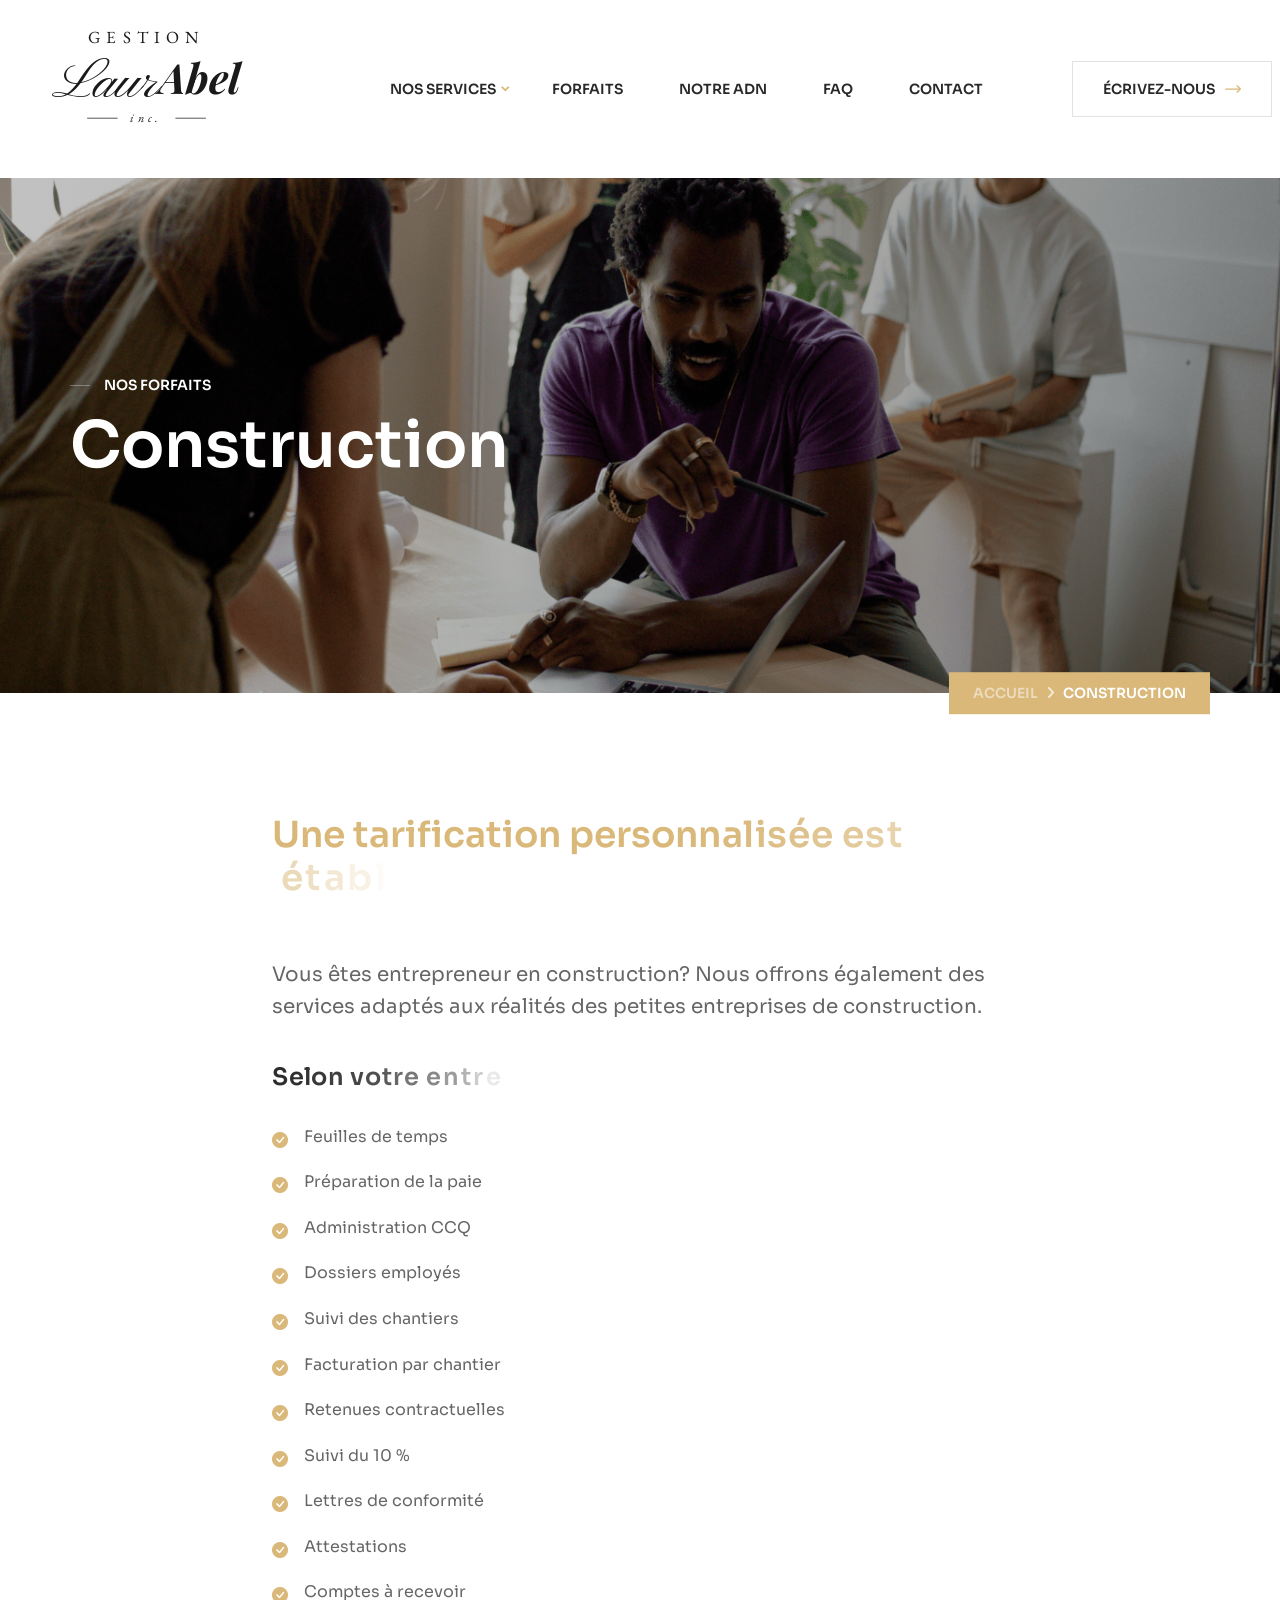
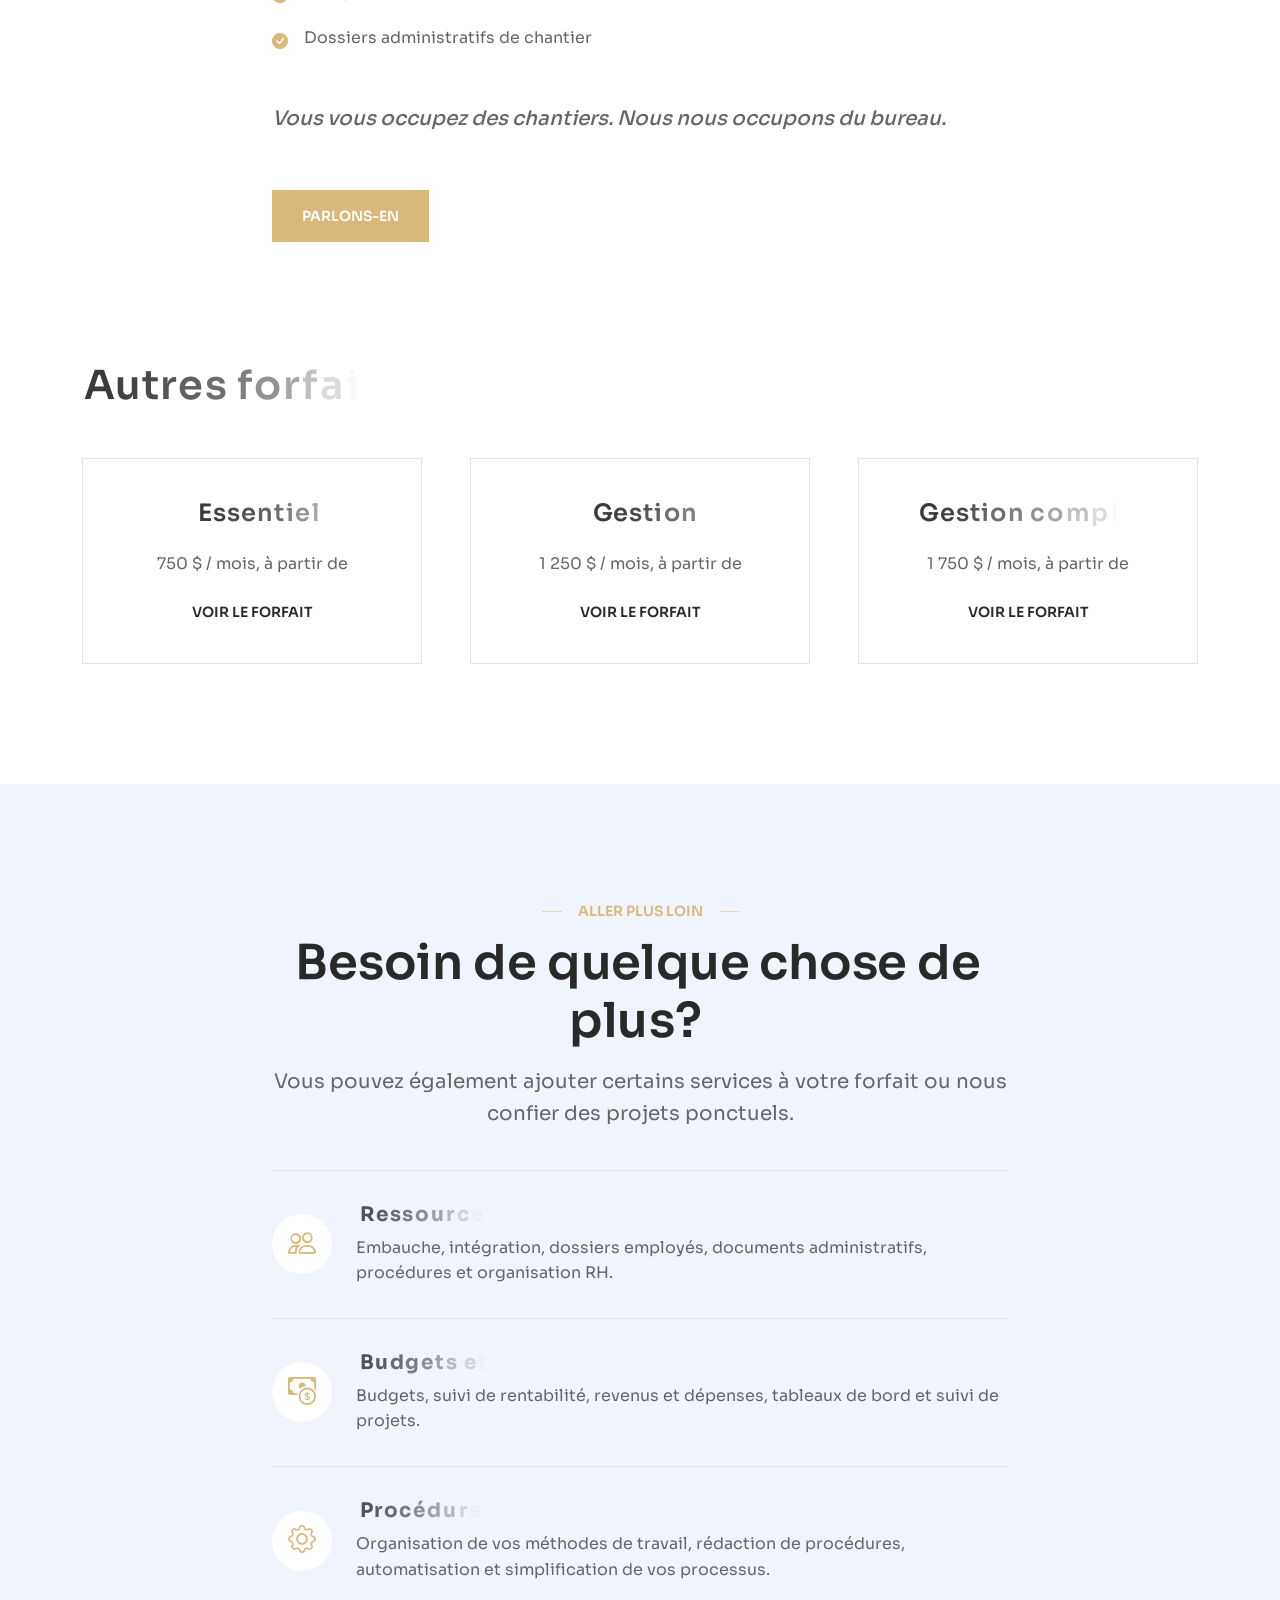
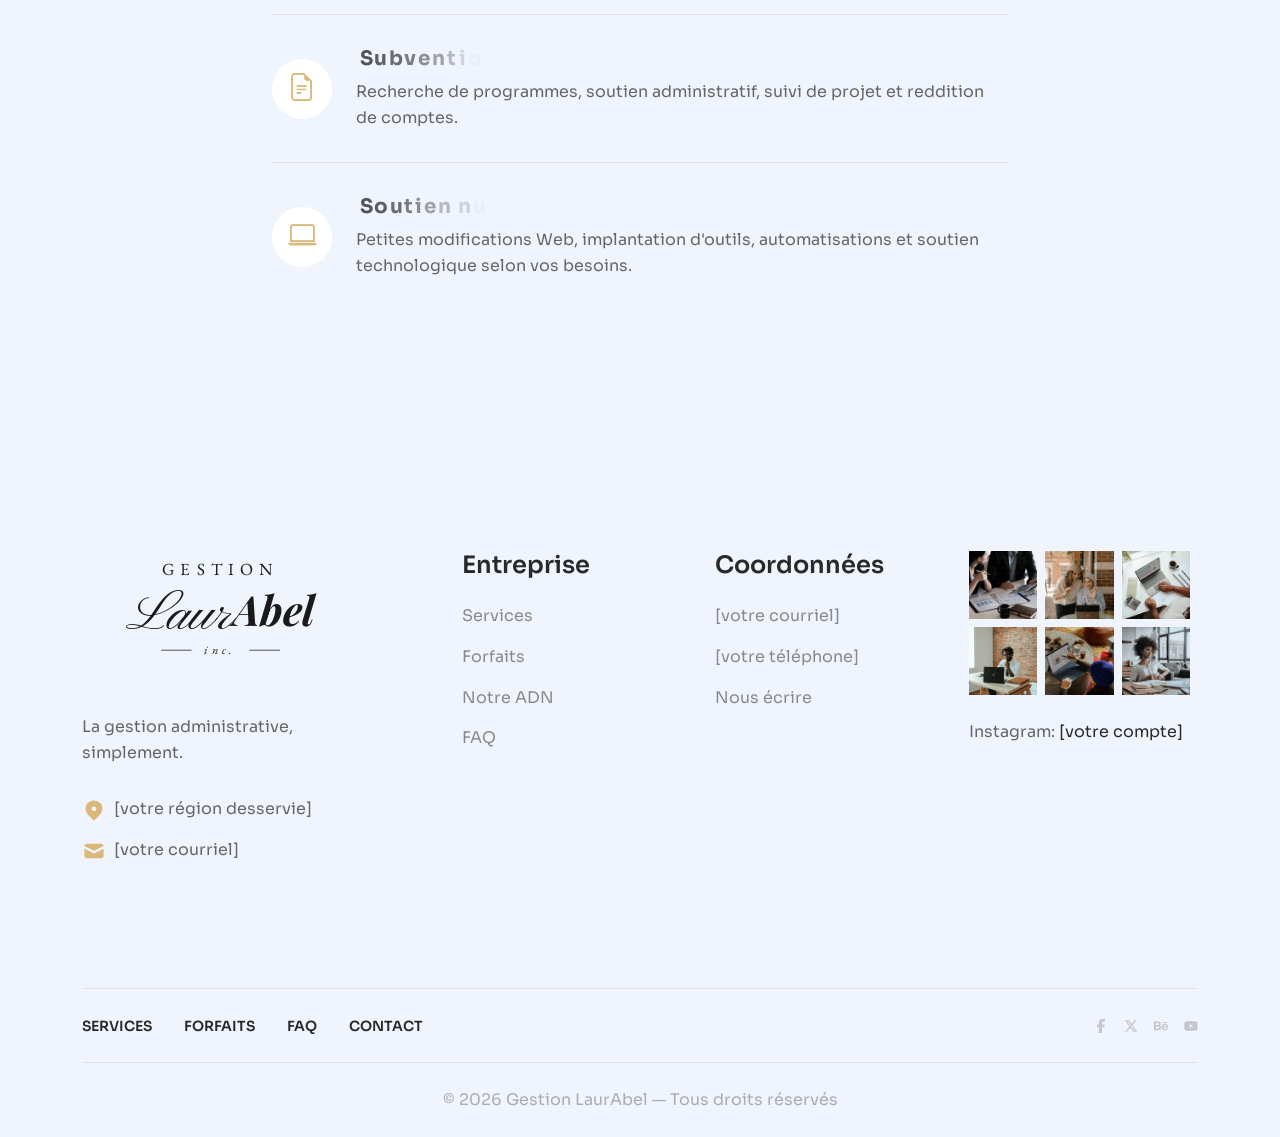
==== forfait-construction.html @ 0e3ba055 "Gestion Laurabel" ====
<!doctype html>
<html lang="en">

<head>
    <!--prettier-ignore-->
    <meta charset="UTF-8" />
    <meta name="viewport" content="width=device-width, initial-scale=1.0" />
    <meta http-equiv="x-ua-compatible" content="ie=edge" />
    <title>Forfait Construction — Gestion LaurAbel</title>
    <!-- Favicon icon-->
    <link rel="shortcut icon" type="image/x-icon" href="assets/imgs/template/favicon.svg" />
    <!-- Libs CSS -->
    <link rel="stylesheet" href="assets/css/vendors/bootstrap.min.css" />
    <link rel="stylesheet" href="assets/css/vendors/swiper-bundle.min.css" />
    <link rel="stylesheet" href="assets/css/vendors/aos.css" />
    <link rel="stylesheet" href="assets/css/vendors/carouselTicker.css" />
    <link rel="stylesheet" href="assets/css/vendors/odometer.css" />
    <link rel="stylesheet" href="assets/css/vendors/magnific-popup.css" />
    <link rel="stylesheet" href="assets/fonts/bootstrap-icons/bootstrap-icons.min.css" />
    <link rel="stylesheet" href="assets/fonts/boxicons/boxicons.min.css" />
    <link rel="stylesheet" href="assets/fonts/remixicon/remixicon.css" />
    <link rel="stylesheet" href="assets/fonts/fontawesome/fontawesome.min.css" />
    <link rel="stylesheet" href="assets/fonts/fontawesome/solid.min.css" />
    <link rel="stylesheet" href="assets/fonts/fontawesome/regular.min.css" />
    <link rel="stylesheet" href="https://fonts.googleapis.com/css2?family=Sora:wght@100..800&display=swap" />
    <!-- Main CSS -->
    <link rel="stylesheet" href="assets/css/main.css" />

    <link rel="stylesheet" href="assets/css/style.css" />
</head>

<body class="marketing-agency">
    <!--prettier-ignore-->
    <!--Preloader-->
    <div id="preloader">
        <div id="loader" class="loader">
            <div class="loader-container">
                <div class="loader-icon">
                    <svg class="rotateme" xmlns="http://www.w3.org/2000/svg" width="40" height="40" viewBox="0 0 40 40" fill="none">
                        <g>
                            <path class="fill-primary" d="M24.5043 9.79724L22.7082 18.3981L35.2929 17.1948L37.1117 7.00605L24.5043 9.79724Z" />
                            <path class="fill-primary" d="M31.9171 17.6837L23.2697 20.6189L30.6333 30.3865L40.723 26.6545L31.9171 17.6837Z" />
                            <path class="fill-primary" d="M28.4204 27.86L21.4605 22.2312L16.332 33.3249L24.7296 39.7347L28.4204 27.86Z" />
                            <path class="fill-primary" d="M17.5913 29.998L19.1912 21.3633L6.63465 22.8288L5.04812 33.0511L17.5913 29.998Z" />
                            <path class="fill-primary" d="M10.2917 22.1777L18.8717 19.0632L11.2859 9.45346L1.28177 13.3945L10.2917 22.1777Z" />
                            <path class="fill-primary" d="M13.7243 12.2243L20.8121 17.7054L25.6875 6.50938L17.1442 0.277556L13.7243 12.2243Z" />
                        </g>
                    </svg>
                </div>
            </div>
        </div>
    </div>
    <!--Preloader-end -->

    <!-- Navbar 14 -->
    <header>
        <nav class="navbar navbar-expand-lg  w-100 z-3">
            <div class="container custom-container w-100 mt-2 mb-2 px-lg-0">
                <a class="navbar-brand" href="index.html">
                    <img src="assets/imgs/logo/logo.svg" alt="Gestion LaurAbel" style="height: 140px; width: auto;" />
                </a>
                <div class="d-none d-lg-flex">
                    <ul class="navbar-nav mx-auto gap-4 align-items-lg-center">
                        <li class="nav-item dropdown menu-item-has-children">
                            <a class="nav-link text-uppercase" href="#" role="button" data-bs-toggle="dropdown" aria-expanded="false"> Nos services </a>
                            <ul class="dropdown-menu">
                                <li><a class="dropdown-item text-capitalize" href="services-gestion-administrative.html">Gestion administrative</a></li>
                                <li><a class="dropdown-item text-capitalize" href="services-comptabilite-administrative.html">Comptabilité administrative</a></li>
                                <li><a class="dropdown-item text-capitalize" href="services-paie-administration.html">Paie et administration des employés</a></li>
                                <li><a class="dropdown-item text-capitalize" href="services-construction.html">Gestion pour les entreprises de construction</a></li>
                            </ul>
                        </li>
                        <li class="nav-item">
                            <a class="nav-link text-uppercase" href="#forfaits"> Forfaits </a>
                        </li>
                        <li class="nav-item">
                            <a class="nav-link text-uppercase" href="#valeurs"> Notre ADN </a>
                        </li>
                        <li class="nav-item">
                            <a class="nav-link text-uppercase" href="#faq">FAQ</a>
                        </li>
                        <li class="nav-item">
                            <a class="nav-link text-uppercase" href="#contact">Contact</a>
                        </li>
                    </ul>
                </div>
                <div class="d-flex align-items-center gap-4">
                    <a href="#contact" class="btn btn-outline-secondary d-none d-md-flex">
                        <span>écrivez-nous</span>
                        <svg class="fill-primary" xmlns="http://www.w3.org/2000/svg" width="16" height="16" viewBox="0 0 16 16" fill="none">
                            <g clip-path="url(#clip0_816_117)">
                                <path d="M15.8167 7.55759C15.8165 7.5574 15.8163 7.55719 15.8161 7.557L12.5504 4.307C12.3057 4.06353 11.91 4.06444 11.6665 4.30912C11.423 4.55378 11.4239 4.9495 11.6686 5.193L13.8612 7.375H0.625C0.279813 7.375 0 7.65481 0 8C0 8.34519 0.279813 8.625 0.625 8.625H13.8612L11.6686 10.807C11.4239 11.0505 11.423 11.4462 11.6665 11.6909C11.91 11.9356 12.3058 11.9364 12.5504 11.693L15.8162 8.443C15.8163 8.44281 15.8165 8.44259 15.8167 8.4424C16.0615 8.19809 16.0607 7.80109 15.8167 7.55759Z" fill="white" />
                            </g>
                        </svg>
                    </a>
                    <div class="burger-icon burger-icon-white border rounded-3 top-0 end-0 position-relative">
                        <span class="burger-icon-top"></span>
                        <span class="burger-icon-mid"></span>
                        <span class="burger-icon-bottom"></span>
                    </div>
                </div>
            </div>
        </nav>

        <div class="mobile-menu-overlay"></div>
        <div class="mobile-header-active mobile-header-wrapper-style">
            <div class="mobile-header-wrapper-inner">
                <div class="mobile-header-logo">
                    <a class="d-flex align-items-center gap-2" href="index.html">
                        <img src="assets/imgs/logo/logo.svg" alt="Gestion LaurAbel" style="height: 110px; width: auto;" />
                    </a>
                    <div class="burger-icon burger-icon-white border rounded-circle">
                        <span class="burger-icon-top"></span>
                        <span class="burger-icon-mid"></span>
                        <span class="burger-icon-bottom"></span>
                    </div>
                </div>
                <div class="mobile-header-content-area">
                    <div class="perfect-scroll">
                        <div class="mobile-menu-wrap mobile-header-border">
                            <nav>
                                <ul class="mobile-menu ps-0">
                                    <li class="has-children">
                                        <a href="#">Nos services</a>
                                        <ul class="sub-menu">
                                            <li><a href="services-gestion-administrative.html">Gestion administrative</a></li>
                                            <li><a href="services-comptabilite-administrative.html">Comptabilité administrative</a></li>
                                            <li><a href="services-paie-administration.html">Paie et administration des employés</a></li>
                                            <li><a href="services-construction.html">Gestion pour les entreprises de construction</a></li>
                                        </ul>
                                    </li>
                                    <li><a href="#forfaits">Forfaits</a></li>
                                    <li><a href="#valeurs">Notre ADN</a></li>
                                    <li><a href="#faq">FAQ</a></li>
                                    <li><a href="#contact">Contact</a></li>
                                </ul>
                            </nav>
                        </div>
                    </div>
                </div>
                <div class="tgmobile__menu-bottom mt-auto">
                    <div class="contact-info">
                        <ul class="list-wrap">
                            <li><span class="opacity-50">Courriel:</span> <a href="mailto:">[votre courriel]</a></li>
                            <li><span class="opacity-50">Téléphone:</span> <a href="tel:">[votre téléphone]</a></li>
                        </ul>
                    </div>
                    <div class="social-links">
                        <div class="social-icons gap-4 mt-4">
                            <a href="#" class="border border-opacity-10 border-white icon-shape icon-md">
                                <i class="bi bi-facebook"></i>
                            </a>
                            <a href="#" class="border border-opacity-10 border-white icon-shape icon-md">
                                <i class="bi bi-twitter-x"></i>
                            </a>
                            <a href="#" class="border border-opacity-10 border-white icon-shape icon-md">
                                <i class="bi bi-linkedin"></i>
                            </a>
                            <a href="#" class="border border-opacity-10 border-white icon-shape icon-md">
                                <i class="bi bi-behance"></i>
                            </a>
                        </div>
                    </div>
                </div>
            </div>
        </div>

    </header>

        <!--marketing-agency-section-header-->
        <section class="marketing-agency-section-header position-relative">
            <div class="custom-container position-relative">
                <div class="custom-container position-relative" data-background="assets/imgs/pages/marketing-agency/banner/banner-8.png">
                    <div class="bg-overlay"></div>
                    <div class="container position-relative z-1 py-lg-200 py-8">
                        <div class="row align-items-center">
                            <div class="col-lg-8 col-md-12 px-md-0">
                                <span class="content-top btn-text text-white d-flex align-items-center">
                                    <div class="line"></div>
                                    <span>Nos forfaits</span>
                                </span>
                                <h3 class="text-white ds-3 mt-3 text-anime-style-2">Construction</h3>
                            </div>
                        </div>
                        <div class="d-flex bg-primary py-2 px-4 align-items-center gap-2 position-absolute top-100 end-0 translate-middle-y">
                            <a href="index.html">
                                <span class="text-uppercase text-white fs-7 fw-semibold opacity-50">accueil</span>
                            </a>
                            <i class="fa-solid fa-angle-right text-white fs-7 d-block fw-semibold opacity-75"></i>
                            <span class="text-uppercase text-white fs-7 fw-semibold">Construction</span>
                        </div>
                    </div>
                </div>
            </div>
        </section>

        <!--marketing-agency forfait detail-->
        <section class="marketing-agency-services-details-section-2 position-relative overflow-hidden py-120">
            <div class="container">
                <div class="row">
                    <div class="col-lg-8 mx-auto">
                        <h4 class="mb-3 text-anime-style-2 text-primary">Une tarification personnalisée est établie selon votre nombre d'employés, votre volume et vos besoins.</h4>
                        <p class="fs-5 wow img-custom-anim-top">Vous êtes entrepreneur en construction? Nous offrons également des services adaptés aux réalités des petites entreprises de construction.</p>
                        <h6 class="mt-6 mb-4 text-anime-style-2">Selon votre entreprise :</h6>
                        <ul class="list-unstyled">
                    <li class="d-flex align-items-start gap-3 py-2">
                        <i class="bi bi-check-circle-fill text-primary mt-1"></i>
                        <span>Feuilles de temps</span>
                    </li>
                    <li class="d-flex align-items-start gap-3 py-2">
                        <i class="bi bi-check-circle-fill text-primary mt-1"></i>
                        <span>Préparation de la paie</span>
                    </li>
                    <li class="d-flex align-items-start gap-3 py-2">
                        <i class="bi bi-check-circle-fill text-primary mt-1"></i>
                        <span>Administration CCQ</span>
                    </li>
                    <li class="d-flex align-items-start gap-3 py-2">
                        <i class="bi bi-check-circle-fill text-primary mt-1"></i>
                        <span>Dossiers employés</span>
                    </li>
                    <li class="d-flex align-items-start gap-3 py-2">
                        <i class="bi bi-check-circle-fill text-primary mt-1"></i>
                        <span>Suivi des chantiers</span>
                    </li>
                    <li class="d-flex align-items-start gap-3 py-2">
                        <i class="bi bi-check-circle-fill text-primary mt-1"></i>
                        <span>Facturation par chantier</span>
                    </li>
                    <li class="d-flex align-items-start gap-3 py-2">
                        <i class="bi bi-check-circle-fill text-primary mt-1"></i>
                        <span>Retenues contractuelles</span>
                    </li>
                    <li class="d-flex align-items-start gap-3 py-2">
                        <i class="bi bi-check-circle-fill text-primary mt-1"></i>
                        <span>Suivi du 10 %</span>
                    </li>
                    <li class="d-flex align-items-start gap-3 py-2">
                        <i class="bi bi-check-circle-fill text-primary mt-1"></i>
                        <span>Lettres de conformité</span>
                    </li>
                    <li class="d-flex align-items-start gap-3 py-2">
                        <i class="bi bi-check-circle-fill text-primary mt-1"></i>
                        <span>Attestations</span>
                    </li>
                    <li class="d-flex align-items-start gap-3 py-2">
                        <i class="bi bi-check-circle-fill text-primary mt-1"></i>
                        <span>Comptes à recevoir</span>
                    </li>
                    <li class="d-flex align-items-start gap-3 py-2">
                        <i class="bi bi-check-circle-fill text-primary mt-1"></i>
                        <span>Dossiers administratifs de chantier</span>
                    </li>
                        </ul>
                        <p class="fs-5 fw-medium fst-italic mt-6">Vous vous occupez des chantiers. Nous nous occupons du bureau.</p>
                        <a href="index.html#contact" class="btn btn-primary mt-6">
                            <span>parlons-en</span>
                        </a>
                    </div>
                </div>
            </div>
        </section>

        <!--autres forfaits-->
        <section class="marketing-agency-services-details-section-3 position-relative pb-120 overflow-hidden">
            <div class="container">
                <h3 class="mb-7 text-anime-style-2">Autres forfaits</h3>
                <div class="row g-lg-5 g-4">
                    <div class="col-lg-4 col-md-6" data-aos="fade-up" data-aos-delay="200">
                        <div class="px-lg-6 px-md-4 px-4 py-6 border bg-white text-center h-100 d-flex flex-column align-items-center hover-up">
                            <h6 class="mb-0 text-anime-style-2">Essentiel</h6>
                            <p class="mt-4 mb-0">750 $ / mois, à partir de</p>
                            <a href="forfait-essentiel.html" class="text-uppercase fs-7 fw-semibold mt-4 hover-up">voir le forfait</a>
                        </div>
                    </div>
                    <div class="col-lg-4 col-md-6" data-aos="fade-up" data-aos-delay="400">
                        <div class="px-lg-6 px-md-4 px-4 py-6 border bg-white text-center h-100 d-flex flex-column align-items-center hover-up">
                            <h6 class="mb-0 text-anime-style-2">Gestion</h6>
                            <p class="mt-4 mb-0">1 250 $ / mois, à partir de</p>
                            <a href="forfait-gestion.html" class="text-uppercase fs-7 fw-semibold mt-4 hover-up">voir le forfait</a>
                        </div>
                    </div>
                    <div class="col-lg-4 col-md-6" data-aos="fade-up" data-aos-delay="600">
                        <div class="px-lg-6 px-md-4 px-4 py-6 border bg-white text-center h-100 d-flex flex-column align-items-center hover-up">
                            <h6 class="mb-0 text-anime-style-2">Gestion complète</h6>
                            <p class="mt-4 mb-0">1 750 $ / mois, à partir de</p>
                            <a href="forfait-gestion-complete.html" class="text-uppercase fs-7 fw-semibold mt-4 hover-up">voir le forfait</a>
                        </div>
                    </div>
                </div>
            </div>
        </section>

        <section class="marketing-agency-about-section-3 position-relative overflow-hidden py-120 bg-secondary-2">
            <div class="container">
                <div class="row align-items-center">
                    <div class="col-lg-8 mx-auto">
                        <div class="text-center mb-6">
                            <span class="content-top btn-text text-primary d-flex align-items-center justify-content-center">
                                <div class="line"></div>
                                <span class="mx-3">aller plus loin</span>
                                <div class="line"></div>
                            </span>
                            <h2 class="text-dark my-3 text-anime-style-3">Besoin de quelque chose de plus?</h2>
                            <p class="fs-5">Vous pouvez également ajouter certains services à votre forfait ou nous confier des projets ponctuels.</p>
                        </div>
                        <div data-aos="fade-left" data-aos-delay="0" class="border-top d-flex align-items-center py-5">
                            <div>
                                <div class="icon-shape icon-60 rounded-circle bg-white">
                                    <i class="bi bi-people text-primary fs-3"></i>
                                </div>
                            </div>
                            <div class="ms-4">
                                <h6 class="fs-20 fw-bold text-anime-style-2">Ressources humaines</h6>
                                <p class="mb-0">Embauche, intégration, dossiers employés, documents administratifs, procédures et organisation RH.</p>
                            </div>
                        </div>
                        <div data-aos="fade-left" data-aos-delay="200" class="border-top d-flex align-items-center py-5">
                            <div>
                                <div class="icon-shape icon-60 rounded-circle bg-white">
                                    <i class="bi bi-cash-coin text-primary fs-3"></i>
                                </div>
                            </div>
                            <div class="ms-4">
                                <h6 class="fs-20 fw-bold text-anime-style-2">Budgets et gestion</h6>
                                <p class="mb-0">Budgets, suivi de rentabilité, revenus et dépenses, tableaux de bord et suivi de projets.</p>
                            </div>
                        </div>
                        <div data-aos="fade-left" data-aos-delay="400" class="border-top d-flex align-items-center py-5">
                            <div>
                                <div class="icon-shape icon-60 rounded-circle bg-white">
                                    <i class="bi bi-gear text-primary fs-3"></i>
                                </div>
                            </div>
                            <div class="ms-4">
                                <h6 class="fs-20 fw-bold text-anime-style-2">Procédures et optimisation</h6>
                                <p class="mb-0">Organisation de vos méthodes de travail, rédaction de procédures, automatisation et simplification de vos processus.</p>
                            </div>
                        </div>
                        <div data-aos="fade-left" data-aos-delay="600" class="border-top d-flex align-items-center py-5">
                            <div>
                                <div class="icon-shape icon-60 rounded-circle bg-white">
                                    <i class="bi bi-file-earmark-text text-primary fs-3"></i>
                                </div>
                            </div>
                            <div class="ms-4">
                                <h6 class="fs-20 fw-bold text-anime-style-2">Subventions et projets</h6>
                                <p class="mb-0">Recherche de programmes, soutien administratif, suivi de projet et reddition de comptes.</p>
                            </div>
                        </div>
                        <div data-aos="fade-left" data-aos-delay="800" class="border-top d-flex align-items-center py-5">
                            <div>
                                <div class="icon-shape icon-60 rounded-circle bg-white">
                                    <i class="bi bi-laptop text-primary fs-3"></i>
                                </div>
                            </div>
                            <div class="ms-4">
                                <h6 class="fs-20 fw-bold text-anime-style-2">Soutien numérique</h6>
                                <p class="mb-0">Petites modifications Web, implantation d'outils, automatisations et soutien technologique selon vos besoins.</p>
                            </div>
                        </div>
                    </div>
                </div>
            </div>
        </section>

    <footer>
        <div class="section-footer-14 position-relative">
            <div class="container-fluid">
                <div class="container position-relative z-2">
                    <div class="border-4 pt-120">
                        <div class="row pb-110">
                            <div class="col-lg-4 col-12">
                                <a href="index.html" class="d-flex align-items-center gap-2 d-inline-flex">
                                    <img src="assets/imgs/logo/logo.svg" alt="Gestion LaurAbel" style="height: 140px; width: auto;" />
                                </a>
                                <p class=" py-3">
                                    La gestion administrative, <br />
                                    simplement.
                                </p>
                                <a href="#" class="d-flex gap-2">
                                    <div>
                                        <svg class="fill-primary" xmlns="http://www.w3.org/2000/svg" width="24" height="24" viewBox="0 0 24 24" fill="none">
                                            <path fill-rule="evenodd" clip-rule="evenodd" d="M6.0604 4.86069C9.3408 1.58029 14.6594 1.58029 17.9398 4.86069C21.2202 8.1411 21.2202 13.4597 17.9398 16.7401L12.0001 22.6798L6.0604 16.7401C2.78 13.4597 2.78 8.1411 6.0604 4.86069ZM12.0001 13.2004C13.3256 13.2004 14.4001 12.1259 14.4001 10.8004C14.4001 9.47491 13.3256 8.40039 12.0001 8.40039C10.6746 8.40039 9.6001 9.47491 9.6001 10.8004C9.6001 12.1259 10.6746 13.2004 12.0001 13.2004Z" fill="white" />
                                        </svg>
                                    </div>
                                    <p>[votre région desservie]</p>
                                </a>
                                <a href="#" class="d-flex gap-2">
                                    <div>
                                        <svg class="fill-primary" xmlns="http://www.w3.org/2000/svg" width="24" height="24" viewBox="0 0 24 24" fill="none">
                                            <path d="M2.4039 7.06105L11.9998 11.859L21.5959 7.06099C21.5235 5.80056 20.4785 4.80078 19.1999 4.80078H4.7999C3.52132 4.80078 2.47626 5.8006 2.4039 7.06105Z" fill="white" />
                                            <path d="M21.5999 9.74227L11.9998 14.5423L2.3999 9.74233V16.8008C2.3999 18.1263 3.47442 19.2008 4.7999 19.2008H19.1999C20.5254 19.2008 21.5999 18.1263 21.5999 16.8008V9.74227Z" fill="white" />
                                        </svg>
                                    </div>
                                    <p>[votre courriel]</p>
                                </a>
                            </div>
                            <div class="col-lg-8 mt-lg-0 mt-8">
                                <div class="row">
                                    <div class="col-lg-4 col-md-4 col-6">
                                        <h6 class="pb-3">Entreprise</h6>
                                        <div class="d-flex flex-column align-items-start">
                                            <a href="#services">
                                                <p class="hover-effect-1 opacity-75">Services</p>
                                            </a>
                                            <a href="#forfaits">
                                                <p class="hover-effect-1 opacity-75">Forfaits</p>
                                            </a>
                                            <a href="#valeurs">
                                                <p class="hover-effect-1 opacity-75">Notre ADN</p>
                                            </a>
                                            <a href="#faq">
                                                <p class="hover-effect-1 opacity-75">FAQ</p>
                                            </a>
                                        </div>
                                    </div>
                                    <div class="col-lg-4 col-md-4 col-6">
                                        <h6 class="pb-3">Coordonnées</h6>
                                        <div class="d-flex flex-column align-items-start">
                                            <a href="#"><p class="hover-effect-1 opacity-75">[votre courriel]</p></a>
                                            <a href="#"><p class="hover-effect-1 opacity-75">[votre téléphone]</p></a>
                                            <a href="#contact"><p class="hover-effect-1 opacity-75">Nous écrire</p></a>
                                        </div>
                                    </div>
                                    <div class="col-lg-4 col-md-4 col-6 mt-md-0 mt-5">
                                        <div class="d-flex">
                                            <a href="http://#/username" class="me-2 hover-up">
                                                <img src="assets/imgs/pages/marketing-agency/page-home/footer/img-1.png" alt="Gestion LaurAbel" />
                                            </a>
                                            <a href="http://#/username" class="me-2 hover-up">
                                                <img src="assets/imgs/pages/marketing-agency/page-home/footer/img-2.png" alt="Gestion LaurAbel" />
                                            </a>
                                            <a href="http://#/username" class="me-2 hover-up">
                                                <img src="assets/imgs/pages/marketing-agency/page-home/footer/img-3.png" alt="Gestion LaurAbel" />
                                            </a>
                                        </div>
                                        <div class="d-flex mt-2">
                                            <a href="http://#/username" class="me-2 hover-up">
                                                <img src="assets/imgs/pages/marketing-agency/page-home/footer/img-4.png" alt="Gestion LaurAbel" />
                                            </a>
                                            <a href="http://#/username" class="me-2 hover-up">
                                                <img src="assets/imgs/pages/marketing-agency/page-home/footer/img-5.png" alt="Gestion LaurAbel" />
                                            </a>
                                            <a href="http://#/username" class="me-2 hover-up">
                                                <img src="assets/imgs/pages/marketing-agency/page-home/footer/img-6.png" alt="Gestion LaurAbel" />
                                            </a>
                                        </div>
                                        <p class="fs=7 mt-4">Instagram: <span class="text-dark">[votre compte]</span></p>
                                    </div>
                                </div>
                            </div>
                        </div>
                        <div class="position-relative">
                            <div class="d-flex flex-column flex-md-row gap-3 align-items-center py-4 border-top border-bottom">
                                <div class="d-flex align-items-center justify-content-center flex-wrap gap-md-5 gap-3">
                                    <a href="#services"> <span class="btn-text ">Services</span> </a>
                                    <a href="#forfaits"> <span class="btn-text ">Forfaits</span> </a>
                                    <a href="#faq"> <span class="btn-text ">FAQ</span> </a>
                                    <a href="#contact">
                                        <span class="btn-text ">Contact</span>
                                    </a>
                                </div>
                                <ul class="list-unstyled d-flex mb-0 justify-content-center ms-md-auto">
                                    <li>
                                        <a href="#">
                                            <span class="icon">
                                                <svg xmlns="http://www.w3.org/2000/svg" viewBox="0 0 320 512">
                                                    <path d="M80 299.3V512H196V299.3h86.5l18-97.8H196V166.9c0-51.7 20.3-71.5 72.7-71.5c16.3 0 29.4 .4 37 1.2V7.9C291.4 4 256.4 0 236.2 0C129.3 0 80 50.5 80 159.4v42.1H14v97.8H80z"></path>
                                                </svg>
                                            </span>
                                        </a>
                                    </li>
                                    <li class="ms-3">
                                        <a href="#">
                                            <span class="icon">
                                                <svg xmlns="http://www.w3.org/2000/svg" viewBox="0 0 512 512">
                                                    <path d="M389.2 48h70.6L305.6 224.2 487 464H345L233.7 318.6 106.5 464H35.8L200.7 275.5 26.8 48H172.4L272.9 180.9 389.2 48zM364.4 421.8h39.1L151.1 88h-42L364.4 421.8z"></path>
                                                </svg>
                                            </span>
                                        </a>
                                    </li>
                                    <li class="ms-3">
                                        <a href="#">
                                            <span class="icon">
                                                <svg xmlns="http://www.w3.org/2000/svg" viewBox="0 0 576 512">
                                                    <path d="M232 237.2c31.8-15.2 48.4-38.2 48.4-74 0-70.6-52.6-87.8-113.3-87.8H0v354.4h171.8c64.4 0 124.9-30.9 124.9-102.9 0-44.5-21.1-77.4-64.7-89.7zM77.9 135.9H151c28.1 0 53.4 7.9 53.4 40.5 0 30.1-19.7 42.2-47.5 42.2h-79v-82.7zm83.3 233.7H77.9V272h84.9c34.3 0 56 14.3 56 50.6 0 35.8-25.9 47-57.6 47zm358.5-240.7H376V94h143.7v34.9zM576 305.2c0-75.9-44.4-139.2-124.9-139.2-78.2 0-131.3 58.8-131.3 135.8 0 79.9 50.3 134.7 131.3 134.7 61.3 0 101-27.6 120.1-86.3H509c-6.7 21.9-34.3 33.5-55.7 33.5-41.3 0-63-24.2-63-65.3h185.1c.3-4.2 .6-8.7 .6-13.2zM390.4 274c2.3-33.7 24.7-54.8 58.5-54.8 35.4 0 53.2 20.8 56.2 54.8H390.4z"></path>
                                                </svg>
                                            </span>
                                        </a>
                                    </li>
                                    <li class="ms-3">
                                        <a href="#">
                                            <span class="icon">
                                                <svg xmlns="http://www.w3.org/2000/svg" viewBox="0 0 576 512">
                                                    <path d="M549.7 124.1c-6.3-23.7-24.8-42.3-48.3-48.6C458.8 64 288 64 288 64S117.2 64 74.6 75.5c-23.5 6.3-42 24.9-48.3 48.6-11.4 42.9-11.4 132.3-11.4 132.3s0 89.4 11.4 132.3c6.3 23.7 24.8 41.5 48.3 47.8C117.2 448 288 448 288 448s170.8 0 213.4-11.5c23.5-6.3 42-24.2 48.3-47.8 11.4-42.9 11.4-132.3 11.4-132.3s0-89.4-11.4-132.3zm-317.5 213.5V175.2l142.7 81.2-142.7 81.2z"></path>
                                                </svg>
                                            </span>
                                        </a>
                                    </li>
                                </ul>
                            </div>
                        </div>
                    </div>
                    <div class="text-center py-4 d-flex align-items-center justify-content-center flex-wrap">
                        <p class=" opacity-50 mb-0">© 2026 Gestion LaurAbel — Tous droits réservés</p>
                    </div>
                </div>
            </div>
        </div>
    </footer>

    <!-- Scroll top -->
    <div class="btn-scroll-top">
        <svg class="progress-square svg-content" width="100%" height="100%" viewBox="0 0 40 40">
            <path d="M8 1H32C35.866 1 39 4.13401 39 8V32C39 35.866 35.866 39 32 39H8C4.13401 39 1 35.866 1 32V8C1 4.13401 4.13401 1 8 1Z" />
        </svg>
    </div>

    <!-- Libs JS -->
    <script src="assets/js/vendors/jquery-3.7.1.min.js"></script>
    <script src="assets/js/vendors/bootstrap.bundle.min.js"></script>
    <script src="assets/js/vendors/swiper-bundle.min.js"></script>
    <script src="assets/js/vendors/aos.js"></script>
    <script src="assets/js/vendors/wow.min.js"></script>
    <script src="assets/js/vendors/headhesive.min.js"></script>
    <script src="assets/js/vendors/smart-stick-nav.js"></script>
    <script src="assets/js/vendors/jquery.carouselTicker.min.js"></script>
    <script src="assets/js/vendors/jquery.odometer.min.js"></script>
    <script src="assets/js/vendors/jquery.appear.js"></script>
    <script src="assets/js/vendors/jquery.magnific-popup.min.js"></script>
    <script src="assets/js/vendors/gsap.min.js"></script>
    <script src="assets/js/vendors/ScrollToPlugin.min.js"></script>
    <script src="assets/js/vendors/ScrollTrigger.min.js"></script>
    <script src="assets/js/vendors/aat.min.js"></script>
    <script src="assets/js/vendors/Splitetext.js"></script>
    <script src="assets/js/vendors/imagesloaded.pkgd.min.js"></script>
    <script src="assets/js/vendors/isotope.pkgd.min.js"></script>
    <!-- Theme JS -->
    <script src="assets/js/gsap-custom.js"></script>
    <script src="assets/js/main.js"></script>

</body>

</html>
---- assets/css/vendors/carouselTicker.css ----
/**
 * CSS style for carouselTicker
 **/
.carouselTicker__list {
    margin: 10px 0;
    padding: 0;
    list-style-type: none;
    overflow: hidden;
}
.carouselTicker__item {
    margin: 0 150px;
    float: left;
    text-align: center;
}
/**
 * CSS style for vertical direction
 **/
.carouselTicker_vertical .carouselTicker__list {
    margin: 0;
}
.carouselTicker_vertical .carouselTicker__item {
    margin: 0 0 5px 0;
    line-height: 60px;
    text-align: center;
}
#carouselTicker .carouselTicker__item,
#carouselTicker-destructor-example .carouselTicker__item,
#carouselTicker-buttons-controls-example .carouselTicker__item {
    width: auto;
    height: auto;
    line-height: normal;
}
.carouselTicker__item img {
    vertical-align: top;
}
---- assets/fonts/fontawesome/solid.min.css ----
/*!
 * Font Awesome Free 6.6.0 by @fontawesome - https://fontawesome.com
 * License - https://fontawesome.com/license/free (Icons: CC BY 4.0, Fonts: SIL OFL 1.1, Code: MIT License)
 * Copyright 2024 Fonticons, Inc.
 */
:host,
:root {
    --fa-style-family-classic: 'Font Awesome 6 Free';
    --fa-font-solid: normal 900 1em/1 'Font Awesome 6 Free';
}
@font-face {
    font-family: 'Font Awesome 6 Free';
    font-style: normal;
    font-weight: 900;
    font-display: block;
    src:
        url(./fa-solid-900.woff2) format('woff2'),
        url(./fa-solid-900.ttf) format('truetype');
}
.fa-solid,
.fas {
    font-weight: 900;
}
---- assets/fonts/fontawesome/regular.min.css ----
/*!
 * Font Awesome Free 6.6.0 by @fontawesome - https://fontawesome.com
 * License - https://fontawesome.com/license/free (Icons: CC BY 4.0, Fonts: SIL OFL 1.1, Code: MIT License)
 * Copyright 2024 Fonticons, Inc.
 */
:host,
:root {
    --fa-style-family-classic: 'Font Awesome 6 Free';
    --fa-font-regular: normal 400 1em/1 'Font Awesome 6 Free';
}
@font-face {
    font-family: 'Font Awesome 6 Free';
    font-style: normal;
    font-weight: 400;
    font-display: block;
    src:
        url(./fa-regular-400.woff2) format('woff2'),
        url(./fa-regular-400.ttf) format('truetype');
}
.fa-regular,
.far {
    font-weight: 400;
}
---- assets/css/main.css ----
@charset "UTF-8";
/*===========
   Theme Name: AliThemes - Bootstrap Dev Starter
   Author : alithemes
   Support: https://alithemes.ticksy.com
   Version: 1.0
=======
Table of contents
    01. Theme Default CSS
    02. Header
    03. Mobile Menu
    04. Banner
    05. Slider
    06. About
    07. Services
    08. Choose
    09. Project
    10. Pricing
    11. Request
    12. Consulting
    13. Testimonial
    14. Features
    15. Marquee
    16. Fact
    17. Team
    18. Call-back
    19. Blog
    20. Contact
    21. Brand
    22. 404 Error
    23. Footer
==============*/
:root {
  --tc-body-font-family: 'Sora', sans-serif;
  --tc-heading-font-family: 'Sora', sans-serif;
  --tc-btn-font-family: 'Sora', sans-serif;
  --tc-body-font-size: 16px;
  --tc-fs-1: 40px;
  --tc-fs-2: 32px;
  --tc-fs-3: 28px;
  --tc-fs-4: 24px;
  --tc-fs-5: 20px;
  --tc-fs-6: 16px;
  --tc-fs-7: 14px;
  --tc-fs-8: 12px;
  --tc-ds-1: 80px;
  --tc-ds-2: 72px;
  --tc-ds-3: 64px;
  --tc-ds-4: 56px;
  --tc-ds-5: 48px;
  --tc-ds-6: 40px;
  --tc-ds-xs-1: 64px;
  --tc-ds-xs-2: 56px;
  --tc-ds-xs-3: 48px;
  --tc-ds-xs-4: 36px;
  --tc-ds-xs-5: 28px;
  --tc-ds-xs-6: 24px;
  --tc-body-line-height: 1.6;
  --tc-heading-line-height: 1.2;
  --tc-theme-primary: #d9b879;
  --tc-theme-secondary: #6c757d;
  --tc-body-text: #666666;
  --tc-body-text-secondary: #999999;
  --tc-system-white: #ffffff;
  --tc-system-stroke: #e2e2e2;
  --tc-system-black: #292929;
  --tc-fw-black: 900;
  --tc-fw-extra-bold: 800;
  --tc-fw-bold: 700;
  --tc-fw-semi-bold: 600;
  --tc-fw-medium: 500;
  --tc-fw-regular: 400;
  --tc-fw-light: 300;
}

/*! normalize.css v8.0.1 | MIT License | github.com/necolas/normalize.css */
/* Document
   ========================================================================== */
/**
 * 1. Correct the line height in all browsers.
 * 2. Prevent adjustments of font size after orientation changes in iOS.
 */
html {
  line-height: 1.15; /* 1 */
  -webkit-text-size-adjust: 100%; /* 2 */
}

/* Sections
     ========================================================================== */
/**
   * Remove the margin in all browsers.
   */
body {
  margin: 0;
}

/**
   * Render the `main` element consistently in IE.
   */
main {
  display: block;
}

/**
   * Correct the font size and margin on `h1` elements within `section` and
   * `article` contexts in Chrome, Firefox, and Safari.
   */
h1 {
  font-size: 2em;
  margin: 0.67em 0;
}

/* Grouping content
     ========================================================================== */
/**
   * 1. Add the correct box sizing in Firefox.
   * 2. Show the overflow in Edge and IE.
   */
hr {
  box-sizing: content-box; /* 1 */
  height: 0; /* 1 */
  overflow: visible; /* 2 */
}

/**
   * 1. Correct the inheritance and scaling of font size in all browsers.
   * 2. Correct the odd `em` font sizing in all browsers.
   */
pre {
  font-family: monospace, monospace; /* 1 */
  font-size: 1em; /* 2 */
}

/* Text-level semantics
     ========================================================================== */
/**
   * Remove the gray background on active links in IE 10.
   */
a {
  background-color: transparent;
}

/**
   * 1. Remove the bottom border in Chrome 57-
   * 2. Add the correct text decoration in Chrome, Edge, IE, Opera, and Safari.
   */
abbr[title] {
  border-bottom: none; /* 1 */
  text-decoration: underline; /* 2 */
  -webkit-text-decoration: underline dotted;
          text-decoration: underline dotted; /* 2 */
}

/**
   * Add the correct font weight in Chrome, Edge, and Safari.
   */
b,
strong {
  font-weight: bolder;
}

/**
   * 1. Correct the inheritance and scaling of font size in all browsers.
   * 2. Correct the odd `em` font sizing in all browsers.
   */
code,
kbd,
samp {
  font-family: monospace, monospace; /* 1 */
  font-size: 1em; /* 2 */
}

/**
   * Add the correct font size in all browsers.
   */
small {
  font-size: 0.875em;
}

/**
   * Prevent `sub` and `sup` elements from affecting the line height in
   * all browsers.
   */
sub,
sup {
  font-size: 0.75em;
  line-height: 0;
  position: relative;
  vertical-align: baseline;
}

sub {
  bottom: -0.25em;
}

sup {
  top: -0.5em;
}

/* Embedded content
     ========================================================================== */
/**
   * Remove the border on images inside links in IE 10.
   */
img {
  border-style: none;
}

/* Forms
     ========================================================================== */
/**
   * 1. Change the font styles in all browsers.
   * 2. Remove the margin in Firefox and Safari.
   */
button,
input,
optgroup,
select,
textarea {
  font-family: inherit; /* 1 */
  font-size: 100%; /* 1 */
  line-height: 1.15; /* 1 */
  margin: 0; /* 2 */
}

/**
   * Show the overflow in IE.
   * 1. Show the overflow in Edge.
   */
button,
input {
  /* 1 */
  overflow: visible;
}

/**
   * Remove the inheritance of text transform in Edge, Firefox, and IE.
   * 1. Remove the inheritance of text transform in Firefox.
   */
button,
select {
  /* 1 */
  text-transform: none;
}

/**
   * Correct the inability to style clickable types in iOS and Safari.
   */
button,
[type=button],
[type=reset],
[type=submit] {
  -webkit-appearance: button;
}

/**
   * Remove the inner border and padding in Firefox.
   */
button::-moz-focus-inner,
[type=button]::-moz-focus-inner,
[type=reset]::-moz-focus-inner,
[type=submit]::-moz-focus-inner {
  border-style: none;
  padding: 0;
}

/**
   * Restore the focus styles unset by the previous rule.
   */
button:-moz-focusring,
[type=button]:-moz-focusring,
[type=reset]:-moz-focusring,
[type=submit]:-moz-focusring {
  outline: 1px dotted ButtonText;
}

/**
   * Correct the padding in Firefox.
   */
fieldset {
  padding: 0.35em 0.75em 0.625em;
}

/**
   * 1. Correct the text wrapping in Edge and IE.
   * 2. Correct the color inheritance from `fieldset` elements in IE.
   * 3. Remove the padding so developers are not caught out when they zero out
   *    `fieldset` elements in all browsers.
   */
legend {
  box-sizing: border-box; /* 1 */
  color: inherit; /* 2 */
  display: table; /* 1 */
  max-width: 100%; /* 1 */
  padding: 0; /* 3 */
  white-space: normal; /* 1 */
}

/**
   * Add the correct vertical alignment in Chrome, Firefox, and Opera.
   */
progress {
  vertical-align: baseline;
}

/**
   * Remove the default vertical scrollbar in IE 10+.
   */
textarea {
  overflow: auto;
}

/**
   * 1. Add the correct box sizing in IE 10.
   * 2. Remove the padding in IE 10.
   */
[type=checkbox],
[type=radio] {
  box-sizing: border-box; /* 1 */
  padding: 0; /* 2 */
  border-radius: 0.25em;
}
[type=checkbox]:checked,
[type=radio]:checked {
  background-color: var(--tc-theme-primary) !important;
  border-color: var(--tc-theme-primary) !important;
}

/**
   * Correct the cursor style of increment and decrement buttons in Chrome.
   */
[type=number]::-webkit-inner-spin-button,
[type=number]::-webkit-outer-spin-button {
  height: auto;
}

/**
   * 1. Correct the odd appearance in Chrome and Safari.
   * 2. Correct the outline style in Safari.
   */
[type=search] {
  -webkit-appearance: textfield; /* 1 */
  outline-offset: -2px; /* 2 */
}

/**
   * Remove the inner padding in Chrome and Safari on macOS.
   */
[type=search]::-webkit-search-decoration {
  -webkit-appearance: none;
}

/**
   * 1. Correct the inability to style clickable types in iOS and Safari.
   * 2. Change font properties to `inherit` in Safari.
   */
::-webkit-file-upload-button {
  -webkit-appearance: button; /* 1 */
  font: inherit; /* 2 */
}

/* Interactive
     ========================================================================== */
/*
   * Add the correct display in Edge, IE 10+, and Firefox.
   */
details {
  display: block;
}

/*
   * Add the correct display in all browsers.
   */
summary {
  display: list-item;
}

/* Misc
     ========================================================================== */
/**
   * Add the correct display in IE 10+.
   */
template {
  display: none;
}

/**
   * Add the correct display in IE 10.
   */
[hidden] {
  display: none;
}

a {
  text-decoration: none;
}

img {
  max-width: 100%;
}

/*=============================
    Keyframe Animation
===============================*/
.zoom-img {
  transform: translateZ(0);
  overflow: hidden;
}
.zoom-img img {
  display: block;
  transition: transform 0.35s ease-in-out;
}
.zoom-img:hover img {
  transform: scale(1.05);
}
@keyframes hoverShine {
  100% {
    left: 125%;
  }
}
.shine-animate {
  display: block;
  overflow: hidden;
  position: relative;
  z-index: 1;
}
.shine-animate:before {
  position: absolute;
  top: 0;
  left: -100%;
  display: block;
  content: "";
  width: 50%;
  height: 100%;
  background: linear-gradient(to right, rgba(255, 255, 255, 0) 0%, rgba(255, 255, 255, 0.2) 100%);
  transform: skewX(-25deg);
  z-index: 1;
}

.shine-animate-item:hover .shine-animate:before {
  animation: hoverShine 1s;
}

.alltuchtopdown {
  animation: alltuchtopdown 1.5s ease-in-out 0s infinite alternate;
  animation-duration: 3s;
}

@keyframes alltuchtopdown {
  0% {
    transform: rotateX(0deg) translateY(0px);
  }
  50% {
    transform: rotateX(0deg) translateY(-20px);
  }
  100% {
    transform: rotateX(0deg) translateY(0px);
  }
}
.rightToLeft {
  animation-name: rightToLeft;
  animation-duration: 10s;
  animation-iteration-count: infinite;
  animation-timing-function: linear;
}

@keyframes rightToLeft {
  0% {
    transform: translateX(-30px);
  }
  50% {
    transform: translateX(-10px);
  }
  100% {
    transform: translateX(-30px);
  }
}
.ribbonRotate {
  animation-name: ribbonRotate;
  animation-duration: 10s;
  animation-iteration-count: infinite;
  animation-timing-function: linear;
}

@keyframes ribbonRotate {
  0%, 100% {
    transform: rotate(0);
  }
  25%, 75% {
    transform: rotate(15deg);
  }
  50% {
    transform: rotate(30deg);
  }
}
.rotateme {
  animation-name: rotateme;
  animation-duration: 10s;
  animation-iteration-count: infinite;
  animation-timing-function: linear;
}

@keyframes rotateme {
  from {
    transform: rotate(0deg);
  }
  to {
    transform: rotate(360deg);
  }
}
@keyframes fadeInUp2 {
  0% {
    opacity: 0;
    transform: translateY(20px);
  }
  100% {
    opacity: 1;
    transform: translateY(0);
  }
}
.fadeInUp2 {
  animation-name: fadeInUp2;
  animation-delay: 0.5s;
  animation-duration: 0.5s;
  animation-fill-mode: both;
}

@keyframes fadeInLeft2 {
  0% {
    opacity: 0;
    transform: translateX(-20px);
  }
  100% {
    opacity: 1;
    transform: translateX(0);
  }
}
.fadeInLeft2 {
  animation-name: fadeInLeft2;
  animation-delay: 0.5s;
  animation-duration: 0.5s;
  animation-fill-mode: both;
}

@keyframes marquee {
  0% {
    transform: translateX(0%);
  }
  100% {
    transform: translateX(-100%);
  }
}
@keyframes heartbeat {
  from {
    transform: scale(0.8);
  }
  to {
    transform: scale(1.05);
  }
}
@keyframes pulse-border {
  0% {
    transform: translateX(-50%) translateY(-50%) translateZ(0) scale(1);
    opacity: 1;
  }
  100% {
    transform: translateX(-50%) translateY(-50%) translateZ(0) scale(1.5);
    opacity: 0;
  }
}
.shake {
  animation-name: shake;
  animation-duration: 3s;
  animation-iteration-count: infinite;
  animation-timing-function: linear;
}
@keyframes shake {
  0% {
    transform: rotate(15deg);
  }
  50% {
    transform: rotate(-15deg);
  }
  100% {
    transform: rotate(15deg);
  }
}
.shake-2 {
  animation-name: shake-2;
  animation-duration: 2s;
  animation-iteration-count: infinite;
  animation-timing-function: linear;
}
@keyframes shake-2 {
  0% {
    transform: rotate(5deg);
  }
  50% {
    transform: rotate(-5deg);
  }
  100% {
    transform: rotate(5deg);
  }
}
.flickering {
  animation-name: flickering;
  animation-duration: 3s;
  animation-iteration-count: infinite;
  animation-timing-function: linear;
}
@keyframes flickering {
  0% {
    transform: scale(0.9);
  }
  50% {
    transform: scale(1.3);
  }
  100% {
    transform: scale(0.9);
  }
}
@keyframes animation__shape {
  0% {
    stroke-dashoffset: 12;
  }
  100% {
    stroke-dashoffset: 0;
  }
}
@keyframes animation__shape-two {
  0% {
    stroke-dashoffset: 18;
  }
  100% {
    stroke-dashoffset: 0;
  }
}
@keyframes animation__shape-three {
  0% {
    stroke-dashoffset: 24;
  }
  100% {
    stroke-dashoffset: 0;
  }
}
@keyframes animation__shape-four {
  0% {
    stroke-dashoffset: 14;
  }
  100% {
    stroke-dashoffset: 0;
  }
}
@keyframes animation__shape-five {
  0% {
    stroke-dashoffset: 16;
  }
  100% {
    stroke-dashoffset: 0;
  }
}
@keyframes animate-positive {
  0% {
    width: 0;
  }
}
.spin {
  animation: spin 15s linear infinite;
}

@keyframes spin {
  0% {
    transform: rotate(0);
  }
  100% {
    transform: rotate(360deg);
  }
}
/*img-animation**********************/
.img-custom-anim-right {
  animation: img-anim-right 1.3s forwards cubic-bezier(0.645, 0.045, 0.355, 1) 0.4s;
  opacity: 0;
}

@keyframes img-anim-right {
  0% {
    transform: translateX(5%);
    clip-path: inset(0 0 0 100%);
    opacity: 0;
  }
  100% {
    transform: translateX(0);
    clip-path: inset(0 0 0 0);
    opacity: 1;
  }
}
.img-custom-anim-left {
  animation: img-anim-left 1.3s forwards cubic-bezier(0.645, 0.045, 0.355, 1) 0.4s;
  opacity: 0;
}

@keyframes img-anim-left {
  0% {
    transform: translateX(-5%);
    clip-path: inset(0 100% 0 0);
    opacity: 0;
  }
  100% {
    transform: translateX(0);
    clip-path: inset(0 0 0 0);
    opacity: 1;
  }
}
.img-custom-anim-top {
  animation: img-anim-top 1.3s forwards cubic-bezier(0.645, 0.045, 0.355, 1);
  opacity: 0;
}

@keyframes img-anim-top {
  0% {
    transform: translateY(-5%);
    clip-path: inset(0 0 100% 0);
    opacity: 0;
  }
  100% {
    transform: translateY(0);
    clip-path: inset(0 0 0 0);
    opacity: 1;
  }
}
@media (max-width: 767px) {
  .img-custom-anim-right,
  .img-custom-anim-left,
  .img-custom-anim-top {
    animation: none;
    opacity: 1;
  }
}
.slideinleft,
.slideinright,
.slideindown,
.slideinup {
  opacity: 0;
  animation-fill-mode: forwards;
  animation-iteration-count: 1;
  animation-duration: 1.3s;
  animation-delay: 0.3s;
  animation-name: var(--animation-name);
}

.swiper-slide-active .slideinleft {
  --animation-name: slideinleft;
}
.swiper-slide-active .slideinright {
  --animation-name: slideinright;
}
.swiper-slide-active .slideinup {
  --animation-name: slideinup;
}
.swiper-slide-active .slideindown {
  --animation-name: slideindown;
}

@keyframes slideinleft {
  0% {
    opacity: 0;
    transform: translateX(-100px);
  }
  100% {
    opacity: 1;
    transform: translateX(0);
  }
}
@keyframes slideinright {
  0% {
    opacity: 0;
    transform: translateX(180px);
  }
  100% {
    opacity: 1;
    transform: translateX(0);
  }
}
@keyframes slideindown {
  0% {
    opacity: 0;
    transform: translateY(-100px);
  }
  100% {
    opacity: 1;
    transform: translateY(0);
  }
}
@keyframes slideinup {
  0% {
    opacity: 0;
    transform: translateY(100px);
  }
  100% {
    opacity: 1;
    transform: translateY(0);
  }
}
.odometer.odometer-auto-theme .odometer-digit,
.odometer.odometer-theme-default .odometer-digit {
  padding-right: 4px;
}

.icon-flip:hover img {
  transform: rotateY(180deg);
}

.mfp-with-zoom .mfp-container,
.mfp-with-zoom.mfp-bg {
  opacity: 0;
  -webkit-backface-visibility: hidden;
  transition: all 0.3s ease-out;
}

.mfp-with-zoom.mfp-ready .mfp-container {
  opacity: 1;
}

.mfp-with-zoom.mfp-ready.mfp-bg {
  opacity: 0.8;
  /* Độ mờ của background khi popup mở */
}

.mfp-with-zoom.mfp-removing .mfp-container,
.mfp-with-zoom.mfp-removing.mfp-bg {
  opacity: 0;
}

/*Scroll to top*/
.btn-scroll-top {
  position: fixed;
  right: 1.5rem;
  bottom: 1.5rem;
  width: 3rem;
  height: 3rem;
  cursor: pointer;
  display: block;
  border-radius: 10px;
  box-shadow: inset 0 0 0 0.1rem rgba(227, 229, 233, 0.25);
  z-index: 1010;
  opacity: 0;
  visibility: hidden;
  transform: translateY(0.75rem);
  transition: all 0.2s linear, margin-right 0s;
  background-color: var(--tc-system-white);
}
.btn-scroll-top:after {
  position: absolute;
  font-family: "bootstrap-icons" !important;
  content: "\f145";
  text-align: center;
  line-height: 3rem;
  font-size: 1.5rem;
  color: var(--tc-theme-primary);
  left: 0;
  top: 0;
  height: 3rem;
  width: 3rem;
  cursor: pointer;
  display: block;
  z-index: 1;
  transition: all 0.2s linear;
}
.btn-scroll-top.active-progress {
  visibility: visible;
  transform: translateY(0);
}
@media (min-width: 320px) {
  .btn-scroll-top.active-progress {
    opacity: 1;
  }
}
.btn-scroll-top svg path {
  fill: none;
}
.btn-scroll-top svg.progress-square path {
  stroke: var(--tc-theme-primary);
  stroke-width: 2;
  box-sizing: border-box;
  transition: all 0.2s linear;
}

.btn {
  --bs-btn-padding-x: 30px;
  --bs-btn-padding-y: 19px;
  --bs-btn-font-family: var(--tc-btn-font-family);
  --bs-btn-font-size: 14px;
  --bs-btn-font-weight: 600;
  --bs-btn-line-height: 100%;
  --bs-btn-color: var(--bs-body-color);
  --bs-btn-bg: transparent;
  --bs-btn-border-width: var(--bs-border-width);
  --bs-btn-border-color: transparent;
  --bs-btn-border-radius: 0px;
  --bs-btn-hover-border-color: transparent;
  --bs-btn-box-shadow: inset 0 1px 0 rgba(255, 255, 255, 0.15), 0 1px 1px rgba(0, 0, 0, 0.075);
  --bs-btn-disabled-opacity: 0.65;
  --bs-btn-focus-box-shadow: 0 0 0 0.25rem rgba(var(--bs-btn-focus-shadow-rgb), 0.5);
  display: inline-flex;
  align-items: center;
  justify-content: center;
  padding: var(--bs-btn-padding-y) var(--bs-btn-padding-x);
  font-family: var(--bs-btn-font-family);
  font-size: var(--bs-btn-font-size);
  font-weight: var(--bs-btn-font-weight);
  line-height: var(--bs-btn-line-height);
  color: var(--bs-btn-color);
  text-align: center;
  text-decoration: none;
  vertical-align: middle;
  cursor: pointer;
  -webkit-user-select: none;
  -moz-user-select: none;
  user-select: none;
  border: var(--bs-btn-border-width) solid var(--bs-btn-border-color);
  border-radius: var(--bs-btn-border-radius);
  background: var(--bs-btn-bg);
  gap: 10px;
  text-transform: uppercase;
  transition: color 0.15s ease-in-out, background-color 0.15s ease-in-out, border-color 0.15s ease-in-out, box-shadow 0.15s ease-in-out;
}
.btn svg path {
  transition: 0.15s ease-in-out;
}
.btn:hover svg path {
  transition: 0.15s ease-in-out;
  fill: var(--bs-btn-hover-color) !important;
}

.btn-primary {
  --bs-btn-color: var(--tc-system-white);
  --bs-btn-bg: var(--tc-theme-primary);
  --bs-btn-border-color: none;
  --bs-btn-hover-color: var(--tc-system-white);
  --bs-btn-hover-bg: var(--tc-theme-primary) !important;
  --bs-btn-hover-border-color: none;
  --bs-btn-focus-shadow-rgb: 49, 132, 253;
  --bs-btn-active-color: var(--tc-system-white);
  --bs-btn-active-bg: var(--tc-theme-primary);
  --bs-btn-active-border-color: var(--tc-theme-primary);
  --bs-btn-active-shadow: inset 0 3px 5px rgba(0, 0, 0, 0.125);
  --bs-btn-disabled-color: var(--tc-system-black);
  --bs-btn-disabled-bg: var(--tc-theme-primary);
  --bs-btn-disabled-border-color: var(--tc-theme-primary);
}

.btn-dark {
  --bs-btn-color: var(--tc-system-white);
  --bs-btn-bg: var(--tc-system-black);
  --bs-btn-border-color: none;
  --bs-btn-hover-color: var(--tc-system-white);
  --bs-btn-hover-bg: var(--tc-system-black);
  --bs-btn-hover-border-color: none;
  --bs-btn-focus-shadow-rgb: 49, 132, 253;
  --bs-btn-active-color: var(--tc-system-white);
  --bs-btn-active-bg: var(--tc-system-black);
  --bs-btn-active-border-color: var(--tc-system-black);
  --bs-btn-active-shadow: inset 0 3px 5px rgba(0, 0, 0, 0.125);
  --bs-btn-disabled-color: var(--tc-system-white);
  --bs-btn-disabled-bg: var(--tc-theme-primary);
  --bs-btn-disabled-border-color: var(--tc-theme-primary);
}

.btn-white {
  --bs-btn-color: var(--tc-system-black);
  --bs-btn-bg: var(--tc-system-white);
  --bs-btn-border-color: none;
  --bs-btn-hover-color: var(--tc-system-black);
  --bs-btn-hover-bg: var(--tc-system-white);
  --bs-btn-hover-border-color: none;
  --bs-btn-focus-shadow-rgb: 49, 132, 253;
  --bs-btn-active-color: var(--tc-system-black);
  --bs-btn-active-bg: var(--tc-system-white);
  --bs-btn-active-border-color: none;
  --bs-btn-active-shadow: inset 0 3px 5px rgba(0, 0, 0, 0.125);
  --bs-btn-disabled-color: var(--tc-system-white);
  --bs-btn-disabled-bg: var(--tc-theme-primary);
  --bs-btn-disabled-border-color: var(--tc-theme-primary);
}

.btn-outline-secondary {
  --bs-btn-color: var(--tc-system-black);
  --bs-btn-bg: var(--tc-system-white);
  --bs-btn-border-color: var(--tc-system-stroke);
  --bs-btn-hover-color: var(--tc-system-white);
  --bs-btn-hover-bg: var(--tc-theme-primary);
  --bs-btn-hover-border-color: var(--tc-theme-primary);
  --bs-btn-focus-shadow-rgb: 108, 117, 125;
  --bs-btn-active-color: var(--tc-system-white);
  --bs-btn-active-bg: var(--tc-theme-primary);
  --bs-btn-active-border-color: var(--tc-theme-primary);
  --bs-btn-active-shadow: inset 0 3px 5px rgba(0, 0, 0, 0.125);
}

.play-btn {
  font-size: 24px;
  line-height: 32px;
  position: relative;
  background-color: rgb(255, 255, 255);
}
.play-btn:before {
  content: "";
  position: absolute;
  width: 150%;
  height: 150%;
  animation-delay: 0s;
  animation: pulsate1 2s;
  animation-direction: forwards;
  animation-iteration-count: infinite;
  animation-timing-function: steps;
  opacity: 1;
  border-radius: 50%;
  border: 5px solid var(--tc-border-1);
  box-shadow: rgba(255, 255, 255, 0.78) 0px 2px 4px 0px;
}
@keyframes pulsate1 {
  0% {
    transform: scale(0.8);
    opacity: 1;
  }
  100% {
    transform: scale(1);
    opacity: 0;
    box-shadow: none;
  }
}
.avatar {
  position: relative;
  display: inline-block;
  width: 3rem;
  height: 3rem;
}

.avatar-xs {
  width: 1.5rem;
  height: 1.5rem;
}

.avatar-sm {
  width: 2rem;
  height: 2rem;
}

.avatar-md {
  width: 2.5rem;
  height: 2.5rem;
}

.avatar-lg {
  width: 3.5rem;
  height: 3.5rem;
}

.avatar-xl {
  width: 5rem;
  height: 5rem;
}

.avatar-xxl {
  width: 7rem;
  height: 7rem;
}

.icon-xl {
  width: 3.5rem;
  height: 3.5rem;
  line-height: 3.5rem;
}

.icon-shape {
  display: inline-flex;
  align-items: center;
  justify-content: center;
  text-align: center;
  vertical-align: middle;
}

.icon-xxs {
  width: 1rem;
  height: 1rem;
  line-height: 1rem;
}

.icon-xs {
  width: 1.5rem;
  height: 1.5rem;
  line-height: 1.5rem;
}

.icon-sm {
  width: 2rem;
  height: 2rem;
  line-height: 2rem;
}

.icon-md {
  width: 2.5rem;
  height: 2.5rem;
  line-height: 2.5rem;
}

.icon-lg {
  width: 3rem;
  height: 3rem;
  line-height: 3rem;
}

.icon-xl {
  width: 3.5rem;
  height: 3.5rem;
  line-height: 3.5rem;
}

.icon-xxl {
  width: 4rem;
  height: 4rem;
  line-height: 4rem;
}

.icon-xxxl {
  width: 7rem;
  height: 7rem;
  line-height: 7rem;
}

.icon-40 {
  width: 40px !important;
  height: 40px !important;
  line-height: 40px !important;
}

.icon-50 {
  width: 50px !important;
  height: 50px !important;
  line-height: 50px !important;
}

.icon-60 {
  width: 60px !important;
  height: 60px !important;
  line-height: 60px !important;
}

.icon-100 {
  width: 100px !important;
  height: 100px !important;
  line-height: 100px !important;
}

.icon-110 {
  width: 110px !important;
  height: 110px !important;
  line-height: 110px !important;
}

.icon-120 {
  width: 120px !important;
  height: 120px !important;
  line-height: 120px !important;
}

.icon-160 {
  width: 160px !important;
  height: 160px !important;
  line-height: 160px !important;
}

.icon-177 {
  width: 177px !important;
  height: 177px !important;
  line-height: 177px !important;
}

.icon-150 {
  width: 150px !important;
  height: 150px !important;
  line-height: 150px !important;
}

.icon-140 {
  width: 140px !important;
  height: 140px !important;
  line-height: 140px !important;
}

.icon-200 {
  width: 200px !important;
  height: 200px !important;
  line-height: 200px !important;
}

.icon-70 {
  width: 70px !important;
  height: 70px !important;
  line-height: 70px !important;
}

.icon-75 {
  width: 75px !important;
  height: 75px !important;
  line-height: 75px !important;
}

.icon-80 {
  width: 80px !important;
  height: 80px !important;
  line-height: 80px !important;
}

.accordions-icon > a:before {
  font-family: bootstrap-icons;
  content: "\f2ea";
  padding-right: 16px;
  font-size: 20px;
}

.accordions-icon > a.collapsed:before {
  content: "\f4fe";
}

.chevron-arrow {
  display: inline-block;
  transition: 0.5s ease-in-out;
}

[aria-expanded=true] .chevron-arrow {
  transform: rotate(-180deg);
}

.dropdown-menu {
  line-height: 1.5rem;
  border: none;
  box-shadow: var(--tc-shadow-1);
  border-radius: 6px;
  z-index: 1021;
  padding: 1rem 0rem;
}

.dropdown-item {
  padding: 0.3rem 1.5rem;
  display: flex;
  align-items: center;
  font-weight: 600;
}

.dropdown-toggle::after {
  margin-left: 0.255em;
  vertical-align: 0.255em;
  font-family: "bootstrap-icons" !important;
  content: "\f282";
  border-top: 0rem;
  border-right: 0rem;
  border-bottom: 0;
  border-left: 0rem;
  float: right;
}

.navbar {
  padding: 0.5rem;
  background-color: var(--tc-system-white);
}
@media (max-width: 990px) {
  .navbar {
    padding: 0.75rem 0.5rem;
  }
}
.navbar .navbar-brand {
  padding-top: 0.2rem;
  padding-bottom: 0.2rem;
  display: flex;
  align-items: center;
  gap: 0.5rem;
}
.navbar .dropdown-menu {
  top: 100%;
  color: var(--tc-system-black);
  border: none;
  min-width: 12rem;
  box-shadow: 0 0.5rem 1rem rgba(0, 0, 0, 0.15), inset 0 -1px 0 rgba(255, 255, 255, 0.15);
  border-radius: 6px;
  margin-top: 0rem;
}
@media (max-width: 992px) {
  .navbar .dropdown-menu {
    box-shadow: none;
    min-width: 0 !important;
    background-color: transparent;
  }
}
.navbar .dropdown-menu .dropdown-item {
  font-size: 14px;
}
.navbar .dropdown-menu .dropdown-item:hover {
  background-color: transparent;
  color: var(--tc-theme-primary);
}
.navbar .dropdown-menu .dropdown-item:active {
  background-color: transparent;
  color: var(--tc-theme-primary);
}
.navbar .dropdown-menu.sub-menu .dropdown-item .arrow {
  opacity: 0;
  transition: all 0.2s ease-in-out;
}
.navbar .dropdown-menu.sub-menu .dropdown-item:hover .arrow {
  opacity: 1;
}
@media (min-width: 990px) {
  .navbar .navbar-nav .dropdown > .dropdown-menu {
    left: 0;
    transform: translate(0%, 30px);
  }
}
.navbar .navbar-nav .nav-item.menu-item-has-children {
  position: relative;
}
.navbar .navbar-nav .nav-item.menu-item-has-children .nav-link::after {
  font-family: "remixicon" !important;
  content: "\ea4e";
  position: absolute;
  bottom: 0.5rem;
  right: 0rem;
  color: var(--tc-theme-primary);
}
.navbar .navbar-nav .nav-item.menu-item-has-children.dot-style .nav-link::after {
  display: none;
}
.navbar .navbar-nav .nav-item.menu-item-has-children.dot-style .nav-link::before {
  font-family: "remixicon" !important;
  content: "";
  width: 5px;
  height: 5px;
  border-radius: 50%;
  display: block;
  position: absolute;
  top: 50%;
  transform: translateY(-50%);
  left: 0.4rem;
  background-color: var(--tc-theme-primary);
}
.navbar .navbar-nav .nav-item .nav-link {
  font-size: 14px;
  color: var(--tc-system-black);
  font-weight: 600;
  padding: 0.5rem 1rem;
  border-radius: 0.25rem;
  font-family: var(--tc-btn-font-family);
}
.navbar .navbar-nav .nav-item .nav-link:focus-visible {
  box-shadow: none;
}
.navbar .navbar-nav .nav-item .nav-link:hover {
  color: var(--tc-system-black);
}
.navbar .navbar-nav .nav-item .nav-link.active {
  color: var(--tc-system-black);
}

@media (min-width: 1200px) {
  .navbar .dropdown-menu.show {
    display: none;
  }
  .navbar .dropdown-menu {
    display: block;
    visibility: hidden;
    opacity: 0;
    transition: all 0.3s ease-in-out;
    transform: translate(-50%);
  }
  .navbar .dropdown:hover > .dropdown-menu {
    opacity: 1;
    visibility: visible;
  }
  .navbar .dropdown-submenu:hover > .dropdown-menu {
    transform: translateY(10px);
    opacity: 1;
    visibility: visible;
  }
}
.navbar-nav .nav-item .nav-link {
  color: var(--tc-system-white);
}
.navbar-nav .nav-item .nav-link:hover {
  color: var(--tc-system-white);
}

.navbar-stick {
  transform: translateY(0%);
}
.navbar-stick:not(.navbar-dark) {
  box-shadow: 0 0.5rem 1rem rgba(0, 0, 0, 0.15), inset 0 -1px 0 rgba(255, 255, 255, 0.15);
  background: var(--tc-system-white);
}

.offcanvas.show:not(.hiding),
.offcanvas.showing {
  transform: none;
}

.offcanvas {
  height: 100vh;
}

.mobile-header-wrapper-style {
  position: fixed;
  top: 0;
  max-width: 350px;
  width: 100%;
  min-height: 100vh;
  bottom: 0;
  right: 0;
  visibility: hidden;
  opacity: 0;
  transition: all 0.25s cubic-bezier(0.645, 0.045, 0.355, 1);
  background-color: var(--tc-system-white);
  box-shadow: 0 0 15px 0 rgba(0, 0, 0, 0.09);
  z-index: 10010;
}
.mobile-header-wrapper-style.sidebar-visible, .mobile-header-wrapper-style.sidebar-canvas-visible {
  visibility: visible;
  opacity: 1;
  transform: translate(0, 0);
}
.mobile-header-wrapper-style .mobile-header-wrapper-inner {
  padding: 0px 0px 30px;
  height: 100%;
  overflow-y: auto;
  overflow-x: hidden;
  display: flex;
  flex-direction: column;
}
.mobile-header-wrapper-style .mobile-header-wrapper-inner .burger-icon {
  top: 25px;
  right: 30px;
  position: absolute;
  height: 34px;
  width: 34px;
}
.mobile-header-wrapper-style .mobile-header-wrapper-inner .mobile-header-logo {
  padding: 15px 24px;
  border-bottom: 1px solid var(--tc-system-stroke);
  position: relative;
  display: flex;
  align-items: center;
  justify-content: space-between;
  margin-bottom: 25px;
}
.mobile-header-wrapper-style .mobile-header-wrapper-inner .mobile-header-logo .burger-icon {
  display: inline-block;
  position: relative;
  height: 40px;
  width: 40px;
  background-color: var(--tc-system-white);
  background-position: center;
  background-repeat: no-repeat;
  top: auto;
  right: auto;
}
.mobile-header-wrapper-style .mobile-header-wrapper-inner .mobile-header-content-area {
  padding: 0px 30px 0px 30px;
  margin-bottom: 40px;
}
.mobile-header-wrapper-style .mobile-header-wrapper-inner .mobile-header-content-area .mobile-menu-wrap nav .mobile-menu li {
  display: block;
  position: relative;
  padding: 0px 0;
  margin-bottom: 20px;
}
.mobile-header-wrapper-style .mobile-header-wrapper-inner .mobile-header-content-area .mobile-menu-wrap nav .mobile-menu li.hr {
  display: none;
}
.mobile-header-wrapper-style .mobile-header-wrapper-inner .mobile-header-content-area .mobile-menu-wrap nav .mobile-menu li:last-child {
  border-bottom: none;
}
.mobile-header-wrapper-style .mobile-header-wrapper-inner .mobile-header-content-area .mobile-menu-wrap nav .mobile-menu li.has-children .menu-expand {
  right: 0;
  position: absolute;
  cursor: pointer;
  z-index: 9;
  text-align: center;
  font-size: 12px;
  display: block;
  width: 30px;
  height: 30px;
  line-height: 46px;
  top: 0px;
  color: var(--tc-system-white);
}
.mobile-header-wrapper-style .mobile-header-wrapper-inner .mobile-header-content-area .mobile-menu-wrap nav .mobile-menu li.has-children .menu-expand i {
  height: 24px;
  width: 24px;
  display: inline-block;
  opacity: 1;
  background: url(../imgs/template/icons/arrow-right-big.svg) no-repeat center;
}
.mobile-header-wrapper-style .mobile-header-wrapper-inner .mobile-header-content-area .mobile-menu-wrap nav .mobile-menu li.has-children.active > .menu-expand {
  background: rgba(255, 255, 255, 0.2);
}
.mobile-header-wrapper-style .mobile-header-wrapper-inner .mobile-header-content-area .mobile-menu-wrap nav .mobile-menu li.has-children.active > .menu-expand i {
  background: url(../imgs/template/icons/arrow-down-big.svg) no-repeat center;
}
.mobile-header-wrapper-style .mobile-header-wrapper-inner .mobile-header-content-area .mobile-menu-wrap nav .mobile-menu li a {
  font-size: 16px;
  line-height: 26px;
  text-transform: capitalize;
  font-weight: 700;
  position: relative;
  display: inline-block;
  color: var(--tc-system-black);
  transition-duration: 0.2s;
}
.mobile-header-wrapper-style .mobile-header-wrapper-inner .mobile-header-content-area .mobile-menu-wrap nav .mobile-menu li a i {
  margin-right: 5px;
}
.mobile-header-wrapper-style .mobile-header-wrapper-inner .mobile-header-content-area .mobile-menu-wrap nav .mobile-menu li ul {
  padding: 10px 0 0 0px;
}
.mobile-header-wrapper-style .mobile-header-wrapper-inner .mobile-header-content-area .mobile-menu-wrap nav .mobile-menu li ul li {
  padding: 0px 0;
  margin-bottom: 12px;
  border-bottom: none;
}
.mobile-header-wrapper-style .mobile-header-wrapper-inner .mobile-header-content-area .mobile-menu-wrap nav .mobile-menu li ul li.has-children .menu-expand {
  top: 0px;
}
.mobile-header-wrapper-style .mobile-header-wrapper-inner .mobile-header-content-area .mobile-menu-wrap nav .mobile-menu li ul li:hover a {
  padding-left: 13px;
  transition-duration: 0.2s;
}
.mobile-header-wrapper-style .mobile-header-wrapper-inner .mobile-header-content-area .mobile-menu-wrap nav .mobile-menu li ul li:hover a::before {
  opacity: 1;
  transition-duration: 0.2s;
}
.mobile-header-wrapper-style .mobile-header-wrapper-inner .mobile-header-content-area .mobile-menu-wrap nav .mobile-menu li ul li a {
  font-size: 15px;
  line-height: 22px;
  display: block;
  font-weight: 500;
  color: var(--tc-theme-secondary);
  padding-left: 0px;
  position: relative;
  transition-duration: 0.2s;
  padding-left: 8px;
}
.mobile-header-wrapper-style .mobile-header-wrapper-inner .mobile-header-content-area .mobile-menu-wrap nav .mobile-menu li ul li ul {
  margin-top: 0;
}
.mobile-header-wrapper-style .mobile-header-wrapper-inner .mobile-header-content-area .mobile-menu-wrap nav .mobile-menu li ul li.has-children.active {
  padding-bottom: 0;
}
.mobile-header-wrapper-style .mobile-header-wrapper-inner .mobile-header-content-area .mobile-menu-wrap nav .mobile-menu li:hover > a {
  color: var(--tc-theme-primary);
  padding-left: 3px;
  transition-duration: 0.2s;
}
.mobile-header-wrapper-style .mobile-header-wrapper-inner .mobile-header-content-area .categories-dropdown-wrap ul li a {
  padding: 5px 15px;
}
.mobile-header-wrapper-style .mobile-header-wrapper-inner .mobile-header-content-area .mobile-header-border {
  border-bottom: 1px solid var(--tc-system-stroke);
}
.mobile-header-wrapper-style .mobile-header-wrapper-inner .tgmobile__menu-bottom {
  padding: 0px 30px 0px 30px;
}
.mobile-header-wrapper-style .mobile-header-wrapper-inner .tgmobile__menu-bottom .social-links .social-icons a {
  background: #e8e8e8;
  transition: all 0.3s ease-in-out;
}
.mobile-header-wrapper-style .mobile-header-wrapper-inner .tgmobile__menu-bottom .social-links .social-icons a i {
  transition: all 0.3s ease-in-out;
  color: #74787c;
}

.burger-icon {
  position: relative;
  width: 40px;
  height: 40px;
  cursor: pointer;
  transition: all 0.25s cubic-bezier(0.645, 0.045, 0.355, 1);
  top: 0px;
  border: 0 !important;
  right: 0px;
  z-index: 999999;
  display: none;
  background-color: var(--tc-system-white);
  border-radius: 5px !important;
}
.burger-icon > span {
  display: block;
  position: absolute;
  left: 10px;
  width: 18px;
  height: 2px;
}
.burger-icon > span.burger-icon-top {
  top: 13px;
}
.burger-icon > span.burger-icon-bottom {
  bottom: 12px;
}
.burger-icon > span.burger-icon-mid {
  top: 19px;
}
.burger-icon img {
  display: inline-block;
  vertical-align: middle;
}
.burger-icon.burger-close > span.burger-icon-top {
  display: none;
  opacity: 0;
}
.burger-icon.burger-close > span.burger-icon-mid {
  top: 20px;
  transform: rotate(45deg);
}
.burger-icon.burger-close > span.burger-icon-bottom {
  bottom: 18px;
  transform: rotate(-45deg);
}

.mobile-menu-overlay {
  position: fixed;
  top: 0;
  left: 0;
  width: 100%;
  height: 100%;
  background: rgba(0, 0, 0, 0.5);
  z-index: 999;
  opacity: 0;
  visibility: hidden;
  transition: all 0.3s ease-in-out;
  -moz-transition: all 0.3s ease-in-out;
  -webkit-transition: all 0.3s ease-in-out;
  -ms-transition: all 0.3s ease-in-out;
  -o-transition: all 0.3s ease-in-out;
}

.mobile-menu-active .mobile-menu-overlay {
  opacity: 1;
  visibility: visible;
}

.burger-icon > span::before,
.burger-icon > span::after {
  position: absolute;
  top: 0;
  left: 0;
  width: 100%;
  height: 100%;
  content: "";
  background-color: var(--tc-system-black);
}

@media (max-width: 992px) {
  .burger-icon {
    display: block;
    top: 0px;
    right: 5px;
  }
  .header-4 .burger-icon {
    display: block;
    top: 16px;
    right: 24px;
  }
}
@media (max-width: 768px) {
  .burger-icon {
    display: block;
    top: 0px;
    right: 5px;
  }
}
/*=============================
Preloader
===============================*/
#preloader {
  height: 100%;
  width: 100%;
  position: fixed;
  margin-top: 0px;
  top: 0px;
  z-index: 9999;
  background-color: #fff;
}
#preloader .loader .loader-container {
  position: absolute;
  top: 50%;
  left: 50%;
  transform: translate(-50%, -50%);
  width: 100px;
  height: 100px;
  border: 3px solid #fdf2f9;
  border-radius: 50%;
}
#preloader .loader .loader-container::before {
  position: absolute;
  content: "";
  display: block;
  top: 50%;
  left: 50%;
  transform: translate(-50%, -50%);
  width: 100px;
  height: 100px;
  border-top: 3px solid var(--tc-theme-primary);
  border-radius: 50%;
  animation: loaderspin 1.8s infinite ease-in-out;
  -webkit-animation: loaderspin 1.8s infinite ease-in-out;
}
#preloader .loader .loader-icon {
  position: absolute;
  top: 50%;
  left: 50%;
  transform: translate(-50%, -50%);
  width: 80px;
  text-align: center;
}
#preloader .loader .loader-icon img {
  animation: loaderpulse alternate 900ms infinite;
  width: 40px;
}
#preloader.black-bg .loader-container, #preloader.black2-bg .loader-container {
  border: 3px solid #1a1a1a;
}
#preloader.black-bg .loader-icon, #preloader.black2-bg .loader-icon {
  filter: brightness(99) grayscale(9);
}

@keyframes loaderspin {
  0% {
    transform: translate(-50%, -50%) rotate(0deg);
  }
  100% {
    transform: translate(-50%, -50%) rotate(360deg);
  }
}
@keyframes loaderpulse {
  0% {
    transform: scale(1);
  }
  100% {
    transform: scale(1.2);
  }
}
/*=============================
	Typography css start
===============================*/
body {
  font-family: var(--tc-body-font-family);
  font-size: var(--tc-body-font-size);
  font-weight: var(--tc-fw-regular);
  color: var(--tc-body-text);
  line-height: var(--tc-body-line-height);
}

::-moz-selection {
  background-color: var(--tc-theme-primary);
  color: var(--tc-system-white);
}

::selection {
  background-color: var(--tc-theme-primary);
  color: var(--tc-system-white);
}

::-moz-selection {
  background-color: var(--tc-theme-primary);
  color: var(--tc-system-white);
}

a,
button {
  font-family: var(--tc-btn-font-family);
  color: var(--tc-system-black);
  outline: none;
  text-decoration: none;
  transition: 0.3s;
}

button:focus,
input:focus,
input:focus,
textarea,
textarea:focus {
  outline: 0 !important;
  box-shadow: none !important;
}

h1,
h2,
h3,
h4,
h5,
h6 {
  font-family: var(--tc-heading-font-family);
  color: var(--tc-system-black);
  margin-top: 0px;
  font-weight: var(--tc-fw-semi-bold);
  line-height: var(--tc-heading-line-height);
  text-transform: unset;
}

.h1,
.h2,
.h3,
.h4,
.h5,
.h6 {
  font-family: var(--tc-heading-font-family);
  color: var(--tc-system-black);
  margin-top: 0px;
  font-weight: var(--tc-fw-semi-bold);
  text-transform: unset;
}

h1 a,
h2 a,
h3 a,
h4 a,
h5 a,
h6 a {
  color: inherit;
}

h1 {
  font-size: 64px;
}

h2 {
  font-size: 48px;
}

h3 {
  font-size: 40px;
}

h4 {
  font-size: 36px;
}

h5 {
  font-size: 32px;
}

h6 {
  font-size: 24px;
}

.h1 {
  font-size: 64px;
}

.h2 {
  font-size: 48px;
}

.h3 {
  font-size: 40px;
}

.h4 {
  font-size: 36px;
}

.h5 {
  font-size: 32px;
}

.h6 {
  font-size: 24px;
}

p {
  font-family: var(--tc-body-font-family);
  font-size: var(--tc-body-font-size);
  line-height: var(--tc-body-line-height);
  font-weight: var(--tc-fw-regular);
  color: var(--tc-body-text);
  margin-bottom: 15px;
}

.p {
  font-family: var(--tc-body-font-family);
  font-size: var(--tc-body-font-size);
  line-height: var(--tc-body-line-height);
  font-weight: var(--tc-fw-regular);
  color: var(--tc-body-text);
  margin-bottom: 15px;
}

hr {
  border-bottom: 1px solid var(--tc-color-gray-1);
  border-top: 0 none;
  margin: 30px 0;
  padding: 0;
}

label {
  color: var(--tc-heading-color);
  cursor: pointer;
  font-size: var(--tc-body-font-size);
  font-weight: var(--tc-fw-regular);
}

input[type=color] {
  appearance: none;
  -moz-appearance: none;
  -webkit-appearance: none;
  background: none;
  border: 0;
  cursor: pointer;
  height: 100%;
  width: 100%;
  padding: 0;
  border-radius: 50%;
}

/*=============================
    - Input Placeholder
===============================*/
input,
textarea {
  color: var(--tc-body-text);
}

*::-moz-placeholder {
  color: var(--tc-body-text);
  font-size: var(--tc-fs-7);
  opacity: 1;
}

*::placeholder {
  color: var(--tc-body-text);
  font-size: var(--tc-fs-7);
  opacity: 1;
}

.list-wrap {
  margin: 0px;
  padding: 0px;
}
.list-wrap li {
  list-style: none;
}

img,
.img {
  max-width: 100%;
  transition: 0.3s;
}

a:focus,
.btn:focus,
.button:focus {
  text-decoration: none;
  outline: none;
  box-shadow: none;
}

a:hover {
  color: var(--tc-theme-primary) !important;
  text-decoration: none;
}

.btn:hover {
  color: var(--bs-btn-hover-color) !important;
  background: var(--bs-btn-hover-bg);
  border-color: var(--bs-btn-hover-border-color);
}

.fs-10 {
  font-size: 10px;
}

.fs-18 {
  font-size: 18px;
}

.fs-20 {
  font-size: 20px;
}

.fs-22 {
  font-size: 22px;
}

.fs-28 {
  font-size: 28px;
}

.fs-60 {
  font-size: 60px;
}

.fs-120 {
  font-size: 120px;
}

.fs-128 {
  font-size: 128px;
}

.fs-140 {
  font-size: 140px;
}

.fs-160 {
  font-size: 160px;
}

.fs-170 {
  font-size: 170px;
}

.fs-200 {
  font-size: 200px;
}

.ds-60 {
  font-size: 400px;
}

.fs-64 {
  font-size: 64px;
}

.fs-68 {
  font-size: 68px;
}

.fs-70 {
  font-size: 70px;
}

.fs-86 {
  font-size: 86px;
}

.fs-96 {
  font-size: 96px;
}

.fs-100 {
  font-size: 100px;
}

.fs-230 {
  font-size: 230px;
}

.fs-250 {
  font-size: 250px;
}

.fs-30 {
  font-size: 30px;
}

.fs-36 {
  font-size: 36px !important;
}

.ds-6 {
  font-size: 40px;
}

.fs-42 {
  font-size: 42px;
}

.fs-1 {
  font-size: var(--tc-fs-1) !important;
}

.fs-2 {
  font-size: var(--tc-fs-2) !important;
}

.fs-3 {
  font-size: var(--tc-fs-3) !important;
}

.fs-4 {
  font-size: var(--tc-fs-4) !important;
}

.fs-5 {
  font-size: var(--tc-fs-5) !important;
}

.fs-6 {
  font-size: var(--tc-fs-6) !important;
}

.fs-7 {
  font-size: var(--tc-fs-7) !important;
}

.fs-8 {
  font-size: var(--tc-fs-8) !important;
}

.ds-1 {
  font-size: var(--tc-ds-1) !important;
}

.ds-2 {
  font-size: var(--tc-ds-2) !important;
}

.ds-3 {
  font-size: var(--tc-ds-3) !important;
}

.ds-4 {
  font-size: var(--tc-ds-4) !important;
}

.ds-5 {
  font-size: var(--tc-ds-5) !important;
}

.ds-6 {
  font-size: var(--tc-ds-6) !important;
}

.ds-xs-1 {
  font-size: var(--tc-ds-xs-1) !important;
}

.ds-xs-2 {
  font-size: var(--tc-ds-xs-2) !important;
}

.ds-xs-3 {
  font-size: var(--tc-ds-xs-3) !important;
}

.ds-xs-4 {
  font-size: var(--tc-ds-xs-4) !important;
}

.ds-xs-5 {
  font-size: var(--tc-ds-xs-5) !important;
}

.ds-xs-6 {
  font-size: var(--tc-ds-xs-6) !important;
}

.fw-light {
  font-weight: var(--tc-fw-light) !important;
}

.fw-regular {
  font-weight: var(--tc-fw-regular) !important;
}

.fw-medium {
  font-weight: var(--tc-fw-medium) !important;
}

.fw-semi-bold {
  font-weight: var(--tc-fw-semi-bold) !important;
}

.fw-bold {
  font-weight: var(--tc-fw-bold) !important;
}

.fw-extra-bold {
  font-weight: var(--tc-fw-extra-bold) !important;
}

.fw-black {
  font-weight: var(--tc-fw-black) !important;
}

.z-5 {
  z-index: 5 !important;
}

.z-10 {
  z-index: 10 !important;
}

.z-15 {
  z-index: 15 !important;
}

.z-20 {
  z-index: 20 !important;
}

.z-25 {
  z-index: 25 !important;
}

.z-30 {
  z-index: 30 !important;
}

.z-35 {
  z-index: 35 !important;
}

/*=============================
    - Common Classes
===============================*/
:root {
  --bs-border-color: var(--tc-system-stroke) !important;
  --bs-primary-rgb: 217, 184, 121;
  --bs-dark-rgb: 41, 41, 41;
}
:root .bg-secondary-2 {
  background-color: #f0f4fd;
}

.text-dark {
  color: var(--tc-system-black) !important;
}

.btn-text {
  font-family: var(--tc-btn-font-family);
  font-size: 14px;
  font-style: normal;
  font-weight: 600;
  line-height: 100%;
  /* 14px */
  text-transform: uppercase;
}

.content-top .line {
  width: 20px;
  height: 1px;
  opacity: 0.5;
  background-color: var(--tc-theme-primary);
}

.fill-primary {
  fill: var(--tc-theme-primary) !important;
}
.fill-primary path {
  fill: var(--tc-theme-primary) !important;
}

.stroke-primary path {
  stroke: var(--tc-theme-primary) !important;
}
.stroke-primary circle {
  stroke: var(--tc-theme-primary) !important;
}

.mask-image {
  -webkit-mask-image: linear-gradient(to right, rgba(0, 0, 0, 0), rgb(0, 0, 0) 20%, rgb(0, 0, 0) 80%, rgba(0, 0, 0, 0));
          mask-image: linear-gradient(to right, rgba(0, 0, 0, 0), rgb(0, 0, 0) 20%, rgb(0, 0, 0) 80%, rgba(0, 0, 0, 0));
}

.mask-image-2 {
  -webkit-mask-image: linear-gradient(-270deg, #fff 14.77%, rgba(255, 255, 255, 0) 100%);
          mask-image: linear-gradient(-270deg, #fff 14.77%, rgba(255, 255, 255, 0) 100%);
}

.filter-invert {
  filter: invert(1);
}

.contact-map {
  max-height: 700px;
}
.contact-map iframe {
  height: 700px;
  width: 100%;
}

.map {
  -moz-filter: grayscale(75%);
  -ms-filter: grayscale(75%);
  -o-filter: grayscale(75%);
  filter: grayscale(75%);
}

/*-----------------------------------------------------------------
 --------------- START THEME CUSTOMIZE ----------------------------
-----------------------------------------------------------------*/

.m-0 {
  margin: 0 !important;
}

.m-1 {
  margin: 0.25rem !important;
}

.m-2 {
  margin: 0.5rem !important;
}

.m-3 {
  margin: 1rem !important;
}

.m-4 {
  margin: 1.5rem !important;
}

.m-5 {
  margin: 2rem !important;
}

.m-6 {
  margin: 2.5rem !important;
}

.m-7 {
  margin: 3rem !important;
}

.m-8 {
  margin: 4rem !important;
}

.m-9 {
  margin: 5rem !important;
}

.m-10 {
  margin: 6rem !important;
}

.m-auto {
  margin: auto !important;
}

.mx-0 {
  margin-right: 0 !important;
  margin-left: 0 !important;
}

.mx-1 {
  margin-right: 0.25rem !important;
  margin-left: 0.25rem !important;
}

.mx-2 {
  margin-right: 0.5rem !important;
  margin-left: 0.5rem !important;
}

.mx-3 {
  margin-right: 1rem !important;
  margin-left: 1rem !important;
}

.mx-4 {
  margin-right: 1.5rem !important;
  margin-left: 1.5rem !important;
}

.mx-5 {
  margin-right: 2rem !important;
  margin-left: 2rem !important;
}

.mx-6 {
  margin-right: 2.5rem !important;
  margin-left: 2.5rem !important;
}

.mx-7 {
  margin-right: 3rem !important;
  margin-left: 3rem !important;
}

.mx-8 {
  margin-right: 4rem !important;
  margin-left: 4rem !important;
}

.mx-9 {
  margin-right: 5rem !important;
  margin-left: 5rem !important;
}

.mx-10 {
  margin-right: 6rem !important;
  margin-left: 6rem !important;
}

.mx-auto {
  margin-right: auto !important;
  margin-left: auto !important;
}

.my-0 {
  margin-top: 0 !important;
  margin-bottom: 0 !important;
}

.my-1 {
  margin-top: 0.25rem !important;
  margin-bottom: 0.25rem !important;
}

.my-2 {
  margin-top: 0.5rem !important;
  margin-bottom: 0.5rem !important;
}

.my-3 {
  margin-top: 1rem !important;
  margin-bottom: 1rem !important;
}

.my-4 {
  margin-top: 1.5rem !important;
  margin-bottom: 1.5rem !important;
}

.my-5 {
  margin-top: 2rem !important;
  margin-bottom: 2rem !important;
}

.my-6 {
  margin-top: 2.5rem !important;
  margin-bottom: 2.5rem !important;
}

.my-7 {
  margin-top: 3rem !important;
  margin-bottom: 3rem !important;
}

.my-8 {
  margin-top: 4rem !important;
  margin-bottom: 4rem !important;
}

.my-9 {
  margin-top: 5rem !important;
  margin-bottom: 5rem !important;
}

.my-10 {
  margin-top: 6rem !important;
  margin-bottom: 6rem !important;
}

.my-auto {
  margin-top: auto !important;
  margin-bottom: auto !important;
}

.mt-0 {
  margin-top: 0 !important;
}

.mt-1 {
  margin-top: 0.25rem !important;
}

.mt-2 {
  margin-top: 0.5rem !important;
}

.mt-3 {
  margin-top: 1rem !important;
}

.mt-4 {
  margin-top: 1.5rem !important;
}

.mt-5 {
  margin-top: 2rem !important;
}

.mt-6 {
  margin-top: 2.5rem !important;
}

.mt-7 {
  margin-top: 3rem !important;
}

.mt-8 {
  margin-top: 4rem !important;
}

.mt-9 {
  margin-top: 5rem !important;
}

.mt-10 {
  margin-top: 6rem !important;
}

.mt-auto {
  margin-top: auto !important;
}

.me-0 {
  margin-right: 0 !important;
}

.me-1 {
  margin-right: 0.25rem !important;
}

.me-2 {
  margin-right: 0.5rem !important;
}

.me-3 {
  margin-right: 1rem !important;
}

.me-4 {
  margin-right: 1.5rem !important;
}

.me-5 {
  margin-right: 2rem !important;
}

.me-6 {
  margin-right: 2.5rem !important;
}

.me-7 {
  margin-right: 3rem !important;
}

.me-8 {
  margin-right: 4rem !important;
}

.me-9 {
  margin-right: 5rem !important;
}

.me-10 {
  margin-right: 6rem !important;
}

.me-auto {
  margin-right: auto !important;
}

.mb-0 {
  margin-bottom: 0 !important;
}

.mb-1 {
  margin-bottom: 0.25rem !important;
}

.mb-2 {
  margin-bottom: 0.5rem !important;
}

.mb-3 {
  margin-bottom: 1rem !important;
}

.mb-4 {
  margin-bottom: 1.5rem !important;
}

.mb-5 {
  margin-bottom: 2rem !important;
}

.mb-6 {
  margin-bottom: 2.5rem !important;
}

.mb-7 {
  margin-bottom: 3rem !important;
}

.mb-8 {
  margin-bottom: 4rem !important;
}

.mb-9 {
  margin-bottom: 5rem !important;
}

.mb-10 {
  margin-bottom: 6rem !important;
}

.mb-auto {
  margin-bottom: auto !important;
}

.ms-0 {
  margin-left: 0 !important;
}

.ms-1 {
  margin-left: 0.25rem !important;
}

.ms-2 {
  margin-left: 0.5rem !important;
}

.ms-3 {
  margin-left: 1rem !important;
}

.ms-4 {
  margin-left: 1.5rem !important;
}

.ms-5 {
  margin-left: 2rem !important;
}

.ms-6 {
  margin-left: 2.5rem !important;
}

.ms-7 {
  margin-left: 3rem !important;
}

.ms-8 {
  margin-left: 4rem !important;
}

.ms-9 {
  margin-left: 5rem !important;
}

.ms-10 {
  margin-left: 6rem !important;
}

.ms-auto {
  margin-left: auto !important;
}

.m-n1 {
  margin: -0.25rem !important;
}

.m-n2 {
  margin: -0.5rem !important;
}

.m-n3 {
  margin: -1rem !important;
}

.m-n4 {
  margin: -1.5rem !important;
}

.m-n5 {
  margin: -2rem !important;
}

.m-n6 {
  margin: -2.5rem !important;
}

.m-n7 {
  margin: -3rem !important;
}

.m-n8 {
  margin: -4rem !important;
}

.m-n9 {
  margin: -5rem !important;
}

.m-n10 {
  margin: -6rem !important;
}

.mx-n1 {
  margin-right: -0.25rem !important;
  margin-left: -0.25rem !important;
}

.mx-n2 {
  margin-right: -0.5rem !important;
  margin-left: -0.5rem !important;
}

.mx-n3 {
  margin-right: -1rem !important;
  margin-left: -1rem !important;
}

.mx-n4 {
  margin-right: -1.5rem !important;
  margin-left: -1.5rem !important;
}

.mx-n5 {
  margin-right: -2rem !important;
  margin-left: -2rem !important;
}

.mx-n6 {
  margin-right: -2.5rem !important;
  margin-left: -2.5rem !important;
}

.mx-n7 {
  margin-right: -3rem !important;
  margin-left: -3rem !important;
}

.mx-n8 {
  margin-right: -4rem !important;
  margin-left: -4rem !important;
}

.mx-n9 {
  margin-right: -5rem !important;
  margin-left: -5rem !important;
}

.mx-n10 {
  margin-right: -6rem !important;
  margin-left: -6rem !important;
}

.my-n1 {
  margin-top: -0.25rem !important;
  margin-bottom: -0.25rem !important;
}

.my-n2 {
  margin-top: -0.5rem !important;
  margin-bottom: -0.5rem !important;
}

.my-n3 {
  margin-top: -1rem !important;
  margin-bottom: -1rem !important;
}

.my-n4 {
  margin-top: -1.5rem !important;
  margin-bottom: -1.5rem !important;
}

.my-n5 {
  margin-top: -2rem !important;
  margin-bottom: -2rem !important;
}

.my-n6 {
  margin-top: -2.5rem !important;
  margin-bottom: -2.5rem !important;
}

.my-n7 {
  margin-top: -3rem !important;
  margin-bottom: -3rem !important;
}

.my-n8 {
  margin-top: -4rem !important;
  margin-bottom: -4rem !important;
}

.my-n9 {
  margin-top: -5rem !important;
  margin-bottom: -5rem !important;
}

.my-n10 {
  margin-top: -6rem !important;
  margin-bottom: -6rem !important;
}

.mt-n1 {
  margin-top: -0.25rem !important;
}

.mt-n2 {
  margin-top: -0.5rem !important;
}

.mt-n3 {
  margin-top: -1rem !important;
}

.mt-n4 {
  margin-top: -1.5rem !important;
}

.mt-n5 {
  margin-top: -2rem !important;
}

.mt-n6 {
  margin-top: -2.5rem !important;
}

.mt-n7 {
  margin-top: -3rem !important;
}

.mt-n8 {
  margin-top: -4rem !important;
}

.mt-n9 {
  margin-top: -5rem !important;
}

.mt-n10 {
  margin-top: -6rem !important;
}

.me-n1 {
  margin-right: -0.25rem !important;
}

.me-n2 {
  margin-right: -0.5rem !important;
}

.me-n3 {
  margin-right: -1rem !important;
}

.me-n4 {
  margin-right: -1.5rem !important;
}

.me-n5 {
  margin-right: -2rem !important;
}

.me-n6 {
  margin-right: -2.5rem !important;
}

.me-n7 {
  margin-right: -3rem !important;
}

.me-n8 {
  margin-right: -4rem !important;
}

.me-n9 {
  margin-right: -5rem !important;
}

.me-n10 {
  margin-right: -6rem !important;
}

.mb-n1 {
  margin-bottom: -0.25rem !important;
}

.mb-n2 {
  margin-bottom: -0.5rem !important;
}

.mb-n3 {
  margin-bottom: -1rem !important;
}

.mb-n4 {
  margin-bottom: -1.5rem !important;
}

.mb-n5 {
  margin-bottom: -2rem !important;
}

.mb-n6 {
  margin-bottom: -2.5rem !important;
}

.mb-n7 {
  margin-bottom: -3rem !important;
}

.mb-n8 {
  margin-bottom: -4rem !important;
}

.mb-n9 {
  margin-bottom: -5rem !important;
}

.mb-n10 {
  margin-bottom: -6rem !important;
}

.ms-n1 {
  margin-left: -0.25rem !important;
}

.ms-n2 {
  margin-left: -0.5rem !important;
}

.ms-n3 {
  margin-left: -1rem !important;
}

.ms-n4 {
  margin-left: -1.5rem !important;
}

.ms-n5 {
  margin-left: -2rem !important;
}

.ms-n6 {
  margin-left: -2.5rem !important;
}

.ms-n7 {
  margin-left: -3rem !important;
}

.ms-n8 {
  margin-left: -4rem !important;
}

.ms-n9 {
  margin-left: -5rem !important;
}

.ms-n10 {
  margin-left: -6rem !important;
}

.p-0 {
  padding: 0 !important;
}

.p-1 {
  padding: 0.25rem !important;
}

.p-2 {
  padding: 0.5rem !important;
}

.p-3 {
  padding: 1rem !important;
}

.p-4 {
  padding: 1.5rem !important;
}

.p-5 {
  padding: 2rem !important;
}

.p-6 {
  padding: 2.5rem !important;
}

.p-7 {
  padding: 3rem !important;
}

.p-8 {
  padding: 4rem !important;
}

.p-9 {
  padding: 5rem !important;
}

.p-10 {
  padding: 6rem !important;
}

.px-0 {
  padding-right: 0 !important;
  padding-left: 0 !important;
}

.px-1 {
  padding-right: 0.25rem !important;
  padding-left: 0.25rem !important;
}

.px-2 {
  padding-right: 0.5rem !important;
  padding-left: 0.5rem !important;
}

.px-3 {
  padding-right: 1rem !important;
  padding-left: 1rem !important;
}

.px-4 {
  padding-right: 1.5rem !important;
  padding-left: 1.5rem !important;
}

.px-5 {
  padding-right: 2rem !important;
  padding-left: 2rem !important;
}

.px-6 {
  padding-right: 2.5rem !important;
  padding-left: 2.5rem !important;
}

.px-7 {
  padding-right: 3rem !important;
  padding-left: 3rem !important;
}

.px-8 {
  padding-right: 4rem !important;
  padding-left: 4rem !important;
}

.px-9 {
  padding-right: 5rem !important;
  padding-left: 5rem !important;
}

.px-10 {
  padding-right: 6rem !important;
  padding-left: 6rem !important;
}

.py-0 {
  padding-top: 0 !important;
  padding-bottom: 0 !important;
}

.py-1 {
  padding-top: 0.25rem !important;
  padding-bottom: 0.25rem !important;
}

.py-2 {
  padding-top: 0.5rem !important;
  padding-bottom: 0.5rem !important;
}

.py-3 {
  padding-top: 1rem !important;
  padding-bottom: 1rem !important;
}

.py-4 {
  padding-top: 1.5rem !important;
  padding-bottom: 1.5rem !important;
}

.py-5 {
  padding-top: 2rem !important;
  padding-bottom: 2rem !important;
}

.py-6 {
  padding-top: 2.5rem !important;
  padding-bottom: 2.5rem !important;
}

.py-7 {
  padding-top: 3rem !important;
  padding-bottom: 3rem !important;
}

.py-8 {
  padding-top: 4rem !important;
  padding-bottom: 4rem !important;
}

.py-9 {
  padding-top: 5rem !important;
  padding-bottom: 5rem !important;
}

.py-10 {
  padding-top: 6rem !important;
  padding-bottom: 6rem !important;
}

.pt-0 {
  padding-top: 0 !important;
}

.pt-1 {
  padding-top: 0.25rem !important;
}

.pt-2 {
  padding-top: 0.5rem !important;
}

.pt-3 {
  padding-top: 1rem !important;
}

.pt-4 {
  padding-top: 1.5rem !important;
}

.pt-5 {
  padding-top: 2rem !important;
}

.pt-6 {
  padding-top: 2.5rem !important;
}

.pt-7 {
  padding-top: 3rem !important;
}

.pt-8 {
  padding-top: 4rem !important;
}

.pt-9 {
  padding-top: 5rem !important;
}

.pt-10 {
  padding-top: 6rem !important;
}

.pe-0 {
  padding-right: 0 !important;
}

.pe-1 {
  padding-right: 0.25rem !important;
}

.pe-2 {
  padding-right: 0.5rem !important;
}

.pe-3 {
  padding-right: 1rem !important;
}

.pe-4 {
  padding-right: 1.5rem !important;
}

.pe-5 {
  padding-right: 2rem !important;
}

.pe-6 {
  padding-right: 2.5rem !important;
}

.pe-7 {
  padding-right: 3rem !important;
}

.pe-8 {
  padding-right: 4rem !important;
}

.pe-9 {
  padding-right: 5rem !important;
}

.pe-10 {
  padding-right: 6rem !important;
}

.pb-0 {
  padding-bottom: 0 !important;
}

.pb-1 {
  padding-bottom: 0.25rem !important;
}

.pb-2 {
  padding-bottom: 0.5rem !important;
}

.pb-3 {
  padding-bottom: 1rem !important;
}

.pb-4 {
  padding-bottom: 1.5rem !important;
}

.pb-5 {
  padding-bottom: 2rem !important;
}

.pb-6 {
  padding-bottom: 2.5rem !important;
}

.pb-7 {
  padding-bottom: 3rem !important;
}

.pb-8 {
  padding-bottom: 4rem !important;
}

.pb-9 {
  padding-bottom: 5rem !important;
}

.pb-10 {
  padding-bottom: 6rem !important;
}

.ps-0 {
  padding-left: 0 !important;
}

.ps-1 {
  padding-left: 0.25rem !important;
}

.ps-2 {
  padding-left: 0.5rem !important;
}

.ps-3 {
  padding-left: 1rem !important;
}

.ps-4 {
  padding-left: 1.5rem !important;
}

.ps-5 {
  padding-left: 2rem !important;
}

.ps-6 {
  padding-left: 2.5rem !important;
}

.ps-7 {
  padding-left: 3rem !important;
}

.ps-8 {
  padding-left: 4rem !important;
}

.ps-9 {
  padding-left: 5rem !important;
}

.ps-10 {
  padding-left: 6rem !important;
}

.section-padding {
  padding: 120px 0;
}

.py-90 {
  padding-top: 90px;
  padding-bottom: 90px;
}

.section-padding {
  padding: 150px 0;
}

@media (min-width: 768px) {
  .w-md-33 {
    width: 30% !important;
  }
}
@media (min-width: 992px) {
  .py-lg-220 {
    padding-top: 220px !important;
    padding-bottom: 220px !important;
  }
  .pt-lg-300 {
    padding-top: 300px !important;
  }
  .w-lg-18 {
    width: 18% !important;
  }
}
.py-100 {
  padding-top: 100px;
  padding-bottom: 100px;
}

.py-80 {
  padding-top: 80px;
  padding-bottom: 80px;
}

.py-188 {
  padding-top: 188px;
  padding-bottom: 188px;
}

.py-140 {
  padding-top: 140px;
  padding-bottom: 140px;
}

.py-150 {
  padding-top: 150px;
  padding-bottom: 150px;
}

.py-120-keep {
  padding-top: 120px;
  padding-bottom: 120px;
}

.pb-120-keep {
  padding-bottom: 120px;
}

.pt-250-keep {
  padding-top: 250px;
}

.py-120 {
  padding-top: 120px;
  padding-bottom: 120px;
}

.py-130 {
  padding-top: 130px;
  padding-bottom: 130px;
}

.pt-150 {
  padding-top: 150px;
}

.pt-160 {
  padding-top: 160px;
}

.pb-160 {
  padding-bottom: 160px;
}

.pb-150 {
  padding-bottom: 150px;
}

.pt-170 {
  padding-top: 170px;
}

.pb-120 {
  padding-bottom: 120px;
}

.pt-120 {
  padding-top: 120px;
}

.pt-100 {
  padding-top: 100px;
}

.pt-130 {
  padding-top: 130px;
}

.pb-130 {
  padding-bottom: 130px;
}

.pb-138 {
  padding-bottom: 138px;
}

.pb-100 {
  padding-bottom: 100px;
}

.pb-110 {
  padding-bottom: 110px;
}

.pt-110 {
  padding-top: 110px;
}

.mb-110 {
  margin-bottom: 110px;
}

.mb-120 {
  margin-bottom: 120px;
}

.mt-110 {
  margin-top: 110px;
}

.mb-160 {
  margin-bottom: 160px;
}

.mt-65 {
  margin-top: -65px;
}

.pt-200 {
  padding-top: 200px;
}

.pb-200 {
  padding-bottom: 200px;
}

.pb-250 {
  padding-bottom: 250px;
}

.pt-250 {
  padding-top: 250px;
}

.pt-300 {
  padding-top: 300px;
}

.pb-300 {
  padding-bottom: 300px;
}

.pb-350 {
  padding-bottom: 350px;
}

.pt-96 {
  padding-top: 96px;
}

.py-90 {
  padding: 90px 0;
}

.pt-90 {
  padding-top: 90px;
}

.pb-90 {
  padding-bottom: 90px;
}

.py-60 {
  padding-top: 60px;
  padding-bottom: 60px;
}

.my-90 {
  margin: 90px 0;
}

.py-86 {
  padding: 86px;
}

.w-40 {
  width: 40%;
}

.w-80 {
  width: 80%;
}

.w-90 {
  width: 90%;
}

.m--4 {
  margin: -4px;
}

.w-fit-content {
  width: -moz-fit-content;
  width: fit-content;
}

.mb-30 {
  margin-bottom: 30px;
}

.mb-10 {
  margin-bottom: 10px;
}

.pt-110 {
  padding-top: 110px;
}

.pb-110 {
  padding-bottom: 110px;
}

.pt-60 {
  padding-top: 60px;
}

.pt-70 {
  padding-top: 70px;
}

.pb-60 {
  padding-bottom: 60px;
}

.pt-80 {
  padding-top: 80px;
}

.pb-80 {
  padding-bottom: 80px;
}

.mt-80 {
  margin-top: 80px;
}

.mb-80 {
  margin-bottom: 80px;
}

.swiper-button-next,
.swiper-button-prev {
  --swiper-navigation-size: 16px;
  --swiper-navigation-top-offset: 50%;
  --swiper-navigation-sides-offset: 10px;
  --swiper-navigation-color: var(--tc-system-black);
  display: flex;
  width: 40px;
  height: 40px;
  padding: 0px;
  font-size: 16px;
  border-radius: 30px;
  border: 1px solid var(--tc-system-stroke);
}
.swiper-button-next svg,
.swiper-button-prev svg {
  width: 16px;
  height: 16px;
}
.swiper-button-next:hover svg path,
.swiper-button-next :active svg path,
.swiper-button-prev:hover svg path,
.swiper-button-prev :active svg path {
  fill: var(--tc-theme-primary);
}

.swiper-button-next::after,
.swiper-button-prev::after {
  content: "";
}

.swiper-pagination-bullet {
  width: 6px;
  height: 6px;
  background: #5a5a5a;
}

.swiper-pagination-bullet-active {
  width: 6px;
  height: 6px;
  background: var(--tc-system-black);
}

.hover-up {
  transition: all 0.3s ease-in-out;
}
.hover-up:hover {
  transform: translateY(-3px);
  transition-duration: 0.3s;
}

.btn-gradient {
  transition: all 0.3s ease-in-out;
}
.btn-gradient:hover {
  transform: translateY(-5px);
  transition: all 0.3s ease-in-out;
}

.hover-effect {
  cursor: pointer;
  display: inline-block;
  position: relative;
  transition: all 0.5s;
  border: none;
  text-align: center;
}

.hover-effect:after {
  font: var(--fa-font-solid);
  content: "\f105";
  color: var(--tc-theme-primary);
  position: absolute;
  opacity: 0;
  left: -10px;
  transition: 0.5s;
  top: 5px;
}

.hover-effect:hover {
  opacity: 1 !important;
  padding-left: 20px;
  padding-right: 8px;
}

.hover-effect:hover:after {
  opacity: 1;
  left: 0px;
}

.hover-effect-1 {
  transition: 0.2s;
}
.hover-effect-1:hover {
  padding-left: 4px;
}

.border-dashed-dark {
  border: 1px dashed var(--tc-system-black);
}

.border-dashed-white {
  border: 1px dashed var(--tc-system-white);
}

.circle-text {
  position: absolute;
  margin-bottom: 0;
  font-size: 15px;
  text-transform: uppercase;
  left: 50%;
  top: 50%;
  transform: translate(-50%, -50%);
}
.circle-text span {
  position: absolute;
  top: -74px;
  display: inline-block;
  transform-origin: 0 74px;
}

label.text-sm-medium {
  font-size: 14px;
  line-height: 14px;
  font-weight: 600;
  color: var(--bs-system-black);
  margin-bottom: 20px;
  text-transform: uppercase;
}

input.username {
  background-image: url(../imgs/template/icons/user.svg);
  background-position: left 18px center;
  background-repeat: no-repeat;
  padding-left: 45px;
}
input.username:focus {
  background-image: url(../imgs/template/icons/user.svg);
  background-position: left 18px center;
  background-repeat: no-repeat;
  padding-left: 45px;
}

input.username-2 {
  background-image: url(../imgs/template/icons/user-yellow.svg);
  background-position: left 18px center;
  background-repeat: no-repeat;
  padding-left: 45px;
}
input.username-2:focus {
  background-image: url(../imgs/template/icons/user-yellow.svg);
  background-position: left 18px center;
  background-repeat: no-repeat;
  padding-left: 45px;
}

input.username-white {
  background-image: url(../imgs/template/icons/user-w.svg);
  background-position: left 18px center;
  background-repeat: no-repeat;
  padding-left: 45px;
}
input.username-white:focus {
  background-image: url(../imgs/template/icons/user-w.svg);
  background-position: left 18px center;
  background-repeat: no-repeat;
  padding-left: 45px;
}

input.phone {
  background-image: url(../imgs/template/icons/phone.svg);
  background-position: left 18px center;
  background-repeat: no-repeat;
  padding-left: 45px;
}
input.phone:focus {
  background-image: url(../imgs/template/icons/phone.svg);
  background-position: left 18px center;
  background-repeat: no-repeat;
  padding-left: 45px;
}

input.phone-white {
  background-image: url(../imgs/template/icons/phone-white.svg);
  background-position: left 18px center;
  background-repeat: no-repeat;
  padding-left: 45px;
}
input.phone-white:focus {
  background-image: url(../imgs/template/icons/phone-white.svg);
  background-position: left 18px center;
  background-repeat: no-repeat;
  padding-left: 45px;
}

input.email {
  background-image: url(../imgs/template/icons/email.svg);
  background-position: left 18px center;
  background-repeat: no-repeat;
  padding-left: 45px;
}
input.email:focus {
  background-image: url(../imgs/template/icons/email.svg);
  background-position: left 18px center;
  background-repeat: no-repeat;
  padding-left: 45px;
}

input.email-2 {
  background-image: url(../imgs/template/icons/email-yellow.svg);
  background-position: left 18px center;
  background-repeat: no-repeat;
  padding-left: 45px;
}
input.email-2:focus {
  background-image: url(../imgs/template/icons/email-yellow.svg);
  background-position: left 18px center;
  background-repeat: no-repeat;
  padding-left: 45px;
}

input.email-3 {
  background-image: url(../imgs/template/icons/email-green.svg);
  background-position: left 18px center;
  background-repeat: no-repeat;
  padding-left: 45px;
}
input.email-3:focus {
  background-image: url(../imgs/template/icons/email-green.svg);
  background-position: left 18px center;
  background-repeat: no-repeat;
  padding-left: 45px;
}

input.email-white {
  background-color: #00282e;
  background-image: url(../imgs/template/icons/email-white.svg);
  background-position: left 18px center;
  background-repeat: no-repeat;
  padding-left: 45px;
  color: #fff !important;
}
input.email-white:focus {
  background-image: url(../imgs/template/icons/email-white.svg);
  background-position: left 18px center;
  background-repeat: no-repeat;
  padding-left: 45px;
  color: #fff !important;
}

input.generate {
  background-image: url(../imgs/template/icons/message.svg);
  background-position: left 18px center;
  background-repeat: no-repeat;
  padding-left: 45px;
}
input.generate:focus {
  background-image: url(../imgs/template/icons/message.svg);
  background-position: left 18px center;
  background-repeat: no-repeat;
  padding-left: 45px;
}

input.search {
  background-image: url(../imgs/template/icons/message.svg);
  background-position: left 18px center;
  background-repeat: no-repeat;
  padding-left: 45px;
}
input.search:focus {
  background-image: url(../imgs/template/icons/message.svg);
  background-position: left 18px center;
  background-repeat: no-repeat;
  padding-left: 45px;
}

input.search-2 {
  background-image: url(../imgs/template/icons/search.svg);
  background-position: left 18px center;
  background-repeat: no-repeat;
  padding-left: 45px;
}
input.search-2:focus {
  background-image: url(../imgs/template/icons/search.svg);
  background-position: left 18px center;
  background-repeat: no-repeat;
  padding-left: 45px;
}

input.password {
  background-image: url(../imgs/template/popup/pass.svg);
  background-position: left 18px center;
  background-repeat: no-repeat;
  padding-left: 45px;
}
input.password:focus {
  background-image: url(../imgs/template/popup/pass.svg);
  background-position: left 18px center;
  background-repeat: no-repeat;
  padding-left: 45px;
}

.form-control::-moz-placeholder {
  color: var(--tc-body-text-secondary);
  font-size: 16px;
  font-style: normal;
  font-weight: 400;
  line-height: 26px;
}

.form-control::placeholder {
  color: var(--tc-body-text-secondary);
  font-size: 16px;
  font-style: normal;
  font-weight: 400;
  line-height: 26px;
}

textarea {
  background-image: url(../imgs/template/icons/message.svg);
  background-position: left 18px top;
  background-position-y: top 18px;
  background-repeat: no-repeat;
  padding-left: 45px !important;
}
textarea:focus {
  background-image: url(../imgs/template/icons/message.svg);
  background-position: left 18px top;
  background-position-y: top 18px;
  background-repeat: no-repeat;
  padding-left: 45px;
  box-shadow: none;
  border: 1px solid var(--tc-theme-primary);
}

textarea.message {
  background-image: none;
}
textarea.message:focus {
  background-image: none;
  background-position: left 18px top;
  background-position-y: top 18px;
  background-repeat: no-repeat;
}
textarea.message:focus {
  box-shadow: none;
  border: 1px solid var(--tc-theme-primary);
}

.rotate-45 {
  transform: rotate(-45deg);
}

.rotate-90 {
  transform: rotate(-90deg);
}

.rotate-x-180 {
  transform: rotateX(180deg);
}

.bdr-0 {
  border-radius: 0 !important;
}

.h-100vh {
  height: 100vh;
}

.min-w-200vw {
  min-width: 200vw;
}

.custom-cursor-cover {
  position: fixed;
  z-index: 9999999;
  pointer-events: none;
}
.custom-cursor-cover span.dot {
  position: fixed;
  width: 0.5em;
  height: 0.5em;
  border-radius: 50%;
  background-color: #707070;
  pointer-events: none;
  mix-blend-mode: difference;
}

.follower {
  pointer-events: none;
  position: fixed;
  transition: all 0.09s ease;
  width: 2.5em;
  height: 2.5em;
  border-radius: 50%;
  background-color: transparent;
  mix-blend-mode: difference;
  border: 1px solid #707070;
  z-index: 9999999;
}

.typewrite > .wrap {
  /* Blinking cursor */
  padding-right: 5px;
}

/* Cursor blinking animation */
@keyframes blink {
  50% {
    opacity: 0;
  }
}
.typewrite > .wrap::after {
  content: "|";
  /* Cursor */
  animation: blink 0.7s infinite;
}

.parallax-item-wrap {
  perspective: 1000px;
}

@media (min-width: 576px) {
  .border-sm {
    border: var(--bs-border-width) var(--bs-border-style) var(--bs-border-color) !important;
  }
  .border-sm-0 {
    border: 0 !important;
  }
  .border-top-sm {
    border-top: var(--bs-border-width) var(--bs-border-style) var(--bs-border-color) !important;
  }
  .border-top-sm-0 {
    border-top: 0 !important;
  }
  .border-end-sm {
    border-right: var(--bs-border-width) var(--bs-border-style) var(--bs-border-color) !important;
  }
  .border-end-sm-0 {
    border-right: 0 !important;
  }
  .border-bottom-sm {
    border-bottom: var(--bs-border-width) var(--bs-border-style) var(--bs-border-color) !important;
  }
  .border-bottom-sm-0 {
    border-bottom: 0 !important;
  }
  .border-start-sm {
    border-left: var(--bs-border-width) var(--bs-border-style) var(--bs-border-color) !important;
  }
  .border-start-sm-0 {
    border-left: 0 !important;
  }
  .border-sm-primary {
    --bs-border-opacity: 1;
    border-color: rgba(var(--bs-primary-rgb), var(--bs-border-opacity)) !important;
  }
  .border-sm-secondary {
    --bs-border-opacity: 1;
    border-color: rgba(var(--bs-secondary-rgb), var(--bs-border-opacity)) !important;
  }
  .border-sm-success {
    --bs-border-opacity: 1;
    border-color: rgba(var(--bs-success-rgb), var(--bs-border-opacity)) !important;
  }
  .border-sm-info {
    --bs-border-opacity: 1;
    border-color: rgba(var(--bs-info-rgb), var(--bs-border-opacity)) !important;
  }
  .border-sm-warning {
    --bs-border-opacity: 1;
    border-color: rgba(var(--bs-warning-rgb), var(--bs-border-opacity)) !important;
  }
  .border-sm-danger {
    --bs-border-opacity: 1;
    border-color: rgba(var(--bs-danger-rgb), var(--bs-border-opacity)) !important;
  }
  .border-sm-light {
    --bs-border-opacity: 1;
    border-color: rgba(var(--bs-light-rgb), var(--bs-border-opacity)) !important;
  }
  .border-sm-dark {
    --bs-border-opacity: 1;
    border-color: rgba(var(--bs-dark-rgb), var(--bs-border-opacity)) !important;
  }
  .border-sm-white {
    --bs-border-opacity: 1;
    border-color: rgba(var(--bs-white-rgb), var(--bs-border-opacity)) !important;
  }
  .border-sm-black {
    --bs-border-opacity: 1;
    border-color: rgba(var(--bs-black-rgb), var(--bs-border-opacity)) !important;
  }
  .rounded-top-sm {
    border-top-left-radius: var(--bs-border-radius) !important;
    border-top-right-radius: var(--bs-border-radius) !important;
  }
  .rounded-top-sm-0 {
    border-top-left-radius: 0 !important;
    border-top-right-radius: 0 !important;
  }
  .rounded-top-sm-1 {
    border-top-left-radius: var(--bs-border-radius-sm) !important;
    border-top-right-radius: var(--bs-border-radius-sm) !important;
  }
  .rounded-top-sm-2 {
    border-top-left-radius: var(--bs-border-radius) !important;
    border-top-right-radius: var(--bs-border-radius) !important;
  }
  .rounded-top-sm-3 {
    border-top-left-radius: var(--bs-border-radius-lg) !important;
    border-top-right-radius: var(--bs-border-radius-lg) !important;
  }
  .rounded-top-sm-4 {
    border-top-left-radius: var(--bs-border-radius-xl) !important;
    border-top-right-radius: var(--bs-border-radius-xl) !important;
  }
  .rounded-top-sm-5 {
    border-top-left-radius: var(--bs-border-radius-xxl) !important;
    border-top-right-radius: var(--bs-border-radius-xxl) !important;
  }
  .rounded-top-sm-circle {
    border-top-left-radius: 50% !important;
    border-top-right-radius: 50% !important;
  }
  .rounded-top-sm-pill {
    border-top-left-radius: var(--bs-border-radius-pill) !important;
    border-top-right-radius: var(--bs-border-radius-pill) !important;
  }
  .rounded-end-sm {
    border-top-right-radius: var(--bs-border-radius) !important;
    border-bottom-right-radius: var(--bs-border-radius) !important;
  }
  .rounded-end-sm-0 {
    border-top-right-radius: 0 !important;
    border-bottom-right-radius: 0 !important;
  }
  .rounded-end-sm-1 {
    border-top-right-radius: var(--bs-border-radius-sm) !important;
    border-bottom-right-radius: var(--bs-border-radius-sm) !important;
  }
  .rounded-end-sm-2 {
    border-top-right-radius: var(--bs-border-radius) !important;
    border-bottom-right-radius: var(--bs-border-radius) !important;
  }
  .rounded-end-sm-3 {
    border-top-right-radius: var(--bs-border-radius-lg) !important;
    border-bottom-right-radius: var(--bs-border-radius-lg) !important;
  }
  .rounded-end-sm-4 {
    border-top-right-radius: var(--bs-border-radius-xl) !important;
    border-bottom-right-radius: var(--bs-border-radius-xl) !important;
  }
  .rounded-end-sm-5 {
    border-top-right-radius: var(--bs-border-radius-xxl) !important;
    border-bottom-right-radius: var(--bs-border-radius-xxl) !important;
  }
  .rounded-end-sm-circle {
    border-top-right-radius: 50% !important;
    border-bottom-right-radius: 50% !important;
  }
  .rounded-end-sm-pill {
    border-top-right-radius: var(--bs-border-radius-pill) !important;
    border-bottom-right-radius: var(--bs-border-radius-pill) !important;
  }
  .rounded-bottom-sm {
    border-bottom-right-radius: var(--bs-border-radius) !important;
    border-bottom-left-radius: var(--bs-border-radius) !important;
  }
  .rounded-bottom-sm-0 {
    border-bottom-right-radius: 0 !important;
    border-bottom-left-radius: 0 !important;
  }
  .rounded-bottom-sm-1 {
    border-bottom-right-radius: var(--bs-border-radius-sm) !important;
    border-bottom-left-radius: var(--bs-border-radius-sm) !important;
  }
  .rounded-bottom-sm-2 {
    border-bottom-right-radius: var(--bs-border-radius) !important;
    border-bottom-left-radius: var(--bs-border-radius) !important;
  }
  .rounded-bottom-sm-3 {
    border-bottom-right-radius: var(--bs-border-radius-lg) !important;
    border-bottom-left-radius: var(--bs-border-radius-lg) !important;
  }
  .rounded-bottom-sm-4 {
    border-bottom-right-radius: var(--bs-border-radius-xl) !important;
    border-bottom-left-radius: var(--bs-border-radius-xl) !important;
  }
  .rounded-bottom-sm-5 {
    border-bottom-right-radius: var(--bs-border-radius-xxl) !important;
    border-bottom-left-radius: var(--bs-border-radius-xxl) !important;
  }
  .rounded-bottom-sm-circle {
    border-bottom-right-radius: 50% !important;
    border-bottom-left-radius: 50% !important;
  }
  .rounded-bottom-sm-pill {
    border-bottom-right-radius: var(--bs-border-radius-pill) !important;
    border-bottom-left-radius: var(--bs-border-radius-pill) !important;
  }
  .rounded-start-sm {
    border-bottom-left-radius: var(--bs-border-radius) !important;
    border-top-left-radius: var(--bs-border-radius) !important;
  }
  .rounded-start-sm-0 {
    border-bottom-left-radius: 0 !important;
    border-top-left-radius: 0 !important;
  }
  .rounded-start-sm-1 {
    border-bottom-left-radius: var(--bs-border-radius-sm) !important;
    border-top-left-radius: var(--bs-border-radius-sm) !important;
  }
  .rounded-start-sm-2 {
    border-bottom-left-radius: var(--bs-border-radius) !important;
    border-top-left-radius: var(--bs-border-radius) !important;
  }
  .rounded-start-sm-3 {
    border-bottom-left-radius: var(--bs-border-radius-lg) !important;
    border-top-left-radius: var(--bs-border-radius-lg) !important;
  }
  .rounded-start-sm-4 {
    border-bottom-left-radius: var(--bs-border-radius-xl) !important;
    border-top-left-radius: var(--bs-border-radius-xl) !important;
  }
  .rounded-start-sm-5 {
    border-bottom-left-radius: var(--bs-border-radius-xxl) !important;
    border-top-left-radius: var(--bs-border-radius-xxl) !important;
  }
  .rounded-start-sm-circle {
    border-bottom-left-radius: 50% !important;
    border-top-left-radius: 50% !important;
  }
  .rounded-start-sm-pill {
    border-bottom-left-radius: var(--bs-border-radius-pill) !important;
    border-top-left-radius: var(--bs-border-radius-pill) !important;
  }
  .w-sm-25 {
    width: 25% !important;
  }
  .w-sm-50 {
    width: 50% !important;
  }
  .w-sm-75 {
    width: 75% !important;
  }
  .w-sm-100 {
    width: 100% !important;
  }
  .w-sm-auto {
    width: auto !important;
  }
  .mw-sm-100 {
    max-width: 100% !important;
  }
  .vw-sm-100 {
    width: 100vw !important;
  }
  .min-vw-sm-100 {
    min-width: 100vw !important;
  }
  .h-sm-25 {
    height: 25% !important;
  }
  .h-sm-50 {
    height: 50% !important;
  }
  .h-sm-75 {
    height: 75% !important;
  }
  .h-sm-100 {
    height: 100% !important;
  }
  .h-sm-auto {
    height: auto !important;
  }
  .mh-sm-100 {
    max-height: 100% !important;
  }
  .min-vh-sm-100 {
    min-height: 100vh !important;
  }
  .position-sm-static {
    position: static !important;
  }
  .position-sm-relative {
    position: relative !important;
  }
  .position-sm-absolute {
    position: absolute !important;
  }
  .position-sm-fixed {
    position: fixed !important;
  }
  .position-sm-sticky {
    position: sticky !important;
  }
  .top-sm-0 {
    top: 0 !important;
  }
  .top-sm-50 {
    top: 50% !important;
  }
  .top-sm-100 {
    top: 100% !important;
  }
  .bottom-sm-0 {
    bottom: 0 !important;
  }
  .bottom-sm-50 {
    bottom: 50% !important;
  }
  .bottom-sm-100 {
    bottom: 100% !important;
  }
  .start-sm-0 {
    left: 0 !important;
  }
  .start-sm-50 {
    left: 50% !important;
  }
  .start-sm-100 {
    left: 100% !important;
  }
  .translate-middle-sm {
    transform: translate(-50%, -50%) !important;
  }
  .translate-middle-sm-x {
    transform: translateX(-50%) !important;
  }
  .translate-middle-sm-y {
    transform: translateY(-50%) !important;
  }
}
@media (min-width: 768px) {
  .border-md {
    border: var(--bs-border-width) var(--bs-border-style) var(--bs-border-color) !important;
  }
  .border-md-0 {
    border: 0 !important;
  }
  .border-top-md {
    border-top: var(--bs-border-width) var(--bs-border-style) var(--bs-border-color) !important;
  }
  .border-top-md-0 {
    border-top: 0 !important;
  }
  .border-end-md {
    border-right: var(--bs-border-width) var(--bs-border-style) var(--bs-border-color) !important;
  }
  .border-end-md-0 {
    border-right: 0 !important;
  }
  .border-bottom-md {
    border-bottom: var(--bs-border-width) var(--bs-border-style) var(--bs-border-color) !important;
  }
  .border-bottom-md-0 {
    border-bottom: 0 !important;
  }
  .border-start-md {
    border-left: var(--bs-border-width) var(--bs-border-style) var(--bs-border-color) !important;
  }
  .border-start-md-0 {
    border-left: 0 !important;
  }
  .border-md-primary {
    --bs-border-opacity: 1;
    border-color: rgba(var(--bs-primary-rgb), var(--bs-border-opacity)) !important;
  }
  .border-md-secondary {
    --bs-border-opacity: 1;
    border-color: rgba(var(--bs-secondary-rgb), var(--bs-border-opacity)) !important;
  }
  .border-md-success {
    --bs-border-opacity: 1;
    border-color: rgba(var(--bs-success-rgb), var(--bs-border-opacity)) !important;
  }
  .border-md-info {
    --bs-border-opacity: 1;
    border-color: rgba(var(--bs-info-rgb), var(--bs-border-opacity)) !important;
  }
  .border-md-warning {
    --bs-border-opacity: 1;
    border-color: rgba(var(--bs-warning-rgb), var(--bs-border-opacity)) !important;
  }
  .border-md-danger {
    --bs-border-opacity: 1;
    border-color: rgba(var(--bs-danger-rgb), var(--bs-border-opacity)) !important;
  }
  .border-md-light {
    --bs-border-opacity: 1;
    border-color: rgba(var(--bs-light-rgb), var(--bs-border-opacity)) !important;
  }
  .border-md-dark {
    --bs-border-opacity: 1;
    border-color: rgba(var(--bs-dark-rgb), var(--bs-border-opacity)) !important;
  }
  .border-md-white {
    --bs-border-opacity: 1;
    border-color: rgba(var(--bs-white-rgb), var(--bs-border-opacity)) !important;
  }
  .border-md-black {
    --bs-border-opacity: 1;
    border-color: rgba(var(--bs-black-rgb), var(--bs-border-opacity)) !important;
  }
  .rounded-top-md {
    border-top-left-radius: var(--bs-border-radius) !important;
    border-top-right-radius: var(--bs-border-radius) !important;
  }
  .rounded-top-md-0 {
    border-top-left-radius: 0 !important;
    border-top-right-radius: 0 !important;
  }
  .rounded-top-md-1 {
    border-top-left-radius: var(--bs-border-radius-sm) !important;
    border-top-right-radius: var(--bs-border-radius-sm) !important;
  }
  .rounded-top-md-2 {
    border-top-left-radius: var(--bs-border-radius) !important;
    border-top-right-radius: var(--bs-border-radius) !important;
  }
  .rounded-top-md-3 {
    border-top-left-radius: var(--bs-border-radius-lg) !important;
    border-top-right-radius: var(--bs-border-radius-lg) !important;
  }
  .rounded-top-md-4 {
    border-top-left-radius: var(--bs-border-radius-xl) !important;
    border-top-right-radius: var(--bs-border-radius-xl) !important;
  }
  .rounded-top-md-5 {
    border-top-left-radius: var(--bs-border-radius-xxl) !important;
    border-top-right-radius: var(--bs-border-radius-xxl) !important;
  }
  .rounded-top-md-circle {
    border-top-left-radius: 50% !important;
    border-top-right-radius: 50% !important;
  }
  .rounded-top-md-pill {
    border-top-left-radius: var(--bs-border-radius-pill) !important;
    border-top-right-radius: var(--bs-border-radius-pill) !important;
  }
  .rounded-end-md {
    border-top-right-radius: var(--bs-border-radius) !important;
    border-bottom-right-radius: var(--bs-border-radius) !important;
  }
  .rounded-end-md-0 {
    border-top-right-radius: 0 !important;
    border-bottom-right-radius: 0 !important;
  }
  .rounded-end-md-1 {
    border-top-right-radius: var(--bs-border-radius-sm) !important;
    border-bottom-right-radius: var(--bs-border-radius-sm) !important;
  }
  .rounded-end-md-2 {
    border-top-right-radius: var(--bs-border-radius) !important;
    border-bottom-right-radius: var(--bs-border-radius) !important;
  }
  .rounded-end-md-3 {
    border-top-right-radius: var(--bs-border-radius-lg) !important;
    border-bottom-right-radius: var(--bs-border-radius-lg) !important;
  }
  .rounded-end-md-4 {
    border-top-right-radius: var(--bs-border-radius-xl) !important;
    border-bottom-right-radius: var(--bs-border-radius-xl) !important;
  }
  .rounded-end-md-5 {
    border-top-right-radius: var(--bs-border-radius-xxl) !important;
    border-bottom-right-radius: var(--bs-border-radius-xxl) !important;
  }
  .rounded-end-md-circle {
    border-top-right-radius: 50% !important;
    border-bottom-right-radius: 50% !important;
  }
  .rounded-end-md-pill {
    border-top-right-radius: var(--bs-border-radius-pill) !important;
    border-bottom-right-radius: var(--bs-border-radius-pill) !important;
  }
  .rounded-bottom-md {
    border-bottom-right-radius: var(--bs-border-radius) !important;
    border-bottom-left-radius: var(--bs-border-radius) !important;
  }
  .rounded-bottom-md-0 {
    border-bottom-right-radius: 0 !important;
    border-bottom-left-radius: 0 !important;
  }
  .rounded-bottom-md-1 {
    border-bottom-right-radius: var(--bs-border-radius-sm) !important;
    border-bottom-left-radius: var(--bs-border-radius-sm) !important;
  }
  .rounded-bottom-md-2 {
    border-bottom-right-radius: var(--bs-border-radius) !important;
    border-bottom-left-radius: var(--bs-border-radius) !important;
  }
  .rounded-bottom-md-3 {
    border-bottom-right-radius: var(--bs-border-radius-lg) !important;
    border-bottom-left-radius: var(--bs-border-radius-lg) !important;
  }
  .rounded-bottom-md-4 {
    border-bottom-right-radius: var(--bs-border-radius-xl) !important;
    border-bottom-left-radius: var(--bs-border-radius-xl) !important;
  }
  .rounded-bottom-md-5 {
    border-bottom-right-radius: var(--bs-border-radius-xxl) !important;
    border-bottom-left-radius: var(--bs-border-radius-xxl) !important;
  }
  .rounded-bottom-md-circle {
    border-bottom-right-radius: 50% !important;
    border-bottom-left-radius: 50% !important;
  }
  .rounded-bottom-md-pill {
    border-bottom-right-radius: var(--bs-border-radius-pill) !important;
    border-bottom-left-radius: var(--bs-border-radius-pill) !important;
  }
  .rounded-start-md {
    border-bottom-left-radius: var(--bs-border-radius) !important;
    border-top-left-radius: var(--bs-border-radius) !important;
  }
  .rounded-start-md-0 {
    border-bottom-left-radius: 0 !important;
    border-top-left-radius: 0 !important;
  }
  .rounded-start-md-1 {
    border-bottom-left-radius: var(--bs-border-radius-sm) !important;
    border-top-left-radius: var(--bs-border-radius-sm) !important;
  }
  .rounded-start-md-2 {
    border-bottom-left-radius: var(--bs-border-radius) !important;
    border-top-left-radius: var(--bs-border-radius) !important;
  }
  .rounded-start-md-3 {
    border-bottom-left-radius: var(--bs-border-radius-lg) !important;
    border-top-left-radius: var(--bs-border-radius-lg) !important;
  }
  .rounded-start-md-4 {
    border-bottom-left-radius: var(--bs-border-radius-xl) !important;
    border-top-left-radius: var(--bs-border-radius-xl) !important;
  }
  .rounded-start-md-5 {
    border-bottom-left-radius: var(--bs-border-radius-xxl) !important;
    border-top-left-radius: var(--bs-border-radius-xxl) !important;
  }
  .rounded-start-md-circle {
    border-bottom-left-radius: 50% !important;
    border-top-left-radius: 50% !important;
  }
  .rounded-start-md-pill {
    border-bottom-left-radius: var(--bs-border-radius-pill) !important;
    border-top-left-radius: var(--bs-border-radius-pill) !important;
  }
  .w-md-25 {
    width: 25% !important;
  }
  .w-md-50 {
    width: 50% !important;
  }
  .w-md-75 {
    width: 75% !important;
  }
  .w-md-100 {
    width: 100% !important;
  }
  .w-md-auto {
    width: auto !important;
  }
  .mw-md-100 {
    max-width: 100% !important;
  }
  .vw-md-100 {
    width: 100vw !important;
  }
  .min-vw-md-100 {
    min-width: 100vw !important;
  }
  .h-md-25 {
    height: 25% !important;
  }
  .h-md-50 {
    height: 50% !important;
  }
  .h-md-75 {
    height: 75% !important;
  }
  .h-md-100 {
    height: 100% !important;
  }
  .h-md-auto {
    height: auto !important;
  }
  .mh-md-100 {
    max-height: 100% !important;
  }
  .min-vh-md-100 {
    min-height: 100vh !important;
  }
  .position-md-static {
    position: static !important;
  }
  .position-md-relative {
    position: relative !important;
  }
  .position-md-absolute {
    position: absolute !important;
  }
  .position-md-fixed {
    position: fixed !important;
  }
  .position-md-sticky {
    position: sticky !important;
  }
  .top-md-0 {
    top: 0 !important;
  }
  .top-md-50 {
    top: 50% !important;
  }
  .top-md-100 {
    top: 100% !important;
  }
  .bottom-md-0 {
    bottom: 0 !important;
  }
  .bottom-md-50 {
    bottom: 50% !important;
  }
  .bottom-md-100 {
    bottom: 100% !important;
  }
  .start-md-0 {
    left: 0 !important;
  }
  .start-md-50 {
    left: 50% !important;
  }
  .start-md-100 {
    left: 100% !important;
  }
  .translate-middle-md {
    transform: translate(-50%, -50%) !important;
  }
  .translate-middle-md-x {
    transform: translateX(-50%) !important;
  }
  .translate-middle-md-y {
    transform: translateY(-50%) !important;
  }
}
@media (min-width: 992px) {
  .w-lg-20 {
    width: 20%;
  }
  .border-lg {
    border: var(--bs-border-width) var(--bs-border-style) var(--bs-border-color) !important;
  }
  .border-lg-0 {
    border: 0 !important;
  }
  .border-top-lg {
    border-top: var(--bs-border-width) var(--bs-border-style) var(--bs-border-color) !important;
  }
  .border-top-lg-0 {
    border-top: 0 !important;
  }
  .border-end-lg {
    border-right: var(--bs-border-width) var(--bs-border-style) var(--bs-border-color) !important;
  }
  .border-end-lg-0 {
    border-right: 0 !important;
  }
  .border-bottom-lg {
    border-bottom: var(--bs-border-width) var(--bs-border-style) var(--bs-border-color) !important;
  }
  .border-bottom-lg-0 {
    border-bottom: 0 !important;
  }
  .border-start-lg {
    border-left: var(--bs-border-width) var(--bs-border-style) var(--bs-border-color) !important;
  }
  .border-start-lg-0 {
    border-left: 0 !important;
  }
  .border-lg-primary {
    --bs-border-opacity: 1;
    border-color: rgba(var(--bs-primary-rgb), var(--bs-border-opacity)) !important;
  }
  .border-lg-secondary {
    --bs-border-opacity: 1;
    border-color: rgba(var(--bs-secondary-rgb), var(--bs-border-opacity)) !important;
  }
  .border-lg-success {
    --bs-border-opacity: 1;
    border-color: rgba(var(--bs-success-rgb), var(--bs-border-opacity)) !important;
  }
  .border-lg-info {
    --bs-border-opacity: 1;
    border-color: rgba(var(--bs-info-rgb), var(--bs-border-opacity)) !important;
  }
  .border-lg-warning {
    --bs-border-opacity: 1;
    border-color: rgba(var(--bs-warning-rgb), var(--bs-border-opacity)) !important;
  }
  .border-lg-danger {
    --bs-border-opacity: 1;
    border-color: rgba(var(--bs-danger-rgb), var(--bs-border-opacity)) !important;
  }
  .border-lg-light {
    --bs-border-opacity: 1;
    border-color: rgba(var(--bs-light-rgb), var(--bs-border-opacity)) !important;
  }
  .border-lg-dark {
    --bs-border-opacity: 1;
    border-color: rgba(var(--bs-dark-rgb), var(--bs-border-opacity)) !important;
  }
  .border-lg-white {
    --bs-border-opacity: 1;
    border-color: rgba(var(--bs-white-rgb), var(--bs-border-opacity)) !important;
  }
  .border-lg-black {
    --bs-border-opacity: 1;
    border-color: rgba(var(--bs-black-rgb), var(--bs-border-opacity)) !important;
  }
  .rounded-top-lg {
    border-top-left-radius: var(--bs-border-radius) !important;
    border-top-right-radius: var(--bs-border-radius) !important;
  }
  .rounded-top-lg-0 {
    border-top-left-radius: 0 !important;
    border-top-right-radius: 0 !important;
  }
  .rounded-top-lg-1 {
    border-top-left-radius: var(--bs-border-radius-sm) !important;
    border-top-right-radius: var(--bs-border-radius-sm) !important;
  }
  .rounded-top-lg-2 {
    border-top-left-radius: var(--bs-border-radius) !important;
    border-top-right-radius: var(--bs-border-radius) !important;
  }
  .rounded-top-lg-3 {
    border-top-left-radius: var(--bs-border-radius-lg) !important;
    border-top-right-radius: var(--bs-border-radius-lg) !important;
  }
  .rounded-top-lg-4 {
    border-top-left-radius: var(--bs-border-radius-xl) !important;
    border-top-right-radius: var(--bs-border-radius-xl) !important;
  }
  .rounded-top-lg-5 {
    border-top-left-radius: var(--bs-border-radius-xxl) !important;
    border-top-right-radius: var(--bs-border-radius-xxl) !important;
  }
  .rounded-top-lg-circle {
    border-top-left-radius: 50% !important;
    border-top-right-radius: 50% !important;
  }
  .rounded-top-lg-pill {
    border-top-left-radius: var(--bs-border-radius-pill) !important;
    border-top-right-radius: var(--bs-border-radius-pill) !important;
  }
  .rounded-end-lg {
    border-top-right-radius: var(--bs-border-radius) !important;
    border-bottom-right-radius: var(--bs-border-radius) !important;
  }
  .rounded-end-lg-0 {
    border-top-right-radius: 0 !important;
    border-bottom-right-radius: 0 !important;
  }
  .rounded-end-lg-1 {
    border-top-right-radius: var(--bs-border-radius-sm) !important;
    border-bottom-right-radius: var(--bs-border-radius-sm) !important;
  }
  .rounded-end-lg-2 {
    border-top-right-radius: var(--bs-border-radius) !important;
    border-bottom-right-radius: var(--bs-border-radius) !important;
  }
  .rounded-end-lg-3 {
    border-top-right-radius: var(--bs-border-radius-lg) !important;
    border-bottom-right-radius: var(--bs-border-radius-lg) !important;
  }
  .rounded-end-lg-4 {
    border-top-right-radius: var(--bs-border-radius-xl) !important;
    border-bottom-right-radius: var(--bs-border-radius-xl) !important;
  }
  .rounded-end-lg-5 {
    border-top-right-radius: var(--bs-border-radius-xxl) !important;
    border-bottom-right-radius: var(--bs-border-radius-xxl) !important;
  }
  .rounded-end-lg-circle {
    border-top-right-radius: 50% !important;
    border-bottom-right-radius: 50% !important;
  }
  .rounded-end-lg-pill {
    border-top-right-radius: var(--bs-border-radius-pill) !important;
    border-bottom-right-radius: var(--bs-border-radius-pill) !important;
  }
  .rounded-bottom-lg {
    border-bottom-right-radius: var(--bs-border-radius) !important;
    border-bottom-left-radius: var(--bs-border-radius) !important;
  }
  .rounded-bottom-lg-0 {
    border-bottom-right-radius: 0 !important;
    border-bottom-left-radius: 0 !important;
  }
  .rounded-bottom-lg-1 {
    border-bottom-right-radius: var(--bs-border-radius-sm) !important;
    border-bottom-left-radius: var(--bs-border-radius-sm) !important;
  }
  .rounded-bottom-lg-2 {
    border-bottom-right-radius: var(--bs-border-radius) !important;
    border-bottom-left-radius: var(--bs-border-radius) !important;
  }
  .rounded-bottom-lg-3 {
    border-bottom-right-radius: var(--bs-border-radius-lg) !important;
    border-bottom-left-radius: var(--bs-border-radius-lg) !important;
  }
  .rounded-bottom-lg-4 {
    border-bottom-right-radius: var(--bs-border-radius-xl) !important;
    border-bottom-left-radius: var(--bs-border-radius-xl) !important;
  }
  .rounded-bottom-lg-5 {
    border-bottom-right-radius: var(--bs-border-radius-xxl) !important;
    border-bottom-left-radius: var(--bs-border-radius-xxl) !important;
  }
  .rounded-bottom-lg-circle {
    border-bottom-right-radius: 50% !important;
    border-bottom-left-radius: 50% !important;
  }
  .rounded-bottom-lg-pill {
    border-bottom-right-radius: var(--bs-border-radius-pill) !important;
    border-bottom-left-radius: var(--bs-border-radius-pill) !important;
  }
  .rounded-start-lg {
    border-bottom-left-radius: var(--bs-border-radius) !important;
    border-top-left-radius: var(--bs-border-radius) !important;
  }
  .rounded-start-lg-0 {
    border-bottom-left-radius: 0 !important;
    border-top-left-radius: 0 !important;
  }
  .rounded-start-lg-1 {
    border-bottom-left-radius: var(--bs-border-radius-sm) !important;
    border-top-left-radius: var(--bs-border-radius-sm) !important;
  }
  .rounded-start-lg-2 {
    border-bottom-left-radius: var(--bs-border-radius) !important;
    border-top-left-radius: var(--bs-border-radius) !important;
  }
  .rounded-start-lg-3 {
    border-bottom-left-radius: var(--bs-border-radius-lg) !important;
    border-top-left-radius: var(--bs-border-radius-lg) !important;
  }
  .rounded-start-lg-4 {
    border-bottom-left-radius: var(--bs-border-radius-xl) !important;
    border-top-left-radius: var(--bs-border-radius-xl) !important;
  }
  .rounded-start-lg-5 {
    border-bottom-left-radius: var(--bs-border-radius-xxl) !important;
    border-top-left-radius: var(--bs-border-radius-xxl) !important;
  }
  .rounded-start-lg-circle {
    border-bottom-left-radius: 50% !important;
    border-top-left-radius: 50% !important;
  }
  .rounded-start-lg-pill {
    border-bottom-left-radius: var(--bs-border-radius-pill) !important;
    border-top-left-radius: var(--bs-border-radius-pill) !important;
  }
  .w-lg-25 {
    width: 25% !important;
  }
  .w-lg-50 {
    width: 50% !important;
  }
  .w-lg-75 {
    width: 75% !important;
  }
  .w-lg-100 {
    width: 100% !important;
  }
  .w-lg-auto {
    width: auto !important;
  }
  .mw-lg-100 {
    max-width: 100% !important;
  }
  .vw-lg-100 {
    width: 100vw !important;
  }
  .min-vw-lg-100 {
    min-width: 100vw !important;
  }
  .h-lg-25 {
    height: 25% !important;
  }
  .h-lg-50 {
    height: 50% !important;
  }
  .h-lg-75 {
    height: 75% !important;
  }
  .h-lg-100 {
    height: 100% !important;
  }
  .h-lg-auto {
    height: auto !important;
  }
  .mh-lg-100 {
    max-height: 100% !important;
  }
  .min-vh-lg-100 {
    min-height: 100vh !important;
  }
  .position-lg-static {
    position: static !important;
  }
  .position-lg-relative {
    position: relative !important;
  }
  .position-lg-absolute {
    position: absolute !important;
  }
  .position-lg-fixed {
    position: fixed !important;
  }
  .position-lg-sticky {
    position: sticky !important;
  }
  .top-lg-0 {
    top: 0 !important;
  }
  .top-lg-50 {
    top: 50% !important;
  }
  .top-lg-100 {
    top: 100% !important;
  }
  .bottom-lg-0 {
    bottom: 0 !important;
  }
  .bottom-lg-50 {
    bottom: 50% !important;
  }
  .bottom-lg-100 {
    bottom: 100% !important;
  }
  .start-lg-0 {
    left: 0 !important;
  }
  .start-lg-50 {
    left: 50% !important;
  }
  .start-lg-100 {
    left: 100% !important;
  }
  .translate-middle-lg {
    transform: translate(-50%, -50%) !important;
  }
  .translate-middle-lg-x {
    transform: translateX(-50%) !important;
  }
  .translate-middle-lg-y {
    transform: translateY(-50%) !important;
  }
}
@media (min-width: 1200px) {
  .border-xl {
    border: var(--bs-border-width) var(--bs-border-style) var(--bs-border-color) !important;
  }
  .border-xl-0 {
    border: 0 !important;
  }
  .border-top-xl {
    border-top: var(--bs-border-width) var(--bs-border-style) var(--bs-border-color) !important;
  }
  .border-top-xl-0 {
    border-top: 0 !important;
  }
  .border-end-xl {
    border-right: var(--bs-border-width) var(--bs-border-style) var(--bs-border-color) !important;
  }
  .border-end-xl-0 {
    border-right: 0 !important;
  }
  .border-bottom-xl {
    border-bottom: var(--bs-border-width) var(--bs-border-style) var(--bs-border-color) !important;
  }
  .border-bottom-xl-0 {
    border-bottom: 0 !important;
  }
  .border-start-xl {
    border-left: var(--bs-border-width) var(--bs-border-style) var(--bs-border-color) !important;
  }
  .border-start-xl-0 {
    border-left: 0 !important;
  }
  .border-xl-primary {
    --bs-border-opacity: 1;
    border-color: rgba(var(--bs-primary-rgb), var(--bs-border-opacity)) !important;
  }
  .border-xl-secondary {
    --bs-border-opacity: 1;
    border-color: rgba(var(--bs-secondary-rgb), var(--bs-border-opacity)) !important;
  }
  .border-xl-success {
    --bs-border-opacity: 1;
    border-color: rgba(var(--bs-success-rgb), var(--bs-border-opacity)) !important;
  }
  .border-xl-info {
    --bs-border-opacity: 1;
    border-color: rgba(var(--bs-info-rgb), var(--bs-border-opacity)) !important;
  }
  .border-xl-warning {
    --bs-border-opacity: 1;
    border-color: rgba(var(--bs-warning-rgb), var(--bs-border-opacity)) !important;
  }
  .border-xl-danger {
    --bs-border-opacity: 1;
    border-color: rgba(var(--bs-danger-rgb), var(--bs-border-opacity)) !important;
  }
  .border-xl-light {
    --bs-border-opacity: 1;
    border-color: rgba(var(--bs-light-rgb), var(--bs-border-opacity)) !important;
  }
  .border-xl-dark {
    --bs-border-opacity: 1;
    border-color: rgba(var(--bs-dark-rgb), var(--bs-border-opacity)) !important;
  }
  .border-xl-white {
    --bs-border-opacity: 1;
    border-color: rgba(var(--bs-white-rgb), var(--bs-border-opacity)) !important;
  }
  .border-xl-black {
    --bs-border-opacity: 1;
    border-color: rgba(var(--bs-black-rgb), var(--bs-border-opacity)) !important;
  }
  .rounded-top-xl {
    border-top-left-radius: var(--bs-border-radius) !important;
    border-top-right-radius: var(--bs-border-radius) !important;
  }
  .rounded-top-xl-0 {
    border-top-left-radius: 0 !important;
    border-top-right-radius: 0 !important;
  }
  .rounded-top-xl-1 {
    border-top-left-radius: var(--bs-border-radius-sm) !important;
    border-top-right-radius: var(--bs-border-radius-sm) !important;
  }
  .rounded-top-xl-2 {
    border-top-left-radius: var(--bs-border-radius) !important;
    border-top-right-radius: var(--bs-border-radius) !important;
  }
  .rounded-top-xl-3 {
    border-top-left-radius: var(--bs-border-radius-lg) !important;
    border-top-right-radius: var(--bs-border-radius-lg) !important;
  }
  .rounded-top-xl-4 {
    border-top-left-radius: var(--bs-border-radius-xl) !important;
    border-top-right-radius: var(--bs-border-radius-xl) !important;
  }
  .rounded-top-xl-5 {
    border-top-left-radius: var(--bs-border-radius-xxl) !important;
    border-top-right-radius: var(--bs-border-radius-xxl) !important;
  }
  .rounded-top-xl-circle {
    border-top-left-radius: 50% !important;
    border-top-right-radius: 50% !important;
  }
  .rounded-top-xl-pill {
    border-top-left-radius: var(--bs-border-radius-pill) !important;
    border-top-right-radius: var(--bs-border-radius-pill) !important;
  }
  .rounded-end-xl {
    border-top-right-radius: var(--bs-border-radius) !important;
    border-bottom-right-radius: var(--bs-border-radius) !important;
  }
  .rounded-end-xl-0 {
    border-top-right-radius: 0 !important;
    border-bottom-right-radius: 0 !important;
  }
  .rounded-end-xl-1 {
    border-top-right-radius: var(--bs-border-radius-sm) !important;
    border-bottom-right-radius: var(--bs-border-radius-sm) !important;
  }
  .rounded-end-xl-2 {
    border-top-right-radius: var(--bs-border-radius) !important;
    border-bottom-right-radius: var(--bs-border-radius) !important;
  }
  .rounded-end-xl-3 {
    border-top-right-radius: var(--bs-border-radius-lg) !important;
    border-bottom-right-radius: var(--bs-border-radius-lg) !important;
  }
  .rounded-end-xl-4 {
    border-top-right-radius: var(--bs-border-radius-xl) !important;
    border-bottom-right-radius: var(--bs-border-radius-xl) !important;
  }
  .rounded-end-xl-5 {
    border-top-right-radius: var(--bs-border-radius-xxl) !important;
    border-bottom-right-radius: var(--bs-border-radius-xxl) !important;
  }
  .rounded-end-xl-circle {
    border-top-right-radius: 50% !important;
    border-bottom-right-radius: 50% !important;
  }
  .rounded-end-xl-pill {
    border-top-right-radius: var(--bs-border-radius-pill) !important;
    border-bottom-right-radius: var(--bs-border-radius-pill) !important;
  }
  .rounded-bottom-xl {
    border-bottom-right-radius: var(--bs-border-radius) !important;
    border-bottom-left-radius: var(--bs-border-radius) !important;
  }
  .rounded-bottom-xl-0 {
    border-bottom-right-radius: 0 !important;
    border-bottom-left-radius: 0 !important;
  }
  .rounded-bottom-xl-1 {
    border-bottom-right-radius: var(--bs-border-radius-sm) !important;
    border-bottom-left-radius: var(--bs-border-radius-sm) !important;
  }
  .rounded-bottom-xl-2 {
    border-bottom-right-radius: var(--bs-border-radius) !important;
    border-bottom-left-radius: var(--bs-border-radius) !important;
  }
  .rounded-bottom-xl-3 {
    border-bottom-right-radius: var(--bs-border-radius-lg) !important;
    border-bottom-left-radius: var(--bs-border-radius-lg) !important;
  }
  .rounded-bottom-xl-4 {
    border-bottom-right-radius: var(--bs-border-radius-xl) !important;
    border-bottom-left-radius: var(--bs-border-radius-xl) !important;
  }
  .rounded-bottom-xl-5 {
    border-bottom-right-radius: var(--bs-border-radius-xxl) !important;
    border-bottom-left-radius: var(--bs-border-radius-xxl) !important;
  }
  .rounded-bottom-xl-circle {
    border-bottom-right-radius: 50% !important;
    border-bottom-left-radius: 50% !important;
  }
  .rounded-bottom-xl-pill {
    border-bottom-right-radius: var(--bs-border-radius-pill) !important;
    border-bottom-left-radius: var(--bs-border-radius-pill) !important;
  }
  .rounded-start-xl {
    border-bottom-left-radius: var(--bs-border-radius) !important;
    border-top-left-radius: var(--bs-border-radius) !important;
  }
  .rounded-start-xl-0 {
    border-bottom-left-radius: 0 !important;
    border-top-left-radius: 0 !important;
  }
  .rounded-start-xl-1 {
    border-bottom-left-radius: var(--bs-border-radius-sm) !important;
    border-top-left-radius: var(--bs-border-radius-sm) !important;
  }
  .rounded-start-xl-2 {
    border-bottom-left-radius: var(--bs-border-radius) !important;
    border-top-left-radius: var(--bs-border-radius) !important;
  }
  .rounded-start-xl-3 {
    border-bottom-left-radius: var(--bs-border-radius-lg) !important;
    border-top-left-radius: var(--bs-border-radius-lg) !important;
  }
  .rounded-start-xl-4 {
    border-bottom-left-radius: var(--bs-border-radius-xl) !important;
    border-top-left-radius: var(--bs-border-radius-xl) !important;
  }
  .rounded-start-xl-5 {
    border-bottom-left-radius: var(--bs-border-radius-xxl) !important;
    border-top-left-radius: var(--bs-border-radius-xxl) !important;
  }
  .rounded-start-xl-circle {
    border-bottom-left-radius: 50% !important;
    border-top-left-radius: 50% !important;
  }
  .rounded-start-xl-pill {
    border-bottom-left-radius: var(--bs-border-radius-pill) !important;
    border-top-left-radius: var(--bs-border-radius-pill) !important;
  }
  .w-xl-25 {
    width: 25% !important;
  }
  .w-xl-50 {
    width: 50% !important;
  }
  .w-xl-75 {
    width: 75% !important;
  }
  .w-xl-100 {
    width: 100% !important;
  }
  .w-xl-auto {
    width: auto !important;
  }
  .mw-xl-100 {
    max-width: 100% !important;
  }
  .vw-xl-100 {
    width: 100vw !important;
  }
  .min-vw-xl-100 {
    min-width: 100vw !important;
  }
  .h-xl-25 {
    height: 25% !important;
  }
  .h-xl-50 {
    height: 50% !important;
  }
  .h-xl-75 {
    height: 75% !important;
  }
  .h-xl-100 {
    height: 100% !important;
  }
  .h-xl-auto {
    height: auto !important;
  }
  .mh-xl-100 {
    max-height: 100% !important;
  }
  .min-vh-xl-100 {
    min-height: 100vh !important;
  }
  .position-xl-static {
    position: static !important;
  }
  .position-xl-relative {
    position: relative !important;
  }
  .position-xl-absolute {
    position: absolute !important;
  }
  .position-xl-fixed {
    position: fixed !important;
  }
  .position-xl-sticky {
    position: sticky !important;
  }
  .top-xl-0 {
    top: 0 !important;
  }
  .top-xl-50 {
    top: 50% !important;
  }
  .top-xl-100 {
    top: 100% !important;
  }
  .bottom-xl-0 {
    bottom: 0 !important;
  }
  .bottom-xl-50 {
    bottom: 50% !important;
  }
  .bottom-xl-100 {
    bottom: 100% !important;
  }
  .start-xl-0 {
    left: 0 !important;
  }
  .start-xl-50 {
    left: 50% !important;
  }
  .start-xl-100 {
    left: 100% !important;
  }
  .translate-middle-xl {
    transform: translate(-50%, -50%) !important;
  }
  .translate-middle-xl-x {
    transform: translateX(-50%) !important;
  }
  .translate-middle-xl-y {
    transform: translateY(-50%) !important;
  }
}
@media (min-width: 1400px) {
  .border-xxl {
    border: var(--bs-border-width) var(--bs-border-style) var(--bs-border-color) !important;
  }
  .border-xxl-0 {
    border: 0 !important;
  }
  .border-top-xxl {
    border-top: var(--bs-border-width) var(--bs-border-style) var(--bs-border-color) !important;
  }
  .border-top-xxl-0 {
    border-top: 0 !important;
  }
  .border-end-xxl {
    border-right: var(--bs-border-width) var(--bs-border-style) var(--bs-border-color) !important;
  }
  .border-end-xxl-0 {
    border-right: 0 !important;
  }
  .border-bottom-xxl {
    border-bottom: var(--bs-border-width) var(--bs-border-style) var(--bs-border-color) !important;
  }
  .border-bottom-xxl-0 {
    border-bottom: 0 !important;
  }
  .border-start-xxl {
    border-left: var(--bs-border-width) var(--bs-border-style) var(--bs-border-color) !important;
  }
  .border-start-xxl-0 {
    border-left: 0 !important;
  }
  .border-xxl-primary {
    --bs-border-opacity: 1;
    border-color: rgba(var(--bs-primary-rgb), var(--bs-border-opacity)) !important;
  }
  .border-xxl-secondary {
    --bs-border-opacity: 1;
    border-color: rgba(var(--bs-secondary-rgb), var(--bs-border-opacity)) !important;
  }
  .border-xxl-success {
    --bs-border-opacity: 1;
    border-color: rgba(var(--bs-success-rgb), var(--bs-border-opacity)) !important;
  }
  .border-xxl-info {
    --bs-border-opacity: 1;
    border-color: rgba(var(--bs-info-rgb), var(--bs-border-opacity)) !important;
  }
  .border-xxl-warning {
    --bs-border-opacity: 1;
    border-color: rgba(var(--bs-warning-rgb), var(--bs-border-opacity)) !important;
  }
  .border-xxl-danger {
    --bs-border-opacity: 1;
    border-color: rgba(var(--bs-danger-rgb), var(--bs-border-opacity)) !important;
  }
  .border-xxl-light {
    --bs-border-opacity: 1;
    border-color: rgba(var(--bs-light-rgb), var(--bs-border-opacity)) !important;
  }
  .border-xxl-dark {
    --bs-border-opacity: 1;
    border-color: rgba(var(--bs-dark-rgb), var(--bs-border-opacity)) !important;
  }
  .border-xxl-white {
    --bs-border-opacity: 1;
    border-color: rgba(var(--bs-white-rgb), var(--bs-border-opacity)) !important;
  }
  .border-xxl-black {
    --bs-border-opacity: 1;
    border-color: rgba(var(--bs-black-rgb), var(--bs-border-opacity)) !important;
  }
  .rounded-top-xxl {
    border-top-left-radius: var(--bs-border-radius) !important;
    border-top-right-radius: var(--bs-border-radius) !important;
  }
  .rounded-top-xxl-0 {
    border-top-left-radius: 0 !important;
    border-top-right-radius: 0 !important;
  }
  .rounded-top-xxl-1 {
    border-top-left-radius: var(--bs-border-radius-sm) !important;
    border-top-right-radius: var(--bs-border-radius-sm) !important;
  }
  .rounded-top-xxl-2 {
    border-top-left-radius: var(--bs-border-radius) !important;
    border-top-right-radius: var(--bs-border-radius) !important;
  }
  .rounded-top-xxl-3 {
    border-top-left-radius: var(--bs-border-radius-lg) !important;
    border-top-right-radius: var(--bs-border-radius-lg) !important;
  }
  .rounded-top-xxl-4 {
    border-top-left-radius: var(--bs-border-radius-xl) !important;
    border-top-right-radius: var(--bs-border-radius-xl) !important;
  }
  .rounded-top-xxl-5 {
    border-top-left-radius: var(--bs-border-radius-xxl) !important;
    border-top-right-radius: var(--bs-border-radius-xxl) !important;
  }
  .rounded-top-xxl-circle {
    border-top-left-radius: 50% !important;
    border-top-right-radius: 50% !important;
  }
  .rounded-top-xxl-pill {
    border-top-left-radius: var(--bs-border-radius-pill) !important;
    border-top-right-radius: var(--bs-border-radius-pill) !important;
  }
  .rounded-end-xxl {
    border-top-right-radius: var(--bs-border-radius) !important;
    border-bottom-right-radius: var(--bs-border-radius) !important;
  }
  .rounded-end-xxl-0 {
    border-top-right-radius: 0 !important;
    border-bottom-right-radius: 0 !important;
  }
  .rounded-end-xxl-1 {
    border-top-right-radius: var(--bs-border-radius-sm) !important;
    border-bottom-right-radius: var(--bs-border-radius-sm) !important;
  }
  .rounded-end-xxl-2 {
    border-top-right-radius: var(--bs-border-radius) !important;
    border-bottom-right-radius: var(--bs-border-radius) !important;
  }
  .rounded-end-xxl-3 {
    border-top-right-radius: var(--bs-border-radius-lg) !important;
    border-bottom-right-radius: var(--bs-border-radius-lg) !important;
  }
  .rounded-end-xxl-4 {
    border-top-right-radius: var(--bs-border-radius-xl) !important;
    border-bottom-right-radius: var(--bs-border-radius-xl) !important;
  }
  .rounded-end-xxl-5 {
    border-top-right-radius: var(--bs-border-radius-xxl) !important;
    border-bottom-right-radius: var(--bs-border-radius-xxl) !important;
  }
  .rounded-end-xxl-circle {
    border-top-right-radius: 50% !important;
    border-bottom-right-radius: 50% !important;
  }
  .rounded-end-xxl-pill {
    border-top-right-radius: var(--bs-border-radius-pill) !important;
    border-bottom-right-radius: var(--bs-border-radius-pill) !important;
  }
  .rounded-bottom-xxl {
    border-bottom-right-radius: var(--bs-border-radius) !important;
    border-bottom-left-radius: var(--bs-border-radius) !important;
  }
  .rounded-bottom-xxl-0 {
    border-bottom-right-radius: 0 !important;
    border-bottom-left-radius: 0 !important;
  }
  .rounded-bottom-xxl-1 {
    border-bottom-right-radius: var(--bs-border-radius-sm) !important;
    border-bottom-left-radius: var(--bs-border-radius-sm) !important;
  }
  .rounded-bottom-xxl-2 {
    border-bottom-right-radius: var(--bs-border-radius) !important;
    border-bottom-left-radius: var(--bs-border-radius) !important;
  }
  .rounded-bottom-xxl-3 {
    border-bottom-right-radius: var(--bs-border-radius-lg) !important;
    border-bottom-left-radius: var(--bs-border-radius-lg) !important;
  }
  .rounded-bottom-xxl-4 {
    border-bottom-right-radius: var(--bs-border-radius-xl) !important;
    border-bottom-left-radius: var(--bs-border-radius-xl) !important;
  }
  .rounded-bottom-xxl-5 {
    border-bottom-right-radius: var(--bs-border-radius-xxl) !important;
    border-bottom-left-radius: var(--bs-border-radius-xxl) !important;
  }
  .rounded-bottom-xxl-circle {
    border-bottom-right-radius: 50% !important;
    border-bottom-left-radius: 50% !important;
  }
  .rounded-bottom-xxl-pill {
    border-bottom-right-radius: var(--bs-border-radius-pill) !important;
    border-bottom-left-radius: var(--bs-border-radius-pill) !important;
  }
  .rounded-start-xxl {
    border-bottom-left-radius: var(--bs-border-radius) !important;
    border-top-left-radius: var(--bs-border-radius) !important;
  }
  .rounded-start-xxl-0 {
    border-bottom-left-radius: 0 !important;
    border-top-left-radius: 0 !important;
  }
  .rounded-start-xxl-1 {
    border-bottom-left-radius: var(--bs-border-radius-sm) !important;
    border-top-left-radius: var(--bs-border-radius-sm) !important;
  }
  .rounded-start-xxl-2 {
    border-bottom-left-radius: var(--bs-border-radius) !important;
    border-top-left-radius: var(--bs-border-radius) !important;
  }
  .rounded-start-xxl-3 {
    border-bottom-left-radius: var(--bs-border-radius-lg) !important;
    border-top-left-radius: var(--bs-border-radius-lg) !important;
  }
  .rounded-start-xxl-4 {
    border-bottom-left-radius: var(--bs-border-radius-xl) !important;
    border-top-left-radius: var(--bs-border-radius-xl) !important;
  }
  .rounded-start-xxl-5 {
    border-bottom-left-radius: var(--bs-border-radius-xxl) !important;
    border-top-left-radius: var(--bs-border-radius-xxl) !important;
  }
  .rounded-start-xxl-circle {
    border-bottom-left-radius: 50% !important;
    border-top-left-radius: 50% !important;
  }
  .rounded-start-xxl-pill {
    border-bottom-left-radius: var(--bs-border-radius-pill) !important;
    border-top-left-radius: var(--bs-border-radius-pill) !important;
  }
  .w-xxl-25 {
    width: 25% !important;
  }
  .w-xxl-50 {
    width: 50% !important;
  }
  .w-xxl-75 {
    width: 75% !important;
  }
  .w-xxl-100 {
    width: 100% !important;
  }
  .w-xxl-auto {
    width: auto !important;
  }
  .mw-xxl-100 {
    max-width: 100% !important;
  }
  .vw-xxl-100 {
    width: 100vw !important;
  }
  .min-vw-xxl-100 {
    min-width: 100vw !important;
  }
  .h-xxl-25 {
    height: 25% !important;
  }
  .h-xxl-50 {
    height: 50% !important;
  }
  .h-xxl-75 {
    height: 75% !important;
  }
  .h-xxl-100 {
    height: 100% !important;
  }
  .h-xxl-auto {
    height: auto !important;
  }
  .mh-xxl-100 {
    max-height: 100% !important;
  }
  .min-vh-xxl-100 {
    min-height: 100vh !important;
  }
  .position-xxl-static {
    position: static !important;
  }
  .position-xxl-relative {
    position: relative !important;
  }
  .position-xxl-absolute {
    position: absolute !important;
  }
  .position-xxl-fixed {
    position: fixed !important;
  }
  .position-xxl-sticky {
    position: sticky !important;
  }
  .top-xxl-0 {
    top: 0 !important;
  }
  .top-xxl-50 {
    top: 50% !important;
  }
  .top-xxl-100 {
    top: 100% !important;
  }
  .bottom-xxl-0 {
    bottom: 0 !important;
  }
  .bottom-xxl-50 {
    bottom: 50% !important;
  }
  .bottom-xxl-100 {
    bottom: 100% !important;
  }
  .start-xxl-0 {
    left: 0 !important;
  }
  .start-xxl-50 {
    left: 50% !important;
  }
  .start-xxl-100 {
    left: 100% !important;
  }
  .translate-middle-xxl {
    transform: translate(-50%, -50%) !important;
  }
  .translate-middle-xxl-x {
    transform: translateX(-50%) !important;
  }
  .translate-middle-xxl-y {
    transform: translateY(-50%) !important;
  }
}
@media (min-width: 576px) {
  .float-sm-start {
    float: left !important;
  }
  .float-sm-end {
    float: right !important;
  }
  .float-sm-none {
    float: none !important;
  }
  .object-fit-sm-contain {
    -o-object-fit: contain !important;
    object-fit: contain !important;
  }
  .object-fit-sm-cover {
    -o-object-fit: cover !important;
    object-fit: cover !important;
  }
  .object-fit-sm-fill {
    -o-object-fit: fill !important;
    object-fit: fill !important;
  }
  .object-fit-sm-scale {
    -o-object-fit: scale-down !important;
    object-fit: scale-down !important;
  }
  .object-fit-sm-none {
    -o-object-fit: none !important;
    object-fit: none !important;
  }
  .d-sm-inline {
    display: inline !important;
  }
  .d-sm-inline-block {
    display: inline-block !important;
  }
  .d-sm-block {
    display: block !important;
  }
  .d-sm-grid {
    display: grid !important;
  }
  .d-sm-inline-grid {
    display: inline-grid !important;
  }
  .d-sm-table {
    display: table !important;
  }
  .d-sm-table-row {
    display: table-row !important;
  }
  .d-sm-table-cell {
    display: table-cell !important;
  }
  .d-sm-flex {
    display: flex !important;
  }
  .d-sm-inline-flex {
    display: inline-flex !important;
  }
  .d-sm-none {
    display: none !important;
  }
  .position-sm-static {
    position: static !important;
  }
  .position-sm-relative {
    position: relative !important;
  }
  .position-sm-absolute {
    position: absolute !important;
  }
  .position-sm-fixed {
    position: fixed !important;
  }
  .position-sm-sticky {
    position: sticky !important;
  }
  .top-sm-0 {
    top: 0 !important;
  }
  .top-sm-50 {
    top: 50% !important;
  }
  .top-sm-100 {
    top: 100% !important;
  }
  .bottom-sm-0 {
    bottom: 0 !important;
  }
  .bottom-sm-50 {
    bottom: 50% !important;
  }
  .bottom-sm-100 {
    bottom: 100% !important;
  }
  .start-sm-0 {
    left: 0 !important;
  }
  .start-sm-50 {
    left: 50% !important;
  }
  .start-sm-100 {
    left: 100% !important;
  }
  .translate-middle-sm {
    transform: translate(-50%, -50%) !important;
  }
  .translate-middle-sm-x {
    transform: translateX(-50%) !important;
  }
  .translate-middle-sm-y {
    transform: translateY(-50%) !important;
  }
  .border-sm {
    border: var(--bs-border-width) var(--bs-border-style) var(--bs-border-color) !important;
  }
  .border-sm-0 {
    border: 0 !important;
  }
  .border-top-sm {
    border-top: var(--bs-border-width) var(--bs-border-style) var(--bs-border-color) !important;
  }
  .border-top-sm-0 {
    border-top: 0 !important;
  }
  .border-end-sm {
    border-right: var(--bs-border-width) var(--bs-border-style) var(--bs-border-color) !important;
  }
  .border-end-sm-0 {
    border-right: 0 !important;
  }
  .border-bottom-sm {
    border-bottom: var(--bs-border-width) var(--bs-border-style) var(--bs-border-color) !important;
  }
  .border-bottom-sm-0 {
    border-bottom: 0 !important;
  }
  .border-start-sm {
    border-left: var(--bs-border-width) var(--bs-border-style) var(--bs-border-color) !important;
  }
  .border-start-sm-0 {
    border-left: 0 !important;
  }
  .border-sm-primary {
    --bs-border-opacity: 1;
    border-color: rgba(var(--bs-primary-rgb), var(--bs-border-opacity)) !important;
  }
  .border-sm-secondary {
    --bs-border-opacity: 1;
    border-color: rgba(var(--bs-secondary-rgb), var(--bs-border-opacity)) !important;
  }
  .border-sm-success {
    --bs-border-opacity: 1;
    border-color: rgba(var(--bs-success-rgb), var(--bs-border-opacity)) !important;
  }
  .border-sm-info {
    --bs-border-opacity: 1;
    border-color: rgba(var(--bs-info-rgb), var(--bs-border-opacity)) !important;
  }
  .border-sm-warning {
    --bs-border-opacity: 1;
    border-color: rgba(var(--bs-warning-rgb), var(--bs-border-opacity)) !important;
  }
  .border-sm-danger {
    --bs-border-opacity: 1;
    border-color: rgba(var(--bs-danger-rgb), var(--bs-border-opacity)) !important;
  }
  .border-sm-light {
    --bs-border-opacity: 1;
    border-color: rgba(var(--bs-light-rgb), var(--bs-border-opacity)) !important;
  }
  .border-sm-dark {
    --bs-border-opacity: 1;
    border-color: rgba(var(--bs-dark-rgb), var(--bs-border-opacity)) !important;
  }
  .border-sm-white {
    --bs-border-opacity: 1;
    border-color: rgba(var(--bs-white-rgb), var(--bs-border-opacity)) !important;
  }
  .border-sm-black {
    --bs-border-opacity: 1;
    border-color: rgba(var(--bs-black-rgb), var(--bs-border-opacity)) !important;
  }
  .w-sm-25 {
    width: 25% !important;
  }
  .w-sm-50 {
    width: 50% !important;
  }
  .w-sm-75 {
    width: 75% !important;
  }
  .w-sm-100 {
    width: 100% !important;
  }
  .w-sm-auto {
    width: auto !important;
  }
  .mw-sm-100 {
    max-width: 100% !important;
  }
  .vw-sm-100 {
    width: 100vw !important;
  }
  .min-vw-sm-100 {
    min-width: 100vw !important;
  }
  .h-sm-25 {
    height: 25% !important;
  }
  .h-sm-50 {
    height: 50% !important;
  }
  .h-sm-75 {
    height: 75% !important;
  }
  .h-sm-100 {
    height: 100% !important;
  }
  .h-sm-auto {
    height: auto !important;
  }
  .mh-sm-100 {
    max-height: 100% !important;
  }
  .min-vh-sm-100 {
    min-height: 100vh !important;
  }
  .flex-sm-fill {
    flex: 1 1 auto !important;
  }
  .flex-sm-row {
    flex-direction: row !important;
  }
  .flex-sm-column {
    flex-direction: column !important;
  }
  .flex-sm-row-reverse {
    flex-direction: row-reverse !important;
  }
  .flex-sm-column-reverse {
    flex-direction: column-reverse !important;
  }
  .flex-sm-grow-0 {
    flex-grow: 0 !important;
  }
  .flex-sm-grow-1 {
    flex-grow: 1 !important;
  }
  .flex-sm-shrink-0 {
    flex-shrink: 0 !important;
  }
  .flex-sm-shrink-1 {
    flex-shrink: 1 !important;
  }
  .flex-sm-wrap {
    flex-wrap: wrap !important;
  }
  .flex-sm-nowrap {
    flex-wrap: nowrap !important;
  }
  .flex-sm-wrap-reverse {
    flex-wrap: wrap-reverse !important;
  }
  .justify-content-sm-start {
    justify-content: flex-start !important;
  }
  .justify-content-sm-end {
    justify-content: flex-end !important;
  }
  .justify-content-sm-center {
    justify-content: center !important;
  }
  .justify-content-sm-between {
    justify-content: space-between !important;
  }
  .justify-content-sm-around {
    justify-content: space-around !important;
  }
  .justify-content-sm-evenly {
    justify-content: space-evenly !important;
  }
  .align-items-sm-start {
    align-items: flex-start !important;
  }
  .align-items-sm-end {
    align-items: flex-end !important;
  }
  .align-items-sm-center {
    align-items: center !important;
  }
  .align-items-sm-baseline {
    align-items: baseline !important;
  }
  .align-items-sm-stretch {
    align-items: stretch !important;
  }
  .align-content-sm-start {
    align-content: flex-start !important;
  }
  .align-content-sm-end {
    align-content: flex-end !important;
  }
  .align-content-sm-center {
    align-content: center !important;
  }
  .align-content-sm-between {
    align-content: space-between !important;
  }
  .align-content-sm-around {
    align-content: space-around !important;
  }
  .align-content-sm-stretch {
    align-content: stretch !important;
  }
  .align-self-sm-auto {
    align-self: auto !important;
  }
  .align-self-sm-start {
    align-self: flex-start !important;
  }
  .align-self-sm-end {
    align-self: flex-end !important;
  }
  .align-self-sm-center {
    align-self: center !important;
  }
  .align-self-sm-baseline {
    align-self: baseline !important;
  }
  .align-self-sm-stretch {
    align-self: stretch !important;
  }
  .order-sm-first {
    order: -1 !important;
  }
  .order-sm-0 {
    order: 0 !important;
  }
  .order-sm-1 {
    order: 1 !important;
  }
  .order-sm-2 {
    order: 2 !important;
  }
  .order-sm-3 {
    order: 3 !important;
  }
  .order-sm-4 {
    order: 4 !important;
  }
  .order-sm-5 {
    order: 5 !important;
  }
  .order-sm-last {
    order: 6 !important;
  }
  .m-sm-0 {
    margin: 0 !important;
  }
  .m-sm-1 {
    margin: 0.25rem !important;
  }
  .m-sm-2 {
    margin: 0.5rem !important;
  }
  .m-sm-3 {
    margin: 1rem !important;
  }
  .m-sm-4 {
    margin: 1.5rem !important;
  }
  .m-sm-5 {
    margin: 2rem !important;
  }
  .m-sm-6 {
    margin: 2.5rem !important;
  }
  .m-sm-7 {
    margin: 3rem !important;
  }
  .m-sm-8 {
    margin: 4rem !important;
  }
  .m-sm-9 {
    margin: 5rem !important;
  }
  .m-sm-10 {
    margin: 6rem !important;
  }
  .m-sm-auto {
    margin: auto !important;
  }
  .mx-sm-0 {
    margin-right: 0 !important;
    margin-left: 0 !important;
  }
  .mx-sm-1 {
    margin-right: 0.25rem !important;
    margin-left: 0.25rem !important;
  }
  .mx-sm-2 {
    margin-right: 0.5rem !important;
    margin-left: 0.5rem !important;
  }
  .mx-sm-3 {
    margin-right: 1rem !important;
    margin-left: 1rem !important;
  }
  .mx-sm-4 {
    margin-right: 1.5rem !important;
    margin-left: 1.5rem !important;
  }
  .mx-sm-5 {
    margin-right: 2rem !important;
    margin-left: 2rem !important;
  }
  .mx-sm-6 {
    margin-right: 2.5rem !important;
    margin-left: 2.5rem !important;
  }
  .mx-sm-7 {
    margin-right: 3rem !important;
    margin-left: 3rem !important;
  }
  .mx-sm-8 {
    margin-right: 4rem !important;
    margin-left: 4rem !important;
  }
  .mx-sm-9 {
    margin-right: 5rem !important;
    margin-left: 5rem !important;
  }
  .mx-sm-10 {
    margin-right: 6rem !important;
    margin-left: 6rem !important;
  }
  .mx-sm-auto {
    margin-right: auto !important;
    margin-left: auto !important;
  }
  .my-sm-0 {
    margin-top: 0 !important;
    margin-bottom: 0 !important;
  }
  .my-sm-1 {
    margin-top: 0.25rem !important;
    margin-bottom: 0.25rem !important;
  }
  .my-sm-2 {
    margin-top: 0.5rem !important;
    margin-bottom: 0.5rem !important;
  }
  .my-sm-3 {
    margin-top: 1rem !important;
    margin-bottom: 1rem !important;
  }
  .my-sm-4 {
    margin-top: 1.5rem !important;
    margin-bottom: 1.5rem !important;
  }
  .my-sm-5 {
    margin-top: 2rem !important;
    margin-bottom: 2rem !important;
  }
  .my-sm-6 {
    margin-top: 2.5rem !important;
    margin-bottom: 2.5rem !important;
  }
  .my-sm-7 {
    margin-top: 3rem !important;
    margin-bottom: 3rem !important;
  }
  .my-sm-8 {
    margin-top: 4rem !important;
    margin-bottom: 4rem !important;
  }
  .my-sm-9 {
    margin-top: 5rem !important;
    margin-bottom: 5rem !important;
  }
  .my-sm-10 {
    margin-top: 6rem !important;
    margin-bottom: 6rem !important;
  }
  .my-sm-auto {
    margin-top: auto !important;
    margin-bottom: auto !important;
  }
  .mt-sm-0 {
    margin-top: 0 !important;
  }
  .mt-sm-1 {
    margin-top: 0.25rem !important;
  }
  .mt-sm-2 {
    margin-top: 0.5rem !important;
  }
  .mt-sm-3 {
    margin-top: 1rem !important;
  }
  .mt-sm-4 {
    margin-top: 1.5rem !important;
  }
  .mt-sm-5 {
    margin-top: 2rem !important;
  }
  .mt-sm-6 {
    margin-top: 2.5rem !important;
  }
  .mt-sm-7 {
    margin-top: 3rem !important;
  }
  .mt-sm-8 {
    margin-top: 4rem !important;
  }
  .mt-sm-9 {
    margin-top: 5rem !important;
  }
  .mt-sm-10 {
    margin-top: 6rem !important;
  }
  .mt-sm-auto {
    margin-top: auto !important;
  }
  .me-sm-0 {
    margin-right: 0 !important;
  }
  .me-sm-1 {
    margin-right: 0.25rem !important;
  }
  .me-sm-2 {
    margin-right: 0.5rem !important;
  }
  .me-sm-3 {
    margin-right: 1rem !important;
  }
  .me-sm-4 {
    margin-right: 1.5rem !important;
  }
  .me-sm-5 {
    margin-right: 2rem !important;
  }
  .me-sm-6 {
    margin-right: 2.5rem !important;
  }
  .me-sm-7 {
    margin-right: 3rem !important;
  }
  .me-sm-8 {
    margin-right: 4rem !important;
  }
  .me-sm-9 {
    margin-right: 5rem !important;
  }
  .me-sm-10 {
    margin-right: 6rem !important;
  }
  .me-sm-auto {
    margin-right: auto !important;
  }
  .mb-sm-0 {
    margin-bottom: 0 !important;
  }
  .mb-sm-1 {
    margin-bottom: 0.25rem !important;
  }
  .mb-sm-2 {
    margin-bottom: 0.5rem !important;
  }
  .mb-sm-3 {
    margin-bottom: 1rem !important;
  }
  .mb-sm-4 {
    margin-bottom: 1.5rem !important;
  }
  .mb-sm-5 {
    margin-bottom: 2rem !important;
  }
  .mb-sm-6 {
    margin-bottom: 2.5rem !important;
  }
  .mb-sm-7 {
    margin-bottom: 3rem !important;
  }
  .mb-sm-8 {
    margin-bottom: 4rem !important;
  }
  .mb-sm-9 {
    margin-bottom: 5rem !important;
  }
  .mb-sm-10 {
    margin-bottom: 6rem !important;
  }
  .mb-sm-auto {
    margin-bottom: auto !important;
  }
  .ms-sm-0 {
    margin-left: 0 !important;
  }
  .ms-sm-1 {
    margin-left: 0.25rem !important;
  }
  .ms-sm-2 {
    margin-left: 0.5rem !important;
  }
  .ms-sm-3 {
    margin-left: 1rem !important;
  }
  .ms-sm-4 {
    margin-left: 1.5rem !important;
  }
  .ms-sm-5 {
    margin-left: 2rem !important;
  }
  .ms-sm-6 {
    margin-left: 2.5rem !important;
  }
  .ms-sm-7 {
    margin-left: 3rem !important;
  }
  .ms-sm-8 {
    margin-left: 4rem !important;
  }
  .ms-sm-9 {
    margin-left: 5rem !important;
  }
  .ms-sm-10 {
    margin-left: 6rem !important;
  }
  .ms-sm-auto {
    margin-left: auto !important;
  }
  .m-sm-n1 {
    margin: -0.25rem !important;
  }
  .m-sm-n2 {
    margin: -0.5rem !important;
  }
  .m-sm-n3 {
    margin: -1rem !important;
  }
  .m-sm-n4 {
    margin: -1.5rem !important;
  }
  .m-sm-n5 {
    margin: -2rem !important;
  }
  .m-sm-n6 {
    margin: -2.5rem !important;
  }
  .m-sm-n7 {
    margin: -3rem !important;
  }
  .m-sm-n8 {
    margin: -4rem !important;
  }
  .m-sm-n9 {
    margin: -5rem !important;
  }
  .m-sm-n10 {
    margin: -6rem !important;
  }
  .mx-sm-n1 {
    margin-right: -0.25rem !important;
    margin-left: -0.25rem !important;
  }
  .mx-sm-n2 {
    margin-right: -0.5rem !important;
    margin-left: -0.5rem !important;
  }
  .mx-sm-n3 {
    margin-right: -1rem !important;
    margin-left: -1rem !important;
  }
  .mx-sm-n4 {
    margin-right: -1.5rem !important;
    margin-left: -1.5rem !important;
  }
  .mx-sm-n5 {
    margin-right: -2rem !important;
    margin-left: -2rem !important;
  }
  .mx-sm-n6 {
    margin-right: -2.5rem !important;
    margin-left: -2.5rem !important;
  }
  .mx-sm-n7 {
    margin-right: -3rem !important;
    margin-left: -3rem !important;
  }
  .mx-sm-n8 {
    margin-right: -4rem !important;
    margin-left: -4rem !important;
  }
  .mx-sm-n9 {
    margin-right: -5rem !important;
    margin-left: -5rem !important;
  }
  .mx-sm-n10 {
    margin-right: -6rem !important;
    margin-left: -6rem !important;
  }
  .my-sm-n1 {
    margin-top: -0.25rem !important;
    margin-bottom: -0.25rem !important;
  }
  .my-sm-n2 {
    margin-top: -0.5rem !important;
    margin-bottom: -0.5rem !important;
  }
  .my-sm-n3 {
    margin-top: -1rem !important;
    margin-bottom: -1rem !important;
  }
  .my-sm-n4 {
    margin-top: -1.5rem !important;
    margin-bottom: -1.5rem !important;
  }
  .my-sm-n5 {
    margin-top: -2rem !important;
    margin-bottom: -2rem !important;
  }
  .my-sm-n6 {
    margin-top: -2.5rem !important;
    margin-bottom: -2.5rem !important;
  }
  .my-sm-n7 {
    margin-top: -3rem !important;
    margin-bottom: -3rem !important;
  }
  .my-sm-n8 {
    margin-top: -4rem !important;
    margin-bottom: -4rem !important;
  }
  .my-sm-n9 {
    margin-top: -5rem !important;
    margin-bottom: -5rem !important;
  }
  .my-sm-n10 {
    margin-top: -6rem !important;
    margin-bottom: -6rem !important;
  }
  .mt-sm-n1 {
    margin-top: -0.25rem !important;
  }
  .mt-sm-n2 {
    margin-top: -0.5rem !important;
  }
  .mt-sm-n3 {
    margin-top: -1rem !important;
  }
  .mt-sm-n4 {
    margin-top: -1.5rem !important;
  }
  .mt-sm-n5 {
    margin-top: -2rem !important;
  }
  .mt-sm-n6 {
    margin-top: -2.5rem !important;
  }
  .mt-sm-n7 {
    margin-top: -3rem !important;
  }
  .mt-sm-n8 {
    margin-top: -4rem !important;
  }
  .mt-sm-n9 {
    margin-top: -5rem !important;
  }
  .mt-sm-n10 {
    margin-top: -6rem !important;
  }
  .me-sm-n1 {
    margin-right: -0.25rem !important;
  }
  .me-sm-n2 {
    margin-right: -0.5rem !important;
  }
  .me-sm-n3 {
    margin-right: -1rem !important;
  }
  .me-sm-n4 {
    margin-right: -1.5rem !important;
  }
  .me-sm-n5 {
    margin-right: -2rem !important;
  }
  .me-sm-n6 {
    margin-right: -2.5rem !important;
  }
  .me-sm-n7 {
    margin-right: -3rem !important;
  }
  .me-sm-n8 {
    margin-right: -4rem !important;
  }
  .me-sm-n9 {
    margin-right: -5rem !important;
  }
  .me-sm-n10 {
    margin-right: -6rem !important;
  }
  .mb-sm-n1 {
    margin-bottom: -0.25rem !important;
  }
  .mb-sm-n2 {
    margin-bottom: -0.5rem !important;
  }
  .mb-sm-n3 {
    margin-bottom: -1rem !important;
  }
  .mb-sm-n4 {
    margin-bottom: -1.5rem !important;
  }
  .mb-sm-n5 {
    margin-bottom: -2rem !important;
  }
  .mb-sm-n6 {
    margin-bottom: -2.5rem !important;
  }
  .mb-sm-n7 {
    margin-bottom: -3rem !important;
  }
  .mb-sm-n8 {
    margin-bottom: -4rem !important;
  }
  .mb-sm-n9 {
    margin-bottom: -5rem !important;
  }
  .mb-sm-n10 {
    margin-bottom: -6rem !important;
  }
  .ms-sm-n1 {
    margin-left: -0.25rem !important;
  }
  .ms-sm-n2 {
    margin-left: -0.5rem !important;
  }
  .ms-sm-n3 {
    margin-left: -1rem !important;
  }
  .ms-sm-n4 {
    margin-left: -1.5rem !important;
  }
  .ms-sm-n5 {
    margin-left: -2rem !important;
  }
  .ms-sm-n6 {
    margin-left: -2.5rem !important;
  }
  .ms-sm-n7 {
    margin-left: -3rem !important;
  }
  .ms-sm-n8 {
    margin-left: -4rem !important;
  }
  .ms-sm-n9 {
    margin-left: -5rem !important;
  }
  .ms-sm-n10 {
    margin-left: -6rem !important;
  }
  .p-sm-0 {
    padding: 0 !important;
  }
  .p-sm-1 {
    padding: 0.25rem !important;
  }
  .p-sm-2 {
    padding: 0.5rem !important;
  }
  .p-sm-3 {
    padding: 1rem !important;
  }
  .p-sm-4 {
    padding: 1.5rem !important;
  }
  .p-sm-5 {
    padding: 2rem !important;
  }
  .p-sm-6 {
    padding: 2.5rem !important;
  }
  .p-sm-7 {
    padding: 3rem !important;
  }
  .p-sm-8 {
    padding: 4rem !important;
  }
  .p-sm-9 {
    padding: 5rem !important;
  }
  .p-sm-10 {
    padding: 6rem !important;
  }
  .px-sm-0 {
    padding-right: 0 !important;
    padding-left: 0 !important;
  }
  .px-sm-1 {
    padding-right: 0.25rem !important;
    padding-left: 0.25rem !important;
  }
  .px-sm-2 {
    padding-right: 0.5rem !important;
    padding-left: 0.5rem !important;
  }
  .px-sm-3 {
    padding-right: 1rem !important;
    padding-left: 1rem !important;
  }
  .px-sm-4 {
    padding-right: 1.5rem !important;
    padding-left: 1.5rem !important;
  }
  .px-sm-5 {
    padding-right: 2rem !important;
    padding-left: 2rem !important;
  }
  .px-sm-6 {
    padding-right: 2.5rem !important;
    padding-left: 2.5rem !important;
  }
  .px-sm-7 {
    padding-right: 3rem !important;
    padding-left: 3rem !important;
  }
  .px-sm-8 {
    padding-right: 4rem !important;
    padding-left: 4rem !important;
  }
  .px-sm-9 {
    padding-right: 5rem !important;
    padding-left: 5rem !important;
  }
  .px-sm-10 {
    padding-right: 6rem !important;
    padding-left: 6rem !important;
  }
  .py-sm-0 {
    padding-top: 0 !important;
    padding-bottom: 0 !important;
  }
  .py-sm-1 {
    padding-top: 0.25rem !important;
    padding-bottom: 0.25rem !important;
  }
  .py-sm-2 {
    padding-top: 0.5rem !important;
    padding-bottom: 0.5rem !important;
  }
  .py-sm-3 {
    padding-top: 1rem !important;
    padding-bottom: 1rem !important;
  }
  .py-sm-4 {
    padding-top: 1.5rem !important;
    padding-bottom: 1.5rem !important;
  }
  .py-sm-5 {
    padding-top: 2rem !important;
    padding-bottom: 2rem !important;
  }
  .py-sm-6 {
    padding-top: 2.5rem !important;
    padding-bottom: 2.5rem !important;
  }
  .py-sm-7 {
    padding-top: 3rem !important;
    padding-bottom: 3rem !important;
  }
  .py-sm-8 {
    padding-top: 4rem !important;
    padding-bottom: 4rem !important;
  }
  .py-sm-9 {
    padding-top: 5rem !important;
    padding-bottom: 5rem !important;
  }
  .py-sm-10 {
    padding-top: 6rem !important;
    padding-bottom: 6rem !important;
  }
  .pt-sm-0 {
    padding-top: 0 !important;
  }
  .pt-sm-1 {
    padding-top: 0.25rem !important;
  }
  .pt-sm-2 {
    padding-top: 0.5rem !important;
  }
  .pt-sm-3 {
    padding-top: 1rem !important;
  }
  .pt-sm-4 {
    padding-top: 1.5rem !important;
  }
  .pt-sm-5 {
    padding-top: 2rem !important;
  }
  .pt-sm-6 {
    padding-top: 2.5rem !important;
  }
  .pt-sm-7 {
    padding-top: 3rem !important;
  }
  .pt-sm-8 {
    padding-top: 4rem !important;
  }
  .pt-sm-9 {
    padding-top: 5rem !important;
  }
  .pt-sm-10 {
    padding-top: 6rem !important;
  }
  .pe-sm-0 {
    padding-right: 0 !important;
  }
  .pe-sm-1 {
    padding-right: 0.25rem !important;
  }
  .pe-sm-2 {
    padding-right: 0.5rem !important;
  }
  .pe-sm-3 {
    padding-right: 1rem !important;
  }
  .pe-sm-4 {
    padding-right: 1.5rem !important;
  }
  .pe-sm-5 {
    padding-right: 2rem !important;
  }
  .pe-sm-6 {
    padding-right: 2.5rem !important;
  }
  .pe-sm-7 {
    padding-right: 3rem !important;
  }
  .pe-sm-8 {
    padding-right: 4rem !important;
  }
  .pe-sm-9 {
    padding-right: 5rem !important;
  }
  .pe-sm-10 {
    padding-right: 6rem !important;
  }
  .pb-sm-0 {
    padding-bottom: 0 !important;
  }
  .pb-sm-1 {
    padding-bottom: 0.25rem !important;
  }
  .pb-sm-2 {
    padding-bottom: 0.5rem !important;
  }
  .pb-sm-3 {
    padding-bottom: 1rem !important;
  }
  .pb-sm-4 {
    padding-bottom: 1.5rem !important;
  }
  .pb-sm-5 {
    padding-bottom: 2rem !important;
  }
  .pb-sm-6 {
    padding-bottom: 2.5rem !important;
  }
  .pb-sm-7 {
    padding-bottom: 3rem !important;
  }
  .pb-sm-8 {
    padding-bottom: 4rem !important;
  }
  .pb-sm-9 {
    padding-bottom: 5rem !important;
  }
  .pb-sm-10 {
    padding-bottom: 6rem !important;
  }
  .ps-sm-0 {
    padding-left: 0 !important;
  }
  .ps-sm-1 {
    padding-left: 0.25rem !important;
  }
  .ps-sm-2 {
    padding-left: 0.5rem !important;
  }
  .ps-sm-3 {
    padding-left: 1rem !important;
  }
  .ps-sm-4 {
    padding-left: 1.5rem !important;
  }
  .ps-sm-5 {
    padding-left: 2rem !important;
  }
  .ps-sm-6 {
    padding-left: 2.5rem !important;
  }
  .ps-sm-7 {
    padding-left: 3rem !important;
  }
  .ps-sm-8 {
    padding-left: 4rem !important;
  }
  .ps-sm-9 {
    padding-left: 5rem !important;
  }
  .ps-sm-10 {
    padding-left: 6rem !important;
  }
  .gap-sm-0 {
    gap: 0 !important;
  }
  .gap-sm-1 {
    gap: 0.25rem !important;
  }
  .gap-sm-2 {
    gap: 0.5rem !important;
  }
  .gap-sm-3 {
    gap: 1rem !important;
  }
  .gap-sm-4 {
    gap: 1.5rem !important;
  }
  .gap-sm-5 {
    gap: 2rem !important;
  }
  .gap-sm-6 {
    gap: 2.5rem !important;
  }
  .gap-sm-7 {
    gap: 3rem !important;
  }
  .gap-sm-8 {
    gap: 4rem !important;
  }
  .gap-sm-9 {
    gap: 5rem !important;
  }
  .gap-sm-10 {
    gap: 6rem !important;
  }
  .row-gap-sm-0 {
    row-gap: 0 !important;
  }
  .row-gap-sm-1 {
    row-gap: 0.25rem !important;
  }
  .row-gap-sm-2 {
    row-gap: 0.5rem !important;
  }
  .row-gap-sm-3 {
    row-gap: 1rem !important;
  }
  .row-gap-sm-4 {
    row-gap: 1.5rem !important;
  }
  .row-gap-sm-5 {
    row-gap: 2rem !important;
  }
  .row-gap-sm-6 {
    row-gap: 2.5rem !important;
  }
  .row-gap-sm-7 {
    row-gap: 3rem !important;
  }
  .row-gap-sm-8 {
    row-gap: 4rem !important;
  }
  .row-gap-sm-9 {
    row-gap: 5rem !important;
  }
  .row-gap-sm-10 {
    row-gap: 6rem !important;
  }
  .column-gap-sm-0 {
    -moz-column-gap: 0 !important;
    column-gap: 0 !important;
  }
  .column-gap-sm-1 {
    -moz-column-gap: 0.25rem !important;
    column-gap: 0.25rem !important;
  }
  .column-gap-sm-2 {
    -moz-column-gap: 0.5rem !important;
    column-gap: 0.5rem !important;
  }
  .column-gap-sm-3 {
    -moz-column-gap: 1rem !important;
    column-gap: 1rem !important;
  }
  .column-gap-sm-4 {
    -moz-column-gap: 1.5rem !important;
    column-gap: 1.5rem !important;
  }
  .column-gap-sm-5 {
    -moz-column-gap: 2rem !important;
    column-gap: 2rem !important;
  }
  .column-gap-sm-6 {
    -moz-column-gap: 2.5rem !important;
    column-gap: 2.5rem !important;
  }
  .column-gap-sm-7 {
    -moz-column-gap: 3rem !important;
    column-gap: 3rem !important;
  }
  .column-gap-sm-8 {
    -moz-column-gap: 4rem !important;
    column-gap: 4rem !important;
  }
  .column-gap-sm-9 {
    -moz-column-gap: 5rem !important;
    column-gap: 5rem !important;
  }
  .column-gap-sm-10 {
    -moz-column-gap: 6rem !important;
    column-gap: 6rem !important;
  }
  .text-sm-start {
    text-align: left !important;
  }
  .text-sm-end {
    text-align: right !important;
  }
  .text-sm-center {
    text-align: center !important;
  }
  .rounded-top-sm {
    border-top-left-radius: var(--bs-border-radius) !important;
    border-top-right-radius: var(--bs-border-radius) !important;
  }
  .rounded-top-sm-0 {
    border-top-left-radius: 0 !important;
    border-top-right-radius: 0 !important;
  }
  .rounded-top-sm-1 {
    border-top-left-radius: var(--bs-border-radius-sm) !important;
    border-top-right-radius: var(--bs-border-radius-sm) !important;
  }
  .rounded-top-sm-2 {
    border-top-left-radius: var(--bs-border-radius) !important;
    border-top-right-radius: var(--bs-border-radius) !important;
  }
  .rounded-top-sm-3 {
    border-top-left-radius: var(--bs-border-radius-lg) !important;
    border-top-right-radius: var(--bs-border-radius-lg) !important;
  }
  .rounded-top-sm-4 {
    border-top-left-radius: var(--bs-border-radius-xl) !important;
    border-top-right-radius: var(--bs-border-radius-xl) !important;
  }
  .rounded-top-sm-5 {
    border-top-left-radius: var(--bs-border-radius-xxl) !important;
    border-top-right-radius: var(--bs-border-radius-xxl) !important;
  }
  .rounded-top-sm-circle {
    border-top-left-radius: 50% !important;
    border-top-right-radius: 50% !important;
  }
  .rounded-top-sm-pill {
    border-top-left-radius: var(--bs-border-radius-pill) !important;
    border-top-right-radius: var(--bs-border-radius-pill) !important;
  }
  .rounded-end-sm {
    border-top-right-radius: var(--bs-border-radius) !important;
    border-bottom-right-radius: var(--bs-border-radius) !important;
  }
  .rounded-end-sm-0 {
    border-top-right-radius: 0 !important;
    border-bottom-right-radius: 0 !important;
  }
  .rounded-end-sm-1 {
    border-top-right-radius: var(--bs-border-radius-sm) !important;
    border-bottom-right-radius: var(--bs-border-radius-sm) !important;
  }
  .rounded-end-sm-2 {
    border-top-right-radius: var(--bs-border-radius) !important;
    border-bottom-right-radius: var(--bs-border-radius) !important;
  }
  .rounded-end-sm-3 {
    border-top-right-radius: var(--bs-border-radius-lg) !important;
    border-bottom-right-radius: var(--bs-border-radius-lg) !important;
  }
  .rounded-end-sm-4 {
    border-top-right-radius: var(--bs-border-radius-xl) !important;
    border-bottom-right-radius: var(--bs-border-radius-xl) !important;
  }
  .rounded-end-sm-5 {
    border-top-right-radius: var(--bs-border-radius-xxl) !important;
    border-bottom-right-radius: var(--bs-border-radius-xxl) !important;
  }
  .rounded-end-sm-circle {
    border-top-right-radius: 50% !important;
    border-bottom-right-radius: 50% !important;
  }
  .rounded-end-sm-pill {
    border-top-right-radius: var(--bs-border-radius-pill) !important;
    border-bottom-right-radius: var(--bs-border-radius-pill) !important;
  }
  .rounded-bottom-sm {
    border-bottom-right-radius: var(--bs-border-radius) !important;
    border-bottom-left-radius: var(--bs-border-radius) !important;
  }
  .rounded-bottom-sm-0 {
    border-bottom-right-radius: 0 !important;
    border-bottom-left-radius: 0 !important;
  }
  .rounded-bottom-sm-1 {
    border-bottom-right-radius: var(--bs-border-radius-sm) !important;
    border-bottom-left-radius: var(--bs-border-radius-sm) !important;
  }
  .rounded-bottom-sm-2 {
    border-bottom-right-radius: var(--bs-border-radius) !important;
    border-bottom-left-radius: var(--bs-border-radius) !important;
  }
  .rounded-bottom-sm-3 {
    border-bottom-right-radius: var(--bs-border-radius-lg) !important;
    border-bottom-left-radius: var(--bs-border-radius-lg) !important;
  }
  .rounded-bottom-sm-4 {
    border-bottom-right-radius: var(--bs-border-radius-xl) !important;
    border-bottom-left-radius: var(--bs-border-radius-xl) !important;
  }
  .rounded-bottom-sm-5 {
    border-bottom-right-radius: var(--bs-border-radius-xxl) !important;
    border-bottom-left-radius: var(--bs-border-radius-xxl) !important;
  }
  .rounded-bottom-sm-circle {
    border-bottom-right-radius: 50% !important;
    border-bottom-left-radius: 50% !important;
  }
  .rounded-bottom-sm-pill {
    border-bottom-right-radius: var(--bs-border-radius-pill) !important;
    border-bottom-left-radius: var(--bs-border-radius-pill) !important;
  }
  .rounded-start-sm {
    border-bottom-left-radius: var(--bs-border-radius) !important;
    border-top-left-radius: var(--bs-border-radius) !important;
  }
  .rounded-start-sm-0 {
    border-bottom-left-radius: 0 !important;
    border-top-left-radius: 0 !important;
  }
  .rounded-start-sm-1 {
    border-bottom-left-radius: var(--bs-border-radius-sm) !important;
    border-top-left-radius: var(--bs-border-radius-sm) !important;
  }
  .rounded-start-sm-2 {
    border-bottom-left-radius: var(--bs-border-radius) !important;
    border-top-left-radius: var(--bs-border-radius) !important;
  }
  .rounded-start-sm-3 {
    border-bottom-left-radius: var(--bs-border-radius-lg) !important;
    border-top-left-radius: var(--bs-border-radius-lg) !important;
  }
  .rounded-start-sm-4 {
    border-bottom-left-radius: var(--bs-border-radius-xl) !important;
    border-top-left-radius: var(--bs-border-radius-xl) !important;
  }
  .rounded-start-sm-5 {
    border-bottom-left-radius: var(--bs-border-radius-xxl) !important;
    border-top-left-radius: var(--bs-border-radius-xxl) !important;
  }
  .rounded-start-sm-circle {
    border-bottom-left-radius: 50% !important;
    border-top-left-radius: 50% !important;
  }
  .rounded-start-sm-pill {
    border-bottom-left-radius: var(--bs-border-radius-pill) !important;
    border-top-left-radius: var(--bs-border-radius-pill) !important;
  }
}
@media (min-width: 768px) {
  .float-md-start {
    float: left !important;
  }
  .float-md-end {
    float: right !important;
  }
  .float-md-none {
    float: none !important;
  }
  .object-fit-md-contain {
    -o-object-fit: contain !important;
    object-fit: contain !important;
  }
  .object-fit-md-cover {
    -o-object-fit: cover !important;
    object-fit: cover !important;
  }
  .object-fit-md-fill {
    -o-object-fit: fill !important;
    object-fit: fill !important;
  }
  .object-fit-md-scale {
    -o-object-fit: scale-down !important;
    object-fit: scale-down !important;
  }
  .object-fit-md-none {
    -o-object-fit: none !important;
    object-fit: none !important;
  }
  .d-md-inline {
    display: inline !important;
  }
  .d-md-inline-block {
    display: inline-block !important;
  }
  .d-md-block {
    display: block !important;
  }
  .d-md-grid {
    display: grid !important;
  }
  .d-md-inline-grid {
    display: inline-grid !important;
  }
  .d-md-table {
    display: table !important;
  }
  .d-md-table-row {
    display: table-row !important;
  }
  .d-md-table-cell {
    display: table-cell !important;
  }
  .d-md-flex {
    display: flex !important;
  }
  .d-md-inline-flex {
    display: inline-flex !important;
  }
  .d-md-none {
    display: none !important;
  }
  .position-md-static {
    position: static !important;
  }
  .position-md-relative {
    position: relative !important;
  }
  .position-md-absolute {
    position: absolute !important;
  }
  .position-md-fixed {
    position: fixed !important;
  }
  .position-md-sticky {
    position: sticky !important;
  }
  .top-md-0 {
    top: 0 !important;
  }
  .top-md-50 {
    top: 50% !important;
  }
  .top-md-100 {
    top: 100% !important;
  }
  .bottom-md-0 {
    bottom: 0 !important;
  }
  .bottom-md-50 {
    bottom: 50% !important;
  }
  .bottom-md-100 {
    bottom: 100% !important;
  }
  .start-md-0 {
    left: 0 !important;
  }
  .start-md-50 {
    left: 50% !important;
  }
  .start-md-100 {
    left: 100% !important;
  }
  .translate-middle-md {
    transform: translate(-50%, -50%) !important;
  }
  .translate-middle-md-x {
    transform: translateX(-50%) !important;
  }
  .translate-middle-md-y {
    transform: translateY(-50%) !important;
  }
  .border-md {
    border: var(--bs-border-width) var(--bs-border-style) var(--bs-border-color) !important;
  }
  .border-md-0 {
    border: 0 !important;
  }
  .border-top-md {
    border-top: var(--bs-border-width) var(--bs-border-style) var(--bs-border-color) !important;
  }
  .border-top-md-0 {
    border-top: 0 !important;
  }
  .border-end-md {
    border-right: var(--bs-border-width) var(--bs-border-style) var(--bs-border-color) !important;
  }
  .border-end-md-0 {
    border-right: 0 !important;
  }
  .border-bottom-md {
    border-bottom: var(--bs-border-width) var(--bs-border-style) var(--bs-border-color) !important;
  }
  .border-bottom-md-0 {
    border-bottom: 0 !important;
  }
  .border-start-md {
    border-left: var(--bs-border-width) var(--bs-border-style) var(--bs-border-color) !important;
  }
  .border-start-md-0 {
    border-left: 0 !important;
  }
  .border-md-primary {
    --bs-border-opacity: 1;
    border-color: rgba(var(--bs-primary-rgb), var(--bs-border-opacity)) !important;
  }
  .border-md-secondary {
    --bs-border-opacity: 1;
    border-color: rgba(var(--bs-secondary-rgb), var(--bs-border-opacity)) !important;
  }
  .border-md-success {
    --bs-border-opacity: 1;
    border-color: rgba(var(--bs-success-rgb), var(--bs-border-opacity)) !important;
  }
  .border-md-info {
    --bs-border-opacity: 1;
    border-color: rgba(var(--bs-info-rgb), var(--bs-border-opacity)) !important;
  }
  .border-md-warning {
    --bs-border-opacity: 1;
    border-color: rgba(var(--bs-warning-rgb), var(--bs-border-opacity)) !important;
  }
  .border-md-danger {
    --bs-border-opacity: 1;
    border-color: rgba(var(--bs-danger-rgb), var(--bs-border-opacity)) !important;
  }
  .border-md-light {
    --bs-border-opacity: 1;
    border-color: rgba(var(--bs-light-rgb), var(--bs-border-opacity)) !important;
  }
  .border-md-dark {
    --bs-border-opacity: 1;
    border-color: rgba(var(--bs-dark-rgb), var(--bs-border-opacity)) !important;
  }
  .border-md-white {
    --bs-border-opacity: 1;
    border-color: rgba(var(--bs-white-rgb), var(--bs-border-opacity)) !important;
  }
  .border-md-black {
    --bs-border-opacity: 1;
    border-color: rgba(var(--bs-black-rgb), var(--bs-border-opacity)) !important;
  }
  .w-md-25 {
    width: 25% !important;
  }
  .w-md-40 {
    width: 40% !important;
  }
  .w-md-50 {
    width: 50% !important;
  }
  .w-md-75 {
    width: 75% !important;
  }
  .w-md-100 {
    width: 100% !important;
  }
  .w-md-auto {
    width: auto !important;
  }
  .mw-md-100 {
    max-width: 100% !important;
  }
  .vw-md-100 {
    width: 100vw !important;
  }
  .min-vw-md-100 {
    min-width: 100vw !important;
  }
  .h-md-25 {
    height: 25% !important;
  }
  .h-md-50 {
    height: 50% !important;
  }
  .h-md-75 {
    height: 75% !important;
  }
  .h-md-100 {
    height: 100% !important;
  }
  .h-md-auto {
    height: auto !important;
  }
  .mh-md-100 {
    max-height: 100% !important;
  }
  .min-vh-md-100 {
    min-height: 100vh !important;
  }
  .flex-md-fill {
    flex: 1 1 auto !important;
  }
  .flex-md-row {
    flex-direction: row !important;
  }
  .flex-md-column {
    flex-direction: column !important;
  }
  .flex-md-row-reverse {
    flex-direction: row-reverse !important;
  }
  .flex-md-column-reverse {
    flex-direction: column-reverse !important;
  }
  .flex-md-grow-0 {
    flex-grow: 0 !important;
  }
  .flex-md-grow-1 {
    flex-grow: 1 !important;
  }
  .flex-md-shrink-0 {
    flex-shrink: 0 !important;
  }
  .flex-md-shrink-1 {
    flex-shrink: 1 !important;
  }
  .flex-md-wrap {
    flex-wrap: wrap !important;
  }
  .flex-md-nowrap {
    flex-wrap: nowrap !important;
  }
  .flex-md-wrap-reverse {
    flex-wrap: wrap-reverse !important;
  }
  .justify-content-md-start {
    justify-content: flex-start !important;
  }
  .justify-content-md-end {
    justify-content: flex-end !important;
  }
  .justify-content-md-center {
    justify-content: center !important;
  }
  .justify-content-md-between {
    justify-content: space-between !important;
  }
  .justify-content-md-around {
    justify-content: space-around !important;
  }
  .justify-content-md-evenly {
    justify-content: space-evenly !important;
  }
  .align-items-md-start {
    align-items: flex-start !important;
  }
  .align-items-md-end {
    align-items: flex-end !important;
  }
  .align-items-md-center {
    align-items: center !important;
  }
  .align-items-md-baseline {
    align-items: baseline !important;
  }
  .align-items-md-stretch {
    align-items: stretch !important;
  }
  .align-content-md-start {
    align-content: flex-start !important;
  }
  .align-content-md-end {
    align-content: flex-end !important;
  }
  .align-content-md-center {
    align-content: center !important;
  }
  .align-content-md-between {
    align-content: space-between !important;
  }
  .align-content-md-around {
    align-content: space-around !important;
  }
  .align-content-md-stretch {
    align-content: stretch !important;
  }
  .align-self-md-auto {
    align-self: auto !important;
  }
  .align-self-md-start {
    align-self: flex-start !important;
  }
  .align-self-md-end {
    align-self: flex-end !important;
  }
  .align-self-md-center {
    align-self: center !important;
  }
  .align-self-md-baseline {
    align-self: baseline !important;
  }
  .align-self-md-stretch {
    align-self: stretch !important;
  }
  .order-md-first {
    order: -1 !important;
  }
  .order-md-0 {
    order: 0 !important;
  }
  .order-md-1 {
    order: 1 !important;
  }
  .order-md-2 {
    order: 2 !important;
  }
  .order-md-3 {
    order: 3 !important;
  }
  .order-md-4 {
    order: 4 !important;
  }
  .order-md-5 {
    order: 5 !important;
  }
  .order-md-last {
    order: 6 !important;
  }
  .m-md-0 {
    margin: 0 !important;
  }
  .m-md-1 {
    margin: 0.25rem !important;
  }
  .m-md-2 {
    margin: 0.5rem !important;
  }
  .m-md-3 {
    margin: 1rem !important;
  }
  .m-md-4 {
    margin: 1.5rem !important;
  }
  .m-md-5 {
    margin: 2rem !important;
  }
  .m-md-6 {
    margin: 2.5rem !important;
  }
  .m-md-7 {
    margin: 3rem !important;
  }
  .m-md-8 {
    margin: 4rem !important;
  }
  .m-md-9 {
    margin: 5rem !important;
  }
  .m-md-10 {
    margin: 6rem !important;
  }
  .m-md-auto {
    margin: auto !important;
  }
  .mx-md-0 {
    margin-right: 0 !important;
    margin-left: 0 !important;
  }
  .mx-md-1 {
    margin-right: 0.25rem !important;
    margin-left: 0.25rem !important;
  }
  .mx-md-2 {
    margin-right: 0.5rem !important;
    margin-left: 0.5rem !important;
  }
  .mx-md-3 {
    margin-right: 1rem !important;
    margin-left: 1rem !important;
  }
  .mx-md-4 {
    margin-right: 1.5rem !important;
    margin-left: 1.5rem !important;
  }
  .mx-md-5 {
    margin-right: 2rem !important;
    margin-left: 2rem !important;
  }
  .mx-md-6 {
    margin-right: 2.5rem !important;
    margin-left: 2.5rem !important;
  }
  .mx-md-7 {
    margin-right: 3rem !important;
    margin-left: 3rem !important;
  }
  .mx-md-8 {
    margin-right: 4rem !important;
    margin-left: 4rem !important;
  }
  .mx-md-9 {
    margin-right: 5rem !important;
    margin-left: 5rem !important;
  }
  .mx-md-10 {
    margin-right: 6rem !important;
    margin-left: 6rem !important;
  }
  .mx-md-auto {
    margin-right: auto !important;
    margin-left: auto !important;
  }
  .my-md-0 {
    margin-top: 0 !important;
    margin-bottom: 0 !important;
  }
  .my-md-1 {
    margin-top: 0.25rem !important;
    margin-bottom: 0.25rem !important;
  }
  .my-md-2 {
    margin-top: 0.5rem !important;
    margin-bottom: 0.5rem !important;
  }
  .my-md-3 {
    margin-top: 1rem !important;
    margin-bottom: 1rem !important;
  }
  .my-md-4 {
    margin-top: 1.5rem !important;
    margin-bottom: 1.5rem !important;
  }
  .my-md-5 {
    margin-top: 2rem !important;
    margin-bottom: 2rem !important;
  }
  .my-md-6 {
    margin-top: 2.5rem !important;
    margin-bottom: 2.5rem !important;
  }
  .my-md-7 {
    margin-top: 3rem !important;
    margin-bottom: 3rem !important;
  }
  .my-md-8 {
    margin-top: 4rem !important;
    margin-bottom: 4rem !important;
  }
  .my-md-9 {
    margin-top: 5rem !important;
    margin-bottom: 5rem !important;
  }
  .my-md-10 {
    margin-top: 6rem !important;
    margin-bottom: 6rem !important;
  }
  .my-md-auto {
    margin-top: auto !important;
    margin-bottom: auto !important;
  }
  .mt-md-0 {
    margin-top: 0 !important;
  }
  .mt-md-1 {
    margin-top: 0.25rem !important;
  }
  .mt-md-2 {
    margin-top: 0.5rem !important;
  }
  .mt-md-3 {
    margin-top: 1rem !important;
  }
  .mt-md-4 {
    margin-top: 1.5rem !important;
  }
  .mt-md-5 {
    margin-top: 2rem !important;
  }
  .mt-md-6 {
    margin-top: 2.5rem !important;
  }
  .mt-md-7 {
    margin-top: 3rem !important;
  }
  .mt-md-8 {
    margin-top: 4rem !important;
  }
  .mt-md-9 {
    margin-top: 5rem !important;
  }
  .mt-md-10 {
    margin-top: 6rem !important;
  }
  .mt-md-auto {
    margin-top: auto !important;
  }
  .me-md-0 {
    margin-right: 0 !important;
  }
  .me-md-1 {
    margin-right: 0.25rem !important;
  }
  .me-md-2 {
    margin-right: 0.5rem !important;
  }
  .me-md-3 {
    margin-right: 1rem !important;
  }
  .me-md-4 {
    margin-right: 1.5rem !important;
  }
  .me-md-5 {
    margin-right: 2rem !important;
  }
  .me-md-6 {
    margin-right: 2.5rem !important;
  }
  .me-md-7 {
    margin-right: 3rem !important;
  }
  .me-md-8 {
    margin-right: 4rem !important;
  }
  .me-md-9 {
    margin-right: 5rem !important;
  }
  .me-md-10 {
    margin-right: 6rem !important;
  }
  .me-md-auto {
    margin-right: auto !important;
  }
  .mb-md-0 {
    margin-bottom: 0 !important;
  }
  .mb-md-1 {
    margin-bottom: 0.25rem !important;
  }
  .mb-md-2 {
    margin-bottom: 0.5rem !important;
  }
  .mb-md-3 {
    margin-bottom: 1rem !important;
  }
  .mb-md-4 {
    margin-bottom: 1.5rem !important;
  }
  .mb-md-5 {
    margin-bottom: 2rem !important;
  }
  .mb-md-6 {
    margin-bottom: 2.5rem !important;
  }
  .mb-md-7 {
    margin-bottom: 3rem !important;
  }
  .mb-md-8 {
    margin-bottom: 4rem !important;
  }
  .mb-md-9 {
    margin-bottom: 5rem !important;
  }
  .mb-md-10 {
    margin-bottom: 6rem !important;
  }
  .mb-md-auto {
    margin-bottom: auto !important;
  }
  .ms-md-0 {
    margin-left: 0 !important;
  }
  .ms-md-1 {
    margin-left: 0.25rem !important;
  }
  .ms-md-2 {
    margin-left: 0.5rem !important;
  }
  .ms-md-3 {
    margin-left: 1rem !important;
  }
  .ms-md-4 {
    margin-left: 1.5rem !important;
  }
  .ms-md-5 {
    margin-left: 2rem !important;
  }
  .ms-md-6 {
    margin-left: 2.5rem !important;
  }
  .ms-md-7 {
    margin-left: 3rem !important;
  }
  .ms-md-8 {
    margin-left: 4rem !important;
  }
  .ms-md-9 {
    margin-left: 5rem !important;
  }
  .ms-md-10 {
    margin-left: 6rem !important;
  }
  .ms-md-auto {
    margin-left: auto !important;
  }
  .m-md-n1 {
    margin: -0.25rem !important;
  }
  .m-md-n2 {
    margin: -0.5rem !important;
  }
  .m-md-n3 {
    margin: -1rem !important;
  }
  .m-md-n4 {
    margin: -1.5rem !important;
  }
  .m-md-n5 {
    margin: -2rem !important;
  }
  .m-md-n6 {
    margin: -2.5rem !important;
  }
  .m-md-n7 {
    margin: -3rem !important;
  }
  .m-md-n8 {
    margin: -4rem !important;
  }
  .m-md-n9 {
    margin: -5rem !important;
  }
  .m-md-n10 {
    margin: -6rem !important;
  }
  .mx-md-n1 {
    margin-right: -0.25rem !important;
    margin-left: -0.25rem !important;
  }
  .mx-md-n2 {
    margin-right: -0.5rem !important;
    margin-left: -0.5rem !important;
  }
  .mx-md-n3 {
    margin-right: -1rem !important;
    margin-left: -1rem !important;
  }
  .mx-md-n4 {
    margin-right: -1.5rem !important;
    margin-left: -1.5rem !important;
  }
  .mx-md-n5 {
    margin-right: -2rem !important;
    margin-left: -2rem !important;
  }
  .mx-md-n6 {
    margin-right: -2.5rem !important;
    margin-left: -2.5rem !important;
  }
  .mx-md-n7 {
    margin-right: -3rem !important;
    margin-left: -3rem !important;
  }
  .mx-md-n8 {
    margin-right: -4rem !important;
    margin-left: -4rem !important;
  }
  .mx-md-n9 {
    margin-right: -5rem !important;
    margin-left: -5rem !important;
  }
  .mx-md-n10 {
    margin-right: -6rem !important;
    margin-left: -6rem !important;
  }
  .my-md-n1 {
    margin-top: -0.25rem !important;
    margin-bottom: -0.25rem !important;
  }
  .my-md-n2 {
    margin-top: -0.5rem !important;
    margin-bottom: -0.5rem !important;
  }
  .my-md-n3 {
    margin-top: -1rem !important;
    margin-bottom: -1rem !important;
  }
  .my-md-n4 {
    margin-top: -1.5rem !important;
    margin-bottom: -1.5rem !important;
  }
  .my-md-n5 {
    margin-top: -2rem !important;
    margin-bottom: -2rem !important;
  }
  .my-md-n6 {
    margin-top: -2.5rem !important;
    margin-bottom: -2.5rem !important;
  }
  .my-md-n7 {
    margin-top: -3rem !important;
    margin-bottom: -3rem !important;
  }
  .my-md-n8 {
    margin-top: -4rem !important;
    margin-bottom: -4rem !important;
  }
  .my-md-n9 {
    margin-top: -5rem !important;
    margin-bottom: -5rem !important;
  }
  .my-md-n10 {
    margin-top: -6rem !important;
    margin-bottom: -6rem !important;
  }
  .mt-md-n1 {
    margin-top: -0.25rem !important;
  }
  .mt-md-n2 {
    margin-top: -0.5rem !important;
  }
  .mt-md-n3 {
    margin-top: -1rem !important;
  }
  .mt-md-n4 {
    margin-top: -1.5rem !important;
  }
  .mt-md-n5 {
    margin-top: -2rem !important;
  }
  .mt-md-n6 {
    margin-top: -2.5rem !important;
  }
  .mt-md-n7 {
    margin-top: -3rem !important;
  }
  .mt-md-n8 {
    margin-top: -4rem !important;
  }
  .mt-md-n9 {
    margin-top: -5rem !important;
  }
  .mt-md-n10 {
    margin-top: -6rem !important;
  }
  .me-md-n1 {
    margin-right: -0.25rem !important;
  }
  .me-md-n2 {
    margin-right: -0.5rem !important;
  }
  .me-md-n3 {
    margin-right: -1rem !important;
  }
  .me-md-n4 {
    margin-right: -1.5rem !important;
  }
  .me-md-n5 {
    margin-right: -2rem !important;
  }
  .me-md-n6 {
    margin-right: -2.5rem !important;
  }
  .me-md-n7 {
    margin-right: -3rem !important;
  }
  .me-md-n8 {
    margin-right: -4rem !important;
  }
  .me-md-n9 {
    margin-right: -5rem !important;
  }
  .me-md-n10 {
    margin-right: -6rem !important;
  }
  .mb-md-n1 {
    margin-bottom: -0.25rem !important;
  }
  .mb-md-n2 {
    margin-bottom: -0.5rem !important;
  }
  .mb-md-n3 {
    margin-bottom: -1rem !important;
  }
  .mb-md-n4 {
    margin-bottom: -1.5rem !important;
  }
  .mb-md-n5 {
    margin-bottom: -2rem !important;
  }
  .mb-md-n6 {
    margin-bottom: -2.5rem !important;
  }
  .mb-md-n7 {
    margin-bottom: -3rem !important;
  }
  .mb-md-n8 {
    margin-bottom: -4rem !important;
  }
  .mb-md-n9 {
    margin-bottom: -5rem !important;
  }
  .mb-md-n10 {
    margin-bottom: -6rem !important;
  }
  .ms-md-n1 {
    margin-left: -0.25rem !important;
  }
  .ms-md-n2 {
    margin-left: -0.5rem !important;
  }
  .ms-md-n3 {
    margin-left: -1rem !important;
  }
  .ms-md-n4 {
    margin-left: -1.5rem !important;
  }
  .ms-md-n5 {
    margin-left: -2rem !important;
  }
  .ms-md-n6 {
    margin-left: -2.5rem !important;
  }
  .ms-md-n7 {
    margin-left: -3rem !important;
  }
  .ms-md-n8 {
    margin-left: -4rem !important;
  }
  .ms-md-n9 {
    margin-left: -5rem !important;
  }
  .ms-md-n10 {
    margin-left: -6rem !important;
  }
  .p-md-0 {
    padding: 0 !important;
  }
  .p-md-1 {
    padding: 0.25rem !important;
  }
  .p-md-2 {
    padding: 0.5rem !important;
  }
  .p-md-3 {
    padding: 1rem !important;
  }
  .p-md-4 {
    padding: 1.5rem !important;
  }
  .p-md-5 {
    padding: 2rem !important;
  }
  .p-md-6 {
    padding: 2.5rem !important;
  }
  .p-md-7 {
    padding: 3rem !important;
  }
  .p-md-8 {
    padding: 4rem !important;
  }
  .p-md-9 {
    padding: 5rem !important;
  }
  .p-md-10 {
    padding: 6rem !important;
  }
  .px-md-0 {
    padding-right: 0 !important;
    padding-left: 0 !important;
  }
  .px-md-1 {
    padding-right: 0.25rem !important;
    padding-left: 0.25rem !important;
  }
  .px-md-2 {
    padding-right: 0.5rem !important;
    padding-left: 0.5rem !important;
  }
  .px-md-3 {
    padding-right: 1rem !important;
    padding-left: 1rem !important;
  }
  .px-md-4 {
    padding-right: 1.5rem !important;
    padding-left: 1.5rem !important;
  }
  .px-md-5 {
    padding-right: 2rem !important;
    padding-left: 2rem !important;
  }
  .px-md-6 {
    padding-right: 2.5rem !important;
    padding-left: 2.5rem !important;
  }
  .px-md-7 {
    padding-right: 3rem !important;
    padding-left: 3rem !important;
  }
  .px-md-8 {
    padding-right: 4rem !important;
    padding-left: 4rem !important;
  }
  .px-md-9 {
    padding-right: 5rem !important;
    padding-left: 5rem !important;
  }
  .px-md-10 {
    padding-right: 6rem !important;
    padding-left: 6rem !important;
  }
  .py-md-0 {
    padding-top: 0 !important;
    padding-bottom: 0 !important;
  }
  .py-md-1 {
    padding-top: 0.25rem !important;
    padding-bottom: 0.25rem !important;
  }
  .py-md-2 {
    padding-top: 0.5rem !important;
    padding-bottom: 0.5rem !important;
  }
  .py-md-3 {
    padding-top: 1rem !important;
    padding-bottom: 1rem !important;
  }
  .py-md-4 {
    padding-top: 1.5rem !important;
    padding-bottom: 1.5rem !important;
  }
  .py-md-5 {
    padding-top: 2rem !important;
    padding-bottom: 2rem !important;
  }
  .py-md-6 {
    padding-top: 2.5rem !important;
    padding-bottom: 2.5rem !important;
  }
  .py-md-7 {
    padding-top: 3rem !important;
    padding-bottom: 3rem !important;
  }
  .py-md-8 {
    padding-top: 4rem !important;
    padding-bottom: 4rem !important;
  }
  .py-md-9 {
    padding-top: 5rem !important;
    padding-bottom: 5rem !important;
  }
  .py-md-10 {
    padding-top: 6rem !important;
    padding-bottom: 6rem !important;
  }
  .pt-md-0 {
    padding-top: 0 !important;
  }
  .pt-md-1 {
    padding-top: 0.25rem !important;
  }
  .pt-md-2 {
    padding-top: 0.5rem !important;
  }
  .pt-md-3 {
    padding-top: 1rem !important;
  }
  .pt-md-4 {
    padding-top: 1.5rem !important;
  }
  .pt-md-5 {
    padding-top: 2rem !important;
  }
  .pt-md-6 {
    padding-top: 2.5rem !important;
  }
  .pt-md-7 {
    padding-top: 3rem !important;
  }
  .pt-md-8 {
    padding-top: 4rem !important;
  }
  .pt-md-9 {
    padding-top: 5rem !important;
  }
  .pt-md-10 {
    padding-top: 6rem !important;
  }
  .pe-md-0 {
    padding-right: 0 !important;
  }
  .pe-md-1 {
    padding-right: 0.25rem !important;
  }
  .pe-md-2 {
    padding-right: 0.5rem !important;
  }
  .pe-md-3 {
    padding-right: 1rem !important;
  }
  .pe-md-4 {
    padding-right: 1.5rem !important;
  }
  .pe-md-5 {
    padding-right: 2rem !important;
  }
  .pe-md-6 {
    padding-right: 2.5rem !important;
  }
  .pe-md-7 {
    padding-right: 3rem !important;
  }
  .pe-md-8 {
    padding-right: 4rem !important;
  }
  .pe-md-9 {
    padding-right: 5rem !important;
  }
  .pe-md-10 {
    padding-right: 6rem !important;
  }
  .pb-md-0 {
    padding-bottom: 0 !important;
  }
  .pb-md-1 {
    padding-bottom: 0.25rem !important;
  }
  .pb-md-2 {
    padding-bottom: 0.5rem !important;
  }
  .pb-md-3 {
    padding-bottom: 1rem !important;
  }
  .pb-md-4 {
    padding-bottom: 1.5rem !important;
  }
  .pb-md-5 {
    padding-bottom: 2rem !important;
  }
  .pb-md-6 {
    padding-bottom: 2.5rem !important;
  }
  .pb-md-7 {
    padding-bottom: 3rem !important;
  }
  .pb-md-8 {
    padding-bottom: 4rem !important;
  }
  .pb-md-9 {
    padding-bottom: 5rem !important;
  }
  .pb-md-10 {
    padding-bottom: 6rem !important;
  }
  .pb-md-250 {
    padding-bottom: 250px !important;
  }
  .ps-md-0 {
    padding-left: 0 !important;
  }
  .ps-md-1 {
    padding-left: 0.25rem !important;
  }
  .ps-md-2 {
    padding-left: 0.5rem !important;
  }
  .ps-md-3 {
    padding-left: 1rem !important;
  }
  .ps-md-4 {
    padding-left: 1.5rem !important;
  }
  .ps-md-5 {
    padding-left: 2rem !important;
  }
  .ps-md-6 {
    padding-left: 2.5rem !important;
  }
  .ps-md-7 {
    padding-left: 3rem !important;
  }
  .ps-md-8 {
    padding-left: 4rem !important;
  }
  .ps-md-9 {
    padding-left: 5rem !important;
  }
  .ps-md-10 {
    padding-left: 6rem !important;
  }
  .gap-md-0 {
    gap: 0 !important;
  }
  .gap-md-1 {
    gap: 0.25rem !important;
  }
  .gap-md-2 {
    gap: 0.5rem !important;
  }
  .gap-md-3 {
    gap: 1rem !important;
  }
  .gap-md-4 {
    gap: 1.5rem !important;
  }
  .gap-md-5 {
    gap: 2rem !important;
  }
  .gap-md-6 {
    gap: 2.5rem !important;
  }
  .gap-md-7 {
    gap: 3rem !important;
  }
  .gap-md-8 {
    gap: 4rem !important;
  }
  .gap-md-9 {
    gap: 5rem !important;
  }
  .gap-md-10 {
    gap: 6rem !important;
  }
  .row-gap-md-0 {
    row-gap: 0 !important;
  }
  .row-gap-md-1 {
    row-gap: 0.25rem !important;
  }
  .row-gap-md-2 {
    row-gap: 0.5rem !important;
  }
  .row-gap-md-3 {
    row-gap: 1rem !important;
  }
  .row-gap-md-4 {
    row-gap: 1.5rem !important;
  }
  .row-gap-md-5 {
    row-gap: 2rem !important;
  }
  .row-gap-md-6 {
    row-gap: 2.5rem !important;
  }
  .row-gap-md-7 {
    row-gap: 3rem !important;
  }
  .row-gap-md-8 {
    row-gap: 4rem !important;
  }
  .row-gap-md-9 {
    row-gap: 5rem !important;
  }
  .row-gap-md-10 {
    row-gap: 6rem !important;
  }
  .column-gap-md-0 {
    -moz-column-gap: 0 !important;
    column-gap: 0 !important;
  }
  .column-gap-md-1 {
    -moz-column-gap: 0.25rem !important;
    column-gap: 0.25rem !important;
  }
  .column-gap-md-2 {
    -moz-column-gap: 0.5rem !important;
    column-gap: 0.5rem !important;
  }
  .column-gap-md-3 {
    -moz-column-gap: 1rem !important;
    column-gap: 1rem !important;
  }
  .column-gap-md-4 {
    -moz-column-gap: 1.5rem !important;
    column-gap: 1.5rem !important;
  }
  .column-gap-md-5 {
    -moz-column-gap: 2rem !important;
    column-gap: 2rem !important;
  }
  .column-gap-md-6 {
    -moz-column-gap: 2.5rem !important;
    column-gap: 2.5rem !important;
  }
  .column-gap-md-7 {
    -moz-column-gap: 3rem !important;
    column-gap: 3rem !important;
  }
  .column-gap-md-8 {
    -moz-column-gap: 4rem !important;
    column-gap: 4rem !important;
  }
  .column-gap-md-9 {
    -moz-column-gap: 5rem !important;
    column-gap: 5rem !important;
  }
  .column-gap-md-10 {
    -moz-column-gap: 6rem !important;
    column-gap: 6rem !important;
  }
  .text-md-start {
    text-align: left !important;
  }
  .text-md-end {
    text-align: right !important;
  }
  .text-md-center {
    text-align: center !important;
  }
  .rounded-top-md {
    border-top-left-radius: var(--bs-border-radius) !important;
    border-top-right-radius: var(--bs-border-radius) !important;
  }
  .rounded-top-md-0 {
    border-top-left-radius: 0 !important;
    border-top-right-radius: 0 !important;
  }
  .rounded-top-md-1 {
    border-top-left-radius: var(--bs-border-radius-sm) !important;
    border-top-right-radius: var(--bs-border-radius-sm) !important;
  }
  .rounded-top-md-2 {
    border-top-left-radius: var(--bs-border-radius) !important;
    border-top-right-radius: var(--bs-border-radius) !important;
  }
  .rounded-top-md-3 {
    border-top-left-radius: var(--bs-border-radius-lg) !important;
    border-top-right-radius: var(--bs-border-radius-lg) !important;
  }
  .rounded-top-md-4 {
    border-top-left-radius: var(--bs-border-radius-xl) !important;
    border-top-right-radius: var(--bs-border-radius-xl) !important;
  }
  .rounded-top-md-5 {
    border-top-left-radius: var(--bs-border-radius-xxl) !important;
    border-top-right-radius: var(--bs-border-radius-xxl) !important;
  }
  .rounded-top-md-circle {
    border-top-left-radius: 50% !important;
    border-top-right-radius: 50% !important;
  }
  .rounded-top-md-pill {
    border-top-left-radius: var(--bs-border-radius-pill) !important;
    border-top-right-radius: var(--bs-border-radius-pill) !important;
  }
  .rounded-end-md {
    border-top-right-radius: var(--bs-border-radius) !important;
    border-bottom-right-radius: var(--bs-border-radius) !important;
  }
  .rounded-end-md-0 {
    border-top-right-radius: 0 !important;
    border-bottom-right-radius: 0 !important;
  }
  .rounded-end-md-1 {
    border-top-right-radius: var(--bs-border-radius-sm) !important;
    border-bottom-right-radius: var(--bs-border-radius-sm) !important;
  }
  .rounded-end-md-2 {
    border-top-right-radius: var(--bs-border-radius) !important;
    border-bottom-right-radius: var(--bs-border-radius) !important;
  }
  .rounded-end-md-3 {
    border-top-right-radius: var(--bs-border-radius-lg) !important;
    border-bottom-right-radius: var(--bs-border-radius-lg) !important;
  }
  .rounded-end-md-4 {
    border-top-right-radius: var(--bs-border-radius-xl) !important;
    border-bottom-right-radius: var(--bs-border-radius-xl) !important;
  }
  .rounded-end-md-5 {
    border-top-right-radius: var(--bs-border-radius-xxl) !important;
    border-bottom-right-radius: var(--bs-border-radius-xxl) !important;
  }
  .rounded-end-md-circle {
    border-top-right-radius: 50% !important;
    border-bottom-right-radius: 50% !important;
  }
  .rounded-end-md-pill {
    border-top-right-radius: var(--bs-border-radius-pill) !important;
    border-bottom-right-radius: var(--bs-border-radius-pill) !important;
  }
  .rounded-bottom-md {
    border-bottom-right-radius: var(--bs-border-radius) !important;
    border-bottom-left-radius: var(--bs-border-radius) !important;
  }
  .rounded-bottom-md-0 {
    border-bottom-right-radius: 0 !important;
    border-bottom-left-radius: 0 !important;
  }
  .rounded-bottom-md-1 {
    border-bottom-right-radius: var(--bs-border-radius-sm) !important;
    border-bottom-left-radius: var(--bs-border-radius-sm) !important;
  }
  .rounded-bottom-md-2 {
    border-bottom-right-radius: var(--bs-border-radius) !important;
    border-bottom-left-radius: var(--bs-border-radius) !important;
  }
  .rounded-bottom-md-3 {
    border-bottom-right-radius: var(--bs-border-radius-lg) !important;
    border-bottom-left-radius: var(--bs-border-radius-lg) !important;
  }
  .rounded-bottom-md-4 {
    border-bottom-right-radius: var(--bs-border-radius-xl) !important;
    border-bottom-left-radius: var(--bs-border-radius-xl) !important;
  }
  .rounded-bottom-md-5 {
    border-bottom-right-radius: var(--bs-border-radius-xxl) !important;
    border-bottom-left-radius: var(--bs-border-radius-xxl) !important;
  }
  .rounded-bottom-md-circle {
    border-bottom-right-radius: 50% !important;
    border-bottom-left-radius: 50% !important;
  }
  .rounded-bottom-md-pill {
    border-bottom-right-radius: var(--bs-border-radius-pill) !important;
    border-bottom-left-radius: var(--bs-border-radius-pill) !important;
  }
  .rounded-start-md {
    border-bottom-left-radius: var(--bs-border-radius) !important;
    border-top-left-radius: var(--bs-border-radius) !important;
  }
  .rounded-start-md-0 {
    border-bottom-left-radius: 0 !important;
    border-top-left-radius: 0 !important;
  }
  .rounded-start-md-1 {
    border-bottom-left-radius: var(--bs-border-radius-sm) !important;
    border-top-left-radius: var(--bs-border-radius-sm) !important;
  }
  .rounded-start-md-2 {
    border-bottom-left-radius: var(--bs-border-radius) !important;
    border-top-left-radius: var(--bs-border-radius) !important;
  }
  .rounded-start-md-3 {
    border-bottom-left-radius: var(--bs-border-radius-lg) !important;
    border-top-left-radius: var(--bs-border-radius-lg) !important;
  }
  .rounded-start-md-4 {
    border-bottom-left-radius: var(--bs-border-radius-xl) !important;
    border-top-left-radius: var(--bs-border-radius-xl) !important;
  }
  .rounded-start-md-5 {
    border-bottom-left-radius: var(--bs-border-radius-xxl) !important;
    border-top-left-radius: var(--bs-border-radius-xxl) !important;
  }
  .rounded-start-md-circle {
    border-bottom-left-radius: 50% !important;
    border-top-left-radius: 50% !important;
  }
  .rounded-start-md-pill {
    border-bottom-left-radius: var(--bs-border-radius-pill) !important;
    border-top-left-radius: var(--bs-border-radius-pill) !important;
  }
}
@media (min-width: 992px) {
  .w-lg-20 {
    width: 20% !important;
  }
  .text-lg-white {
    color: white !important;
  }
  .float-lg-start {
    float: left !important;
  }
  .float-lg-end {
    float: right !important;
  }
  .float-lg-none {
    float: none !important;
  }
  .object-fit-lg-contain {
    -o-object-fit: contain !important;
    object-fit: contain !important;
  }
  .object-fit-lg-cover {
    -o-object-fit: cover !important;
    object-fit: cover !important;
  }
  .object-fit-lg-fill {
    -o-object-fit: fill !important;
    object-fit: fill !important;
  }
  .object-fit-lg-scale {
    -o-object-fit: scale-down !important;
    object-fit: scale-down !important;
  }
  .object-fit-lg-none {
    -o-object-fit: none !important;
    object-fit: none !important;
  }
  .d-lg-inline {
    display: inline !important;
  }
  .d-lg-inline-block {
    display: inline-block !important;
  }
  .d-lg-block {
    display: block !important;
  }
  .d-lg-grid {
    display: grid !important;
  }
  .d-lg-inline-grid {
    display: inline-grid !important;
  }
  .d-lg-table {
    display: table !important;
  }
  .d-lg-table-row {
    display: table-row !important;
  }
  .d-lg-table-cell {
    display: table-cell !important;
  }
  .d-lg-flex {
    display: flex !important;
  }
  .d-lg-inline-flex {
    display: inline-flex !important;
  }
  .d-lg-none {
    display: none !important;
  }
  .position-lg-static {
    position: static !important;
  }
  .position-lg-relative {
    position: relative !important;
  }
  .position-lg-absolute {
    position: absolute !important;
  }
  .position-lg-fixed {
    position: fixed !important;
  }
  .position-lg-sticky {
    position: sticky !important;
  }
  .top-lg-0 {
    top: 0 !important;
  }
  .top-lg-50 {
    top: 50% !important;
  }
  .top-lg-100 {
    top: 100% !important;
  }
  .bottom-lg-0 {
    bottom: 0 !important;
  }
  .bottom-lg-50 {
    bottom: 50% !important;
  }
  .bottom-lg-100 {
    bottom: 100% !important;
  }
  .start-lg-0 {
    left: 0 !important;
  }
  .start-lg-50 {
    left: 50% !important;
  }
  .end-lg-50 {
    right: 50% !important;
  }
  .start-lg-100 {
    left: 100% !important;
  }
  .translate-middle-lg {
    transform: translate(-50%, -50%) !important;
  }
  .translate-middle-lg-x {
    transform: translateX(-50%) !important;
  }
  .translate-middle-lg-y {
    transform: translateY(-50%) !important;
  }
  .border-lg {
    border: var(--bs-border-width) var(--bs-border-style) var(--bs-border-color) !important;
  }
  .border-lg-0 {
    border: 0 !important;
  }
  .border-top-lg {
    border-top: var(--bs-border-width) var(--bs-border-style) var(--bs-border-color) !important;
  }
  .border-top-lg-0 {
    border-top: 0 !important;
  }
  .border-end-lg {
    border-right: var(--bs-border-width) var(--bs-border-style) var(--bs-border-color) !important;
  }
  .border-end-lg-0 {
    border-right: 0 !important;
  }
  .border-bottom-lg {
    border-bottom: var(--bs-border-width) var(--bs-border-style) var(--bs-border-color) !important;
  }
  .border-bottom-lg-0 {
    border-bottom: 0 !important;
  }
  .border-start-lg {
    border-left: var(--bs-border-width) var(--bs-border-style) var(--bs-border-color) !important;
  }
  .border-start-lg-0 {
    border-left: 0 !important;
  }
  .border-lg-primary {
    --bs-border-opacity: 1;
    border-color: rgba(var(--bs-primary-rgb), var(--bs-border-opacity)) !important;
  }
  .border-lg-secondary {
    --bs-border-opacity: 1;
    border-color: rgba(var(--bs-secondary-rgb), var(--bs-border-opacity)) !important;
  }
  .border-lg-success {
    --bs-border-opacity: 1;
    border-color: rgba(var(--bs-success-rgb), var(--bs-border-opacity)) !important;
  }
  .border-lg-info {
    --bs-border-opacity: 1;
    border-color: rgba(var(--bs-info-rgb), var(--bs-border-opacity)) !important;
  }
  .border-lg-warning {
    --bs-border-opacity: 1;
    border-color: rgba(var(--bs-warning-rgb), var(--bs-border-opacity)) !important;
  }
  .border-lg-danger {
    --bs-border-opacity: 1;
    border-color: rgba(var(--bs-danger-rgb), var(--bs-border-opacity)) !important;
  }
  .border-lg-light {
    --bs-border-opacity: 1;
    border-color: rgba(var(--bs-light-rgb), var(--bs-border-opacity)) !important;
  }
  .border-lg-dark {
    --bs-border-opacity: 1;
    border-color: rgba(var(--bs-dark-rgb), var(--bs-border-opacity)) !important;
  }
  .border-lg-white {
    --bs-border-opacity: 1;
    border-color: rgba(var(--bs-white-rgb), var(--bs-border-opacity)) !important;
  }
  .border-lg-black {
    --bs-border-opacity: 1;
    border-color: rgba(var(--bs-black-rgb), var(--bs-border-opacity)) !important;
  }
  .w-lg-25 {
    width: 25% !important;
  }
  .w-lg-40 {
    width: 40% !important;
  }
  .w-lg-50 {
    width: 50% !important;
  }
  .w-lg-75 {
    width: 75% !important;
  }
  .w-lg-100 {
    width: 100% !important;
  }
  .w-lg-auto {
    width: auto !important;
  }
  .mw-lg-100 {
    max-width: 100% !important;
  }
  .vw-lg-100 {
    width: 100vw !important;
  }
  .min-vw-lg-100 {
    min-width: 100vw !important;
  }
  .h-lg-25 {
    height: 25% !important;
  }
  .h-lg-50 {
    height: 50% !important;
  }
  .h-lg-75 {
    height: 75% !important;
  }
  .h-lg-100 {
    height: 100% !important;
  }
  .h-lg-auto {
    height: auto !important;
  }
  .mh-lg-100 {
    max-height: 100% !important;
  }
  .min-vh-lg-100 {
    min-height: 100vh !important;
  }
  .flex-lg-fill {
    flex: 1 1 auto !important;
  }
  .flex-lg-row {
    flex-direction: row !important;
  }
  .flex-lg-column {
    flex-direction: column !important;
  }
  .flex-lg-row-reverse {
    flex-direction: row-reverse !important;
  }
  .flex-lg-column-reverse {
    flex-direction: column-reverse !important;
  }
  .flex-lg-grow-0 {
    flex-grow: 0 !important;
  }
  .flex-lg-grow-1 {
    flex-grow: 1 !important;
  }
  .flex-lg-shrink-0 {
    flex-shrink: 0 !important;
  }
  .flex-lg-shrink-1 {
    flex-shrink: 1 !important;
  }
  .flex-lg-wrap {
    flex-wrap: wrap !important;
  }
  .flex-lg-nowrap {
    flex-wrap: nowrap !important;
  }
  .flex-lg-wrap-reverse {
    flex-wrap: wrap-reverse !important;
  }
  .justify-content-lg-start {
    justify-content: flex-start !important;
  }
  .justify-content-lg-end {
    justify-content: flex-end !important;
  }
  .justify-content-lg-center {
    justify-content: center !important;
  }
  .justify-content-lg-between {
    justify-content: space-between !important;
  }
  .justify-content-lg-around {
    justify-content: space-around !important;
  }
  .justify-content-lg-evenly {
    justify-content: space-evenly !important;
  }
  .align-items-lg-start {
    align-items: flex-start !important;
  }
  .align-items-lg-end {
    align-items: flex-end !important;
  }
  .align-items-lg-center {
    align-items: center !important;
  }
  .align-items-lg-baseline {
    align-items: baseline !important;
  }
  .align-items-lg-stretch {
    align-items: stretch !important;
  }
  .align-content-lg-start {
    align-content: flex-start !important;
  }
  .align-content-lg-end {
    align-content: flex-end !important;
  }
  .align-content-lg-center {
    align-content: center !important;
  }
  .align-content-lg-between {
    align-content: space-between !important;
  }
  .align-content-lg-around {
    align-content: space-around !important;
  }
  .align-content-lg-stretch {
    align-content: stretch !important;
  }
  .align-self-lg-auto {
    align-self: auto !important;
  }
  .align-self-lg-start {
    align-self: flex-start !important;
  }
  .align-self-lg-end {
    align-self: flex-end !important;
  }
  .align-self-lg-center {
    align-self: center !important;
  }
  .align-self-lg-baseline {
    align-self: baseline !important;
  }
  .align-self-lg-stretch {
    align-self: stretch !important;
  }
  .order-lg-first {
    order: -1 !important;
  }
  .order-lg-0 {
    order: 0 !important;
  }
  .order-lg-1 {
    order: 1 !important;
  }
  .order-lg-2 {
    order: 2 !important;
  }
  .order-lg-3 {
    order: 3 !important;
  }
  .order-lg-4 {
    order: 4 !important;
  }
  .order-lg-5 {
    order: 5 !important;
  }
  .order-lg-last {
    order: 6 !important;
  }
  .m-lg-0 {
    margin: 0 !important;
  }
  .m-lg-1 {
    margin: 0.25rem !important;
  }
  .m-lg-2 {
    margin: 0.5rem !important;
  }
  .m-lg-3 {
    margin: 1rem !important;
  }
  .m-lg-4 {
    margin: 1.5rem !important;
  }
  .m-lg-5 {
    margin: 2rem !important;
  }
  .m-lg-6 {
    margin: 2.5rem !important;
  }
  .m-lg-7 {
    margin: 3rem !important;
  }
  .m-lg-8 {
    margin: 4rem !important;
  }
  .m-lg-9 {
    margin: 5rem !important;
  }
  .m-lg-10 {
    margin: 6rem !important;
  }
  .m-lg-auto {
    margin: auto !important;
  }
  .mx-lg-0 {
    margin-right: 0 !important;
    margin-left: 0 !important;
  }
  .mx-lg-1 {
    margin-right: 0.25rem !important;
    margin-left: 0.25rem !important;
  }
  .mx-lg-2 {
    margin-right: 0.5rem !important;
    margin-left: 0.5rem !important;
  }
  .mx-lg-3 {
    margin-right: 1rem !important;
    margin-left: 1rem !important;
  }
  .mx-lg-4 {
    margin-right: 1.5rem !important;
    margin-left: 1.5rem !important;
  }
  .mx-lg-5 {
    margin-right: 2rem !important;
    margin-left: 2rem !important;
  }
  .mx-lg-6 {
    margin-right: 2.5rem !important;
    margin-left: 2.5rem !important;
  }
  .mx-lg-7 {
    margin-right: 3rem !important;
    margin-left: 3rem !important;
  }
  .mx-lg-8 {
    margin-right: 4rem !important;
    margin-left: 4rem !important;
  }
  .mx-lg-9 {
    margin-right: 5rem !important;
    margin-left: 5rem !important;
  }
  .mx-lg-10 {
    margin-right: 6rem !important;
    margin-left: 6rem !important;
  }
  .mx-lg-auto {
    margin-right: auto !important;
    margin-left: auto !important;
  }
  .my-lg-0 {
    margin-top: 0 !important;
    margin-bottom: 0 !important;
  }
  .my-lg-1 {
    margin-top: 0.25rem !important;
    margin-bottom: 0.25rem !important;
  }
  .my-lg-2 {
    margin-top: 0.5rem !important;
    margin-bottom: 0.5rem !important;
  }
  .my-lg-3 {
    margin-top: 1rem !important;
    margin-bottom: 1rem !important;
  }
  .my-lg-4 {
    margin-top: 1.5rem !important;
    margin-bottom: 1.5rem !important;
  }
  .my-lg-5 {
    margin-top: 2rem !important;
    margin-bottom: 2rem !important;
  }
  .my-lg-6 {
    margin-top: 2.5rem !important;
    margin-bottom: 2.5rem !important;
  }
  .my-lg-7 {
    margin-top: 3rem !important;
    margin-bottom: 3rem !important;
  }
  .my-lg-8 {
    margin-top: 4rem !important;
    margin-bottom: 4rem !important;
  }
  .my-lg-9 {
    margin-top: 5rem !important;
    margin-bottom: 5rem !important;
  }
  .my-lg-10 {
    margin-top: 6rem !important;
    margin-bottom: 6rem !important;
  }
  .my-lg-auto {
    margin-top: auto !important;
    margin-bottom: auto !important;
  }
  .mt-lg-0 {
    margin-top: 0 !important;
  }
  .mt-lg-1 {
    margin-top: 0.25rem !important;
  }
  .mt-lg-2 {
    margin-top: 0.5rem !important;
  }
  .mt-lg-3 {
    margin-top: 1rem !important;
  }
  .mt-lg-4 {
    margin-top: 1.5rem !important;
  }
  .mt-lg-5 {
    margin-top: 2rem !important;
  }
  .mt-lg-6 {
    margin-top: 2.5rem !important;
  }
  .mt-lg-7 {
    margin-top: 3rem !important;
  }
  .mt-lg-8 {
    margin-top: 4rem !important;
  }
  .mt-lg-9 {
    margin-top: 5rem !important;
  }
  .mt-lg-10 {
    margin-top: 6rem !important;
  }
  .mt-lg-auto {
    margin-top: auto !important;
  }
  .me-lg-0 {
    margin-right: 0 !important;
  }
  .me-lg-1 {
    margin-right: 0.25rem !important;
  }
  .me-lg-2 {
    margin-right: 0.5rem !important;
  }
  .me-lg-3 {
    margin-right: 1rem !important;
  }
  .me-lg-4 {
    margin-right: 1.5rem !important;
  }
  .me-lg-5 {
    margin-right: 2rem !important;
  }
  .me-lg-6 {
    margin-right: 2.5rem !important;
  }
  .me-lg-7 {
    margin-right: 3rem !important;
  }
  .me-lg-8 {
    margin-right: 4rem !important;
  }
  .me-lg-9 {
    margin-right: 5rem !important;
  }
  .me-lg-10 {
    margin-right: 6rem !important;
  }
  .me-lg-auto {
    margin-right: auto !important;
  }
  .mb-lg-0 {
    margin-bottom: 0 !important;
  }
  .mb-lg-1 {
    margin-bottom: 0.25rem !important;
  }
  .mb-lg-2 {
    margin-bottom: 0.5rem !important;
  }
  .mb-lg-3 {
    margin-bottom: 1rem !important;
  }
  .mb-lg-4 {
    margin-bottom: 1.5rem !important;
  }
  .mb-lg-5 {
    margin-bottom: 2rem !important;
  }
  .mb-lg-6 {
    margin-bottom: 2.5rem !important;
  }
  .mb-lg-7 {
    margin-bottom: 3rem !important;
  }
  .mb-lg-8 {
    margin-bottom: 4rem !important;
  }
  .mb-lg-9 {
    margin-bottom: 5rem !important;
  }
  .mb-lg-10 {
    margin-bottom: 6rem !important;
  }
  .mb-lg-auto {
    margin-bottom: auto !important;
  }
  .ms-lg-0 {
    margin-left: 0 !important;
  }
  .ms-lg-1 {
    margin-left: 0.25rem !important;
  }
  .ms-lg-2 {
    margin-left: 0.5rem !important;
  }
  .ms-lg-3 {
    margin-left: 1rem !important;
  }
  .ms-lg-4 {
    margin-left: 1.5rem !important;
  }
  .ms-lg-5 {
    margin-left: 2rem !important;
  }
  .ms-lg-6 {
    margin-left: 2.5rem !important;
  }
  .ms-lg-7 {
    margin-left: 3rem !important;
  }
  .ms-lg-8 {
    margin-left: 4rem !important;
  }
  .ms-lg-9 {
    margin-left: 5rem !important;
  }
  .ms-lg-10 {
    margin-left: 6rem !important;
  }
  .ms-lg-auto {
    margin-left: auto !important;
  }
  .m-lg-n1 {
    margin: -0.25rem !important;
  }
  .m-lg-n2 {
    margin: -0.5rem !important;
  }
  .m-lg-n3 {
    margin: -1rem !important;
  }
  .m-lg-n4 {
    margin: -1.5rem !important;
  }
  .m-lg-n5 {
    margin: -2rem !important;
  }
  .m-lg-n6 {
    margin: -2.5rem !important;
  }
  .m-lg-n7 {
    margin: -3rem !important;
  }
  .m-lg-n8 {
    margin: -4rem !important;
  }
  .m-lg-n9 {
    margin: -5rem !important;
  }
  .m-lg-n10 {
    margin: -6rem !important;
  }
  .mx-lg-n1 {
    margin-right: -0.25rem !important;
    margin-left: -0.25rem !important;
  }
  .mx-lg-n2 {
    margin-right: -0.5rem !important;
    margin-left: -0.5rem !important;
  }
  .mx-lg-n3 {
    margin-right: -1rem !important;
    margin-left: -1rem !important;
  }
  .mx-lg-n4 {
    margin-right: -1.5rem !important;
    margin-left: -1.5rem !important;
  }
  .mx-lg-n5 {
    margin-right: -2rem !important;
    margin-left: -2rem !important;
  }
  .mx-lg-n6 {
    margin-right: -2.5rem !important;
    margin-left: -2.5rem !important;
  }
  .mx-lg-n7 {
    margin-right: -3rem !important;
    margin-left: -3rem !important;
  }
  .mx-lg-n8 {
    margin-right: -4rem !important;
    margin-left: -4rem !important;
  }
  .mx-lg-n9 {
    margin-right: -5rem !important;
    margin-left: -5rem !important;
  }
  .mx-lg-n10 {
    margin-right: -6rem !important;
    margin-left: -6rem !important;
  }
  .my-lg-n1 {
    margin-top: -0.25rem !important;
    margin-bottom: -0.25rem !important;
  }
  .my-lg-n2 {
    margin-top: -0.5rem !important;
    margin-bottom: -0.5rem !important;
  }
  .my-lg-n3 {
    margin-top: -1rem !important;
    margin-bottom: -1rem !important;
  }
  .my-lg-n4 {
    margin-top: -1.5rem !important;
    margin-bottom: -1.5rem !important;
  }
  .my-lg-n5 {
    margin-top: -2rem !important;
    margin-bottom: -2rem !important;
  }
  .my-lg-n6 {
    margin-top: -2.5rem !important;
    margin-bottom: -2.5rem !important;
  }
  .my-lg-n7 {
    margin-top: -3rem !important;
    margin-bottom: -3rem !important;
  }
  .my-lg-n8 {
    margin-top: -4rem !important;
    margin-bottom: -4rem !important;
  }
  .my-lg-n9 {
    margin-top: -5rem !important;
    margin-bottom: -5rem !important;
  }
  .my-lg-n10 {
    margin-top: -6rem !important;
    margin-bottom: -6rem !important;
  }
  .mt-lg-n1 {
    margin-top: -0.25rem !important;
  }
  .mt-lg-n2 {
    margin-top: -0.5rem !important;
  }
  .mt-lg-n3 {
    margin-top: -1rem !important;
  }
  .mt-lg-n4 {
    margin-top: -1.5rem !important;
  }
  .mt-lg-n5 {
    margin-top: -2rem !important;
  }
  .mt-lg-n6 {
    margin-top: -2.5rem !important;
  }
  .mt-lg-n7 {
    margin-top: -3rem !important;
  }
  .mt-lg-n8 {
    margin-top: -4rem !important;
  }
  .mt-lg-n9 {
    margin-top: -5rem !important;
  }
  .mt-lg-n10 {
    margin-top: -6rem !important;
  }
  .me-lg-n1 {
    margin-right: -0.25rem !important;
  }
  .me-lg-n2 {
    margin-right: -0.5rem !important;
  }
  .me-lg-n3 {
    margin-right: -1rem !important;
  }
  .me-lg-n4 {
    margin-right: -1.5rem !important;
  }
  .me-lg-n5 {
    margin-right: -2rem !important;
  }
  .me-lg-n6 {
    margin-right: -2.5rem !important;
  }
  .me-lg-n7 {
    margin-right: -3rem !important;
  }
  .me-lg-n8 {
    margin-right: -4rem !important;
  }
  .me-lg-n9 {
    margin-right: -5rem !important;
  }
  .me-lg-n10 {
    margin-right: -6rem !important;
  }
  .mb-lg-n1 {
    margin-bottom: -0.25rem !important;
  }
  .mb-lg-n2 {
    margin-bottom: -0.5rem !important;
  }
  .mb-lg-n3 {
    margin-bottom: -1rem !important;
  }
  .mb-lg-n4 {
    margin-bottom: -1.5rem !important;
  }
  .mb-lg-n5 {
    margin-bottom: -2rem !important;
  }
  .mb-lg-n6 {
    margin-bottom: -2.5rem !important;
  }
  .mb-lg-n7 {
    margin-bottom: -3rem !important;
  }
  .mb-lg-n8 {
    margin-bottom: -4rem !important;
  }
  .mb-lg-n9 {
    margin-bottom: -5rem !important;
  }
  .mb-lg-n10 {
    margin-bottom: -6rem !important;
  }
  .ms-lg-n1 {
    margin-left: -0.25rem !important;
  }
  .ms-lg-n2 {
    margin-left: -0.5rem !important;
  }
  .ms-lg-n3 {
    margin-left: -1rem !important;
  }
  .ms-lg-n4 {
    margin-left: -1.5rem !important;
  }
  .ms-lg-n5 {
    margin-left: -2rem !important;
  }
  .ms-lg-n6 {
    margin-left: -2.5rem !important;
  }
  .ms-lg-n7 {
    margin-left: -3rem !important;
  }
  .ms-lg-n8 {
    margin-left: -4rem !important;
  }
  .ms-lg-n9 {
    margin-left: -5rem !important;
  }
  .ms-lg-n10 {
    margin-left: -6rem !important;
  }
  .p-lg-0 {
    padding: 0 !important;
  }
  .p-lg-1 {
    padding: 0.25rem !important;
  }
  .p-lg-2 {
    padding: 0.5rem !important;
  }
  .p-lg-3 {
    padding: 1rem !important;
  }
  .p-lg-4 {
    padding: 1.5rem !important;
  }
  .p-lg-5 {
    padding: 2rem !important;
  }
  .p-lg-6 {
    padding: 2.5rem !important;
  }
  .p-lg-7 {
    padding: 3rem !important;
  }
  .p-lg-8 {
    padding: 4rem !important;
  }
  .p-lg-9 {
    padding: 5rem !important;
  }
  .p-lg-10 {
    padding: 6rem !important;
  }
  .px-lg-0 {
    padding-right: 0 !important;
    padding-left: 0 !important;
  }
  .px-lg-1 {
    padding-right: 0.25rem !important;
    padding-left: 0.25rem !important;
  }
  .px-lg-2 {
    padding-right: 0.5rem !important;
    padding-left: 0.5rem !important;
  }
  .px-lg-3 {
    padding-right: 1rem !important;
    padding-left: 1rem !important;
  }
  .px-lg-4 {
    padding-right: 1.5rem !important;
    padding-left: 1.5rem !important;
  }
  .px-lg-5 {
    padding-right: 2rem !important;
    padding-left: 2rem !important;
  }
  .px-lg-6 {
    padding-right: 2.5rem !important;
    padding-left: 2.5rem !important;
  }
  .px-lg-7 {
    padding-right: 3rem !important;
    padding-left: 3rem !important;
  }
  .px-lg-8 {
    padding-right: 4rem !important;
    padding-left: 4rem !important;
  }
  .px-lg-9 {
    padding-right: 5rem !important;
    padding-left: 5rem !important;
  }
  .px-lg-10 {
    padding-right: 6rem !important;
    padding-left: 6rem !important;
  }
  .py-lg-0 {
    padding-top: 0 !important;
    padding-bottom: 0 !important;
  }
  .py-lg-1 {
    padding-top: 0.25rem !important;
    padding-bottom: 0.25rem !important;
  }
  .py-lg-2 {
    padding-top: 0.5rem !important;
    padding-bottom: 0.5rem !important;
  }
  .py-lg-3 {
    padding-top: 1rem !important;
    padding-bottom: 1rem !important;
  }
  .py-lg-4 {
    padding-top: 1.5rem !important;
    padding-bottom: 1.5rem !important;
  }
  .py-lg-5 {
    padding-top: 2rem !important;
    padding-bottom: 2rem !important;
  }
  .py-lg-6 {
    padding-top: 2.5rem !important;
    padding-bottom: 2.5rem !important;
  }
  .py-lg-7 {
    padding-top: 3rem !important;
    padding-bottom: 3rem !important;
  }
  .py-lg-8 {
    padding-top: 4rem !important;
    padding-bottom: 4rem !important;
  }
  .py-lg-9 {
    padding-top: 5rem !important;
    padding-bottom: 5rem !important;
  }
  .py-lg-10 {
    padding-top: 6rem !important;
    padding-bottom: 6rem !important;
  }
  .py-lg-200 {
    padding-top: 200px !important;
    padding-bottom: 200px !important;
  }
  .pt-lg-0 {
    padding-top: 0 !important;
  }
  .pt-lg-1 {
    padding-top: 0.25rem !important;
  }
  .pt-lg-2 {
    padding-top: 0.5rem !important;
  }
  .pt-lg-3 {
    padding-top: 1rem !important;
  }
  .pt-lg-4 {
    padding-top: 1.5rem !important;
  }
  .pt-lg-5 {
    padding-top: 2rem !important;
  }
  .pt-lg-6 {
    padding-top: 2.5rem !important;
  }
  .pt-lg-7 {
    padding-top: 3rem !important;
  }
  .pt-lg-8 {
    padding-top: 4rem !important;
  }
  .pt-lg-9 {
    padding-top: 5rem !important;
  }
  .pt-lg-10 {
    padding-top: 6rem !important;
  }
  .pt-lg-150 {
    padding-top: 150px !important;
  }
  .pe-lg-0 {
    padding-right: 0 !important;
  }
  .pe-lg-1 {
    padding-right: 0.25rem !important;
  }
  .pe-lg-2 {
    padding-right: 0.5rem !important;
  }
  .pe-lg-3 {
    padding-right: 1rem !important;
  }
  .pe-lg-4 {
    padding-right: 1.5rem !important;
  }
  .pe-lg-5 {
    padding-right: 2rem !important;
  }
  .pe-lg-6 {
    padding-right: 2.5rem !important;
  }
  .pe-lg-7 {
    padding-right: 3rem !important;
  }
  .pe-lg-8 {
    padding-right: 4rem !important;
  }
  .pe-lg-9 {
    padding-right: 5rem !important;
  }
  .pe-lg-10 {
    padding-right: 6rem !important;
  }
  .pb-lg-0 {
    padding-bottom: 0 !important;
  }
  .pb-lg-1 {
    padding-bottom: 0.25rem !important;
  }
  .pb-lg-2 {
    padding-bottom: 0.5rem !important;
  }
  .pb-lg-3 {
    padding-bottom: 1rem !important;
  }
  .pb-lg-4 {
    padding-bottom: 1.5rem !important;
  }
  .pb-lg-5 {
    padding-bottom: 2rem !important;
  }
  .pb-lg-6 {
    padding-bottom: 2.5rem !important;
  }
  .pb-lg-7 {
    padding-bottom: 3rem !important;
  }
  .pb-lg-8 {
    padding-bottom: 4rem !important;
  }
  .pb-lg-9 {
    padding-bottom: 5rem !important;
  }
  .pb-lg-10 {
    padding-bottom: 6rem !important;
  }
  .pb-lg-120 {
    padding-bottom: 120px !important;
  }
  .pb-lg-150 {
    padding-bottom: 150px !important;
  }
  .pb-lg-250 {
    padding-bottom: 250px !important;
  }
  .ps-lg-0 {
    padding-left: 0 !important;
  }
  .ps-lg-1 {
    padding-left: 0.25rem !important;
  }
  .ps-lg-2 {
    padding-left: 0.5rem !important;
  }
  .ps-lg-3 {
    padding-left: 1rem !important;
  }
  .ps-lg-4 {
    padding-left: 1.5rem !important;
  }
  .ps-lg-5 {
    padding-left: 2rem !important;
  }
  .ps-lg-6 {
    padding-left: 2.5rem !important;
  }
  .ps-lg-7 {
    padding-left: 3rem !important;
  }
  .ps-lg-8 {
    padding-left: 4rem !important;
  }
  .ps-lg-9 {
    padding-left: 5rem !important;
  }
  .ps-lg-10 {
    padding-left: 6rem !important;
  }
  .gap-lg-0 {
    gap: 0 !important;
  }
  .gap-lg-1 {
    gap: 0.25rem !important;
  }
  .gap-lg-2 {
    gap: 0.5rem !important;
  }
  .gap-lg-3 {
    gap: 1rem !important;
  }
  .gap-lg-4 {
    gap: 1.5rem !important;
  }
  .gap-lg-5 {
    gap: 2rem !important;
  }
  .gap-lg-6 {
    gap: 2.5rem !important;
  }
  .gap-lg-7 {
    gap: 3rem !important;
  }
  .gap-lg-8 {
    gap: 4rem !important;
  }
  .gap-lg-9 {
    gap: 5rem !important;
  }
  .gap-lg-10 {
    gap: 6rem !important;
  }
  .row-gap-lg-0 {
    row-gap: 0 !important;
  }
  .row-gap-lg-1 {
    row-gap: 0.25rem !important;
  }
  .row-gap-lg-2 {
    row-gap: 0.5rem !important;
  }
  .row-gap-lg-3 {
    row-gap: 1rem !important;
  }
  .row-gap-lg-4 {
    row-gap: 1.5rem !important;
  }
  .row-gap-lg-5 {
    row-gap: 2rem !important;
  }
  .row-gap-lg-6 {
    row-gap: 2.5rem !important;
  }
  .row-gap-lg-7 {
    row-gap: 3rem !important;
  }
  .row-gap-lg-8 {
    row-gap: 4rem !important;
  }
  .row-gap-lg-9 {
    row-gap: 5rem !important;
  }
  .row-gap-lg-10 {
    row-gap: 6rem !important;
  }
  .column-gap-lg-0 {
    -moz-column-gap: 0 !important;
    column-gap: 0 !important;
  }
  .column-gap-lg-1 {
    -moz-column-gap: 0.25rem !important;
    column-gap: 0.25rem !important;
  }
  .column-gap-lg-2 {
    -moz-column-gap: 0.5rem !important;
    column-gap: 0.5rem !important;
  }
  .column-gap-lg-3 {
    -moz-column-gap: 1rem !important;
    column-gap: 1rem !important;
  }
  .column-gap-lg-4 {
    -moz-column-gap: 1.5rem !important;
    column-gap: 1.5rem !important;
  }
  .column-gap-lg-5 {
    -moz-column-gap: 2rem !important;
    column-gap: 2rem !important;
  }
  .column-gap-lg-6 {
    -moz-column-gap: 2.5rem !important;
    column-gap: 2.5rem !important;
  }
  .column-gap-lg-7 {
    -moz-column-gap: 3rem !important;
    column-gap: 3rem !important;
  }
  .column-gap-lg-8 {
    -moz-column-gap: 4rem !important;
    column-gap: 4rem !important;
  }
  .column-gap-lg-9 {
    -moz-column-gap: 5rem !important;
    column-gap: 5rem !important;
  }
  .column-gap-lg-10 {
    -moz-column-gap: 6rem !important;
    column-gap: 6rem !important;
  }
  .text-lg-start {
    text-align: left !important;
  }
  .text-lg-end {
    text-align: right !important;
  }
  .text-lg-center {
    text-align: center !important;
  }
  .rounded-top-lg {
    border-top-left-radius: var(--bs-border-radius) !important;
    border-top-right-radius: var(--bs-border-radius) !important;
  }
  .rounded-top-lg-0 {
    border-top-left-radius: 0 !important;
    border-top-right-radius: 0 !important;
  }
  .rounded-top-lg-1 {
    border-top-left-radius: var(--bs-border-radius-sm) !important;
    border-top-right-radius: var(--bs-border-radius-sm) !important;
  }
  .rounded-top-lg-2 {
    border-top-left-radius: var(--bs-border-radius) !important;
    border-top-right-radius: var(--bs-border-radius) !important;
  }
  .rounded-top-lg-3 {
    border-top-left-radius: var(--bs-border-radius-lg) !important;
    border-top-right-radius: var(--bs-border-radius-lg) !important;
  }
  .rounded-top-lg-4 {
    border-top-left-radius: var(--bs-border-radius-xl) !important;
    border-top-right-radius: var(--bs-border-radius-xl) !important;
  }
  .rounded-top-lg-5 {
    border-top-left-radius: var(--bs-border-radius-xxl) !important;
    border-top-right-radius: var(--bs-border-radius-xxl) !important;
  }
  .rounded-top-lg-circle {
    border-top-left-radius: 50% !important;
    border-top-right-radius: 50% !important;
  }
  .rounded-top-lg-pill {
    border-top-left-radius: var(--bs-border-radius-pill) !important;
    border-top-right-radius: var(--bs-border-radius-pill) !important;
  }
  .rounded-end-lg {
    border-top-right-radius: var(--bs-border-radius) !important;
    border-bottom-right-radius: var(--bs-border-radius) !important;
  }
  .rounded-end-lg-0 {
    border-top-right-radius: 0 !important;
    border-bottom-right-radius: 0 !important;
  }
  .rounded-end-lg-1 {
    border-top-right-radius: var(--bs-border-radius-sm) !important;
    border-bottom-right-radius: var(--bs-border-radius-sm) !important;
  }
  .rounded-end-lg-2 {
    border-top-right-radius: var(--bs-border-radius) !important;
    border-bottom-right-radius: var(--bs-border-radius) !important;
  }
  .rounded-end-lg-3 {
    border-top-right-radius: var(--bs-border-radius-lg) !important;
    border-bottom-right-radius: var(--bs-border-radius-lg) !important;
  }
  .rounded-end-lg-4 {
    border-top-right-radius: var(--bs-border-radius-xl) !important;
    border-bottom-right-radius: var(--bs-border-radius-xl) !important;
  }
  .rounded-end-lg-5 {
    border-top-right-radius: var(--bs-border-radius-xxl) !important;
    border-bottom-right-radius: var(--bs-border-radius-xxl) !important;
  }
  .rounded-end-lg-circle {
    border-top-right-radius: 50% !important;
    border-bottom-right-radius: 50% !important;
  }
  .rounded-end-lg-pill {
    border-top-right-radius: var(--bs-border-radius-pill) !important;
    border-bottom-right-radius: var(--bs-border-radius-pill) !important;
  }
  .rounded-bottom-lg {
    border-bottom-right-radius: var(--bs-border-radius) !important;
    border-bottom-left-radius: var(--bs-border-radius) !important;
  }
  .rounded-bottom-lg-0 {
    border-bottom-right-radius: 0 !important;
    border-bottom-left-radius: 0 !important;
  }
  .rounded-bottom-lg-1 {
    border-bottom-right-radius: var(--bs-border-radius-sm) !important;
    border-bottom-left-radius: var(--bs-border-radius-sm) !important;
  }
  .rounded-bottom-lg-2 {
    border-bottom-right-radius: var(--bs-border-radius) !important;
    border-bottom-left-radius: var(--bs-border-radius) !important;
  }
  .rounded-bottom-lg-3 {
    border-bottom-right-radius: var(--bs-border-radius-lg) !important;
    border-bottom-left-radius: var(--bs-border-radius-lg) !important;
  }
  .rounded-bottom-lg-4 {
    border-bottom-right-radius: var(--bs-border-radius-xl) !important;
    border-bottom-left-radius: var(--bs-border-radius-xl) !important;
  }
  .rounded-bottom-lg-5 {
    border-bottom-right-radius: var(--bs-border-radius-xxl) !important;
    border-bottom-left-radius: var(--bs-border-radius-xxl) !important;
  }
  .rounded-bottom-lg-circle {
    border-bottom-right-radius: 50% !important;
    border-bottom-left-radius: 50% !important;
  }
  .rounded-bottom-lg-pill {
    border-bottom-right-radius: var(--bs-border-radius-pill) !important;
    border-bottom-left-radius: var(--bs-border-radius-pill) !important;
  }
  .rounded-start-lg {
    border-bottom-left-radius: var(--bs-border-radius) !important;
    border-top-left-radius: var(--bs-border-radius) !important;
  }
  .rounded-start-lg-0 {
    border-bottom-left-radius: 0 !important;
    border-top-left-radius: 0 !important;
  }
  .rounded-start-lg-1 {
    border-bottom-left-radius: var(--bs-border-radius-sm) !important;
    border-top-left-radius: var(--bs-border-radius-sm) !important;
  }
  .rounded-start-lg-2 {
    border-bottom-left-radius: var(--bs-border-radius) !important;
    border-top-left-radius: var(--bs-border-radius) !important;
  }
  .rounded-start-lg-3 {
    border-bottom-left-radius: var(--bs-border-radius-lg) !important;
    border-top-left-radius: var(--bs-border-radius-lg) !important;
  }
  .rounded-start-lg-4 {
    border-bottom-left-radius: var(--bs-border-radius-xl) !important;
    border-top-left-radius: var(--bs-border-radius-xl) !important;
  }
  .rounded-start-lg-5 {
    border-bottom-left-radius: var(--bs-border-radius-xxl) !important;
    border-top-left-radius: var(--bs-border-radius-xxl) !important;
  }
  .rounded-start-lg-circle {
    border-bottom-left-radius: 50% !important;
    border-top-left-radius: 50% !important;
  }
  .rounded-start-lg-pill {
    border-bottom-left-radius: var(--bs-border-radius-pill) !important;
    border-top-left-radius: var(--bs-border-radius-pill) !important;
  }
}
@media (min-width: 1200px) {
  .float-xl-start {
    float: left !important;
  }
  .float-xl-end {
    float: right !important;
  }
  .float-xl-none {
    float: none !important;
  }
  .object-fit-xl-contain {
    -o-object-fit: contain !important;
    object-fit: contain !important;
  }
  .object-fit-xl-cover {
    -o-object-fit: cover !important;
    object-fit: cover !important;
  }
  .object-fit-xl-fill {
    -o-object-fit: fill !important;
    object-fit: fill !important;
  }
  .object-fit-xl-scale {
    -o-object-fit: scale-down !important;
    object-fit: scale-down !important;
  }
  .object-fit-xl-none {
    -o-object-fit: none !important;
    object-fit: none !important;
  }
  .d-xl-inline {
    display: inline !important;
  }
  .d-xl-inline-block {
    display: inline-block !important;
  }
  .d-xl-block {
    display: block !important;
  }
  .d-xl-grid {
    display: grid !important;
  }
  .d-xl-inline-grid {
    display: inline-grid !important;
  }
  .d-xl-table {
    display: table !important;
  }
  .d-xl-table-row {
    display: table-row !important;
  }
  .d-xl-table-cell {
    display: table-cell !important;
  }
  .d-xl-flex {
    display: flex !important;
  }
  .d-xl-inline-flex {
    display: inline-flex !important;
  }
  .d-xl-none {
    display: none !important;
  }
  .position-xl-static {
    position: static !important;
  }
  .position-xl-relative {
    position: relative !important;
  }
  .position-xl-absolute {
    position: absolute !important;
  }
  .position-xl-fixed {
    position: fixed !important;
  }
  .position-xl-sticky {
    position: sticky !important;
  }
  .top-xl-0 {
    top: 0 !important;
  }
  .top-xl-50 {
    top: 50% !important;
  }
  .top-xl-100 {
    top: 100% !important;
  }
  .bottom-xl-0 {
    bottom: 0 !important;
  }
  .bottom-xl-50 {
    bottom: 50% !important;
  }
  .bottom-xl-100 {
    bottom: 100% !important;
  }
  .start-xl-0 {
    left: 0 !important;
  }
  .start-xl-50 {
    left: 50% !important;
  }
  .start-xl-100 {
    left: 100% !important;
  }
  .translate-middle-xl {
    transform: translate(-50%, -50%) !important;
  }
  .translate-middle-xl-x {
    transform: translateX(-50%) !important;
  }
  .translate-middle-xl-y {
    transform: translateY(-50%) !important;
  }
  .border-xl {
    border: var(--bs-border-width) var(--bs-border-style) var(--bs-border-color) !important;
  }
  .border-xl-0 {
    border: 0 !important;
  }
  .border-top-xl {
    border-top: var(--bs-border-width) var(--bs-border-style) var(--bs-border-color) !important;
  }
  .border-top-xl-0 {
    border-top: 0 !important;
  }
  .border-end-xl {
    border-right: var(--bs-border-width) var(--bs-border-style) var(--bs-border-color) !important;
  }
  .border-end-xl-0 {
    border-right: 0 !important;
  }
  .border-bottom-xl {
    border-bottom: var(--bs-border-width) var(--bs-border-style) var(--bs-border-color) !important;
  }
  .border-bottom-xl-0 {
    border-bottom: 0 !important;
  }
  .border-start-xl {
    border-left: var(--bs-border-width) var(--bs-border-style) var(--bs-border-color) !important;
  }
  .border-start-xl-0 {
    border-left: 0 !important;
  }
  .border-xl-primary {
    --bs-border-opacity: 1;
    border-color: rgba(var(--bs-primary-rgb), var(--bs-border-opacity)) !important;
  }
  .border-xl-secondary {
    --bs-border-opacity: 1;
    border-color: rgba(var(--bs-secondary-rgb), var(--bs-border-opacity)) !important;
  }
  .border-xl-success {
    --bs-border-opacity: 1;
    border-color: rgba(var(--bs-success-rgb), var(--bs-border-opacity)) !important;
  }
  .border-xl-info {
    --bs-border-opacity: 1;
    border-color: rgba(var(--bs-info-rgb), var(--bs-border-opacity)) !important;
  }
  .border-xl-warning {
    --bs-border-opacity: 1;
    border-color: rgba(var(--bs-warning-rgb), var(--bs-border-opacity)) !important;
  }
  .border-xl-danger {
    --bs-border-opacity: 1;
    border-color: rgba(var(--bs-danger-rgb), var(--bs-border-opacity)) !important;
  }
  .border-xl-light {
    --bs-border-opacity: 1;
    border-color: rgba(var(--bs-light-rgb), var(--bs-border-opacity)) !important;
  }
  .border-xl-dark {
    --bs-border-opacity: 1;
    border-color: rgba(var(--bs-dark-rgb), var(--bs-border-opacity)) !important;
  }
  .border-xl-white {
    --bs-border-opacity: 1;
    border-color: rgba(var(--bs-white-rgb), var(--bs-border-opacity)) !important;
  }
  .border-xl-black {
    --bs-border-opacity: 1;
    border-color: rgba(var(--bs-black-rgb), var(--bs-border-opacity)) !important;
  }
  .w-xl-25 {
    width: 25% !important;
  }
  .w-xl-50 {
    width: 50% !important;
  }
  .w-xl-75 {
    width: 75% !important;
  }
  .w-xl-100 {
    width: 100% !important;
  }
  .w-xl-auto {
    width: auto !important;
  }
  .mw-xl-100 {
    max-width: 100% !important;
  }
  .vw-xl-100 {
    width: 100vw !important;
  }
  .min-vw-xl-100 {
    min-width: 100vw !important;
  }
  .h-xl-25 {
    height: 25% !important;
  }
  .h-xl-50 {
    height: 50% !important;
  }
  .h-xl-75 {
    height: 75% !important;
  }
  .h-xl-100 {
    height: 100% !important;
  }
  .h-xl-auto {
    height: auto !important;
  }
  .mh-xl-100 {
    max-height: 100% !important;
  }
  .min-vh-xl-100 {
    min-height: 100vh !important;
  }
  .flex-xl-fill {
    flex: 1 1 auto !important;
  }
  .flex-xl-row {
    flex-direction: row !important;
  }
  .flex-xl-column {
    flex-direction: column !important;
  }
  .flex-xl-row-reverse {
    flex-direction: row-reverse !important;
  }
  .flex-xl-column-reverse {
    flex-direction: column-reverse !important;
  }
  .flex-xl-grow-0 {
    flex-grow: 0 !important;
  }
  .flex-xl-grow-1 {
    flex-grow: 1 !important;
  }
  .flex-xl-shrink-0 {
    flex-shrink: 0 !important;
  }
  .flex-xl-shrink-1 {
    flex-shrink: 1 !important;
  }
  .flex-xl-wrap {
    flex-wrap: wrap !important;
  }
  .flex-xl-nowrap {
    flex-wrap: nowrap !important;
  }
  .flex-xl-wrap-reverse {
    flex-wrap: wrap-reverse !important;
  }
  .justify-content-xl-start {
    justify-content: flex-start !important;
  }
  .justify-content-xl-end {
    justify-content: flex-end !important;
  }
  .justify-content-xl-center {
    justify-content: center !important;
  }
  .justify-content-xl-between {
    justify-content: space-between !important;
  }
  .justify-content-xl-around {
    justify-content: space-around !important;
  }
  .justify-content-xl-evenly {
    justify-content: space-evenly !important;
  }
  .align-items-xl-start {
    align-items: flex-start !important;
  }
  .align-items-xl-end {
    align-items: flex-end !important;
  }
  .align-items-xl-center {
    align-items: center !important;
  }
  .align-items-xl-baseline {
    align-items: baseline !important;
  }
  .align-items-xl-stretch {
    align-items: stretch !important;
  }
  .align-content-xl-start {
    align-content: flex-start !important;
  }
  .align-content-xl-end {
    align-content: flex-end !important;
  }
  .align-content-xl-center {
    align-content: center !important;
  }
  .align-content-xl-between {
    align-content: space-between !important;
  }
  .align-content-xl-around {
    align-content: space-around !important;
  }
  .align-content-xl-stretch {
    align-content: stretch !important;
  }
  .align-self-xl-auto {
    align-self: auto !important;
  }
  .align-self-xl-start {
    align-self: flex-start !important;
  }
  .align-self-xl-end {
    align-self: flex-end !important;
  }
  .align-self-xl-center {
    align-self: center !important;
  }
  .align-self-xl-baseline {
    align-self: baseline !important;
  }
  .align-self-xl-stretch {
    align-self: stretch !important;
  }
  .order-xl-first {
    order: -1 !important;
  }
  .order-xl-0 {
    order: 0 !important;
  }
  .order-xl-1 {
    order: 1 !important;
  }
  .order-xl-2 {
    order: 2 !important;
  }
  .order-xl-3 {
    order: 3 !important;
  }
  .order-xl-4 {
    order: 4 !important;
  }
  .order-xl-5 {
    order: 5 !important;
  }
  .order-xl-last {
    order: 6 !important;
  }
  .m-xl-0 {
    margin: 0 !important;
  }
  .m-xl-1 {
    margin: 0.25rem !important;
  }
  .m-xl-2 {
    margin: 0.5rem !important;
  }
  .m-xl-3 {
    margin: 1rem !important;
  }
  .m-xl-4 {
    margin: 1.5rem !important;
  }
  .m-xl-5 {
    margin: 2rem !important;
  }
  .m-xl-6 {
    margin: 2.5rem !important;
  }
  .m-xl-7 {
    margin: 3rem !important;
  }
  .m-xl-8 {
    margin: 4rem !important;
  }
  .m-xl-9 {
    margin: 5rem !important;
  }
  .m-xl-10 {
    margin: 6rem !important;
  }
  .m-xl-auto {
    margin: auto !important;
  }
  .mx-xl-0 {
    margin-right: 0 !important;
    margin-left: 0 !important;
  }
  .mx-xl-1 {
    margin-right: 0.25rem !important;
    margin-left: 0.25rem !important;
  }
  .mx-xl-2 {
    margin-right: 0.5rem !important;
    margin-left: 0.5rem !important;
  }
  .mx-xl-3 {
    margin-right: 1rem !important;
    margin-left: 1rem !important;
  }
  .mx-xl-4 {
    margin-right: 1.5rem !important;
    margin-left: 1.5rem !important;
  }
  .mx-xl-5 {
    margin-right: 2rem !important;
    margin-left: 2rem !important;
  }
  .mx-xl-6 {
    margin-right: 2.5rem !important;
    margin-left: 2.5rem !important;
  }
  .mx-xl-7 {
    margin-right: 3rem !important;
    margin-left: 3rem !important;
  }
  .mx-xl-8 {
    margin-right: 4rem !important;
    margin-left: 4rem !important;
  }
  .mx-xl-9 {
    margin-right: 5rem !important;
    margin-left: 5rem !important;
  }
  .mx-xl-10 {
    margin-right: 6rem !important;
    margin-left: 6rem !important;
  }
  .mx-xl-auto {
    margin-right: auto !important;
    margin-left: auto !important;
  }
  .my-xl-0 {
    margin-top: 0 !important;
    margin-bottom: 0 !important;
  }
  .my-xl-1 {
    margin-top: 0.25rem !important;
    margin-bottom: 0.25rem !important;
  }
  .my-xl-2 {
    margin-top: 0.5rem !important;
    margin-bottom: 0.5rem !important;
  }
  .my-xl-3 {
    margin-top: 1rem !important;
    margin-bottom: 1rem !important;
  }
  .my-xl-4 {
    margin-top: 1.5rem !important;
    margin-bottom: 1.5rem !important;
  }
  .my-xl-5 {
    margin-top: 2rem !important;
    margin-bottom: 2rem !important;
  }
  .my-xl-6 {
    margin-top: 2.5rem !important;
    margin-bottom: 2.5rem !important;
  }
  .my-xl-7 {
    margin-top: 3rem !important;
    margin-bottom: 3rem !important;
  }
  .my-xl-8 {
    margin-top: 4rem !important;
    margin-bottom: 4rem !important;
  }
  .my-xl-9 {
    margin-top: 5rem !important;
    margin-bottom: 5rem !important;
  }
  .my-xl-10 {
    margin-top: 6rem !important;
    margin-bottom: 6rem !important;
  }
  .my-xl-auto {
    margin-top: auto !important;
    margin-bottom: auto !important;
  }
  .mt-xl-0 {
    margin-top: 0 !important;
  }
  .mt-xl-1 {
    margin-top: 0.25rem !important;
  }
  .mt-xl-2 {
    margin-top: 0.5rem !important;
  }
  .mt-xl-3 {
    margin-top: 1rem !important;
  }
  .mt-xl-4 {
    margin-top: 1.5rem !important;
  }
  .mt-xl-5 {
    margin-top: 2rem !important;
  }
  .mt-xl-6 {
    margin-top: 2.5rem !important;
  }
  .mt-xl-7 {
    margin-top: 3rem !important;
  }
  .mt-xl-8 {
    margin-top: 4rem !important;
  }
  .mt-xl-9 {
    margin-top: 5rem !important;
  }
  .mt-xl-10 {
    margin-top: 6rem !important;
  }
  .mt-xl-auto {
    margin-top: auto !important;
  }
  .me-xl-0 {
    margin-right: 0 !important;
  }
  .me-xl-1 {
    margin-right: 0.25rem !important;
  }
  .me-xl-2 {
    margin-right: 0.5rem !important;
  }
  .me-xl-3 {
    margin-right: 1rem !important;
  }
  .me-xl-4 {
    margin-right: 1.5rem !important;
  }
  .me-xl-5 {
    margin-right: 2rem !important;
  }
  .me-xl-6 {
    margin-right: 2.5rem !important;
  }
  .me-xl-7 {
    margin-right: 3rem !important;
  }
  .me-xl-8 {
    margin-right: 4rem !important;
  }
  .me-xl-9 {
    margin-right: 5rem !important;
  }
  .me-xl-10 {
    margin-right: 6rem !important;
  }
  .me-xl-auto {
    margin-right: auto !important;
  }
  .mb-xl-0 {
    margin-bottom: 0 !important;
  }
  .mb-xl-1 {
    margin-bottom: 0.25rem !important;
  }
  .mb-xl-2 {
    margin-bottom: 0.5rem !important;
  }
  .mb-xl-3 {
    margin-bottom: 1rem !important;
  }
  .mb-xl-4 {
    margin-bottom: 1.5rem !important;
  }
  .mb-xl-5 {
    margin-bottom: 2rem !important;
  }
  .mb-xl-6 {
    margin-bottom: 2.5rem !important;
  }
  .mb-xl-7 {
    margin-bottom: 3rem !important;
  }
  .mb-xl-8 {
    margin-bottom: 4rem !important;
  }
  .mb-xl-9 {
    margin-bottom: 5rem !important;
  }
  .mb-xl-10 {
    margin-bottom: 6rem !important;
  }
  .mb-xl-auto {
    margin-bottom: auto !important;
  }
  .ms-xl-0 {
    margin-left: 0 !important;
  }
  .ms-xl-1 {
    margin-left: 0.25rem !important;
  }
  .ms-xl-2 {
    margin-left: 0.5rem !important;
  }
  .ms-xl-3 {
    margin-left: 1rem !important;
  }
  .ms-xl-4 {
    margin-left: 1.5rem !important;
  }
  .ms-xl-5 {
    margin-left: 2rem !important;
  }
  .ms-xl-6 {
    margin-left: 2.5rem !important;
  }
  .ms-xl-7 {
    margin-left: 3rem !important;
  }
  .ms-xl-8 {
    margin-left: 4rem !important;
  }
  .ms-xl-9 {
    margin-left: 5rem !important;
  }
  .ms-xl-10 {
    margin-left: 6rem !important;
  }
  .ms-xl-auto {
    margin-left: auto !important;
  }
  .m-xl-n1 {
    margin: -0.25rem !important;
  }
  .m-xl-n2 {
    margin: -0.5rem !important;
  }
  .m-xl-n3 {
    margin: -1rem !important;
  }
  .m-xl-n4 {
    margin: -1.5rem !important;
  }
  .m-xl-n5 {
    margin: -2rem !important;
  }
  .m-xl-n6 {
    margin: -2.5rem !important;
  }
  .m-xl-n7 {
    margin: -3rem !important;
  }
  .m-xl-n8 {
    margin: -4rem !important;
  }
  .m-xl-n9 {
    margin: -5rem !important;
  }
  .m-xl-n10 {
    margin: -6rem !important;
  }
  .mx-xl-n1 {
    margin-right: -0.25rem !important;
    margin-left: -0.25rem !important;
  }
  .mx-xl-n2 {
    margin-right: -0.5rem !important;
    margin-left: -0.5rem !important;
  }
  .mx-xl-n3 {
    margin-right: -1rem !important;
    margin-left: -1rem !important;
  }
  .mx-xl-n4 {
    margin-right: -1.5rem !important;
    margin-left: -1.5rem !important;
  }
  .mx-xl-n5 {
    margin-right: -2rem !important;
    margin-left: -2rem !important;
  }
  .mx-xl-n6 {
    margin-right: -2.5rem !important;
    margin-left: -2.5rem !important;
  }
  .mx-xl-n7 {
    margin-right: -3rem !important;
    margin-left: -3rem !important;
  }
  .mx-xl-n8 {
    margin-right: -4rem !important;
    margin-left: -4rem !important;
  }
  .mx-xl-n9 {
    margin-right: -5rem !important;
    margin-left: -5rem !important;
  }
  .mx-xl-n10 {
    margin-right: -6rem !important;
    margin-left: -6rem !important;
  }
  .my-xl-n1 {
    margin-top: -0.25rem !important;
    margin-bottom: -0.25rem !important;
  }
  .my-xl-n2 {
    margin-top: -0.5rem !important;
    margin-bottom: -0.5rem !important;
  }
  .my-xl-n3 {
    margin-top: -1rem !important;
    margin-bottom: -1rem !important;
  }
  .my-xl-n4 {
    margin-top: -1.5rem !important;
    margin-bottom: -1.5rem !important;
  }
  .my-xl-n5 {
    margin-top: -2rem !important;
    margin-bottom: -2rem !important;
  }
  .my-xl-n6 {
    margin-top: -2.5rem !important;
    margin-bottom: -2.5rem !important;
  }
  .my-xl-n7 {
    margin-top: -3rem !important;
    margin-bottom: -3rem !important;
  }
  .my-xl-n8 {
    margin-top: -4rem !important;
    margin-bottom: -4rem !important;
  }
  .my-xl-n9 {
    margin-top: -5rem !important;
    margin-bottom: -5rem !important;
  }
  .my-xl-n10 {
    margin-top: -6rem !important;
    margin-bottom: -6rem !important;
  }
  .mt-xl-n1 {
    margin-top: -0.25rem !important;
  }
  .mt-xl-n2 {
    margin-top: -0.5rem !important;
  }
  .mt-xl-n3 {
    margin-top: -1rem !important;
  }
  .mt-xl-n4 {
    margin-top: -1.5rem !important;
  }
  .mt-xl-n5 {
    margin-top: -2rem !important;
  }
  .mt-xl-n6 {
    margin-top: -2.5rem !important;
  }
  .mt-xl-n7 {
    margin-top: -3rem !important;
  }
  .mt-xl-n8 {
    margin-top: -4rem !important;
  }
  .mt-xl-n9 {
    margin-top: -5rem !important;
  }
  .mt-xl-n10 {
    margin-top: -6rem !important;
  }
  .me-xl-n1 {
    margin-right: -0.25rem !important;
  }
  .me-xl-n2 {
    margin-right: -0.5rem !important;
  }
  .me-xl-n3 {
    margin-right: -1rem !important;
  }
  .me-xl-n4 {
    margin-right: -1.5rem !important;
  }
  .me-xl-n5 {
    margin-right: -2rem !important;
  }
  .me-xl-n6 {
    margin-right: -2.5rem !important;
  }
  .me-xl-n7 {
    margin-right: -3rem !important;
  }
  .me-xl-n8 {
    margin-right: -4rem !important;
  }
  .me-xl-n9 {
    margin-right: -5rem !important;
  }
  .me-xl-n10 {
    margin-right: -6rem !important;
  }
  .mb-xl-n1 {
    margin-bottom: -0.25rem !important;
  }
  .mb-xl-n2 {
    margin-bottom: -0.5rem !important;
  }
  .mb-xl-n3 {
    margin-bottom: -1rem !important;
  }
  .mb-xl-n4 {
    margin-bottom: -1.5rem !important;
  }
  .mb-xl-n5 {
    margin-bottom: -2rem !important;
  }
  .mb-xl-n6 {
    margin-bottom: -2.5rem !important;
  }
  .mb-xl-n7 {
    margin-bottom: -3rem !important;
  }
  .mb-xl-n8 {
    margin-bottom: -4rem !important;
  }
  .mb-xl-n9 {
    margin-bottom: -5rem !important;
  }
  .mb-xl-n10 {
    margin-bottom: -6rem !important;
  }
  .ms-xl-n1 {
    margin-left: -0.25rem !important;
  }
  .ms-xl-n2 {
    margin-left: -0.5rem !important;
  }
  .ms-xl-n3 {
    margin-left: -1rem !important;
  }
  .ms-xl-n4 {
    margin-left: -1.5rem !important;
  }
  .ms-xl-n5 {
    margin-left: -2rem !important;
  }
  .ms-xl-n6 {
    margin-left: -2.5rem !important;
  }
  .ms-xl-n7 {
    margin-left: -3rem !important;
  }
  .ms-xl-n8 {
    margin-left: -4rem !important;
  }
  .ms-xl-n9 {
    margin-left: -5rem !important;
  }
  .ms-xl-n10 {
    margin-left: -6rem !important;
  }
  .p-xl-0 {
    padding: 0 !important;
  }
  .p-xl-1 {
    padding: 0.25rem !important;
  }
  .p-xl-2 {
    padding: 0.5rem !important;
  }
  .p-xl-3 {
    padding: 1rem !important;
  }
  .p-xl-4 {
    padding: 1.5rem !important;
  }
  .p-xl-5 {
    padding: 2rem !important;
  }
  .p-xl-6 {
    padding: 2.5rem !important;
  }
  .p-xl-7 {
    padding: 3rem !important;
  }
  .p-xl-8 {
    padding: 4rem !important;
  }
  .p-xl-9 {
    padding: 5rem !important;
  }
  .p-xl-10 {
    padding: 6rem !important;
  }
  .px-xl-0 {
    padding-right: 0 !important;
    padding-left: 0 !important;
  }
  .px-xl-1 {
    padding-right: 0.25rem !important;
    padding-left: 0.25rem !important;
  }
  .px-xl-2 {
    padding-right: 0.5rem !important;
    padding-left: 0.5rem !important;
  }
  .px-xl-3 {
    padding-right: 1rem !important;
    padding-left: 1rem !important;
  }
  .px-xl-4 {
    padding-right: 1.5rem !important;
    padding-left: 1.5rem !important;
  }
  .px-xl-5 {
    padding-right: 2rem !important;
    padding-left: 2rem !important;
  }
  .px-xl-6 {
    padding-right: 2.5rem !important;
    padding-left: 2.5rem !important;
  }
  .px-xl-7 {
    padding-right: 3rem !important;
    padding-left: 3rem !important;
  }
  .px-xl-8 {
    padding-right: 4rem !important;
    padding-left: 4rem !important;
  }
  .px-xl-9 {
    padding-right: 5rem !important;
    padding-left: 5rem !important;
  }
  .px-xl-10 {
    padding-right: 6rem !important;
    padding-left: 6rem !important;
  }
  .py-xl-0 {
    padding-top: 0 !important;
    padding-bottom: 0 !important;
  }
  .py-xl-1 {
    padding-top: 0.25rem !important;
    padding-bottom: 0.25rem !important;
  }
  .py-xl-2 {
    padding-top: 0.5rem !important;
    padding-bottom: 0.5rem !important;
  }
  .py-xl-3 {
    padding-top: 1rem !important;
    padding-bottom: 1rem !important;
  }
  .py-xl-4 {
    padding-top: 1.5rem !important;
    padding-bottom: 1.5rem !important;
  }
  .py-xl-5 {
    padding-top: 2rem !important;
    padding-bottom: 2rem !important;
  }
  .py-xl-6 {
    padding-top: 2.5rem !important;
    padding-bottom: 2.5rem !important;
  }
  .py-xl-7 {
    padding-top: 3rem !important;
    padding-bottom: 3rem !important;
  }
  .py-xl-8 {
    padding-top: 4rem !important;
    padding-bottom: 4rem !important;
  }
  .py-xl-9 {
    padding-top: 5rem !important;
    padding-bottom: 5rem !important;
  }
  .py-xl-10 {
    padding-top: 6rem !important;
    padding-bottom: 6rem !important;
  }
  .pt-xl-0 {
    padding-top: 0 !important;
  }
  .pt-xl-1 {
    padding-top: 0.25rem !important;
  }
  .pt-xl-2 {
    padding-top: 0.5rem !important;
  }
  .pt-xl-3 {
    padding-top: 1rem !important;
  }
  .pt-xl-4 {
    padding-top: 1.5rem !important;
  }
  .pt-xl-5 {
    padding-top: 2rem !important;
  }
  .pt-xl-6 {
    padding-top: 2.5rem !important;
  }
  .pt-xl-7 {
    padding-top: 3rem !important;
  }
  .pt-xl-8 {
    padding-top: 4rem !important;
  }
  .pt-xl-9 {
    padding-top: 5rem !important;
  }
  .pt-xl-10 {
    padding-top: 6rem !important;
  }
  .pe-xl-0 {
    padding-right: 0 !important;
  }
  .pe-xl-1 {
    padding-right: 0.25rem !important;
  }
  .pe-xl-2 {
    padding-right: 0.5rem !important;
  }
  .pe-xl-3 {
    padding-right: 1rem !important;
  }
  .pe-xl-4 {
    padding-right: 1.5rem !important;
  }
  .pe-xl-5 {
    padding-right: 2rem !important;
  }
  .pe-xl-6 {
    padding-right: 2.5rem !important;
  }
  .pe-xl-7 {
    padding-right: 3rem !important;
  }
  .pe-xl-8 {
    padding-right: 4rem !important;
  }
  .pe-xl-9 {
    padding-right: 5rem !important;
  }
  .pe-xl-10 {
    padding-right: 6rem !important;
  }
  .pb-xl-0 {
    padding-bottom: 0 !important;
  }
  .pb-xl-1 {
    padding-bottom: 0.25rem !important;
  }
  .pb-xl-2 {
    padding-bottom: 0.5rem !important;
  }
  .pb-xl-3 {
    padding-bottom: 1rem !important;
  }
  .pb-xl-4 {
    padding-bottom: 1.5rem !important;
  }
  .pb-xl-5 {
    padding-bottom: 2rem !important;
  }
  .pb-xl-6 {
    padding-bottom: 2.5rem !important;
  }
  .pb-xl-7 {
    padding-bottom: 3rem !important;
  }
  .pb-xl-8 {
    padding-bottom: 4rem !important;
  }
  .pb-xl-9 {
    padding-bottom: 5rem !important;
  }
  .pb-xl-10 {
    padding-bottom: 6rem !important;
  }
  .ps-xl-0 {
    padding-left: 0 !important;
  }
  .ps-xl-1 {
    padding-left: 0.25rem !important;
  }
  .ps-xl-2 {
    padding-left: 0.5rem !important;
  }
  .ps-xl-3 {
    padding-left: 1rem !important;
  }
  .ps-xl-4 {
    padding-left: 1.5rem !important;
  }
  .ps-xl-5 {
    padding-left: 2rem !important;
  }
  .ps-xl-6 {
    padding-left: 2.5rem !important;
  }
  .ps-xl-7 {
    padding-left: 3rem !important;
  }
  .ps-xl-8 {
    padding-left: 4rem !important;
  }
  .ps-xl-9 {
    padding-left: 5rem !important;
  }
  .ps-xl-10 {
    padding-left: 6rem !important;
  }
  .gap-xl-0 {
    gap: 0 !important;
  }
  .gap-xl-1 {
    gap: 0.25rem !important;
  }
  .gap-xl-2 {
    gap: 0.5rem !important;
  }
  .gap-xl-3 {
    gap: 1rem !important;
  }
  .gap-xl-4 {
    gap: 1.5rem !important;
  }
  .gap-xl-5 {
    gap: 2rem !important;
  }
  .gap-xl-6 {
    gap: 2.5rem !important;
  }
  .gap-xl-7 {
    gap: 3rem !important;
  }
  .gap-xl-8 {
    gap: 4rem !important;
  }
  .gap-xl-9 {
    gap: 5rem !important;
  }
  .gap-xl-10 {
    gap: 6rem !important;
  }
  .row-gap-xl-0 {
    row-gap: 0 !important;
  }
  .row-gap-xl-1 {
    row-gap: 0.25rem !important;
  }
  .row-gap-xl-2 {
    row-gap: 0.5rem !important;
  }
  .row-gap-xl-3 {
    row-gap: 1rem !important;
  }
  .row-gap-xl-4 {
    row-gap: 1.5rem !important;
  }
  .row-gap-xl-5 {
    row-gap: 2rem !important;
  }
  .row-gap-xl-6 {
    row-gap: 2.5rem !important;
  }
  .row-gap-xl-7 {
    row-gap: 3rem !important;
  }
  .row-gap-xl-8 {
    row-gap: 4rem !important;
  }
  .row-gap-xl-9 {
    row-gap: 5rem !important;
  }
  .row-gap-xl-10 {
    row-gap: 6rem !important;
  }
  .column-gap-xl-0 {
    -moz-column-gap: 0 !important;
    column-gap: 0 !important;
  }
  .column-gap-xl-1 {
    -moz-column-gap: 0.25rem !important;
    column-gap: 0.25rem !important;
  }
  .column-gap-xl-2 {
    -moz-column-gap: 0.5rem !important;
    column-gap: 0.5rem !important;
  }
  .column-gap-xl-3 {
    -moz-column-gap: 1rem !important;
    column-gap: 1rem !important;
  }
  .column-gap-xl-4 {
    -moz-column-gap: 1.5rem !important;
    column-gap: 1.5rem !important;
  }
  .column-gap-xl-5 {
    -moz-column-gap: 2rem !important;
    column-gap: 2rem !important;
  }
  .column-gap-xl-6 {
    -moz-column-gap: 2.5rem !important;
    column-gap: 2.5rem !important;
  }
  .column-gap-xl-7 {
    -moz-column-gap: 3rem !important;
    column-gap: 3rem !important;
  }
  .column-gap-xl-8 {
    -moz-column-gap: 4rem !important;
    column-gap: 4rem !important;
  }
  .column-gap-xl-9 {
    -moz-column-gap: 5rem !important;
    column-gap: 5rem !important;
  }
  .column-gap-xl-10 {
    -moz-column-gap: 6rem !important;
    column-gap: 6rem !important;
  }
  .text-xl-start {
    text-align: left !important;
  }
  .text-xl-end {
    text-align: right !important;
  }
  .text-xl-center {
    text-align: center !important;
  }
  .rounded-top-xl {
    border-top-left-radius: var(--bs-border-radius) !important;
    border-top-right-radius: var(--bs-border-radius) !important;
  }
  .rounded-top-xl-0 {
    border-top-left-radius: 0 !important;
    border-top-right-radius: 0 !important;
  }
  .rounded-top-xl-1 {
    border-top-left-radius: var(--bs-border-radius-sm) !important;
    border-top-right-radius: var(--bs-border-radius-sm) !important;
  }
  .rounded-top-xl-2 {
    border-top-left-radius: var(--bs-border-radius) !important;
    border-top-right-radius: var(--bs-border-radius) !important;
  }
  .rounded-top-xl-3 {
    border-top-left-radius: var(--bs-border-radius-lg) !important;
    border-top-right-radius: var(--bs-border-radius-lg) !important;
  }
  .rounded-top-xl-4 {
    border-top-left-radius: var(--bs-border-radius-xl) !important;
    border-top-right-radius: var(--bs-border-radius-xl) !important;
  }
  .rounded-top-xl-5 {
    border-top-left-radius: var(--bs-border-radius-xxl) !important;
    border-top-right-radius: var(--bs-border-radius-xxl) !important;
  }
  .rounded-top-xl-circle {
    border-top-left-radius: 50% !important;
    border-top-right-radius: 50% !important;
  }
  .rounded-top-xl-pill {
    border-top-left-radius: var(--bs-border-radius-pill) !important;
    border-top-right-radius: var(--bs-border-radius-pill) !important;
  }
  .rounded-end-xl {
    border-top-right-radius: var(--bs-border-radius) !important;
    border-bottom-right-radius: var(--bs-border-radius) !important;
  }
  .rounded-end-xl-0 {
    border-top-right-radius: 0 !important;
    border-bottom-right-radius: 0 !important;
  }
  .rounded-end-xl-1 {
    border-top-right-radius: var(--bs-border-radius-sm) !important;
    border-bottom-right-radius: var(--bs-border-radius-sm) !important;
  }
  .rounded-end-xl-2 {
    border-top-right-radius: var(--bs-border-radius) !important;
    border-bottom-right-radius: var(--bs-border-radius) !important;
  }
  .rounded-end-xl-3 {
    border-top-right-radius: var(--bs-border-radius-lg) !important;
    border-bottom-right-radius: var(--bs-border-radius-lg) !important;
  }
  .rounded-end-xl-4 {
    border-top-right-radius: var(--bs-border-radius-xl) !important;
    border-bottom-right-radius: var(--bs-border-radius-xl) !important;
  }
  .rounded-end-xl-5 {
    border-top-right-radius: var(--bs-border-radius-xxl) !important;
    border-bottom-right-radius: var(--bs-border-radius-xxl) !important;
  }
  .rounded-end-xl-circle {
    border-top-right-radius: 50% !important;
    border-bottom-right-radius: 50% !important;
  }
  .rounded-end-xl-pill {
    border-top-right-radius: var(--bs-border-radius-pill) !important;
    border-bottom-right-radius: var(--bs-border-radius-pill) !important;
  }
  .rounded-bottom-xl {
    border-bottom-right-radius: var(--bs-border-radius) !important;
    border-bottom-left-radius: var(--bs-border-radius) !important;
  }
  .rounded-bottom-xl-0 {
    border-bottom-right-radius: 0 !important;
    border-bottom-left-radius: 0 !important;
  }
  .rounded-bottom-xl-1 {
    border-bottom-right-radius: var(--bs-border-radius-sm) !important;
    border-bottom-left-radius: var(--bs-border-radius-sm) !important;
  }
  .rounded-bottom-xl-2 {
    border-bottom-right-radius: var(--bs-border-radius) !important;
    border-bottom-left-radius: var(--bs-border-radius) !important;
  }
  .rounded-bottom-xl-3 {
    border-bottom-right-radius: var(--bs-border-radius-lg) !important;
    border-bottom-left-radius: var(--bs-border-radius-lg) !important;
  }
  .rounded-bottom-xl-4 {
    border-bottom-right-radius: var(--bs-border-radius-xl) !important;
    border-bottom-left-radius: var(--bs-border-radius-xl) !important;
  }
  .rounded-bottom-xl-5 {
    border-bottom-right-radius: var(--bs-border-radius-xxl) !important;
    border-bottom-left-radius: var(--bs-border-radius-xxl) !important;
  }
  .rounded-bottom-xl-circle {
    border-bottom-right-radius: 50% !important;
    border-bottom-left-radius: 50% !important;
  }
  .rounded-bottom-xl-pill {
    border-bottom-right-radius: var(--bs-border-radius-pill) !important;
    border-bottom-left-radius: var(--bs-border-radius-pill) !important;
  }
  .rounded-start-xl {
    border-bottom-left-radius: var(--bs-border-radius) !important;
    border-top-left-radius: var(--bs-border-radius) !important;
  }
  .rounded-start-xl-0 {
    border-bottom-left-radius: 0 !important;
    border-top-left-radius: 0 !important;
  }
  .rounded-start-xl-1 {
    border-bottom-left-radius: var(--bs-border-radius-sm) !important;
    border-top-left-radius: var(--bs-border-radius-sm) !important;
  }
  .rounded-start-xl-2 {
    border-bottom-left-radius: var(--bs-border-radius) !important;
    border-top-left-radius: var(--bs-border-radius) !important;
  }
  .rounded-start-xl-3 {
    border-bottom-left-radius: var(--bs-border-radius-lg) !important;
    border-top-left-radius: var(--bs-border-radius-lg) !important;
  }
  .rounded-start-xl-4 {
    border-bottom-left-radius: var(--bs-border-radius-xl) !important;
    border-top-left-radius: var(--bs-border-radius-xl) !important;
  }
  .rounded-start-xl-5 {
    border-bottom-left-radius: var(--bs-border-radius-xxl) !important;
    border-top-left-radius: var(--bs-border-radius-xxl) !important;
  }
  .rounded-start-xl-circle {
    border-bottom-left-radius: 50% !important;
    border-top-left-radius: 50% !important;
  }
  .rounded-start-xl-pill {
    border-bottom-left-radius: var(--bs-border-radius-pill) !important;
    border-top-left-radius: var(--bs-border-radius-pill) !important;
  }
}
@media (min-width: 1400px) {
  .float-xxl-start {
    float: left !important;
  }
  .float-xxl-end {
    float: right !important;
  }
  .float-xxl-none {
    float: none !important;
  }
  .object-fit-xxl-contain {
    -o-object-fit: contain !important;
    object-fit: contain !important;
  }
  .object-fit-xxl-cover {
    -o-object-fit: cover !important;
    object-fit: cover !important;
  }
  .object-fit-xxl-fill {
    -o-object-fit: fill !important;
    object-fit: fill !important;
  }
  .object-fit-xxl-scale {
    -o-object-fit: scale-down !important;
    object-fit: scale-down !important;
  }
  .object-fit-xxl-none {
    -o-object-fit: none !important;
    object-fit: none !important;
  }
  .d-xxl-inline {
    display: inline !important;
  }
  .d-xxl-inline-block {
    display: inline-block !important;
  }
  .d-xxl-block {
    display: block !important;
  }
  .d-xxl-grid {
    display: grid !important;
  }
  .d-xxl-inline-grid {
    display: inline-grid !important;
  }
  .d-xxl-table {
    display: table !important;
  }
  .d-xxl-table-row {
    display: table-row !important;
  }
  .d-xxl-table-cell {
    display: table-cell !important;
  }
  .d-xxl-flex {
    display: flex !important;
  }
  .d-xxl-inline-flex {
    display: inline-flex !important;
  }
  .d-xxl-none {
    display: none !important;
  }
  .position-xxl-static {
    position: static !important;
  }
  .position-xxl-relative {
    position: relative !important;
  }
  .position-xxl-absolute {
    position: absolute !important;
  }
  .position-xxl-fixed {
    position: fixed !important;
  }
  .position-xxl-sticky {
    position: sticky !important;
  }
  .top-xxl-0 {
    top: 0 !important;
  }
  .top-xxl-50 {
    top: 50% !important;
  }
  .top-xxl-100 {
    top: 100% !important;
  }
  .bottom-xxl-0 {
    bottom: 0 !important;
  }
  .bottom-xxl-50 {
    bottom: 50% !important;
  }
  .bottom-xxl-100 {
    bottom: 100% !important;
  }
  .start-xxl-0 {
    left: 0 !important;
  }
  .start-xxl-50 {
    left: 50% !important;
  }
  .start-xxl-100 {
    left: 100% !important;
  }
  .translate-middle-xxl {
    transform: translate(-50%, -50%) !important;
  }
  .translate-middle-xxl-x {
    transform: translateX(-50%) !important;
  }
  .translate-middle-xxl-y {
    transform: translateY(-50%) !important;
  }
  .border-xxl {
    border: var(--bs-border-width) var(--bs-border-style) var(--bs-border-color) !important;
  }
  .border-xxl-0 {
    border: 0 !important;
  }
  .border-top-xxl {
    border-top: var(--bs-border-width) var(--bs-border-style) var(--bs-border-color) !important;
  }
  .border-top-xxl-0 {
    border-top: 0 !important;
  }
  .border-end-xxl {
    border-right: var(--bs-border-width) var(--bs-border-style) var(--bs-border-color) !important;
  }
  .border-end-xxl-0 {
    border-right: 0 !important;
  }
  .border-bottom-xxl {
    border-bottom: var(--bs-border-width) var(--bs-border-style) var(--bs-border-color) !important;
  }
  .border-bottom-xxl-0 {
    border-bottom: 0 !important;
  }
  .border-start-xxl {
    border-left: var(--bs-border-width) var(--bs-border-style) var(--bs-border-color) !important;
  }
  .border-start-xxl-0 {
    border-left: 0 !important;
  }
  .border-xxl-primary {
    --bs-border-opacity: 1;
    border-color: rgba(var(--bs-primary-rgb), var(--bs-border-opacity)) !important;
  }
  .border-xxl-secondary {
    --bs-border-opacity: 1;
    border-color: rgba(var(--bs-secondary-rgb), var(--bs-border-opacity)) !important;
  }
  .border-xxl-success {
    --bs-border-opacity: 1;
    border-color: rgba(var(--bs-success-rgb), var(--bs-border-opacity)) !important;
  }
  .border-xxl-info {
    --bs-border-opacity: 1;
    border-color: rgba(var(--bs-info-rgb), var(--bs-border-opacity)) !important;
  }
  .border-xxl-warning {
    --bs-border-opacity: 1;
    border-color: rgba(var(--bs-warning-rgb), var(--bs-border-opacity)) !important;
  }
  .border-xxl-danger {
    --bs-border-opacity: 1;
    border-color: rgba(var(--bs-danger-rgb), var(--bs-border-opacity)) !important;
  }
  .border-xxl-light {
    --bs-border-opacity: 1;
    border-color: rgba(var(--bs-light-rgb), var(--bs-border-opacity)) !important;
  }
  .border-xxl-dark {
    --bs-border-opacity: 1;
    border-color: rgba(var(--bs-dark-rgb), var(--bs-border-opacity)) !important;
  }
  .border-xxl-white {
    --bs-border-opacity: 1;
    border-color: rgba(var(--bs-white-rgb), var(--bs-border-opacity)) !important;
  }
  .border-xxl-black {
    --bs-border-opacity: 1;
    border-color: rgba(var(--bs-black-rgb), var(--bs-border-opacity)) !important;
  }
  .w-xxl-25 {
    width: 25% !important;
  }
  .w-xxl-50 {
    width: 50% !important;
  }
  .w-xxl-75 {
    width: 75% !important;
  }
  .w-xxl-100 {
    width: 100% !important;
  }
  .w-xxl-auto {
    width: auto !important;
  }
  .mw-xxl-100 {
    max-width: 100% !important;
  }
  .vw-xxl-100 {
    width: 100vw !important;
  }
  .min-vw-xxl-100 {
    min-width: 100vw !important;
  }
  .h-xxl-25 {
    height: 25% !important;
  }
  .h-xxl-50 {
    height: 50% !important;
  }
  .h-xxl-75 {
    height: 75% !important;
  }
  .h-xxl-100 {
    height: 100% !important;
  }
  .h-xxl-auto {
    height: auto !important;
  }
  .mh-xxl-100 {
    max-height: 100% !important;
  }
  .min-vh-xxl-100 {
    min-height: 100vh !important;
  }
  .flex-xxl-fill {
    flex: 1 1 auto !important;
  }
  .flex-xxl-row {
    flex-direction: row !important;
  }
  .flex-xxl-column {
    flex-direction: column !important;
  }
  .flex-xxl-row-reverse {
    flex-direction: row-reverse !important;
  }
  .flex-xxl-column-reverse {
    flex-direction: column-reverse !important;
  }
  .flex-xxl-grow-0 {
    flex-grow: 0 !important;
  }
  .flex-xxl-grow-1 {
    flex-grow: 1 !important;
  }
  .flex-xxl-shrink-0 {
    flex-shrink: 0 !important;
  }
  .flex-xxl-shrink-1 {
    flex-shrink: 1 !important;
  }
  .flex-xxl-wrap {
    flex-wrap: wrap !important;
  }
  .flex-xxl-nowrap {
    flex-wrap: nowrap !important;
  }
  .flex-xxl-wrap-reverse {
    flex-wrap: wrap-reverse !important;
  }
  .justify-content-xxl-start {
    justify-content: flex-start !important;
  }
  .justify-content-xxl-end {
    justify-content: flex-end !important;
  }
  .justify-content-xxl-center {
    justify-content: center !important;
  }
  .justify-content-xxl-between {
    justify-content: space-between !important;
  }
  .justify-content-xxl-around {
    justify-content: space-around !important;
  }
  .justify-content-xxl-evenly {
    justify-content: space-evenly !important;
  }
  .align-items-xxl-start {
    align-items: flex-start !important;
  }
  .align-items-xxl-end {
    align-items: flex-end !important;
  }
  .align-items-xxl-center {
    align-items: center !important;
  }
  .align-items-xxl-baseline {
    align-items: baseline !important;
  }
  .align-items-xxl-stretch {
    align-items: stretch !important;
  }
  .align-content-xxl-start {
    align-content: flex-start !important;
  }
  .align-content-xxl-end {
    align-content: flex-end !important;
  }
  .align-content-xxl-center {
    align-content: center !important;
  }
  .align-content-xxl-between {
    align-content: space-between !important;
  }
  .align-content-xxl-around {
    align-content: space-around !important;
  }
  .align-content-xxl-stretch {
    align-content: stretch !important;
  }
  .align-self-xxl-auto {
    align-self: auto !important;
  }
  .align-self-xxl-start {
    align-self: flex-start !important;
  }
  .align-self-xxl-end {
    align-self: flex-end !important;
  }
  .align-self-xxl-center {
    align-self: center !important;
  }
  .align-self-xxl-baseline {
    align-self: baseline !important;
  }
  .align-self-xxl-stretch {
    align-self: stretch !important;
  }
  .order-xxl-first {
    order: -1 !important;
  }
  .order-xxl-0 {
    order: 0 !important;
  }
  .order-xxl-1 {
    order: 1 !important;
  }
  .order-xxl-2 {
    order: 2 !important;
  }
  .order-xxl-3 {
    order: 3 !important;
  }
  .order-xxl-4 {
    order: 4 !important;
  }
  .order-xxl-5 {
    order: 5 !important;
  }
  .order-xxl-last {
    order: 6 !important;
  }
  .m-xxl-0 {
    margin: 0 !important;
  }
  .m-xxl-1 {
    margin: 0.25rem !important;
  }
  .m-xxl-2 {
    margin: 0.5rem !important;
  }
  .m-xxl-3 {
    margin: 1rem !important;
  }
  .m-xxl-4 {
    margin: 1.5rem !important;
  }
  .m-xxl-5 {
    margin: 2rem !important;
  }
  .m-xxl-6 {
    margin: 2.5rem !important;
  }
  .m-xxl-7 {
    margin: 3rem !important;
  }
  .m-xxl-8 {
    margin: 4rem !important;
  }
  .m-xxl-9 {
    margin: 5rem !important;
  }
  .m-xxl-10 {
    margin: 6rem !important;
  }
  .m-xxl-auto {
    margin: auto !important;
  }
  .mx-xxl-0 {
    margin-right: 0 !important;
    margin-left: 0 !important;
  }
  .mx-xxl-1 {
    margin-right: 0.25rem !important;
    margin-left: 0.25rem !important;
  }
  .mx-xxl-2 {
    margin-right: 0.5rem !important;
    margin-left: 0.5rem !important;
  }
  .mx-xxl-3 {
    margin-right: 1rem !important;
    margin-left: 1rem !important;
  }
  .mx-xxl-4 {
    margin-right: 1.5rem !important;
    margin-left: 1.5rem !important;
  }
  .mx-xxl-5 {
    margin-right: 2rem !important;
    margin-left: 2rem !important;
  }
  .mx-xxl-6 {
    margin-right: 2.5rem !important;
    margin-left: 2.5rem !important;
  }
  .mx-xxl-7 {
    margin-right: 3rem !important;
    margin-left: 3rem !important;
  }
  .mx-xxl-8 {
    margin-right: 4rem !important;
    margin-left: 4rem !important;
  }
  .mx-xxl-9 {
    margin-right: 5rem !important;
    margin-left: 5rem !important;
  }
  .mx-xxl-10 {
    margin-right: 6rem !important;
    margin-left: 6rem !important;
  }
  .mx-xxl-auto {
    margin-right: auto !important;
    margin-left: auto !important;
  }
  .my-xxl-0 {
    margin-top: 0 !important;
    margin-bottom: 0 !important;
  }
  .my-xxl-1 {
    margin-top: 0.25rem !important;
    margin-bottom: 0.25rem !important;
  }
  .my-xxl-2 {
    margin-top: 0.5rem !important;
    margin-bottom: 0.5rem !important;
  }
  .my-xxl-3 {
    margin-top: 1rem !important;
    margin-bottom: 1rem !important;
  }
  .my-xxl-4 {
    margin-top: 1.5rem !important;
    margin-bottom: 1.5rem !important;
  }
  .my-xxl-5 {
    margin-top: 2rem !important;
    margin-bottom: 2rem !important;
  }
  .my-xxl-6 {
    margin-top: 2.5rem !important;
    margin-bottom: 2.5rem !important;
  }
  .my-xxl-7 {
    margin-top: 3rem !important;
    margin-bottom: 3rem !important;
  }
  .my-xxl-8 {
    margin-top: 4rem !important;
    margin-bottom: 4rem !important;
  }
  .my-xxl-9 {
    margin-top: 5rem !important;
    margin-bottom: 5rem !important;
  }
  .my-xxl-10 {
    margin-top: 6rem !important;
    margin-bottom: 6rem !important;
  }
  .my-xxl-auto {
    margin-top: auto !important;
    margin-bottom: auto !important;
  }
  .mt-xxl-0 {
    margin-top: 0 !important;
  }
  .mt-xxl-1 {
    margin-top: 0.25rem !important;
  }
  .mt-xxl-2 {
    margin-top: 0.5rem !important;
  }
  .mt-xxl-3 {
    margin-top: 1rem !important;
  }
  .mt-xxl-4 {
    margin-top: 1.5rem !important;
  }
  .mt-xxl-5 {
    margin-top: 2rem !important;
  }
  .mt-xxl-6 {
    margin-top: 2.5rem !important;
  }
  .mt-xxl-7 {
    margin-top: 3rem !important;
  }
  .mt-xxl-8 {
    margin-top: 4rem !important;
  }
  .mt-xxl-9 {
    margin-top: 5rem !important;
  }
  .mt-xxl-10 {
    margin-top: 6rem !important;
  }
  .mt-xxl-auto {
    margin-top: auto !important;
  }
  .me-xxl-0 {
    margin-right: 0 !important;
  }
  .me-xxl-1 {
    margin-right: 0.25rem !important;
  }
  .me-xxl-2 {
    margin-right: 0.5rem !important;
  }
  .me-xxl-3 {
    margin-right: 1rem !important;
  }
  .me-xxl-4 {
    margin-right: 1.5rem !important;
  }
  .me-xxl-5 {
    margin-right: 2rem !important;
  }
  .me-xxl-6 {
    margin-right: 2.5rem !important;
  }
  .me-xxl-7 {
    margin-right: 3rem !important;
  }
  .me-xxl-8 {
    margin-right: 4rem !important;
  }
  .me-xxl-9 {
    margin-right: 5rem !important;
  }
  .me-xxl-10 {
    margin-right: 6rem !important;
  }
  .me-xxl-auto {
    margin-right: auto !important;
  }
  .mb-xxl-0 {
    margin-bottom: 0 !important;
  }
  .mb-xxl-1 {
    margin-bottom: 0.25rem !important;
  }
  .mb-xxl-2 {
    margin-bottom: 0.5rem !important;
  }
  .mb-xxl-3 {
    margin-bottom: 1rem !important;
  }
  .mb-xxl-4 {
    margin-bottom: 1.5rem !important;
  }
  .mb-xxl-5 {
    margin-bottom: 2rem !important;
  }
  .mb-xxl-6 {
    margin-bottom: 2.5rem !important;
  }
  .mb-xxl-7 {
    margin-bottom: 3rem !important;
  }
  .mb-xxl-8 {
    margin-bottom: 4rem !important;
  }
  .mb-xxl-9 {
    margin-bottom: 5rem !important;
  }
  .mb-xxl-10 {
    margin-bottom: 6rem !important;
  }
  .mb-xxl-auto {
    margin-bottom: auto !important;
  }
  .ms-xxl-0 {
    margin-left: 0 !important;
  }
  .ms-xxl-1 {
    margin-left: 0.25rem !important;
  }
  .ms-xxl-2 {
    margin-left: 0.5rem !important;
  }
  .ms-xxl-3 {
    margin-left: 1rem !important;
  }
  .ms-xxl-4 {
    margin-left: 1.5rem !important;
  }
  .ms-xxl-5 {
    margin-left: 2rem !important;
  }
  .ms-xxl-6 {
    margin-left: 2.5rem !important;
  }
  .ms-xxl-7 {
    margin-left: 3rem !important;
  }
  .ms-xxl-8 {
    margin-left: 4rem !important;
  }
  .ms-xxl-9 {
    margin-left: 5rem !important;
  }
  .ms-xxl-10 {
    margin-left: 6rem !important;
  }
  .ms-xxl-auto {
    margin-left: auto !important;
  }
  .m-xxl-n1 {
    margin: -0.25rem !important;
  }
  .m-xxl-n2 {
    margin: -0.5rem !important;
  }
  .m-xxl-n3 {
    margin: -1rem !important;
  }
  .m-xxl-n4 {
    margin: -1.5rem !important;
  }
  .m-xxl-n5 {
    margin: -2rem !important;
  }
  .m-xxl-n6 {
    margin: -2.5rem !important;
  }
  .m-xxl-n7 {
    margin: -3rem !important;
  }
  .m-xxl-n8 {
    margin: -4rem !important;
  }
  .m-xxl-n9 {
    margin: -5rem !important;
  }
  .m-xxl-n10 {
    margin: -6rem !important;
  }
  .mx-xxl-n1 {
    margin-right: -0.25rem !important;
    margin-left: -0.25rem !important;
  }
  .mx-xxl-n2 {
    margin-right: -0.5rem !important;
    margin-left: -0.5rem !important;
  }
  .mx-xxl-n3 {
    margin-right: -1rem !important;
    margin-left: -1rem !important;
  }
  .mx-xxl-n4 {
    margin-right: -1.5rem !important;
    margin-left: -1.5rem !important;
  }
  .mx-xxl-n5 {
    margin-right: -2rem !important;
    margin-left: -2rem !important;
  }
  .mx-xxl-n6 {
    margin-right: -2.5rem !important;
    margin-left: -2.5rem !important;
  }
  .mx-xxl-n7 {
    margin-right: -3rem !important;
    margin-left: -3rem !important;
  }
  .mx-xxl-n8 {
    margin-right: -4rem !important;
    margin-left: -4rem !important;
  }
  .mx-xxl-n9 {
    margin-right: -5rem !important;
    margin-left: -5rem !important;
  }
  .mx-xxl-n10 {
    margin-right: -6rem !important;
    margin-left: -6rem !important;
  }
  .my-xxl-n1 {
    margin-top: -0.25rem !important;
    margin-bottom: -0.25rem !important;
  }
  .my-xxl-n2 {
    margin-top: -0.5rem !important;
    margin-bottom: -0.5rem !important;
  }
  .my-xxl-n3 {
    margin-top: -1rem !important;
    margin-bottom: -1rem !important;
  }
  .my-xxl-n4 {
    margin-top: -1.5rem !important;
    margin-bottom: -1.5rem !important;
  }
  .my-xxl-n5 {
    margin-top: -2rem !important;
    margin-bottom: -2rem !important;
  }
  .my-xxl-n6 {
    margin-top: -2.5rem !important;
    margin-bottom: -2.5rem !important;
  }
  .my-xxl-n7 {
    margin-top: -3rem !important;
    margin-bottom: -3rem !important;
  }
  .my-xxl-n8 {
    margin-top: -4rem !important;
    margin-bottom: -4rem !important;
  }
  .my-xxl-n9 {
    margin-top: -5rem !important;
    margin-bottom: -5rem !important;
  }
  .my-xxl-n10 {
    margin-top: -6rem !important;
    margin-bottom: -6rem !important;
  }
  .mt-xxl-n1 {
    margin-top: -0.25rem !important;
  }
  .mt-xxl-n2 {
    margin-top: -0.5rem !important;
  }
  .mt-xxl-n3 {
    margin-top: -1rem !important;
  }
  .mt-xxl-n4 {
    margin-top: -1.5rem !important;
  }
  .mt-xxl-n5 {
    margin-top: -2rem !important;
  }
  .mt-xxl-n6 {
    margin-top: -2.5rem !important;
  }
  .mt-xxl-n7 {
    margin-top: -3rem !important;
  }
  .mt-xxl-n8 {
    margin-top: -4rem !important;
  }
  .mt-xxl-n9 {
    margin-top: -5rem !important;
  }
  .mt-xxl-n10 {
    margin-top: -6rem !important;
  }
  .me-xxl-n1 {
    margin-right: -0.25rem !important;
  }
  .me-xxl-n2 {
    margin-right: -0.5rem !important;
  }
  .me-xxl-n3 {
    margin-right: -1rem !important;
  }
  .me-xxl-n4 {
    margin-right: -1.5rem !important;
  }
  .me-xxl-n5 {
    margin-right: -2rem !important;
  }
  .me-xxl-n6 {
    margin-right: -2.5rem !important;
  }
  .me-xxl-n7 {
    margin-right: -3rem !important;
  }
  .me-xxl-n8 {
    margin-right: -4rem !important;
  }
  .me-xxl-n9 {
    margin-right: -5rem !important;
  }
  .me-xxl-n10 {
    margin-right: -6rem !important;
  }
  .mb-xxl-n1 {
    margin-bottom: -0.25rem !important;
  }
  .mb-xxl-n2 {
    margin-bottom: -0.5rem !important;
  }
  .mb-xxl-n3 {
    margin-bottom: -1rem !important;
  }
  .mb-xxl-n4 {
    margin-bottom: -1.5rem !important;
  }
  .mb-xxl-n5 {
    margin-bottom: -2rem !important;
  }
  .mb-xxl-n6 {
    margin-bottom: -2.5rem !important;
  }
  .mb-xxl-n7 {
    margin-bottom: -3rem !important;
  }
  .mb-xxl-n8 {
    margin-bottom: -4rem !important;
  }
  .mb-xxl-n9 {
    margin-bottom: -5rem !important;
  }
  .mb-xxl-n10 {
    margin-bottom: -6rem !important;
  }
  .ms-xxl-n1 {
    margin-left: -0.25rem !important;
  }
  .ms-xxl-n2 {
    margin-left: -0.5rem !important;
  }
  .ms-xxl-n3 {
    margin-left: -1rem !important;
  }
  .ms-xxl-n4 {
    margin-left: -1.5rem !important;
  }
  .ms-xxl-n5 {
    margin-left: -2rem !important;
  }
  .ms-xxl-n6 {
    margin-left: -2.5rem !important;
  }
  .ms-xxl-n7 {
    margin-left: -3rem !important;
  }
  .ms-xxl-n8 {
    margin-left: -4rem !important;
  }
  .ms-xxl-n9 {
    margin-left: -5rem !important;
  }
  .ms-xxl-n10 {
    margin-left: -6rem !important;
  }
  .p-xxl-0 {
    padding: 0 !important;
  }
  .p-xxl-1 {
    padding: 0.25rem !important;
  }
  .p-xxl-2 {
    padding: 0.5rem !important;
  }
  .p-xxl-3 {
    padding: 1rem !important;
  }
  .p-xxl-4 {
    padding: 1.5rem !important;
  }
  .p-xxl-5 {
    padding: 2rem !important;
  }
  .p-xxl-6 {
    padding: 2.5rem !important;
  }
  .p-xxl-7 {
    padding: 3rem !important;
  }
  .p-xxl-8 {
    padding: 4rem !important;
  }
  .p-xxl-9 {
    padding: 5rem !important;
  }
  .p-xxl-10 {
    padding: 6rem !important;
  }
  .px-xxl-0 {
    padding-right: 0 !important;
    padding-left: 0 !important;
  }
  .px-xxl-1 {
    padding-right: 0.25rem !important;
    padding-left: 0.25rem !important;
  }
  .px-xxl-2 {
    padding-right: 0.5rem !important;
    padding-left: 0.5rem !important;
  }
  .px-xxl-3 {
    padding-right: 1rem !important;
    padding-left: 1rem !important;
  }
  .px-xxl-4 {
    padding-right: 1.5rem !important;
    padding-left: 1.5rem !important;
  }
  .px-xxl-5 {
    padding-right: 2rem !important;
    padding-left: 2rem !important;
  }
  .px-xxl-6 {
    padding-right: 2.5rem !important;
    padding-left: 2.5rem !important;
  }
  .px-xxl-7 {
    padding-right: 3rem !important;
    padding-left: 3rem !important;
  }
  .px-xxl-8 {
    padding-right: 4rem !important;
    padding-left: 4rem !important;
  }
  .px-xxl-9 {
    padding-right: 5rem !important;
    padding-left: 5rem !important;
  }
  .px-xxl-10 {
    padding-right: 6rem !important;
    padding-left: 6rem !important;
  }
  .py-xxl-0 {
    padding-top: 0 !important;
    padding-bottom: 0 !important;
  }
  .py-xxl-1 {
    padding-top: 0.25rem !important;
    padding-bottom: 0.25rem !important;
  }
  .py-xxl-2 {
    padding-top: 0.5rem !important;
    padding-bottom: 0.5rem !important;
  }
  .py-xxl-3 {
    padding-top: 1rem !important;
    padding-bottom: 1rem !important;
  }
  .py-xxl-4 {
    padding-top: 1.5rem !important;
    padding-bottom: 1.5rem !important;
  }
  .py-xxl-5 {
    padding-top: 2rem !important;
    padding-bottom: 2rem !important;
  }
  .py-xxl-6 {
    padding-top: 2.5rem !important;
    padding-bottom: 2.5rem !important;
  }
  .py-xxl-7 {
    padding-top: 3rem !important;
    padding-bottom: 3rem !important;
  }
  .py-xxl-8 {
    padding-top: 4rem !important;
    padding-bottom: 4rem !important;
  }
  .py-xxl-9 {
    padding-top: 5rem !important;
    padding-bottom: 5rem !important;
  }
  .py-xxl-10 {
    padding-top: 6rem !important;
    padding-bottom: 6rem !important;
  }
  .pt-xxl-0 {
    padding-top: 0 !important;
  }
  .pt-xxl-1 {
    padding-top: 0.25rem !important;
  }
  .pt-xxl-2 {
    padding-top: 0.5rem !important;
  }
  .pt-xxl-3 {
    padding-top: 1rem !important;
  }
  .pt-xxl-4 {
    padding-top: 1.5rem !important;
  }
  .pt-xxl-5 {
    padding-top: 2rem !important;
  }
  .pt-xxl-6 {
    padding-top: 2.5rem !important;
  }
  .pt-xxl-7 {
    padding-top: 3rem !important;
  }
  .pt-xxl-8 {
    padding-top: 4rem !important;
  }
  .pt-xxl-9 {
    padding-top: 5rem !important;
  }
  .pt-xxl-10 {
    padding-top: 6rem !important;
  }
  .pe-xxl-0 {
    padding-right: 0 !important;
  }
  .pe-xxl-1 {
    padding-right: 0.25rem !important;
  }
  .pe-xxl-2 {
    padding-right: 0.5rem !important;
  }
  .pe-xxl-3 {
    padding-right: 1rem !important;
  }
  .pe-xxl-4 {
    padding-right: 1.5rem !important;
  }
  .pe-xxl-5 {
    padding-right: 2rem !important;
  }
  .pe-xxl-6 {
    padding-right: 2.5rem !important;
  }
  .pe-xxl-7 {
    padding-right: 3rem !important;
  }
  .pe-xxl-8 {
    padding-right: 4rem !important;
  }
  .pe-xxl-9 {
    padding-right: 5rem !important;
  }
  .pe-xxl-10 {
    padding-right: 6rem !important;
  }
  .pb-xxl-0 {
    padding-bottom: 0 !important;
  }
  .pb-xxl-1 {
    padding-bottom: 0.25rem !important;
  }
  .pb-xxl-2 {
    padding-bottom: 0.5rem !important;
  }
  .pb-xxl-3 {
    padding-bottom: 1rem !important;
  }
  .pb-xxl-4 {
    padding-bottom: 1.5rem !important;
  }
  .pb-xxl-5 {
    padding-bottom: 2rem !important;
  }
  .pb-xxl-6 {
    padding-bottom: 2.5rem !important;
  }
  .pb-xxl-7 {
    padding-bottom: 3rem !important;
  }
  .pb-xxl-8 {
    padding-bottom: 4rem !important;
  }
  .pb-xxl-9 {
    padding-bottom: 5rem !important;
  }
  .pb-xxl-10 {
    padding-bottom: 6rem !important;
  }
  .ps-xxl-0 {
    padding-left: 0 !important;
  }
  .ps-xxl-1 {
    padding-left: 0.25rem !important;
  }
  .ps-xxl-2 {
    padding-left: 0.5rem !important;
  }
  .ps-xxl-3 {
    padding-left: 1rem !important;
  }
  .ps-xxl-4 {
    padding-left: 1.5rem !important;
  }
  .ps-xxl-5 {
    padding-left: 2rem !important;
  }
  .ps-xxl-6 {
    padding-left: 2.5rem !important;
  }
  .ps-xxl-7 {
    padding-left: 3rem !important;
  }
  .ps-xxl-8 {
    padding-left: 4rem !important;
  }
  .ps-xxl-9 {
    padding-left: 5rem !important;
  }
  .ps-xxl-10 {
    padding-left: 6rem !important;
  }
  .gap-xxl-0 {
    gap: 0 !important;
  }
  .gap-xxl-1 {
    gap: 0.25rem !important;
  }
  .gap-xxl-2 {
    gap: 0.5rem !important;
  }
  .gap-xxl-3 {
    gap: 1rem !important;
  }
  .gap-xxl-4 {
    gap: 1.5rem !important;
  }
  .gap-xxl-5 {
    gap: 2rem !important;
  }
  .gap-xxl-6 {
    gap: 2.5rem !important;
  }
  .gap-xxl-7 {
    gap: 3rem !important;
  }
  .gap-xxl-8 {
    gap: 4rem !important;
  }
  .gap-xxl-9 {
    gap: 5rem !important;
  }
  .gap-xxl-10 {
    gap: 6rem !important;
  }
  .row-gap-xxl-0 {
    row-gap: 0 !important;
  }
  .row-gap-xxl-1 {
    row-gap: 0.25rem !important;
  }
  .row-gap-xxl-2 {
    row-gap: 0.5rem !important;
  }
  .row-gap-xxl-3 {
    row-gap: 1rem !important;
  }
  .row-gap-xxl-4 {
    row-gap: 1.5rem !important;
  }
  .row-gap-xxl-5 {
    row-gap: 2rem !important;
  }
  .row-gap-xxl-6 {
    row-gap: 2.5rem !important;
  }
  .row-gap-xxl-7 {
    row-gap: 3rem !important;
  }
  .row-gap-xxl-8 {
    row-gap: 4rem !important;
  }
  .row-gap-xxl-9 {
    row-gap: 5rem !important;
  }
  .row-gap-xxl-10 {
    row-gap: 6rem !important;
  }
  .column-gap-xxl-0 {
    -moz-column-gap: 0 !important;
    column-gap: 0 !important;
  }
  .column-gap-xxl-1 {
    -moz-column-gap: 0.25rem !important;
    column-gap: 0.25rem !important;
  }
  .column-gap-xxl-2 {
    -moz-column-gap: 0.5rem !important;
    column-gap: 0.5rem !important;
  }
  .column-gap-xxl-3 {
    -moz-column-gap: 1rem !important;
    column-gap: 1rem !important;
  }
  .column-gap-xxl-4 {
    -moz-column-gap: 1.5rem !important;
    column-gap: 1.5rem !important;
  }
  .column-gap-xxl-5 {
    -moz-column-gap: 2rem !important;
    column-gap: 2rem !important;
  }
  .column-gap-xxl-6 {
    -moz-column-gap: 2.5rem !important;
    column-gap: 2.5rem !important;
  }
  .column-gap-xxl-7 {
    -moz-column-gap: 3rem !important;
    column-gap: 3rem !important;
  }
  .column-gap-xxl-8 {
    -moz-column-gap: 4rem !important;
    column-gap: 4rem !important;
  }
  .column-gap-xxl-9 {
    -moz-column-gap: 5rem !important;
    column-gap: 5rem !important;
  }
  .column-gap-xxl-10 {
    -moz-column-gap: 6rem !important;
    column-gap: 6rem !important;
  }
  .text-xxl-start {
    text-align: left !important;
  }
  .text-xxl-end {
    text-align: right !important;
  }
  .text-xxl-center {
    text-align: center !important;
  }
  .rounded-top-xxl {
    border-top-left-radius: var(--bs-border-radius) !important;
    border-top-right-radius: var(--bs-border-radius) !important;
  }
  .rounded-top-xxl-0 {
    border-top-left-radius: 0 !important;
    border-top-right-radius: 0 !important;
  }
  .rounded-top-xxl-1 {
    border-top-left-radius: var(--bs-border-radius-sm) !important;
    border-top-right-radius: var(--bs-border-radius-sm) !important;
  }
  .rounded-top-xxl-2 {
    border-top-left-radius: var(--bs-border-radius) !important;
    border-top-right-radius: var(--bs-border-radius) !important;
  }
  .rounded-top-xxl-3 {
    border-top-left-radius: var(--bs-border-radius-lg) !important;
    border-top-right-radius: var(--bs-border-radius-lg) !important;
  }
  .rounded-top-xxl-4 {
    border-top-left-radius: var(--bs-border-radius-xl) !important;
    border-top-right-radius: var(--bs-border-radius-xl) !important;
  }
  .rounded-top-xxl-5 {
    border-top-left-radius: var(--bs-border-radius-xxl) !important;
    border-top-right-radius: var(--bs-border-radius-xxl) !important;
  }
  .rounded-top-xxl-circle {
    border-top-left-radius: 50% !important;
    border-top-right-radius: 50% !important;
  }
  .rounded-top-xxl-pill {
    border-top-left-radius: var(--bs-border-radius-pill) !important;
    border-top-right-radius: var(--bs-border-radius-pill) !important;
  }
  .rounded-end-xxl {
    border-top-right-radius: var(--bs-border-radius) !important;
    border-bottom-right-radius: var(--bs-border-radius) !important;
  }
  .rounded-end-xxl-0 {
    border-top-right-radius: 0 !important;
    border-bottom-right-radius: 0 !important;
  }
  .rounded-end-xxl-1 {
    border-top-right-radius: var(--bs-border-radius-sm) !important;
    border-bottom-right-radius: var(--bs-border-radius-sm) !important;
  }
  .rounded-end-xxl-2 {
    border-top-right-radius: var(--bs-border-radius) !important;
    border-bottom-right-radius: var(--bs-border-radius) !important;
  }
  .rounded-end-xxl-3 {
    border-top-right-radius: var(--bs-border-radius-lg) !important;
    border-bottom-right-radius: var(--bs-border-radius-lg) !important;
  }
  .rounded-end-xxl-4 {
    border-top-right-radius: var(--bs-border-radius-xl) !important;
    border-bottom-right-radius: var(--bs-border-radius-xl) !important;
  }
  .rounded-end-xxl-5 {
    border-top-right-radius: var(--bs-border-radius-xxl) !important;
    border-bottom-right-radius: var(--bs-border-radius-xxl) !important;
  }
  .rounded-end-xxl-circle {
    border-top-right-radius: 50% !important;
    border-bottom-right-radius: 50% !important;
  }
  .rounded-end-xxl-pill {
    border-top-right-radius: var(--bs-border-radius-pill) !important;
    border-bottom-right-radius: var(--bs-border-radius-pill) !important;
  }
  .rounded-bottom-xxl {
    border-bottom-right-radius: var(--bs-border-radius) !important;
    border-bottom-left-radius: var(--bs-border-radius) !important;
  }
  .rounded-bottom-xxl-0 {
    border-bottom-right-radius: 0 !important;
    border-bottom-left-radius: 0 !important;
  }
  .rounded-bottom-xxl-1 {
    border-bottom-right-radius: var(--bs-border-radius-sm) !important;
    border-bottom-left-radius: var(--bs-border-radius-sm) !important;
  }
  .rounded-bottom-xxl-2 {
    border-bottom-right-radius: var(--bs-border-radius) !important;
    border-bottom-left-radius: var(--bs-border-radius) !important;
  }
  .rounded-bottom-xxl-3 {
    border-bottom-right-radius: var(--bs-border-radius-lg) !important;
    border-bottom-left-radius: var(--bs-border-radius-lg) !important;
  }
  .rounded-bottom-xxl-4 {
    border-bottom-right-radius: var(--bs-border-radius-xl) !important;
    border-bottom-left-radius: var(--bs-border-radius-xl) !important;
  }
  .rounded-bottom-xxl-5 {
    border-bottom-right-radius: var(--bs-border-radius-xxl) !important;
    border-bottom-left-radius: var(--bs-border-radius-xxl) !important;
  }
  .rounded-bottom-xxl-circle {
    border-bottom-right-radius: 50% !important;
    border-bottom-left-radius: 50% !important;
  }
  .rounded-bottom-xxl-pill {
    border-bottom-right-radius: var(--bs-border-radius-pill) !important;
    border-bottom-left-radius: var(--bs-border-radius-pill) !important;
  }
  .rounded-start-xxl {
    border-bottom-left-radius: var(--bs-border-radius) !important;
    border-top-left-radius: var(--bs-border-radius) !important;
  }
  .rounded-start-xxl-0 {
    border-bottom-left-radius: 0 !important;
    border-top-left-radius: 0 !important;
  }
  .rounded-start-xxl-1 {
    border-bottom-left-radius: var(--bs-border-radius-sm) !important;
    border-top-left-radius: var(--bs-border-radius-sm) !important;
  }
  .rounded-start-xxl-2 {
    border-bottom-left-radius: var(--bs-border-radius) !important;
    border-top-left-radius: var(--bs-border-radius) !important;
  }
  .rounded-start-xxl-3 {
    border-bottom-left-radius: var(--bs-border-radius-lg) !important;
    border-top-left-radius: var(--bs-border-radius-lg) !important;
  }
  .rounded-start-xxl-4 {
    border-bottom-left-radius: var(--bs-border-radius-xl) !important;
    border-top-left-radius: var(--bs-border-radius-xl) !important;
  }
  .rounded-start-xxl-5 {
    border-bottom-left-radius: var(--bs-border-radius-xxl) !important;
    border-top-left-radius: var(--bs-border-radius-xxl) !important;
  }
  .rounded-start-xxl-circle {
    border-bottom-left-radius: 50% !important;
    border-top-left-radius: 50% !important;
  }
  .rounded-start-xxl-pill {
    border-bottom-left-radius: var(--bs-border-radius-pill) !important;
    border-top-left-radius: var(--bs-border-radius-pill) !important;
  }
}
@media screen and (max-width: 991.98px) {
  br {
    display: none !important;
  }
  .pb-350 {
    padding-bottom: 250px;
  }
  .card-portfolio-content {
    opacity: 1 !important;
    padding-top: 30px !important;
  }
  .fs-200 {
    font-size: 100px;
  }
  .fs-160 {
    font-size: 80px;
  }
  .py-120 {
    padding-top: 80px;
    padding-bottom: 80px;
  }
  .pt-120 {
    padding-top: 80px;
  }
  .pb-120 {
    padding-bottom: 80px;
  }
  .pt-250 {
    padding-top: 100px;
  }
  .pb-250 {
    padding-bottom: 100px;
  }
}
@media screen and (max-width: 575.98px) {
  .pt-200 {
    padding-top: 150px;
  }
  .pb-250 {
    padding-bottom: 200px;
  }
  .pb-300 {
    padding-bottom: 200px;
  }
  .pt-300 {
    padding-top: 200px;
  }
  .pt-250 {
    padding-top: 200px;
  }
  .pb-350 {
    padding-bottom: 200px;
  }
  .ds-1 {
    font-size: 54px;
  }
  .fs-120 {
    font-size: 64px;
  }
  .fs-128 {
    font-size: 64px;
  }
  .fs-200 {
    font-size: 80px;
  }
  h1 {
    font-size: 48px;
  }
}
@media screen and (max-width: 474.98px) {
  .py-120 {
    padding-top: 50px;
    padding-bottom: 50px;
  }
  .pt-120 {
    padding-top: 50px;
  }
  .pb-120 {
    padding-bottom: 50px;
  }
  .pt-250 {
    padding-top: 80px;
  }
  .pb-250 {
    padding-bottom: 80px;
  }
}
/*# sourceMappingURL=main.css.map */
---- assets/css/style.css ----
.marketing-agency .custom-container {
  max-width: 1720px;
  margin-right: auto;
  margin-left: auto;
}

.marketing-agency-home-section-1 .custom-container,
.marketing-agency-section-header .custom-container {
  background-position: center;
  background-repeat: no-repeat;
  background-size: cover;
}
.marketing-agency-home-section-1 .socials-group,
.marketing-agency-section-header .socials-group {
  margin-left: -228px;
}
.marketing-agency-home-section-1 .bg-overlay,
.marketing-agency-section-header .bg-overlay {
  position: absolute;
  top: 0;
  bottom: 0;
  left: 0;
  right: 0;
  z-index: 0;
  background: linear-gradient(90deg, rgba(0, 0, 0, 0.6) 0%, #000 100%);
  opacity: 0.4;
}
.marketing-agency-home-section-1 .content-top .line,
.marketing-agency-section-header .content-top .line {
  width: 20px;
  height: 1px;
  opacity: 0.3;
  background: var(--White, #fff);
  margin-right: 14px;
}

.marketing-agency-home-section-3 .swiper-slide:nth-child(odd) {
  padding: 40px;
}
.marketing-agency-home-section-3 .card-service::before {
  content: "";
  position: absolute;
  top: 0;
  right: 0;
  bottom: 0;
  left: 0;
  z-index: 0;
  opacity: 0.5;
  background: linear-gradient(180deg, rgba(0, 0, 0, 0) 0%, #000 100%);
}

.marketing-agency-home-section-4 .change-price-plan {
  height: 54px;
}
.marketing-agency-home-section-4 .monthly,
.marketing-agency-home-section-4 .yearly {
  display: flex;
  justify-content: center;
  align-items: center;
  height: 54px;
  display: inline-flex;
  padding: 20px 30px;
  justify-content: center;
  align-items: center;
  gap: 10px;
  border: 1px solid var(--Stroke, #e2e2e2);
  background: var(--White, #fff);
}
.marketing-agency-home-section-4 .monthly.active,
.marketing-agency-home-section-4 .yearly.active {
  background: var(--tc-theme-primary) !important;
  border: 1px solid var(--tc-theme-primary);
  color: var(--tc-system-white) !important;
  transition: 0.3s;
}

.tag-recommended {
  display: flex;
  width: 136px;
  height: 28px;
  top: 0;
  left: 164px;
  justify-content: center;
  align-items: center;
  gap: 10px;
  background: var(--tc-theme-primary);
}

.marketing-agency-home-section-6 {
  background: #f0f4fd;
}
.marketing-agency-home-section-6 .avatar-1 {
  width: 120px;
  height: 120px;
  border: 2px solid #f0f4fd;
}
.marketing-agency-home-section-6 .avatar-2 {
  width: 120px;
  height: 120px;
  border: 2px solid #f0f4fd;
  margin-left: -20px;
}

.marketing-agency-home-section-9 .cta {
  background-position: center;
  background-repeat: no-repeat;
  background-size: cover;
  padding-top: 70px;
  padding-bottom: 70px;
}
.marketing-agency-home-section-9 .cta .bg-overlay {
  position: absolute;
  top: 0;
  bottom: 0;
  left: 0;
  right: 0;
  z-index: 0;
  background: var(--Indigo, #d9b879);
  mix-blend-mode: multiply;
}

.marketing-agency-services-details-section-2 .accordion .card {
  background: transparent;
  transition: all 0.3s linear;
}
.marketing-agency-services-details-section-2 .accordion .card .card-header {
  background: transparent;
}
.marketing-agency-services-details-section-2 .accordion .card .card-header a {
  border-top-left-radius: 10px;
  border-top-right-radius: 10px;
  background-color: var(--tc-system-white);
  transition: all 0.3s ease-in-out;
}
.marketing-agency-services-details-section-2 .accordion .card .card-header a .arrow::before {
  transition: 0.3s;
  transform: rotate(0deg);
  font-family: remixicon;
  content: "\f1af";
  color: var(--tc-system-black);
  font-size: 14px;
  font-weight: 300;
}
.marketing-agency-services-details-section-2 .accordion .card .card-header a.collapsed {
  background-color: transparent;
}
.marketing-agency-services-details-section-2 .accordion .card .card-header a.collapsed .arrow {
  background-color: transparent;
}
.marketing-agency-services-details-section-2 .accordion .card .card-header a.collapsed .arrow::before {
  transition: 0.3s;
  color: var(--tc-system-black);
  transform: rotate(180deg);
  content: "\ea13";
}

.section-footer-14 {
  background: #f0f4fd;
}
.section-footer-14 .icon svg {
  height: 14px;
  width: 14px;
  fill: var(--tc-body-text-secondary);
  opacity: 0.5;
}
.section-footer-14 .icon:hover svg {
  fill: var(--tc-system-black);
  opacity: 1;
  transition-duration: 0.3s;
}

.pagination_item {
  background: var(--tc-system-white);
  color: var(--tc-system-black);
  font-size: 14px !important;
  font-weight: 600 !important;
  border-radius: 0px !important;
}
.pagination_item.active {
  background: var(--tc-theme-primary);
  color: var(--tc-system-white) !important;
}
.pagination_item.active svg path {
  stroke: var(--tc-system-white) !important;
  transition: 0.3s ease-in-out;
}
.pagination_item:hover {
  background: var(--tc-theme-primary);
  color: var(--tc-system-white) !important;
}
.pagination_item:hover svg path {
  stroke: var(--tc-system-white) !important;
  transition: 0.3s ease-in-out;
}
.pagination_item:focus {
  background-color: var(--tc-theme-primary) !important;
  color: var(--tc-system-white) !important;
}
.pagination_item:focus svg path {
  stroke: var(--tc-system-white) !important;
  transition: 0.3s ease-in-out;
}

.input-group .form-control {
  color: var(--tc-system-black);
}
.input-group .form-control:hover, .input-group .form-control:focus {
  background-color: var(--tc-system-white) !important;
  border: 1px solid var(--tc-theme-primary) !important;
}
/*# sourceMappingURL=style.css.map */
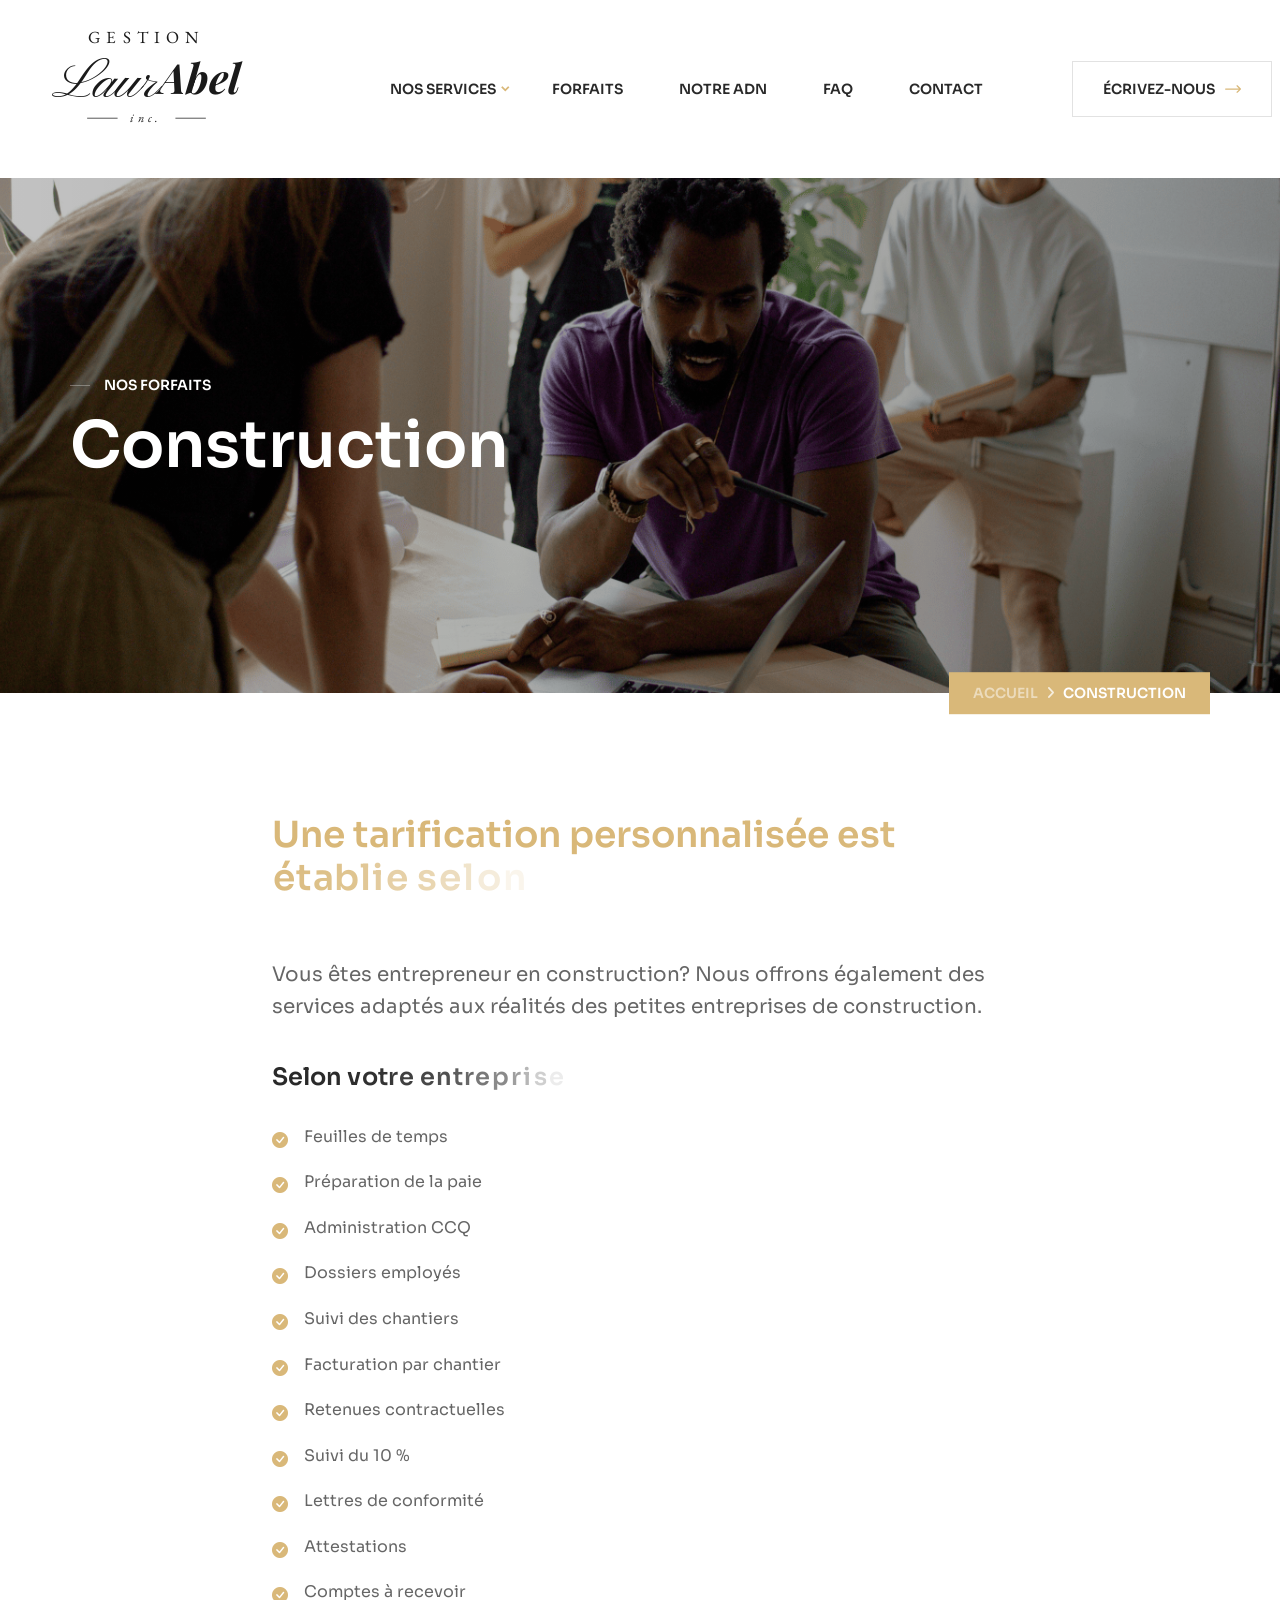
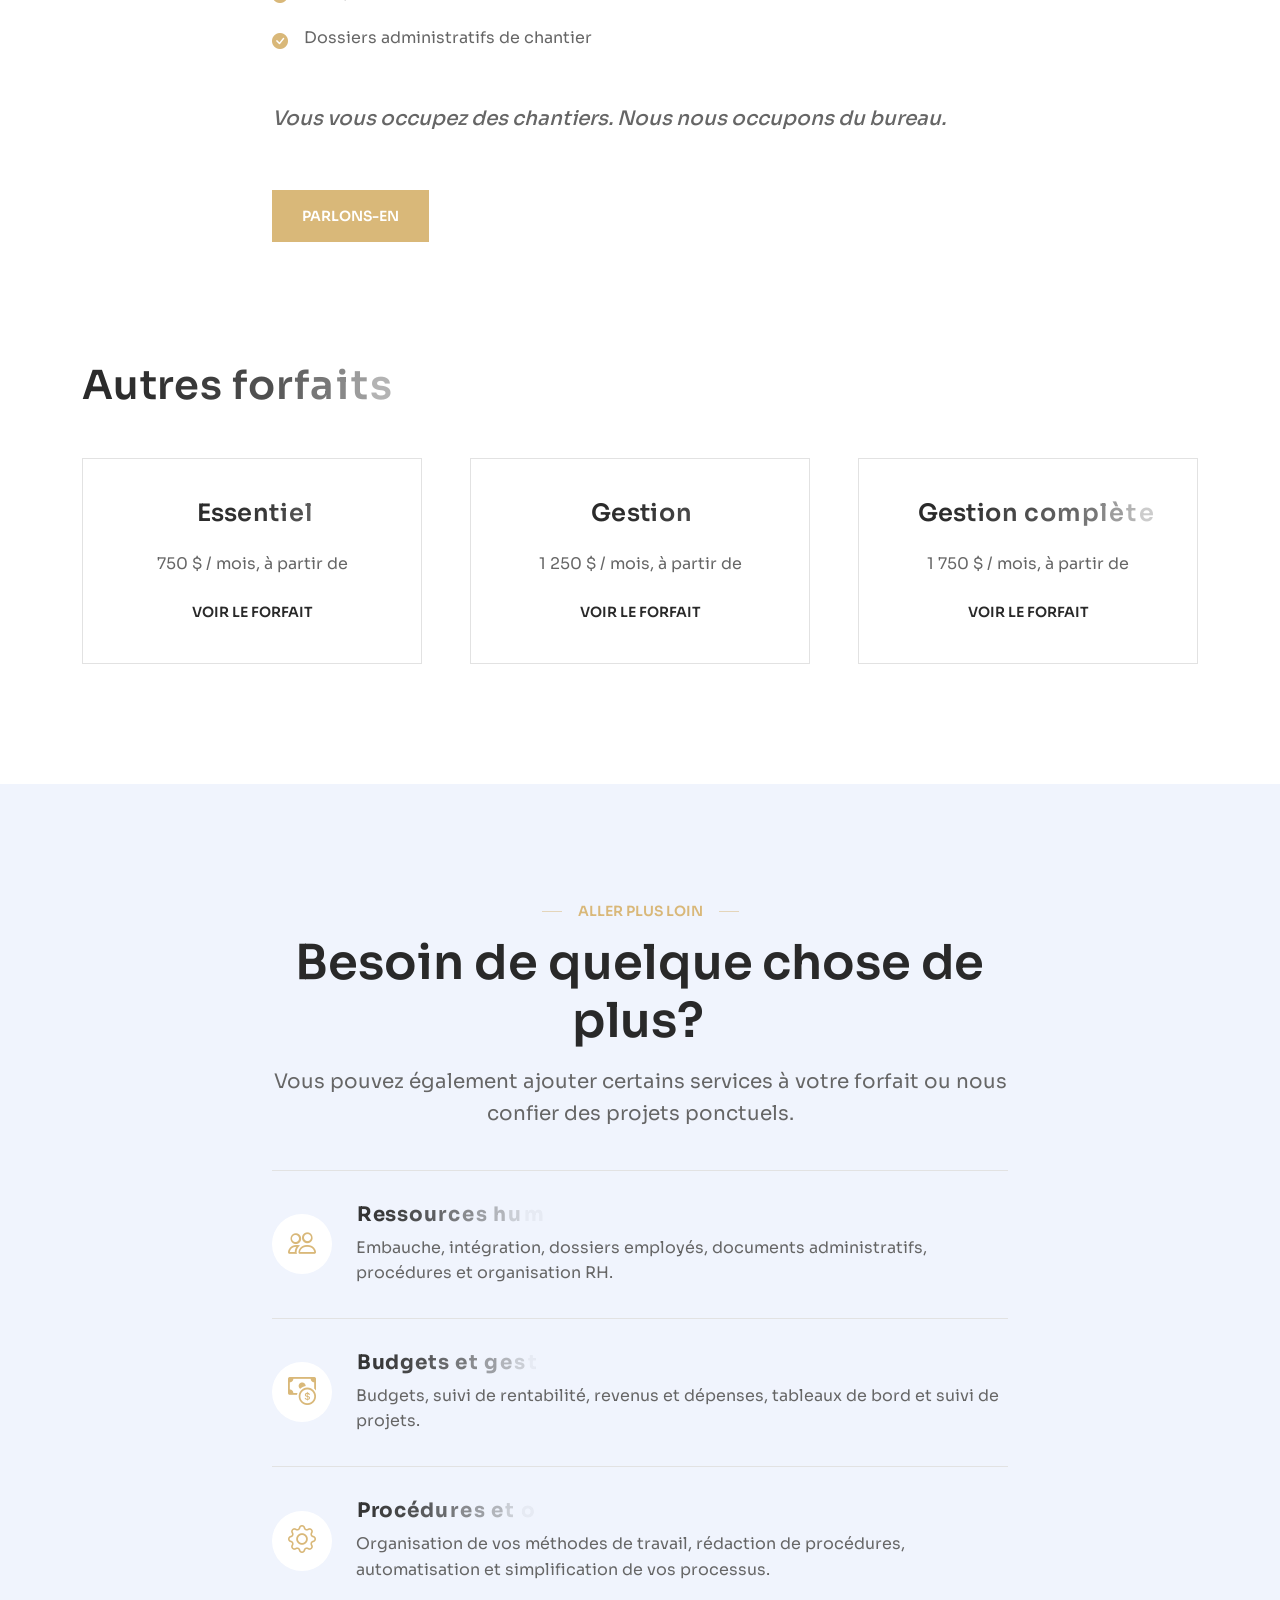
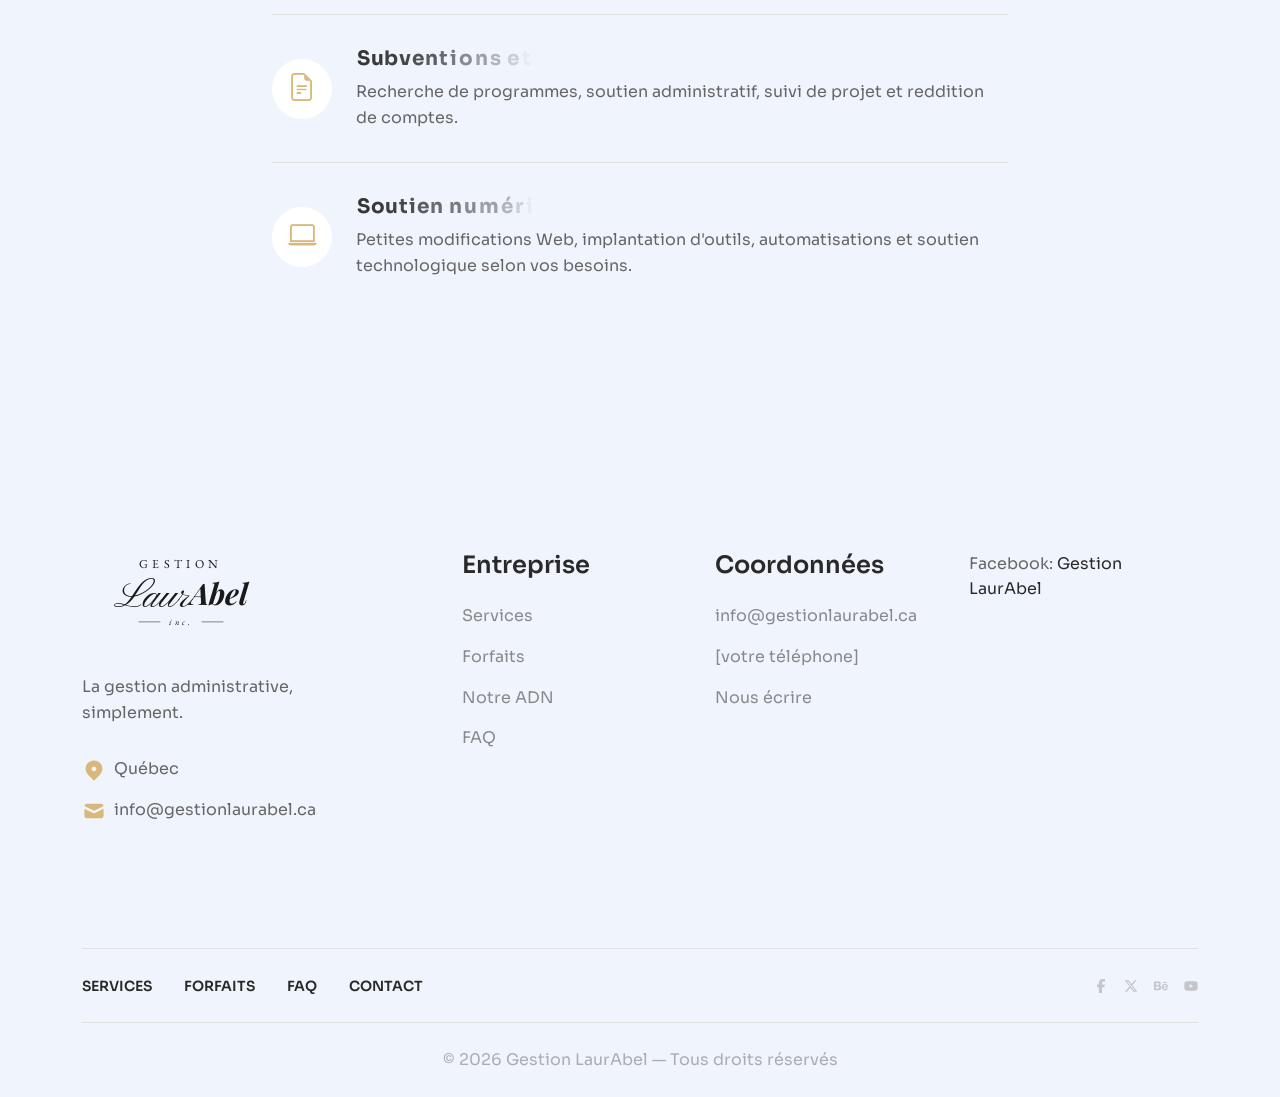
==== commit 7ca87649: "big update" ====
--- a/forfait-construction.html
+++ b/forfait-construction.html
@@ -57,17 +57,17 @@
         <nav class="navbar navbar-expand-lg  w-100 z-3">
             <div class="container custom-container w-100 mt-2 mb-2 px-lg-0">
                 <a class="navbar-brand" href="index.html">
-                    <img src="assets/imgs/logo/logo.svg" alt="Gestion LaurAbel" style="height: 140px; width: auto;" />
+                    <img src="assets/imgs/logo/logo.svg" alt="Gestion LaurAbel" class="logo-nav" />
                 </a>
                 <div class="d-none d-lg-flex">
                     <ul class="navbar-nav mx-auto gap-4 align-items-lg-center">
                         <li class="nav-item dropdown menu-item-has-children">
                             <a class="nav-link text-uppercase" href="#" role="button" data-bs-toggle="dropdown" aria-expanded="false"> Nos services </a>
                             <ul class="dropdown-menu">
-                                <li><a class="dropdown-item text-capitalize" href="services-gestion-administrative.html">Gestion administrative</a></li>
-                                <li><a class="dropdown-item text-capitalize" href="services-comptabilite-administrative.html">Comptabilité administrative</a></li>
-                                <li><a class="dropdown-item text-capitalize" href="services-paie-administration.html">Paie et administration des employés</a></li>
-                                <li><a class="dropdown-item text-capitalize" href="services-construction.html">Gestion pour les entreprises de construction</a></li>
+                                <li><a class="dropdown-item" href="services-gestion-administrative.html">Gestion administrative</a></li>
+                                <li><a class="dropdown-item" href="services-comptabilite-administrative.html">Comptabilité administrative</a></li>
+                                <li><a class="dropdown-item" href="services-paie-administration.html">Paie et administration des employés</a></li>
+                                <li><a class="dropdown-item" href="services-construction.html">Gestion pour les entreprises de construction</a></li>
                             </ul>
                         </li>
                         <li class="nav-item">
@@ -107,7 +107,7 @@
             <div class="mobile-header-wrapper-inner">
                 <div class="mobile-header-logo">
                     <a class="d-flex align-items-center gap-2" href="index.html">
-                        <img src="assets/imgs/logo/logo.svg" alt="Gestion LaurAbel" style="height: 110px; width: auto;" />
+                        <img src="assets/imgs/logo/logo.svg" alt="Gestion LaurAbel" class="logo-nav-mobile" />
                     </a>
                     <div class="burger-icon burger-icon-white border rounded-circle">
                         <span class="burger-icon-top"></span>
@@ -141,13 +141,13 @@
                 <div class="tgmobile__menu-bottom mt-auto">
                     <div class="contact-info">
                         <ul class="list-wrap">
-                            <li><span class="opacity-50">Courriel:</span> <a href="mailto:">[votre courriel]</a></li>
+                            <li><span class="opacity-50">Courriel:</span> <a href="mailto:info@gestionlaurabel.ca">info@gestionlaurabel.ca</a></li>
                             <li><span class="opacity-50">Téléphone:</span> <a href="tel:">[votre téléphone]</a></li>
                         </ul>
                     </div>
                     <div class="social-links">
                         <div class="social-icons gap-4 mt-4">
-                            <a href="#" class="border border-opacity-10 border-white icon-shape icon-md">
+                            <a href="https://www.facebook.com/profile.php?id=61593967176019" class="border border-opacity-10 border-white icon-shape icon-md" target="_blank" rel="noopener">
                                 <i class="bi bi-facebook"></i>
                             </a>
                             <a href="#" class="border border-opacity-10 border-white icon-shape icon-md">
@@ -372,7 +372,7 @@
                         <div class="row pb-110">
                             <div class="col-lg-4 col-12">
                                 <a href="index.html" class="d-flex align-items-center gap-2 d-inline-flex">
-                                    <img src="assets/imgs/logo/logo.svg" alt="Gestion LaurAbel" style="height: 140px; width: auto;" />
+                                    <img src="assets/imgs/logo/logo.svg" alt="Gestion LaurAbel" class="logo-footer" />
                                 </a>
                                 <p class=" py-3">
                                     La gestion administrative, <br />
@@ -384,7 +384,7 @@
                                             <path fill-rule="evenodd" clip-rule="evenodd" d="M6.0604 4.86069C9.3408 1.58029 14.6594 1.58029 17.9398 4.86069C21.2202 8.1411 21.2202 13.4597 17.9398 16.7401L12.0001 22.6798L6.0604 16.7401C2.78 13.4597 2.78 8.1411 6.0604 4.86069ZM12.0001 13.2004C13.3256 13.2004 14.4001 12.1259 14.4001 10.8004C14.4001 9.47491 13.3256 8.40039 12.0001 8.40039C10.6746 8.40039 9.6001 9.47491 9.6001 10.8004C9.6001 12.1259 10.6746 13.2004 12.0001 13.2004Z" fill="white" />
                                         </svg>
                                     </div>
-                                    <p>[votre région desservie]</p>
+                                    <p>Québec</p>
                                 </a>
                                 <a href="#" class="d-flex gap-2">
                                     <div>
@@ -393,7 +393,7 @@
                                             <path d="M21.5999 9.74227L11.9998 14.5423L2.3999 9.74233V16.8008C2.3999 18.1263 3.47442 19.2008 4.7999 19.2008H19.1999C20.5254 19.2008 21.5999 18.1263 21.5999 16.8008V9.74227Z" fill="white" />
                                         </svg>
                                     </div>
-                                    <p>[votre courriel]</p>
+                                    <p>info@gestionlaurabel.ca</p>
                                 </a>
                             </div>
                             <div class="col-lg-8 mt-lg-0 mt-8">
@@ -418,35 +418,13 @@
                                     <div class="col-lg-4 col-md-4 col-6">
                                         <h6 class="pb-3">Coordonnées</h6>
                                         <div class="d-flex flex-column align-items-start">
-                                            <a href="#"><p class="hover-effect-1 opacity-75">[votre courriel]</p></a>
+                                            <a href="mailto:info@gestionlaurabel.ca"><p class="hover-effect-1 opacity-75">info@gestionlaurabel.ca</p></a>
                                             <a href="#"><p class="hover-effect-1 opacity-75">[votre téléphone]</p></a>
                                             <a href="#contact"><p class="hover-effect-1 opacity-75">Nous écrire</p></a>
                                         </div>
                                     </div>
                                     <div class="col-lg-4 col-md-4 col-6 mt-md-0 mt-5">
-                                        <div class="d-flex">
-                                            <a href="http://#/username" class="me-2 hover-up">
-                                                <img src="assets/imgs/pages/marketing-agency/page-home/footer/img-1.png" alt="Gestion LaurAbel" />
-                                            </a>
-                                            <a href="http://#/username" class="me-2 hover-up">
-                                                <img src="assets/imgs/pages/marketing-agency/page-home/footer/img-2.png" alt="Gestion LaurAbel" />
-                                            </a>
-                                            <a href="http://#/username" class="me-2 hover-up">
-                                                <img src="assets/imgs/pages/marketing-agency/page-home/footer/img-3.png" alt="Gestion LaurAbel" />
-                                            </a>
-                                        </div>
-                                        <div class="d-flex mt-2">
-                                            <a href="http://#/username" class="me-2 hover-up">
-                                                <img src="assets/imgs/pages/marketing-agency/page-home/footer/img-4.png" alt="Gestion LaurAbel" />
-                                            </a>
-                                            <a href="http://#/username" class="me-2 hover-up">
-                                                <img src="assets/imgs/pages/marketing-agency/page-home/footer/img-5.png" alt="Gestion LaurAbel" />
-                                            </a>
-                                            <a href="http://#/username" class="me-2 hover-up">
-                                                <img src="assets/imgs/pages/marketing-agency/page-home/footer/img-6.png" alt="Gestion LaurAbel" />
-                                            </a>
-                                        </div>
-                                        <p class="fs=7 mt-4">Instagram: <span class="text-dark">[votre compte]</span></p>
+                                        <p class="fs=7">Facebook: <a href="https://www.facebook.com/profile.php?id=61593967176019" target="_blank" rel="noopener" class="text-dark hover-effect-1">Gestion LaurAbel</a></p>
                                     </div>
                                 </div>
                             </div>
@@ -463,7 +441,7 @@
                                 </div>
                                 <ul class="list-unstyled d-flex mb-0 justify-content-center ms-md-auto">
                                     <li>
-                                        <a href="#">
+                                        <a href="https://www.facebook.com/profile.php?id=61593967176019" target="_blank" rel="noopener">
                                             <span class="icon">
                                                 <svg xmlns="http://www.w3.org/2000/svg" viewBox="0 0 320 512">
                                                     <path d="M80 299.3V512H196V299.3h86.5l18-97.8H196V166.9c0-51.7 20.3-71.5 72.7-71.5c16.3 0 29.4 .4 37 1.2V7.9C291.4 4 256.4 0 236.2 0C129.3 0 80 50.5 80 159.4v42.1H14v97.8H80z"></path>
--- a/assets/css/style.css
+++ b/assets/css/style.css
@@ -208,4 +208,84 @@
   background-color: var(--tc-system-white) !important;
   border: 1px solid var(--tc-theme-primary) !important;
 }
+
+/* ===== Logo responsive sizing ===== */
+.logo-nav {
+  height: 140px;
+  width: auto;
+}
+.logo-nav-mobile {
+  height: 90px;
+  width: auto;
+}
+.logo-footer {
+  height: 100px;
+  width: auto;
+}
+@media (max-width: 991px) {
+  .logo-nav {
+    height: 70px;
+  }
+  .logo-nav-mobile {
+    height: 60px;
+  }
+  .logo-footer {
+    height: 70px;
+  }
+}
+@media (max-width: 575px) {
+  .logo-nav {
+    height: 56px;
+  }
+  .logo-nav-mobile {
+    height: 50px;
+  }
+  .logo-footer {
+    height: 56px;
+  }
+}
+
+/* ===== Mobile spacing tune-ups ===== */
+@media (max-width: 767px) {
+  .marketing-agency-section-header .py-lg-200 {
+    padding-top: 80px !important;
+    padding-bottom: 40px !important;
+  }
+  h1, .ds-3 {
+    word-break: break-word;
+  }
+  .price-grid, .row.g-4 {
+    row-gap: 1.25rem;
+  }
+}
+/* ===== Responsive heading sizes (mobile) ===== */
+@media (max-width: 767px) {
+  :root {
+    --tc-ds-1: 40px;
+    --tc-ds-2: 36px;
+    --tc-ds-3: 32px;
+    --tc-ds-4: 30px;
+    --tc-ds-5: 28px;
+    --tc-ds-6: 26px;
+  }
+}
+@media (max-width: 575px) {
+  :root {
+    --tc-ds-1: 34px;
+    --tc-ds-2: 30px;
+    --tc-ds-3: 28px;
+    --tc-ds-4: 26px;
+    --tc-ds-5: 24px;
+    --tc-ds-6: 22px;
+  }
+}
+/* ===== Responsive section padding (mobile) ===== */
+@media (max-width: 767px) {
+  .pt-150 { padding-top: 60px !important; }
+  .pb-350 { padding-bottom: 60px !important; }
+  .pt-120, .py-120 { padding-top: 60px !important; }
+  .pb-120, .py-120 { padding-bottom: 60px !important; }
+  .pb-110 { padding-bottom: 50px !important; }
+  .pt-60, .pb-60 { padding-top: 32px !important; padding-bottom: 32px !important; }
+}
 /*# sourceMappingURL=style.css.map */
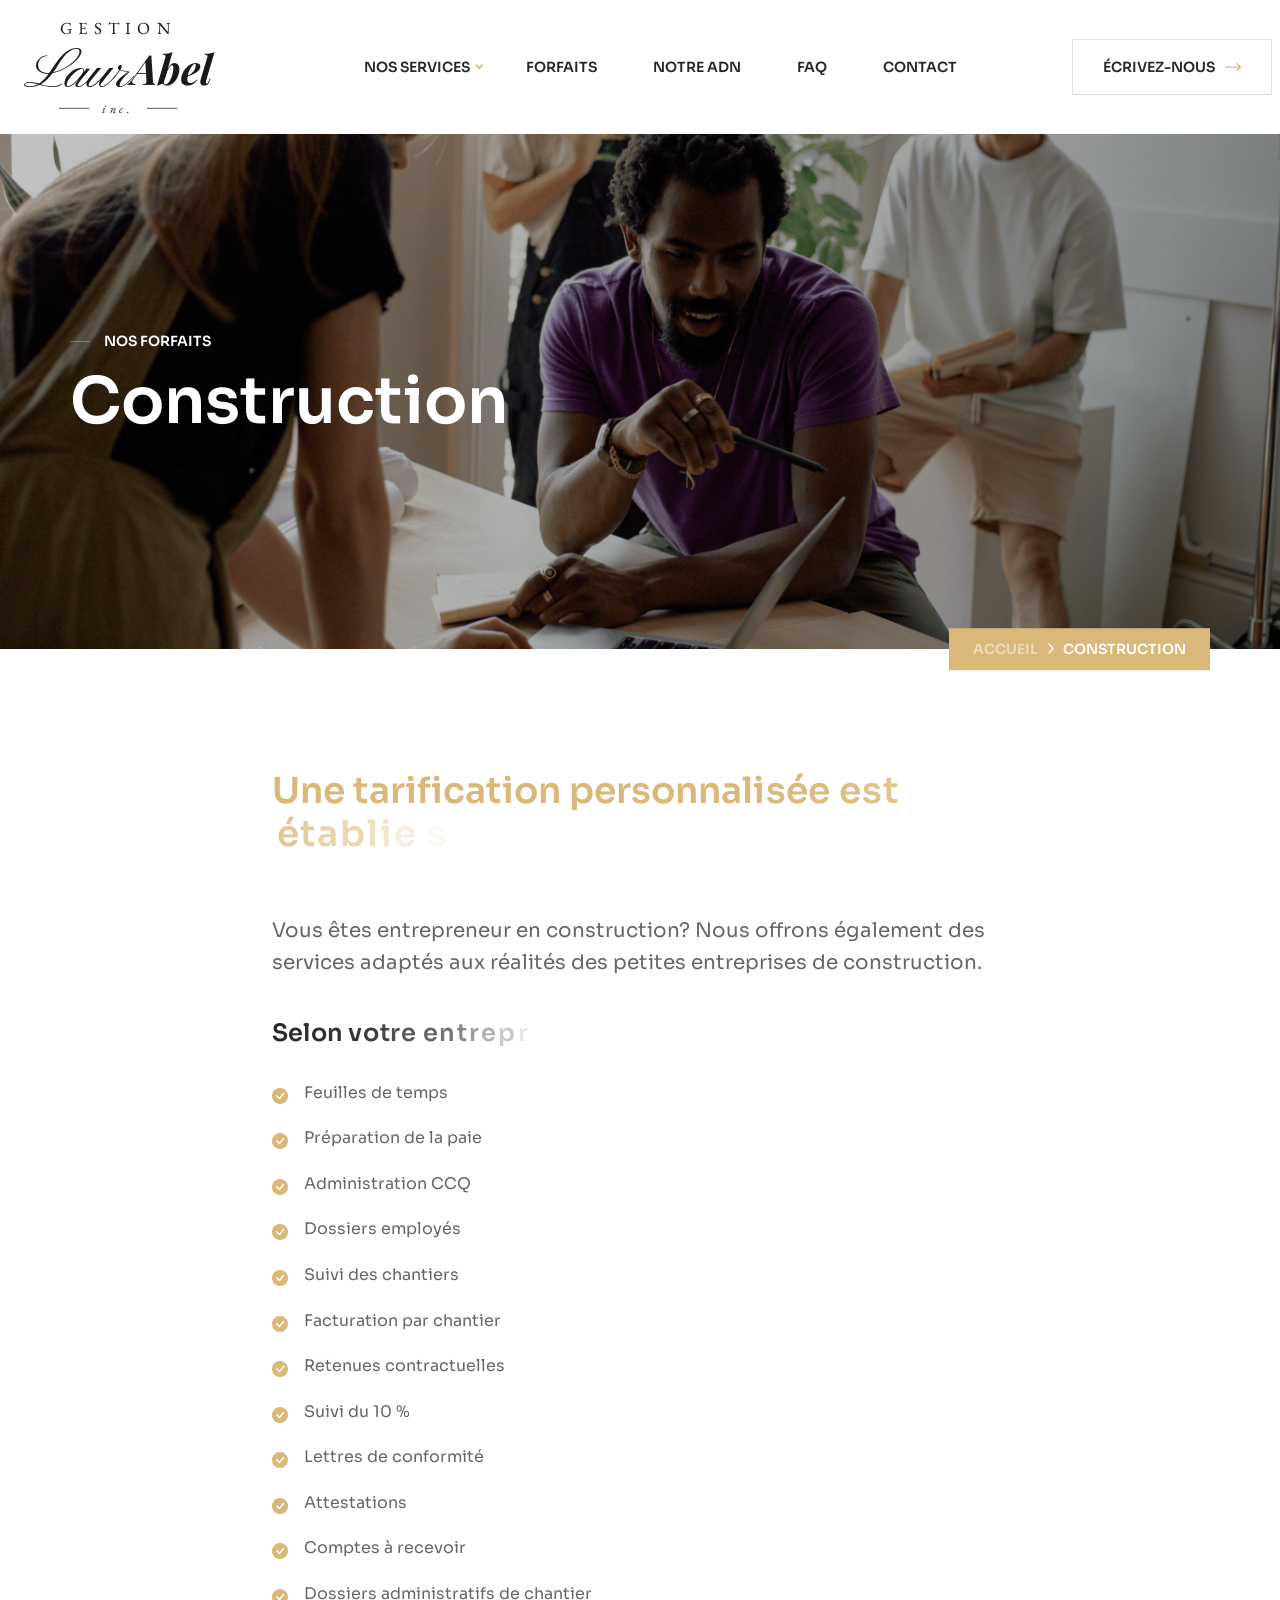
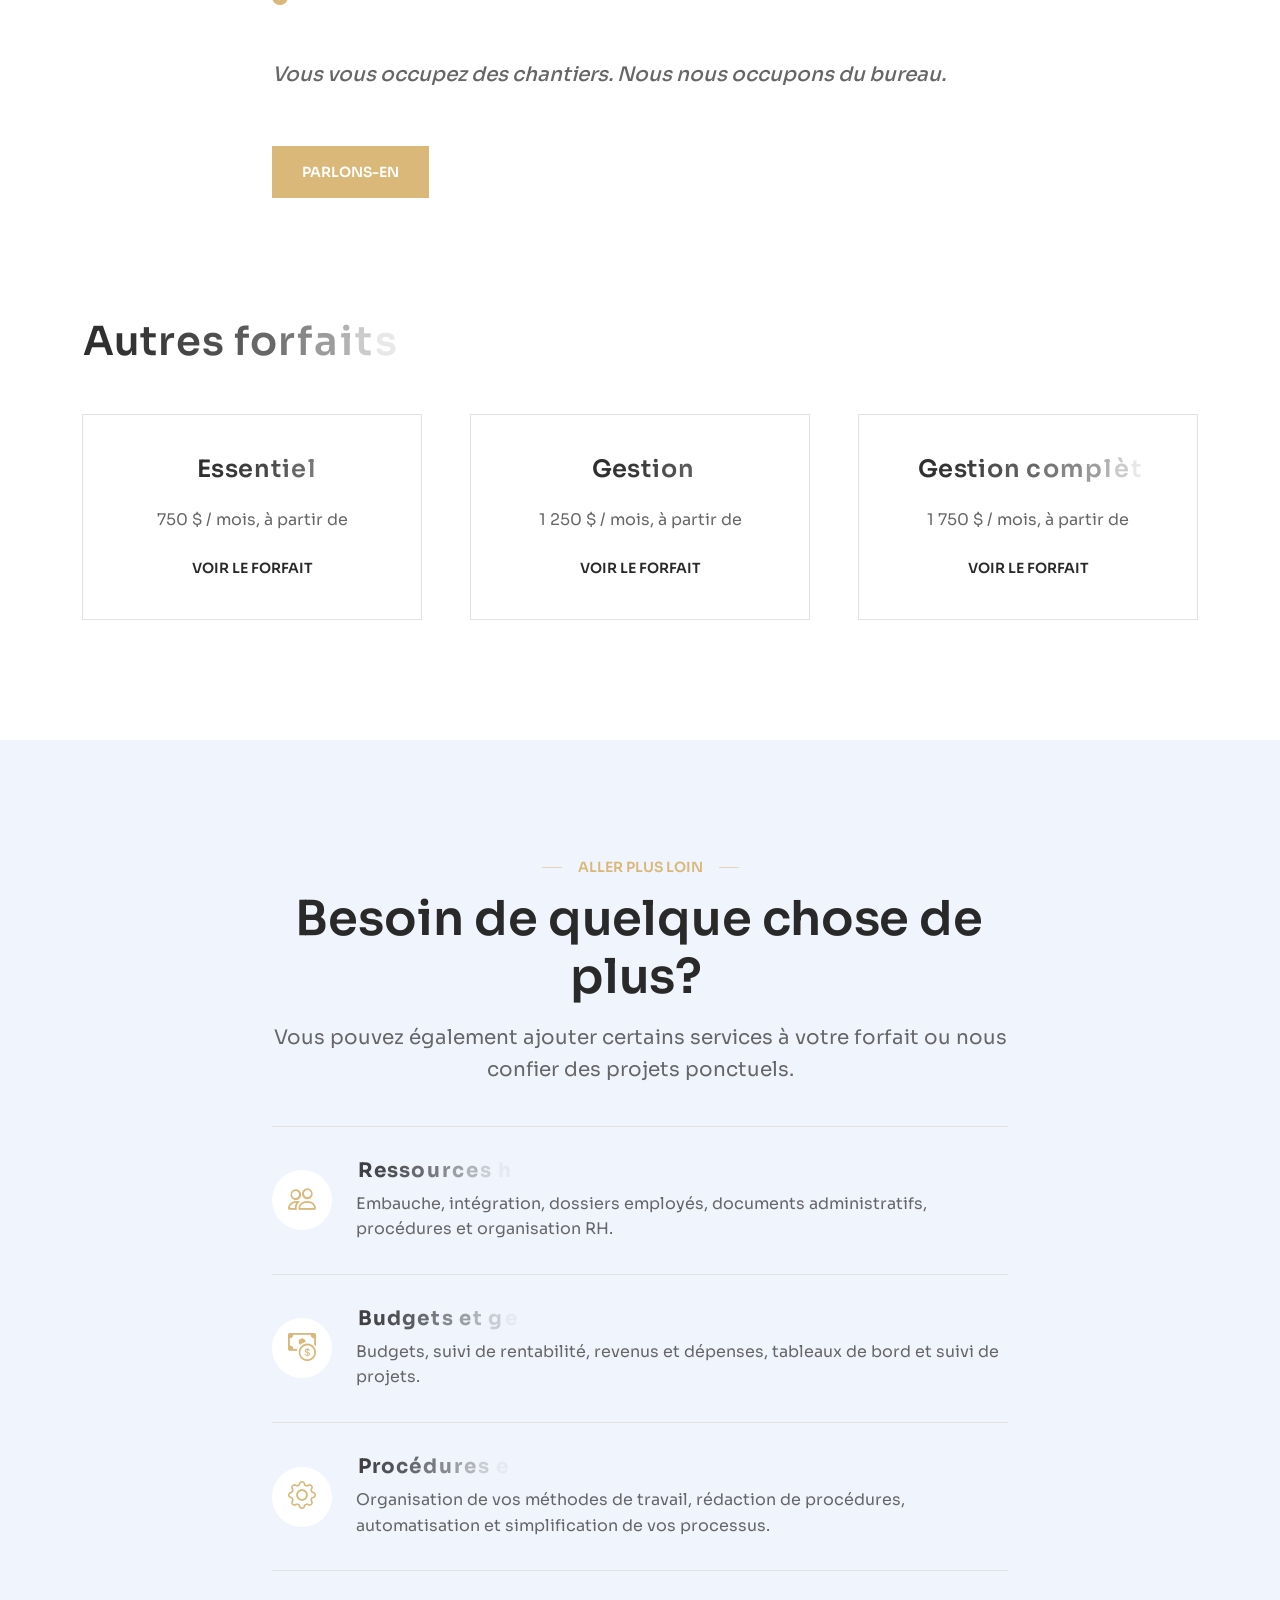
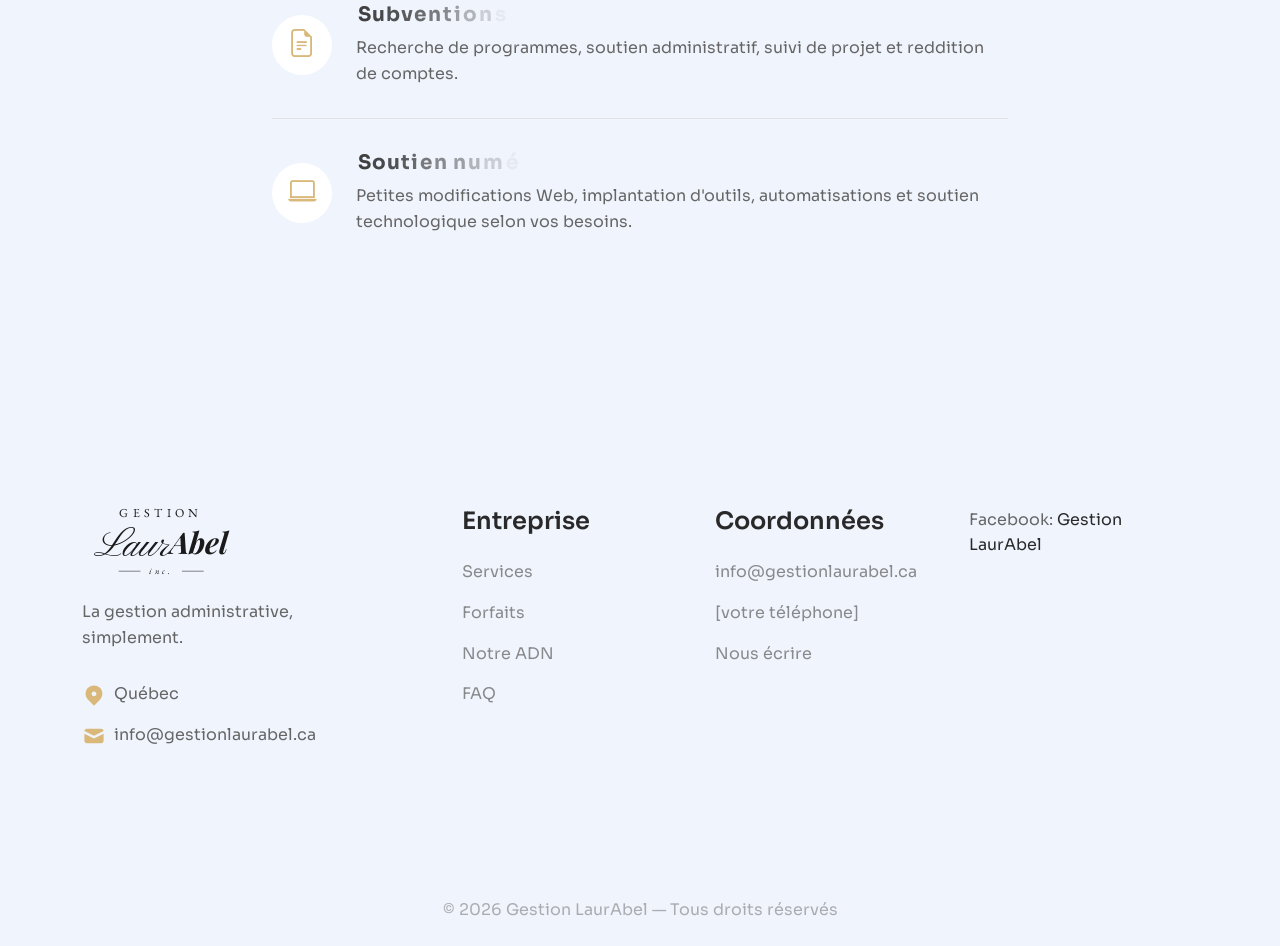
==== commit ca289ada: "big update" ====
--- a/forfait-construction.html
+++ b/forfait-construction.html
@@ -150,15 +150,6 @@
                             <a href="https://www.facebook.com/profile.php?id=61593967176019" class="border border-opacity-10 border-white icon-shape icon-md" target="_blank" rel="noopener">
                                 <i class="bi bi-facebook"></i>
                             </a>
-                            <a href="#" class="border border-opacity-10 border-white icon-shape icon-md">
-                                <i class="bi bi-twitter-x"></i>
-                            </a>
-                            <a href="#" class="border border-opacity-10 border-white icon-shape icon-md">
-                                <i class="bi bi-linkedin"></i>
-                            </a>
-                            <a href="#" class="border border-opacity-10 border-white icon-shape icon-md">
-                                <i class="bi bi-behance"></i>
-                            </a>
                         </div>
                     </div>
                 </div>
@@ -429,63 +420,13 @@
                                 </div>
                             </div>
                         </div>
-                        <div class="position-relative">
-                            <div class="d-flex flex-column flex-md-row gap-3 align-items-center py-4 border-top border-bottom">
-                                <div class="d-flex align-items-center justify-content-center flex-wrap gap-md-5 gap-3">
-                                    <a href="#services"> <span class="btn-text ">Services</span> </a>
-                                    <a href="#forfaits"> <span class="btn-text ">Forfaits</span> </a>
-                                    <a href="#faq"> <span class="btn-text ">FAQ</span> </a>
-                                    <a href="#contact">
-                                        <span class="btn-text ">Contact</span>
-                                    </a>
-                                </div>
-                                <ul class="list-unstyled d-flex mb-0 justify-content-center ms-md-auto">
-                                    <li>
-                                        <a href="https://www.facebook.com/profile.php?id=61593967176019" target="_blank" rel="noopener">
-                                            <span class="icon">
-                                                <svg xmlns="http://www.w3.org/2000/svg" viewBox="0 0 320 512">
-                                                    <path d="M80 299.3V512H196V299.3h86.5l18-97.8H196V166.9c0-51.7 20.3-71.5 72.7-71.5c16.3 0 29.4 .4 37 1.2V7.9C291.4 4 256.4 0 236.2 0C129.3 0 80 50.5 80 159.4v42.1H14v97.8H80z"></path>
-                                                </svg>
-                                            </span>
-                                        </a>
-                                    </li>
-                                    <li class="ms-3">
-                                        <a href="#">
-                                            <span class="icon">
-                                                <svg xmlns="http://www.w3.org/2000/svg" viewBox="0 0 512 512">
-                                                    <path d="M389.2 48h70.6L305.6 224.2 487 464H345L233.7 318.6 106.5 464H35.8L200.7 275.5 26.8 48H172.4L272.9 180.9 389.2 48zM364.4 421.8h39.1L151.1 88h-42L364.4 421.8z"></path>
-                                                </svg>
-                                            </span>
-                                        </a>
-                                    </li>
-                                    <li class="ms-3">
-                                        <a href="#">
-                                            <span class="icon">
-                                                <svg xmlns="http://www.w3.org/2000/svg" viewBox="0 0 576 512">
-                                                    <path d="M232 237.2c31.8-15.2 48.4-38.2 48.4-74 0-70.6-52.6-87.8-113.3-87.8H0v354.4h171.8c64.4 0 124.9-30.9 124.9-102.9 0-44.5-21.1-77.4-64.7-89.7zM77.9 135.9H151c28.1 0 53.4 7.9 53.4 40.5 0 30.1-19.7 42.2-47.5 42.2h-79v-82.7zm83.3 233.7H77.9V272h84.9c34.3 0 56 14.3 56 50.6 0 35.8-25.9 47-57.6 47zm358.5-240.7H376V94h143.7v34.9zM576 305.2c0-75.9-44.4-139.2-124.9-139.2-78.2 0-131.3 58.8-131.3 135.8 0 79.9 50.3 134.7 131.3 134.7 61.3 0 101-27.6 120.1-86.3H509c-6.7 21.9-34.3 33.5-55.7 33.5-41.3 0-63-24.2-63-65.3h185.1c.3-4.2 .6-8.7 .6-13.2zM390.4 274c2.3-33.7 24.7-54.8 58.5-54.8 35.4 0 53.2 20.8 56.2 54.8H390.4z"></path>
-                                                </svg>
-                                            </span>
-                                        </a>
-                                    </li>
-                                    <li class="ms-3">
-                                        <a href="#">
-                                            <span class="icon">
-                                                <svg xmlns="http://www.w3.org/2000/svg" viewBox="0 0 576 512">
-                                                    <path d="M549.7 124.1c-6.3-23.7-24.8-42.3-48.3-48.6C458.8 64 288 64 288 64S117.2 64 74.6 75.5c-23.5 6.3-42 24.9-48.3 48.6-11.4 42.9-11.4 132.3-11.4 132.3s0 89.4 11.4 132.3c6.3 23.7 24.8 41.5 48.3 47.8C117.2 448 288 448 288 448s170.8 0 213.4-11.5c23.5-6.3 42-24.2 48.3-47.8 11.4-42.9 11.4-132.3 11.4-132.3s0-89.4-11.4-132.3zm-317.5 213.5V175.2l142.7 81.2-142.7 81.2z"></path>
-                                                </svg>
-                                            </span>
-                                        </a>
-                                    </li>
-                                </ul>
-                            </div>
-                        </div>
-                    </div>
                     <div class="text-center py-4 d-flex align-items-center justify-content-center flex-wrap">
                         <p class=" opacity-50 mb-0">© 2026 Gestion LaurAbel — Tous droits réservés</p>
                     </div>
                 </div>
             </div>
         </div>
+    </div>
     </footer>
 
     <!-- Scroll top -->
--- a/assets/css/style.css
+++ b/assets/css/style.css
@@ -211,37 +211,37 @@
 
 /* ===== Logo responsive sizing ===== */
 .logo-nav {
-  height: 140px;
+  height: 96px;
   width: auto;
 }
 .logo-nav-mobile {
-  height: 90px;
+  height: 62px;
   width: auto;
 }
 .logo-footer {
-  height: 100px;
+  height: 69px;
   width: auto;
 }
 @media (max-width: 991px) {
   .logo-nav {
-    height: 70px;
+    height: 48px;
   }
   .logo-nav-mobile {
-    height: 60px;
+    height: 41px;
   }
   .logo-footer {
-    height: 70px;
+    height: 48px;
   }
 }
 @media (max-width: 575px) {
   .logo-nav {
-    height: 56px;
+    height: 38px;
   }
   .logo-nav-mobile {
-    height: 50px;
+    height: 34px;
   }
   .logo-footer {
-    height: 56px;
+    height: 38px;
   }
 }
 
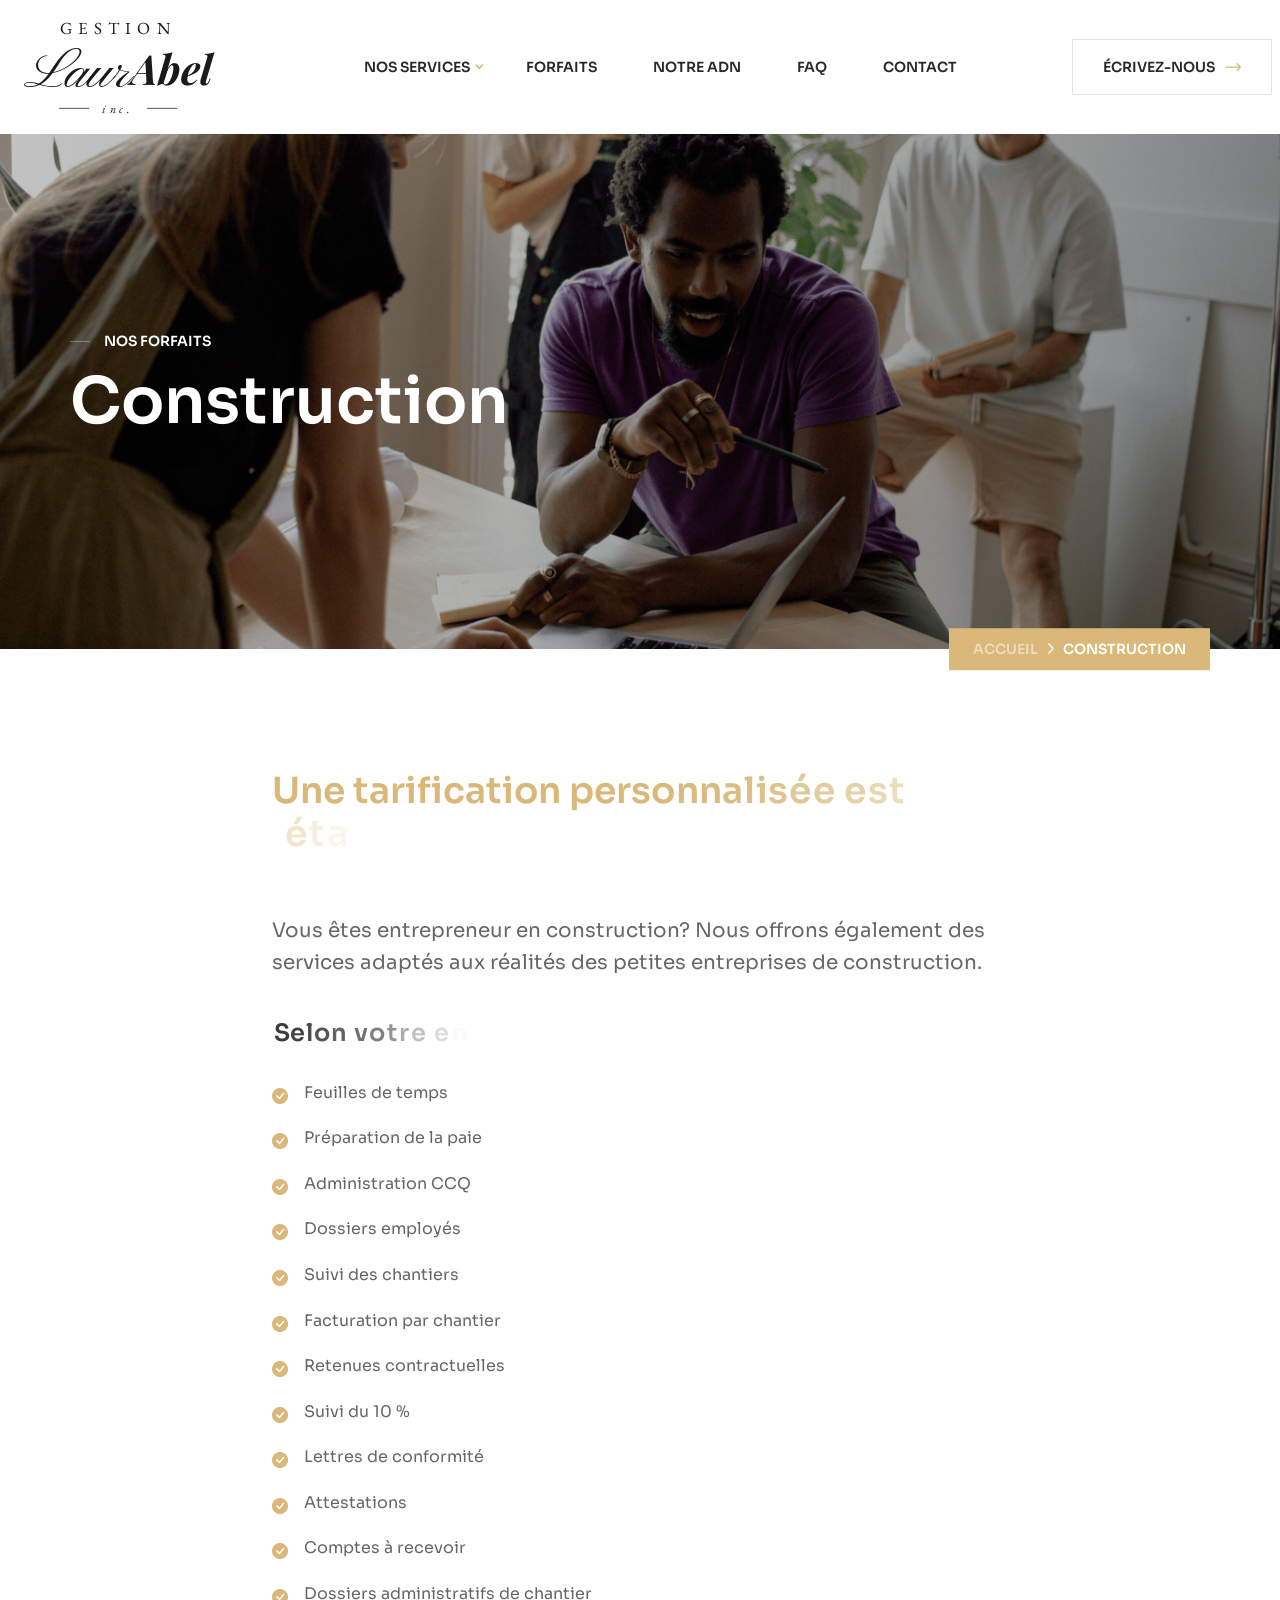
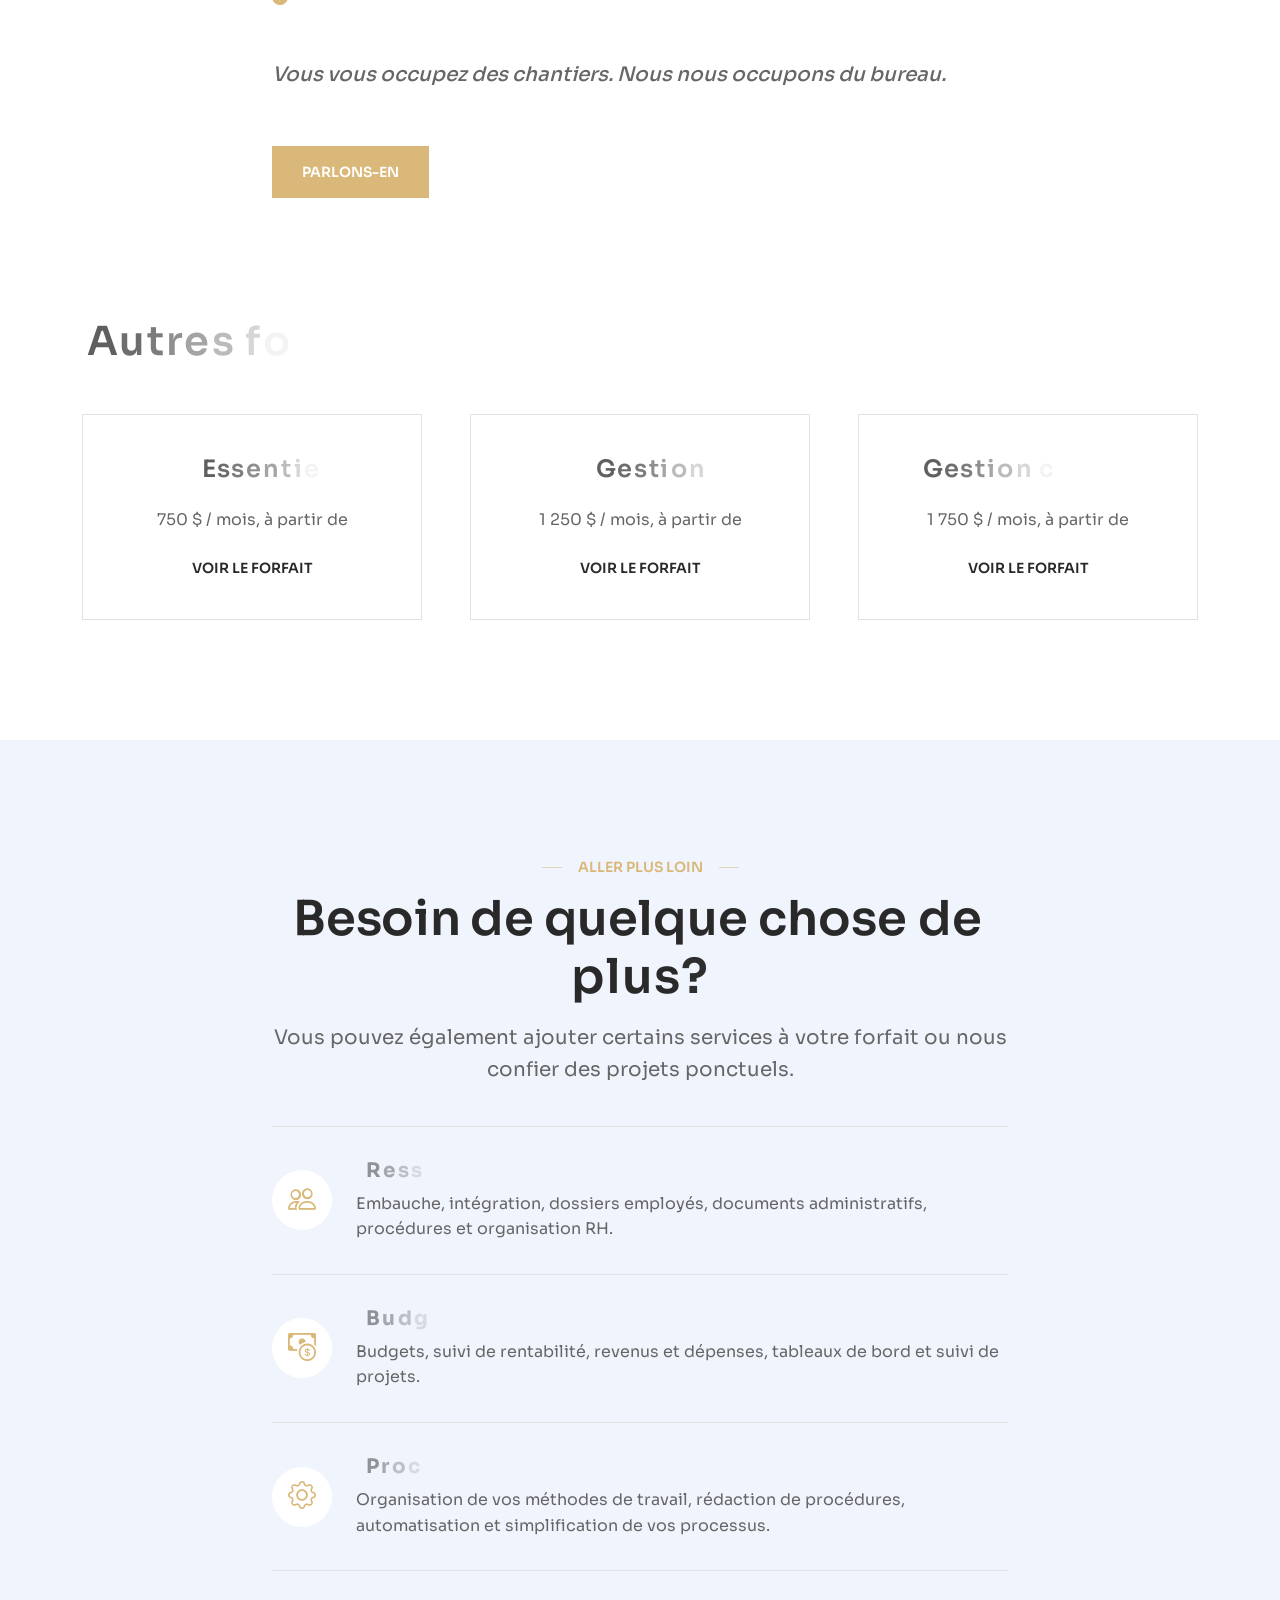
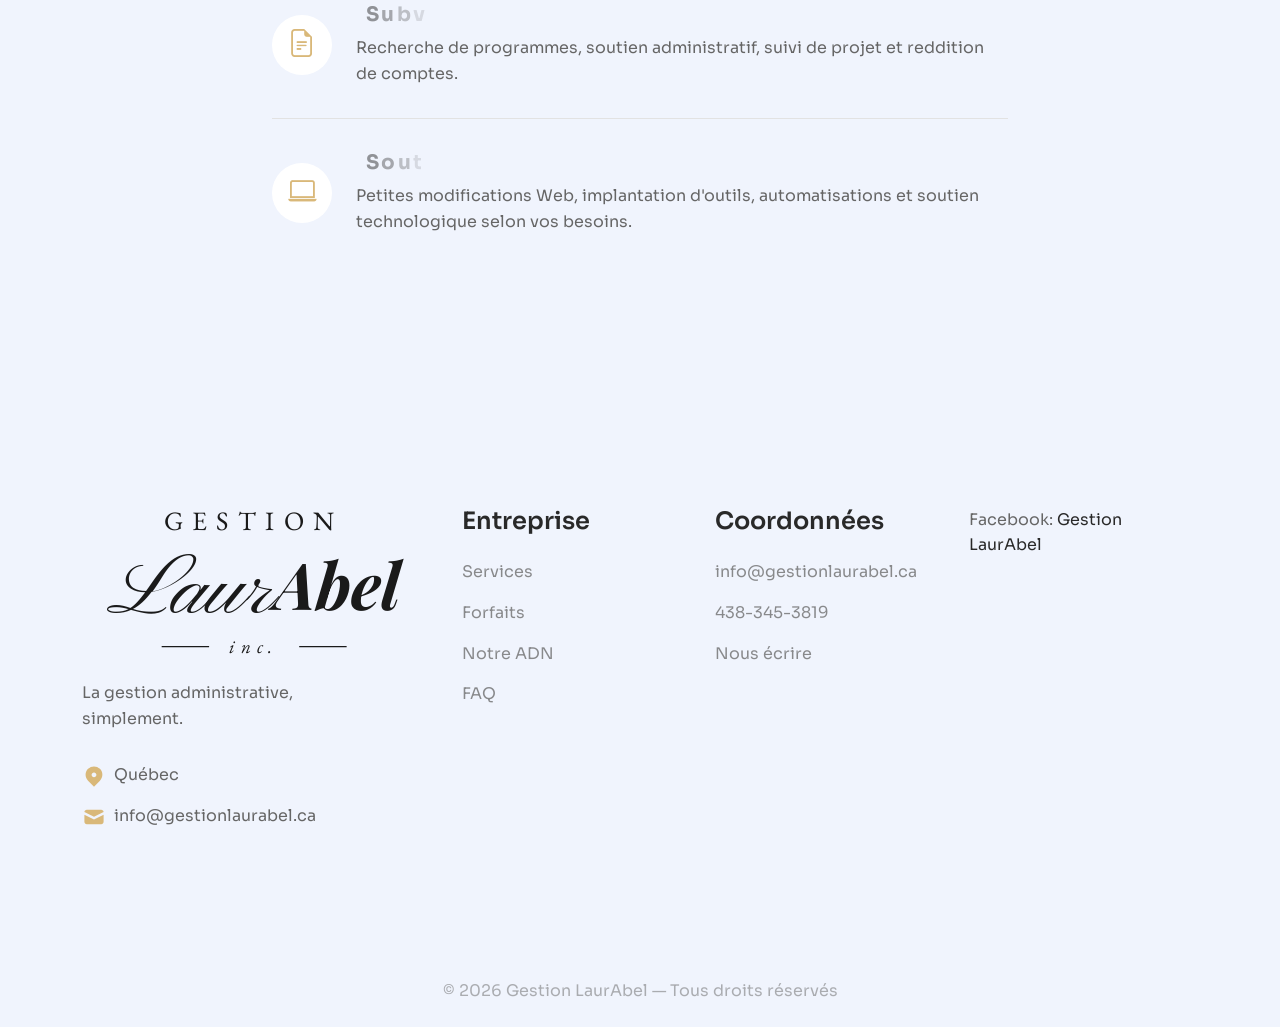
==== commit 73a4c062: "Big update" ====
--- a/forfait-construction.html
+++ b/forfait-construction.html
@@ -142,7 +142,7 @@
                     <div class="contact-info">
                         <ul class="list-wrap">
                             <li><span class="opacity-50">Courriel:</span> <a href="mailto:info@gestionlaurabel.ca">info@gestionlaurabel.ca</a></li>
-                            <li><span class="opacity-50">Téléphone:</span> <a href="tel:">[votre téléphone]</a></li>
+                            <li><span class="opacity-50">Téléphone:</span> <a href="tel:+14383453819">438-345-3819</a></li>
                         </ul>
                     </div>
                     <div class="social-links">
@@ -410,7 +410,7 @@
                                         <h6 class="pb-3">Coordonnées</h6>
                                         <div class="d-flex flex-column align-items-start">
                                             <a href="mailto:info@gestionlaurabel.ca"><p class="hover-effect-1 opacity-75">info@gestionlaurabel.ca</p></a>
-                                            <a href="#"><p class="hover-effect-1 opacity-75">[votre téléphone]</p></a>
+                                            <a href="#"><p class="hover-effect-1 opacity-75">438-345-3819</p></a>
                                             <a href="#contact"><p class="hover-effect-1 opacity-75">Nous écrire</p></a>
                                         </div>
                                     </div>
--- a/assets/css/style.css
+++ b/assets/css/style.css
@@ -219,29 +219,29 @@
   width: auto;
 }
 .logo-footer {
-  height: 69px;
+  height: 150px;
   width: auto;
 }
 @media (max-width: 991px) {
   .logo-nav {
-    height: 48px;
+    height: 64px;
   }
   .logo-nav-mobile {
-    height: 41px;
+    height: 56px;
   }
   .logo-footer {
-    height: 48px;
+    height: 110px;
   }
 }
 @media (max-width: 575px) {
   .logo-nav {
-    height: 38px;
+    height: 50px;
   }
   .logo-nav-mobile {
-    height: 34px;
+    height: 46px;
   }
   .logo-footer {
-    height: 38px;
+    height: 90px;
   }
 }
 
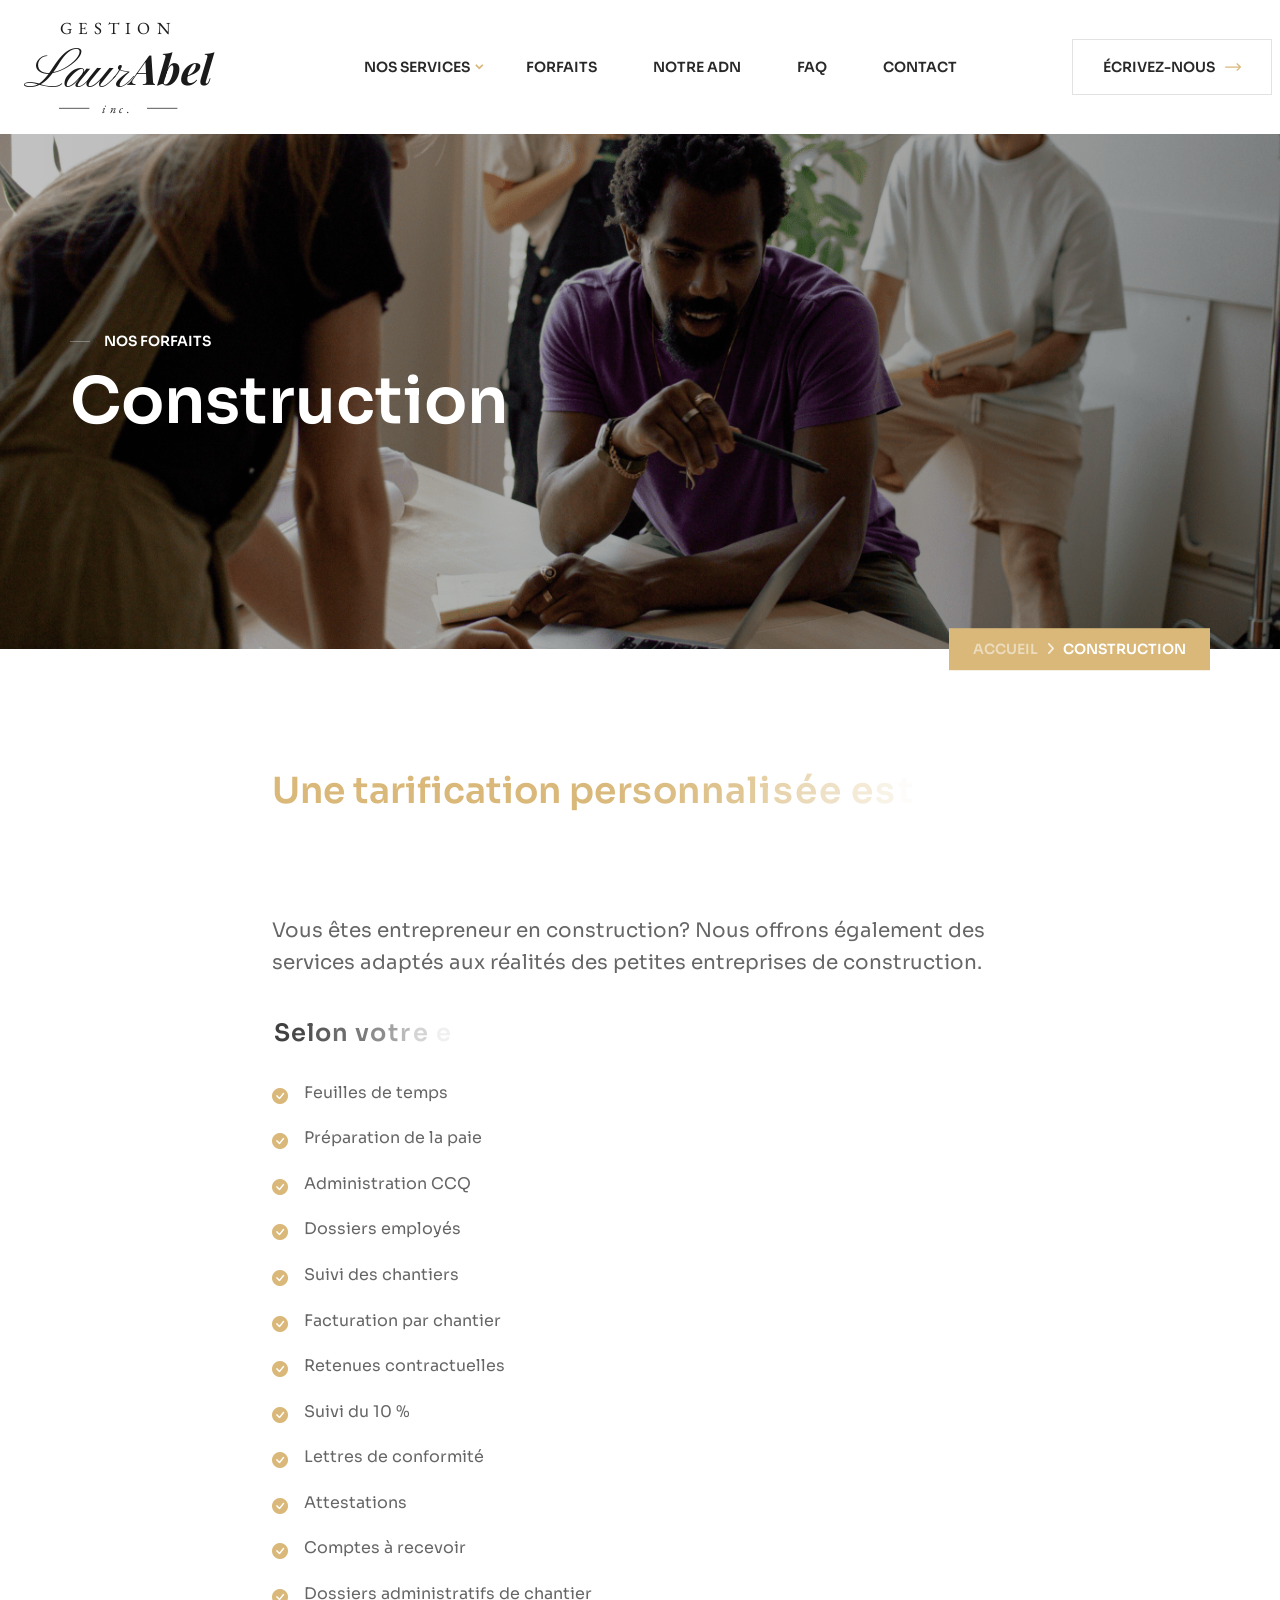
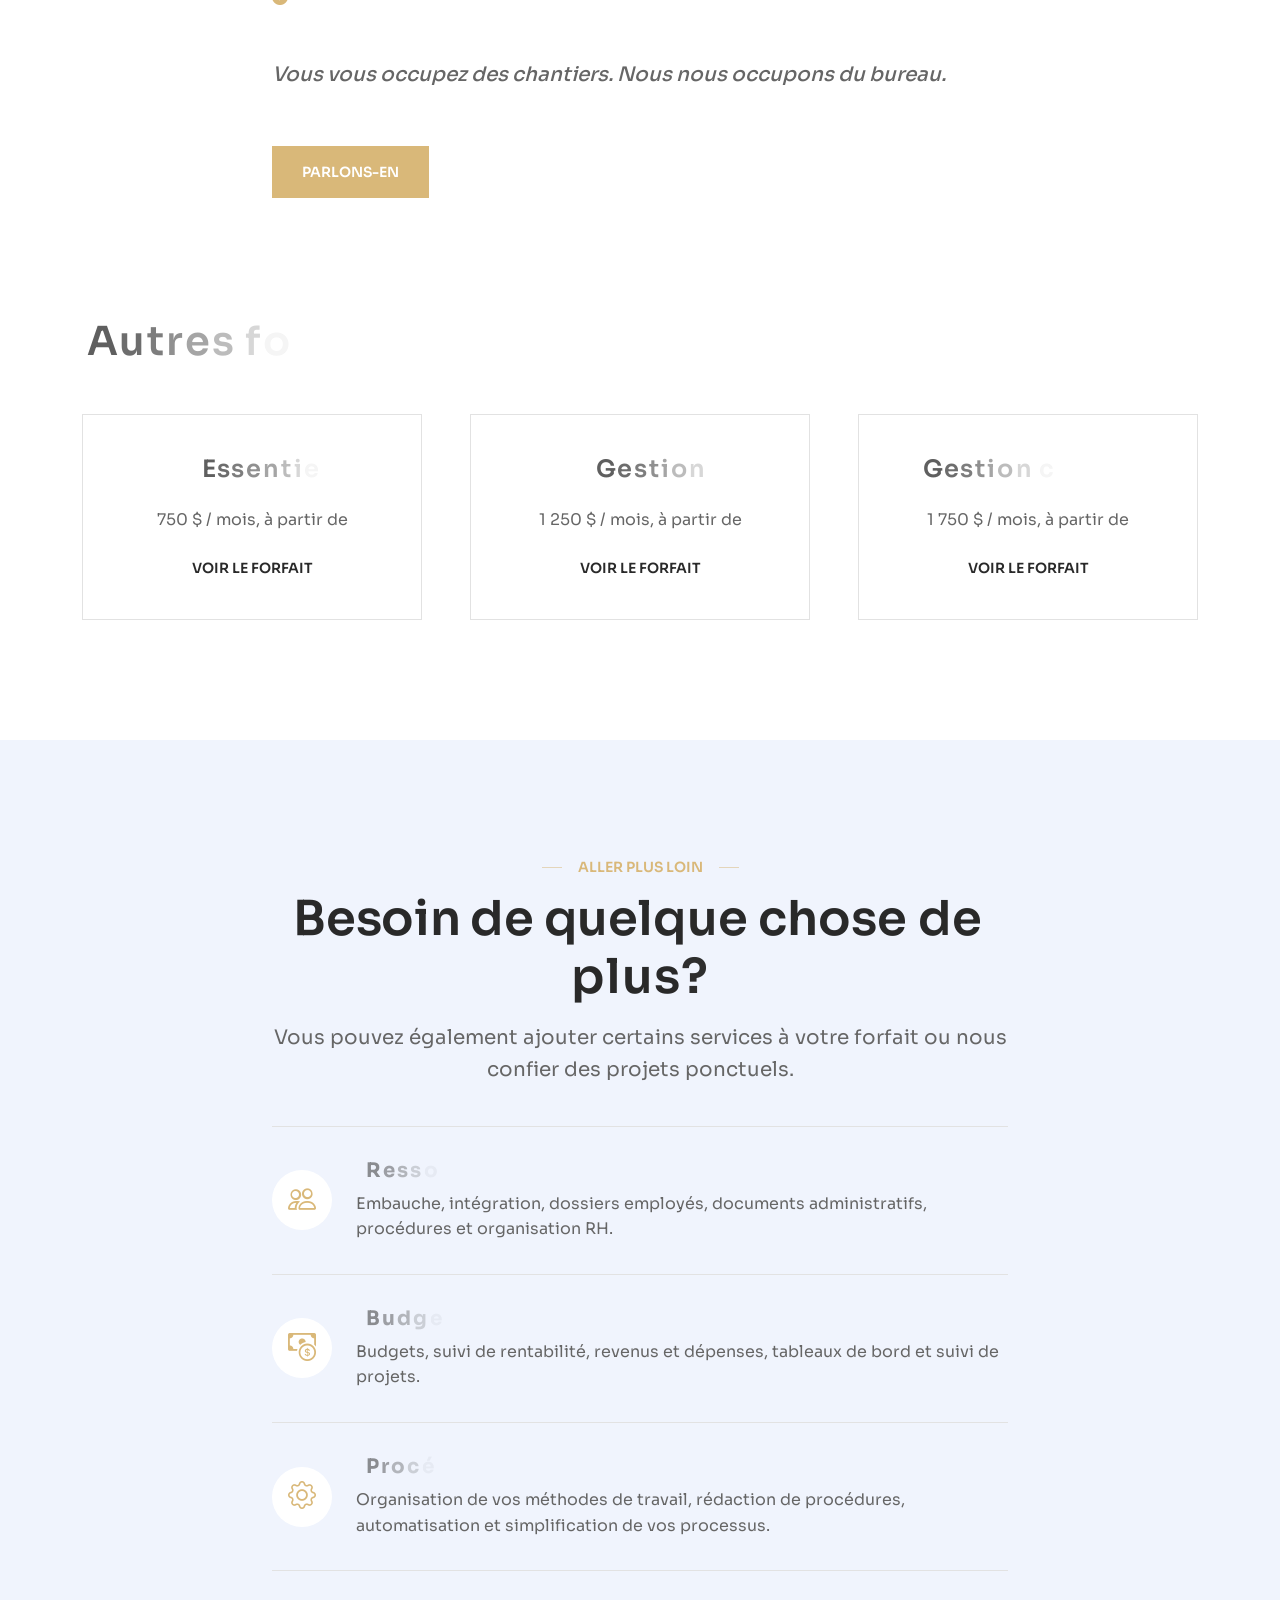
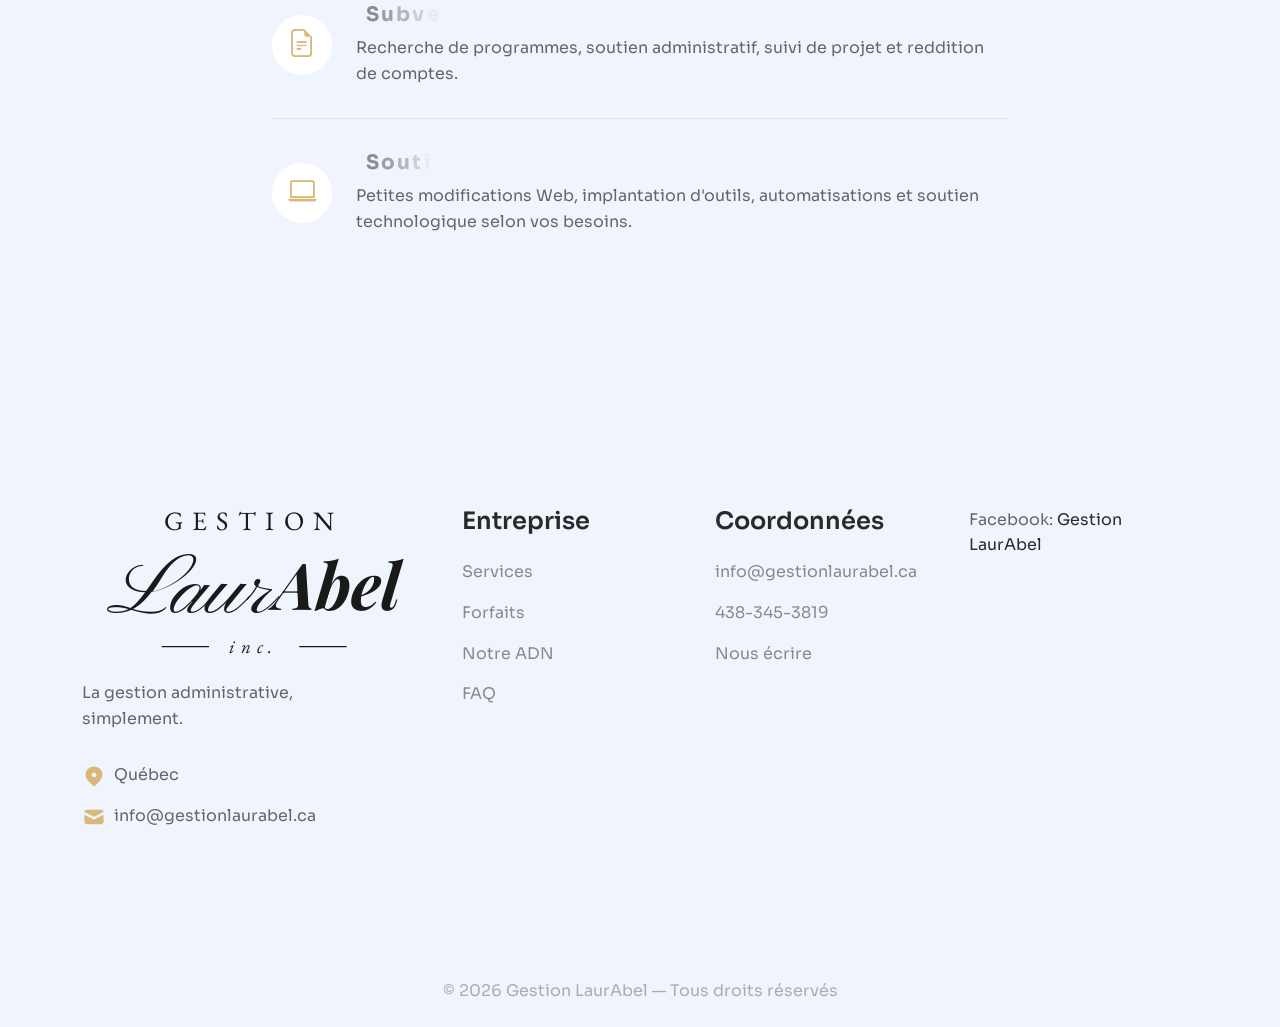
==== commit 4604b930: "update" ====
--- a/forfait-construction.html
+++ b/forfait-construction.html
@@ -71,21 +71,21 @@
                             </ul>
                         </li>
                         <li class="nav-item">
-                            <a class="nav-link text-uppercase" href="#forfaits"> Forfaits </a>
+                            <a class="nav-link text-uppercase" href="index.html#forfaits"> Forfaits </a>
                         </li>
                         <li class="nav-item">
-                            <a class="nav-link text-uppercase" href="#valeurs"> Notre ADN </a>
+                            <a class="nav-link text-uppercase" href="index.html#valeurs"> Notre ADN </a>
                         </li>
                         <li class="nav-item">
-                            <a class="nav-link text-uppercase" href="#faq">FAQ</a>
+                            <a class="nav-link text-uppercase" href="index.html#faq">FAQ</a>
                         </li>
                         <li class="nav-item">
-                            <a class="nav-link text-uppercase" href="#contact">Contact</a>
+                            <a class="nav-link text-uppercase" href="index.html#contact">Contact</a>
                         </li>
                     </ul>
                 </div>
                 <div class="d-flex align-items-center gap-4">
-                    <a href="#contact" class="btn btn-outline-secondary d-none d-md-flex">
+                    <a href="index.html#contact" class="btn btn-outline-secondary d-none d-md-flex">
                         <span>écrivez-nous</span>
                         <svg class="fill-primary" xmlns="http://www.w3.org/2000/svg" width="16" height="16" viewBox="0 0 16 16" fill="none">
                             <g clip-path="url(#clip0_816_117)">
@@ -129,10 +129,10 @@
                                             <li><a href="services-construction.html">Gestion pour les entreprises de construction</a></li>
                                         </ul>
                                     </li>
-                                    <li><a href="#forfaits">Forfaits</a></li>
-                                    <li><a href="#valeurs">Notre ADN</a></li>
-                                    <li><a href="#faq">FAQ</a></li>
-                                    <li><a href="#contact">Contact</a></li>
+                                    <li><a href="index.html#forfaits">Forfaits</a></li>
+                                    <li><a href="index.html#valeurs">Notre ADN</a></li>
+                                    <li><a href="index.html#faq">FAQ</a></li>
+                                    <li><a href="index.html#contact">Contact</a></li>
                                 </ul>
                             </nav>
                         </div>
@@ -392,16 +392,16 @@
                                     <div class="col-lg-4 col-md-4 col-6">
                                         <h6 class="pb-3">Entreprise</h6>
                                         <div class="d-flex flex-column align-items-start">
-                                            <a href="#services">
+                                            <a href="index.html#services">
                                                 <p class="hover-effect-1 opacity-75">Services</p>
                                             </a>
-                                            <a href="#forfaits">
+                                            <a href="index.html#forfaits">
                                                 <p class="hover-effect-1 opacity-75">Forfaits</p>
                                             </a>
-                                            <a href="#valeurs">
+                                            <a href="index.html#valeurs">
                                                 <p class="hover-effect-1 opacity-75">Notre ADN</p>
                                             </a>
-                                            <a href="#faq">
+                                            <a href="index.html#faq">
                                                 <p class="hover-effect-1 opacity-75">FAQ</p>
                                             </a>
                                         </div>
@@ -411,7 +411,7 @@
                                         <div class="d-flex flex-column align-items-start">
                                             <a href="mailto:info@gestionlaurabel.ca"><p class="hover-effect-1 opacity-75">info@gestionlaurabel.ca</p></a>
                                             <a href="#"><p class="hover-effect-1 opacity-75">438-345-3819</p></a>
-                                            <a href="#contact"><p class="hover-effect-1 opacity-75">Nous écrire</p></a>
+                                            <a href="index.html#contact"><p class="hover-effect-1 opacity-75">Nous écrire</p></a>
                                         </div>
                                     </div>
                                     <div class="col-lg-4 col-md-4 col-6 mt-md-0 mt-5">
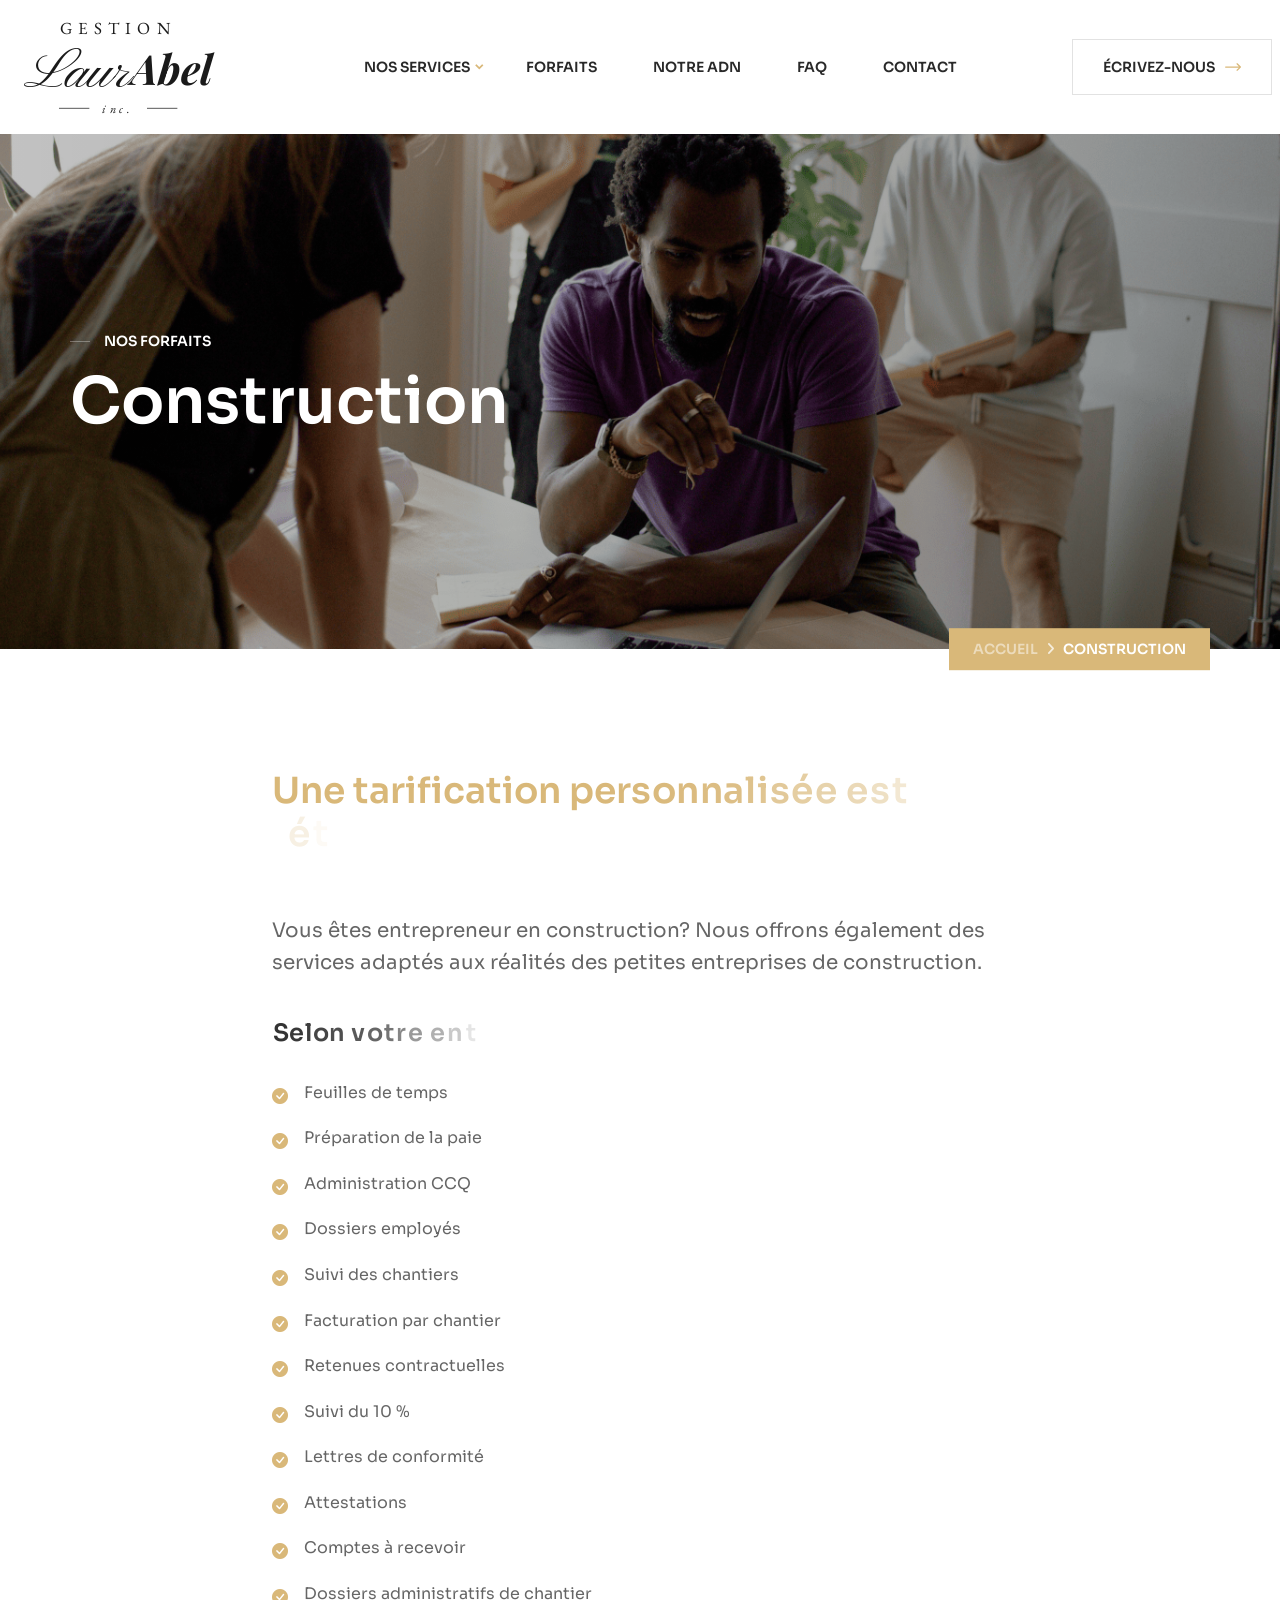
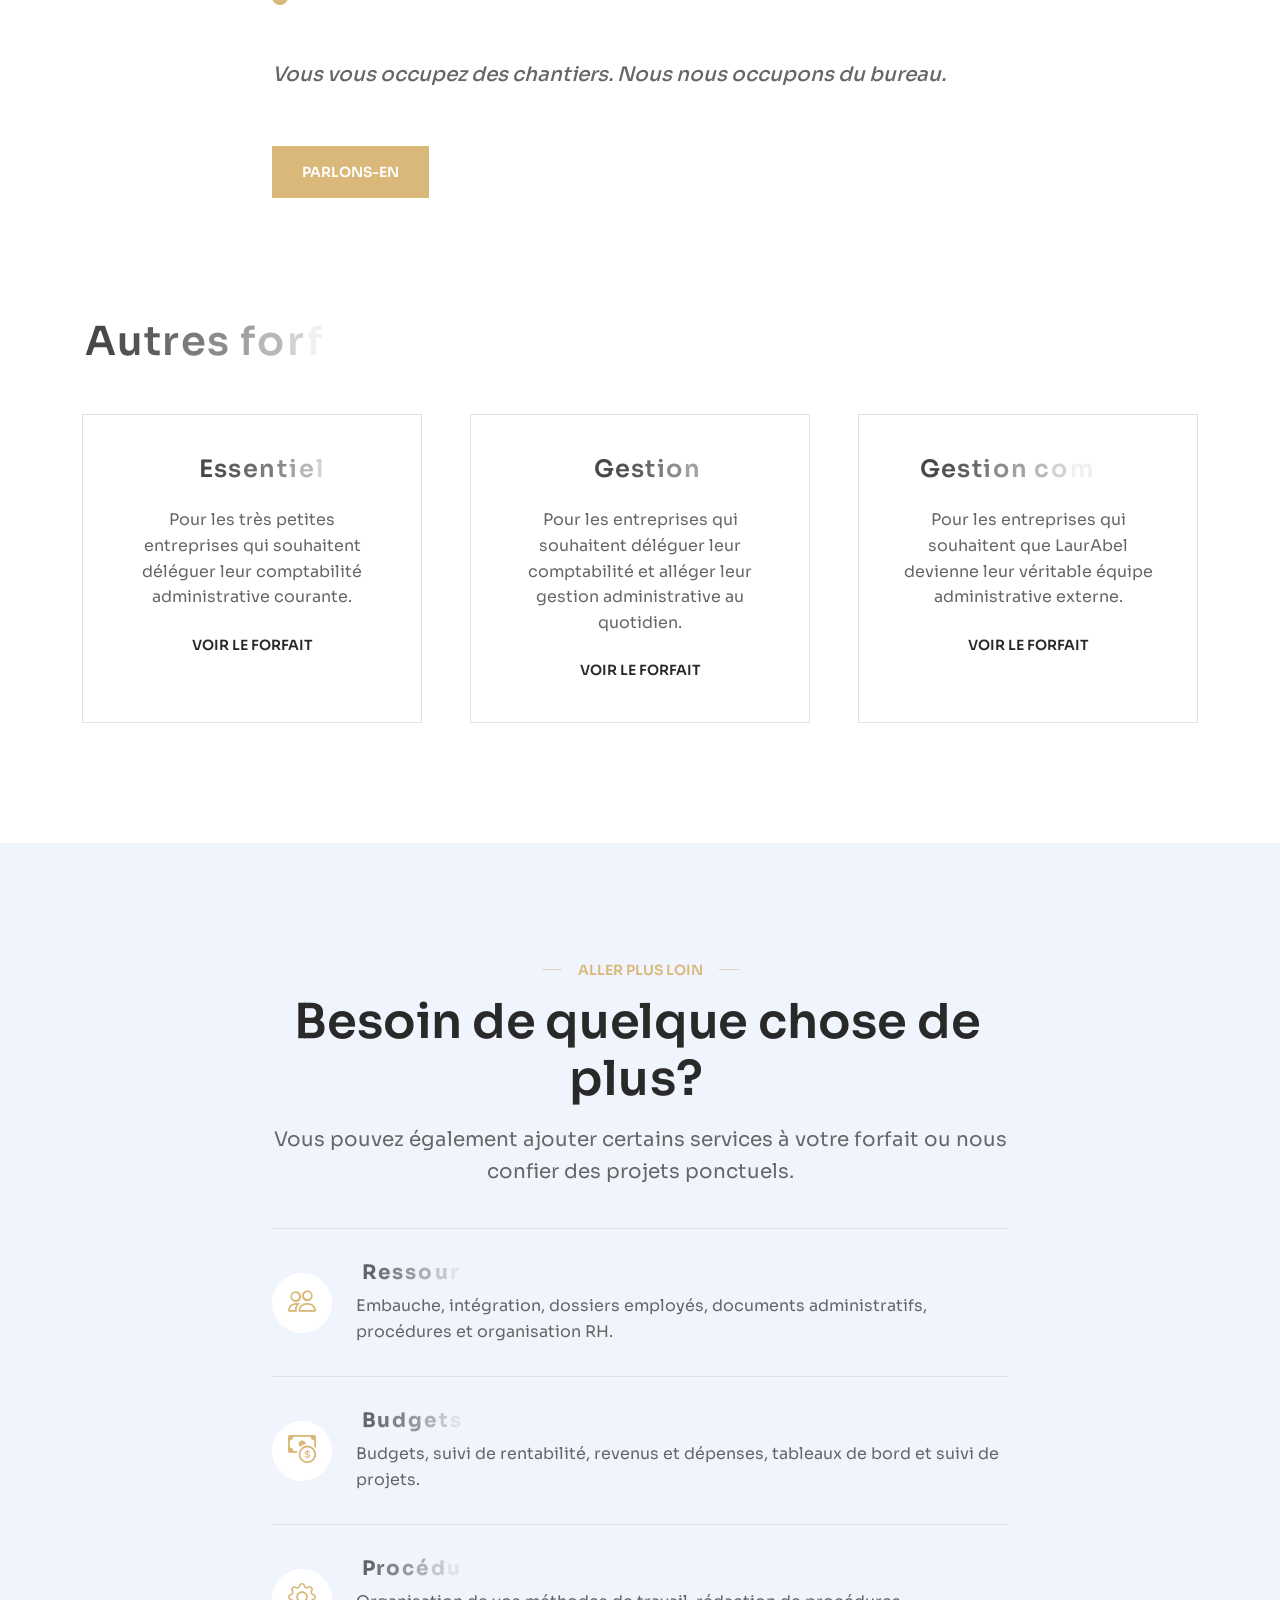
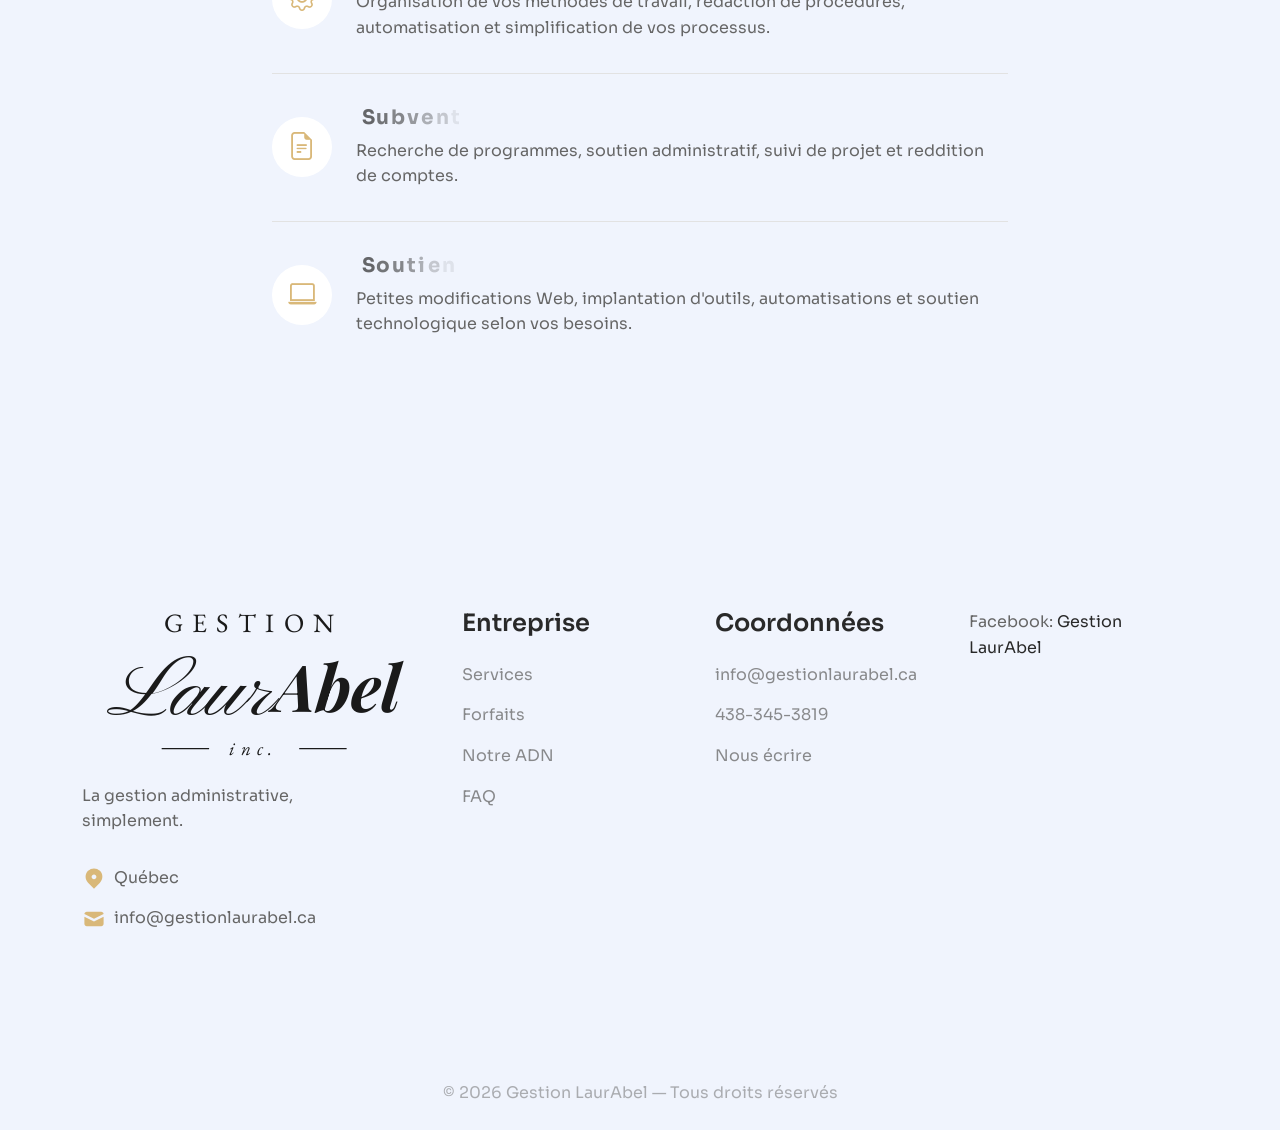
==== commit 946afdc1: "update" ====
--- a/forfait-construction.html
+++ b/forfait-construction.html
@@ -260,21 +260,21 @@
                     <div class="col-lg-4 col-md-6" data-aos="fade-up" data-aos-delay="200">
                         <div class="px-lg-6 px-md-4 px-4 py-6 border bg-white text-center h-100 d-flex flex-column align-items-center hover-up">
                             <h6 class="mb-0 text-anime-style-2">Essentiel</h6>
-                            <p class="mt-4 mb-0">750 $ / mois, à partir de</p>
+                            <p class="mt-4 mb-0">Pour les très petites entreprises qui souhaitent déléguer leur comptabilité administrative courante.</p>
                             <a href="forfait-essentiel.html" class="text-uppercase fs-7 fw-semibold mt-4 hover-up">voir le forfait</a>
                         </div>
                     </div>
                     <div class="col-lg-4 col-md-6" data-aos="fade-up" data-aos-delay="400">
                         <div class="px-lg-6 px-md-4 px-4 py-6 border bg-white text-center h-100 d-flex flex-column align-items-center hover-up">
                             <h6 class="mb-0 text-anime-style-2">Gestion</h6>
-                            <p class="mt-4 mb-0">1 250 $ / mois, à partir de</p>
+                            <p class="mt-4 mb-0">Pour les entreprises qui souhaitent déléguer leur comptabilité et alléger leur gestion administrative au quotidien.</p>
                             <a href="forfait-gestion.html" class="text-uppercase fs-7 fw-semibold mt-4 hover-up">voir le forfait</a>
                         </div>
                     </div>
                     <div class="col-lg-4 col-md-6" data-aos="fade-up" data-aos-delay="600">
                         <div class="px-lg-6 px-md-4 px-4 py-6 border bg-white text-center h-100 d-flex flex-column align-items-center hover-up">
                             <h6 class="mb-0 text-anime-style-2">Gestion complète</h6>
-                            <p class="mt-4 mb-0">1 750 $ / mois, à partir de</p>
+                            <p class="mt-4 mb-0">Pour les entreprises qui souhaitent que LaurAbel devienne leur véritable équipe administrative externe.</p>
                             <a href="forfait-gestion-complete.html" class="text-uppercase fs-7 fw-semibold mt-4 hover-up">voir le forfait</a>
                         </div>
                     </div>
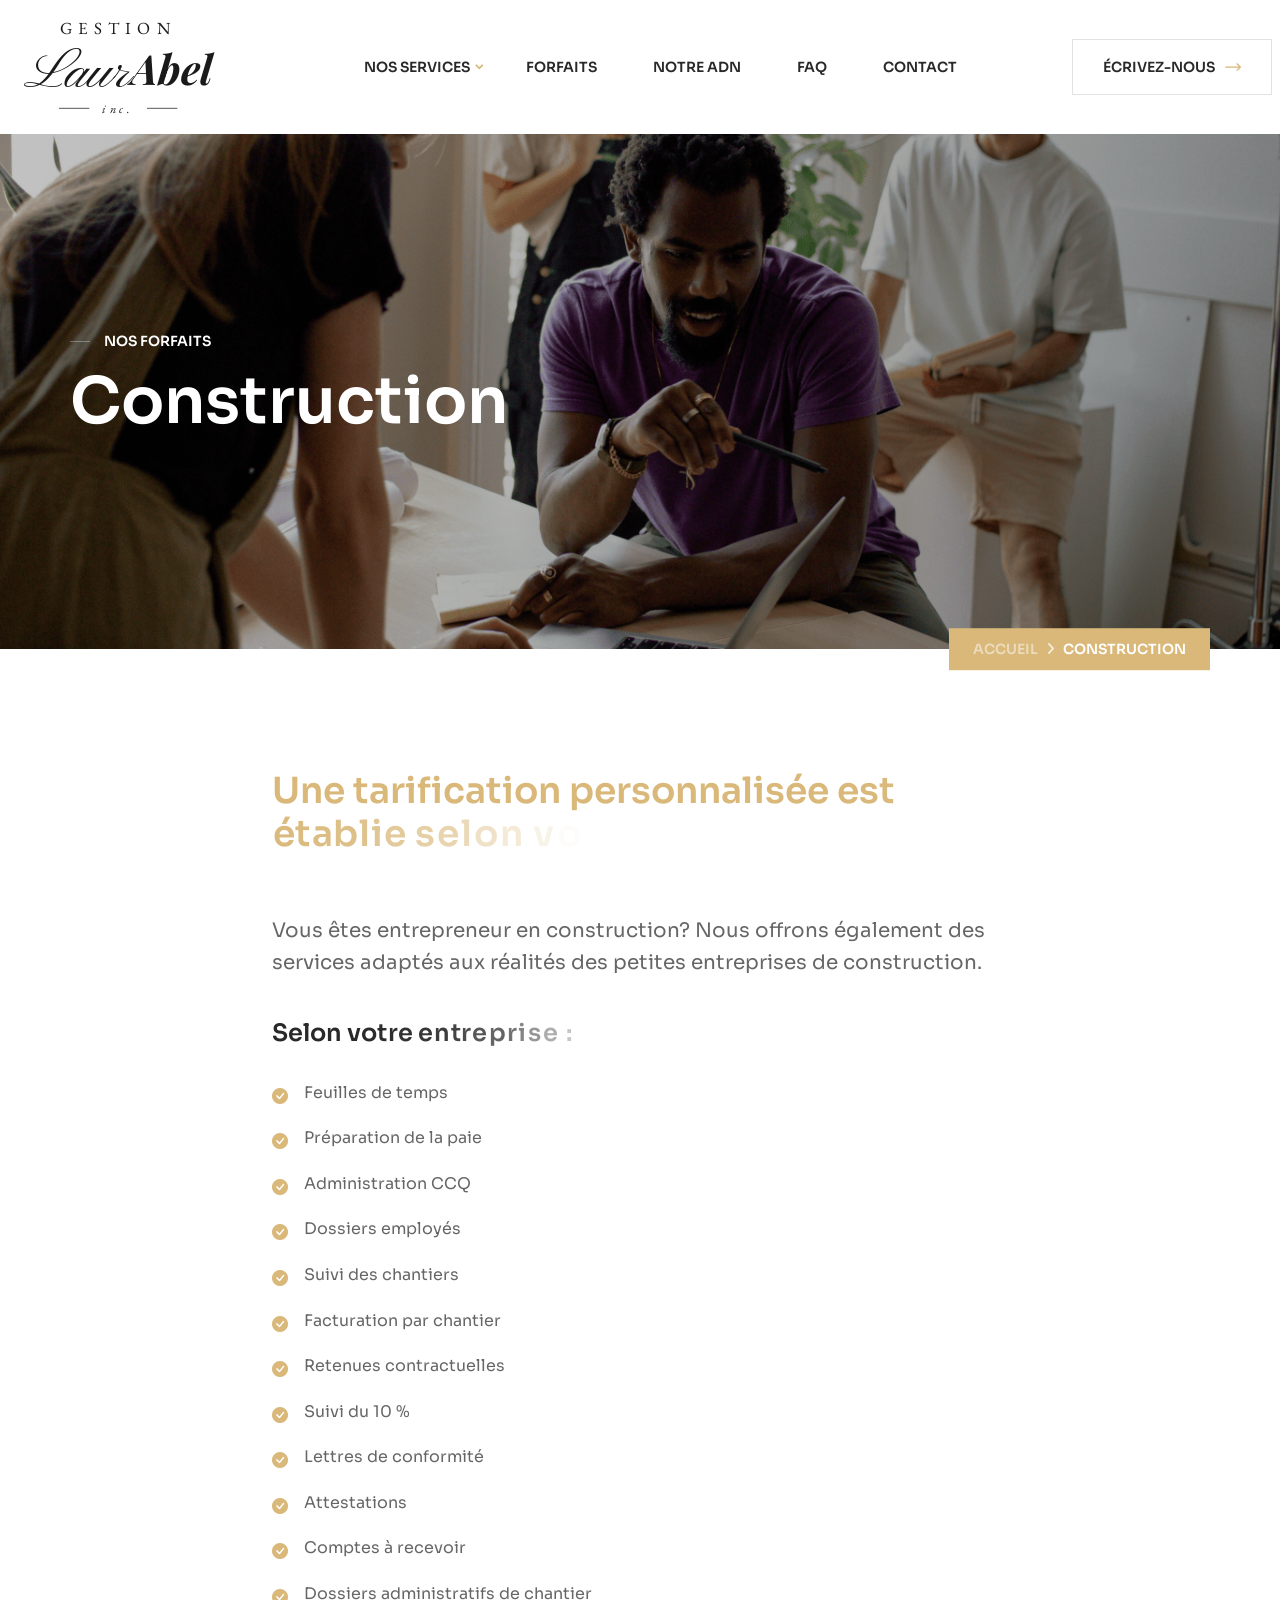
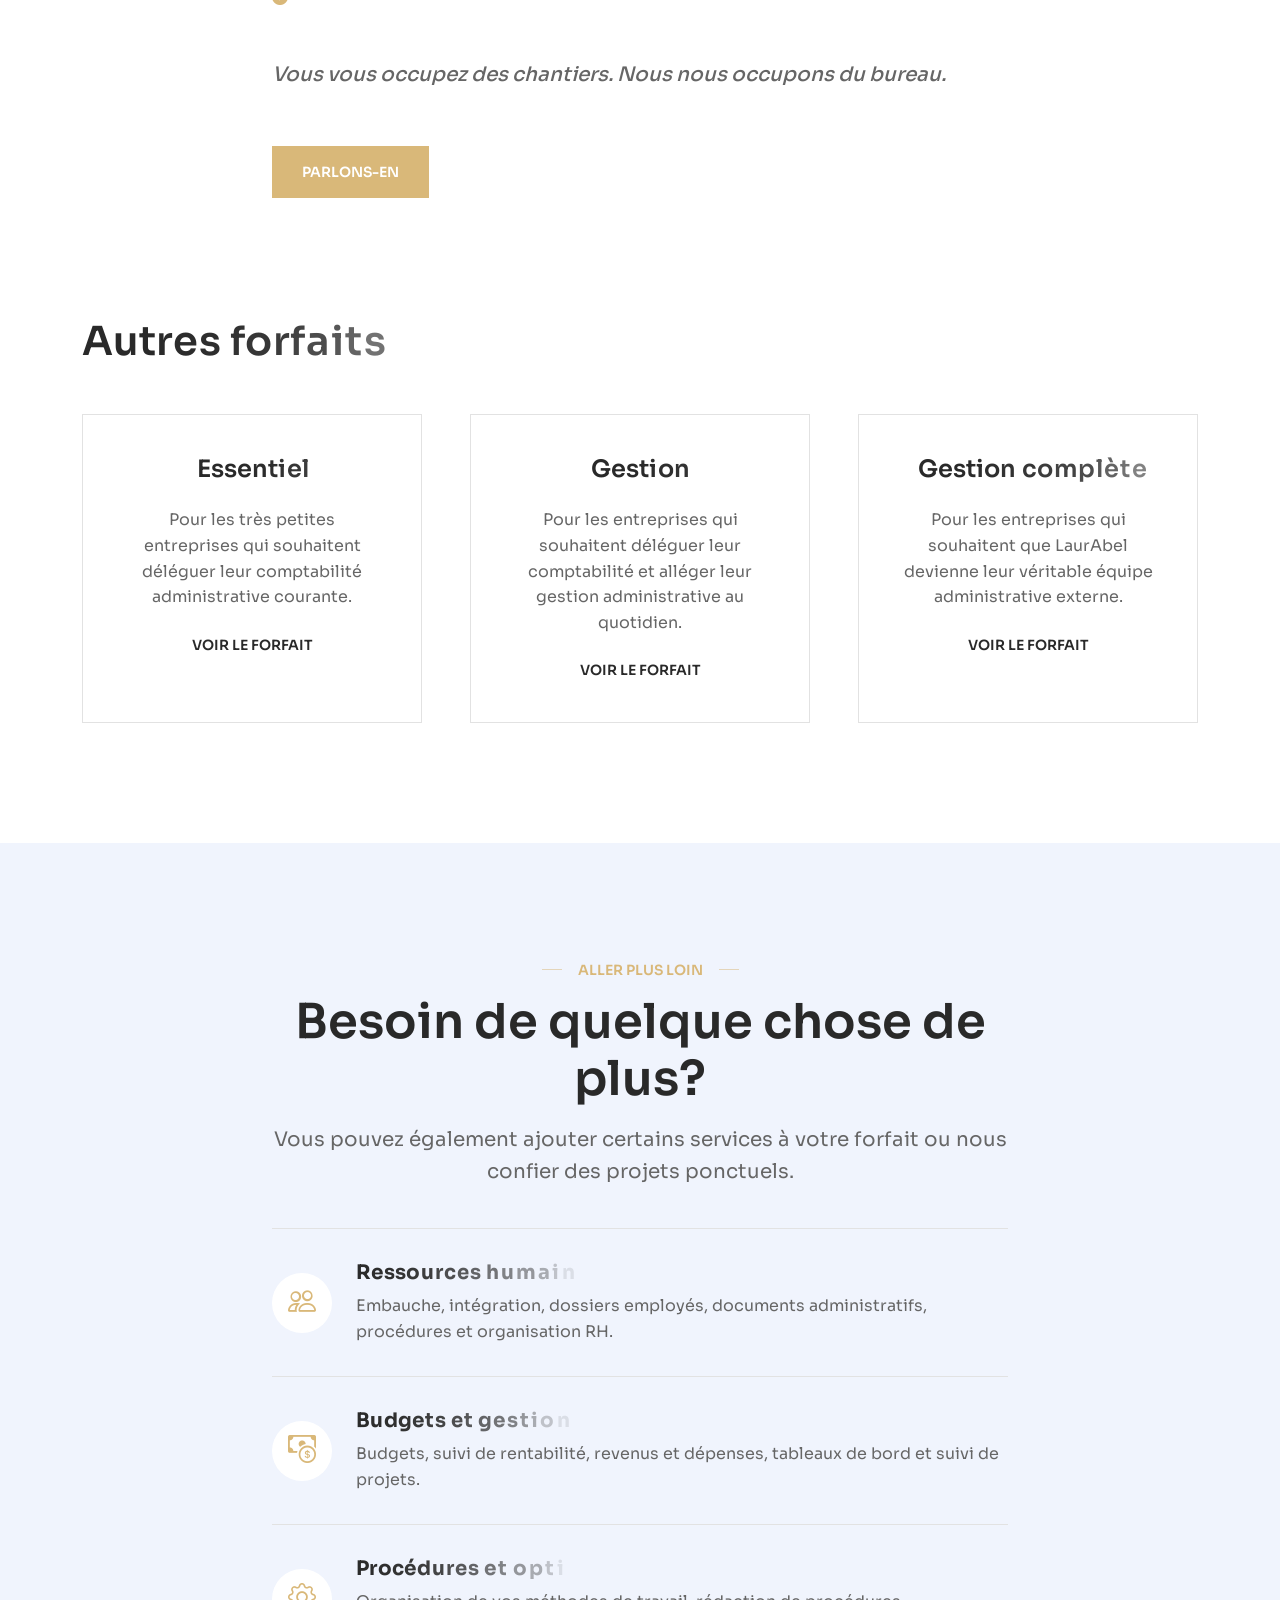
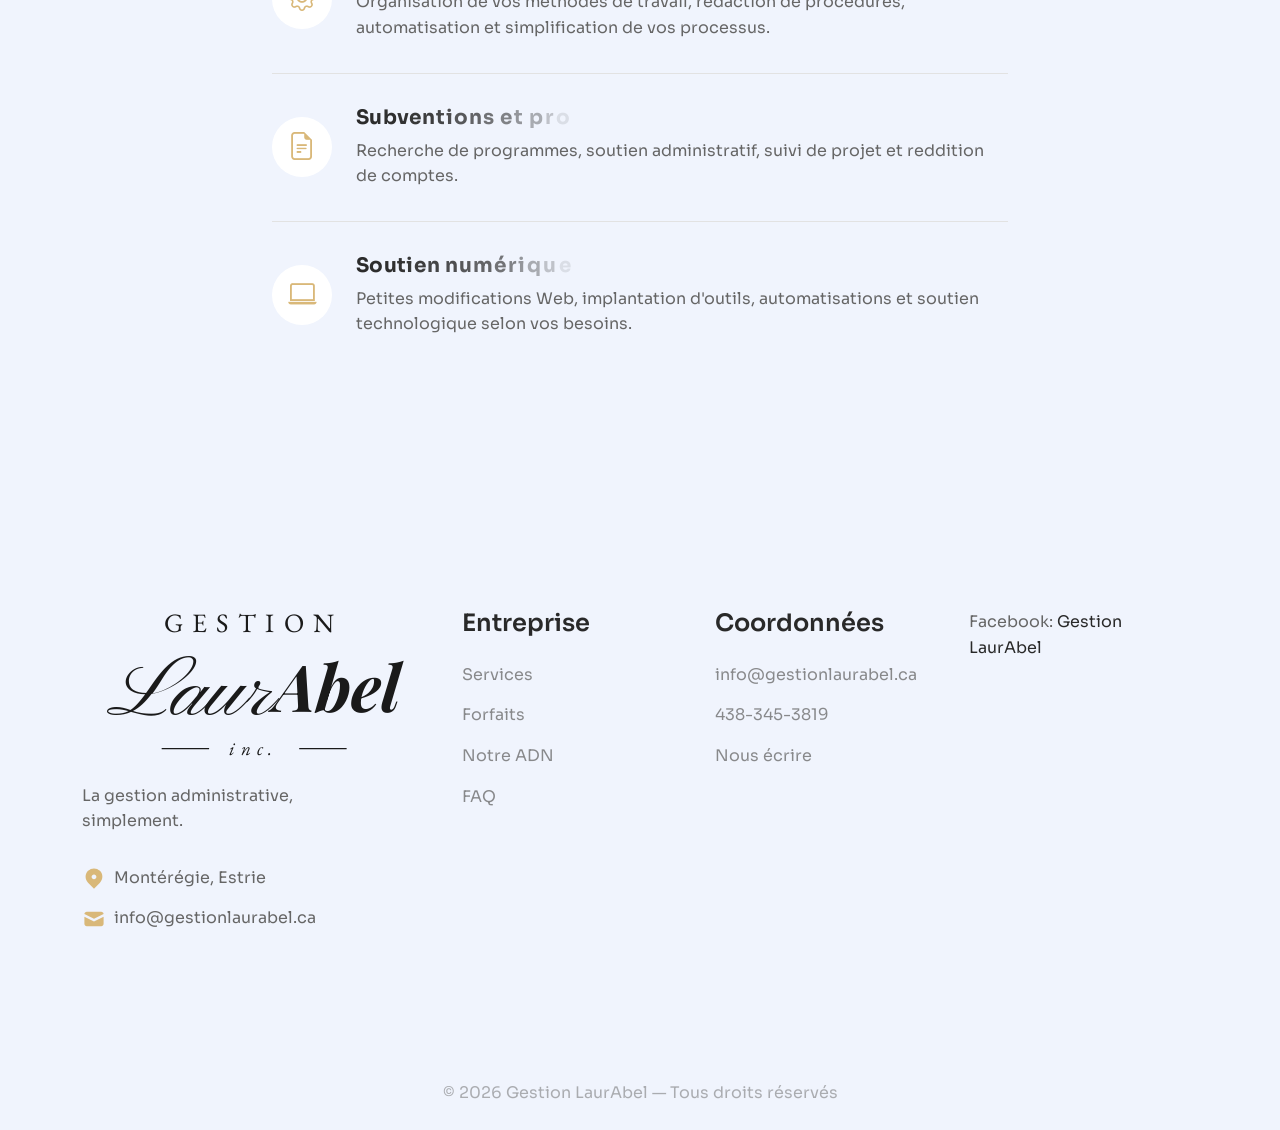
==== commit bb43d24a: "update" ====
--- a/forfait-construction.html
+++ b/forfait-construction.html
@@ -71,21 +71,21 @@
                             </ul>
                         </li>
                         <li class="nav-item">
-                            <a class="nav-link text-uppercase" href="index.html#forfaits"> Forfaits </a>
+                            <a class="nav-link text-uppercase" href="#forfaits"> Forfaits </a>
                         </li>
                         <li class="nav-item">
-                            <a class="nav-link text-uppercase" href="index.html#valeurs"> Notre ADN </a>
+                            <a class="nav-link text-uppercase" href="#valeurs"> Notre ADN </a>
                         </li>
                         <li class="nav-item">
-                            <a class="nav-link text-uppercase" href="index.html#faq">FAQ</a>
+                            <a class="nav-link text-uppercase" href="#faq">FAQ</a>
                         </li>
                         <li class="nav-item">
-                            <a class="nav-link text-uppercase" href="index.html#contact">Contact</a>
+                            <a class="nav-link text-uppercase" href="#contact">Contact</a>
                         </li>
                     </ul>
                 </div>
                 <div class="d-flex align-items-center gap-4">
-                    <a href="index.html#contact" class="btn btn-outline-secondary d-none d-md-flex">
+                    <a href="#contact" class="btn btn-outline-secondary d-none d-md-flex">
                         <span>écrivez-nous</span>
                         <svg class="fill-primary" xmlns="http://www.w3.org/2000/svg" width="16" height="16" viewBox="0 0 16 16" fill="none">
                             <g clip-path="url(#clip0_816_117)">
@@ -129,10 +129,10 @@
                                             <li><a href="services-construction.html">Gestion pour les entreprises de construction</a></li>
                                         </ul>
                                     </li>
-                                    <li><a href="index.html#forfaits">Forfaits</a></li>
-                                    <li><a href="index.html#valeurs">Notre ADN</a></li>
-                                    <li><a href="index.html#faq">FAQ</a></li>
-                                    <li><a href="index.html#contact">Contact</a></li>
+                                    <li><a href="#forfaits">Forfaits</a></li>
+                                    <li><a href="#valeurs">Notre ADN</a></li>
+                                    <li><a href="#faq">FAQ</a></li>
+                                    <li><a href="#contact">Contact</a></li>
                                 </ul>
                             </nav>
                         </div>
@@ -375,7 +375,7 @@
                                             <path fill-rule="evenodd" clip-rule="evenodd" d="M6.0604 4.86069C9.3408 1.58029 14.6594 1.58029 17.9398 4.86069C21.2202 8.1411 21.2202 13.4597 17.9398 16.7401L12.0001 22.6798L6.0604 16.7401C2.78 13.4597 2.78 8.1411 6.0604 4.86069ZM12.0001 13.2004C13.3256 13.2004 14.4001 12.1259 14.4001 10.8004C14.4001 9.47491 13.3256 8.40039 12.0001 8.40039C10.6746 8.40039 9.6001 9.47491 9.6001 10.8004C9.6001 12.1259 10.6746 13.2004 12.0001 13.2004Z" fill="white" />
                                         </svg>
                                     </div>
-                                    <p>Québec</p>
+                                    <p>Montérégie, Estrie</p>
                                 </a>
                                 <a href="#" class="d-flex gap-2">
                                     <div>
@@ -392,16 +392,16 @@
                                     <div class="col-lg-4 col-md-4 col-6">
                                         <h6 class="pb-3">Entreprise</h6>
                                         <div class="d-flex flex-column align-items-start">
-                                            <a href="index.html#services">
+                                            <a href="#services">
                                                 <p class="hover-effect-1 opacity-75">Services</p>
                                             </a>
-                                            <a href="index.html#forfaits">
+                                            <a href="#forfaits">
                                                 <p class="hover-effect-1 opacity-75">Forfaits</p>
                                             </a>
-                                            <a href="index.html#valeurs">
+                                            <a href="#valeurs">
                                                 <p class="hover-effect-1 opacity-75">Notre ADN</p>
                                             </a>
-                                            <a href="index.html#faq">
+                                            <a href="#faq">
                                                 <p class="hover-effect-1 opacity-75">FAQ</p>
                                             </a>
                                         </div>
@@ -411,7 +411,7 @@
                                         <div class="d-flex flex-column align-items-start">
                                             <a href="mailto:info@gestionlaurabel.ca"><p class="hover-effect-1 opacity-75">info@gestionlaurabel.ca</p></a>
                                             <a href="#"><p class="hover-effect-1 opacity-75">438-345-3819</p></a>
-                                            <a href="index.html#contact"><p class="hover-effect-1 opacity-75">Nous écrire</p></a>
+                                            <a href="#contact"><p class="hover-effect-1 opacity-75">Nous écrire</p></a>
                                         </div>
                                     </div>
                                     <div class="col-lg-4 col-md-4 col-6 mt-md-0 mt-5">
